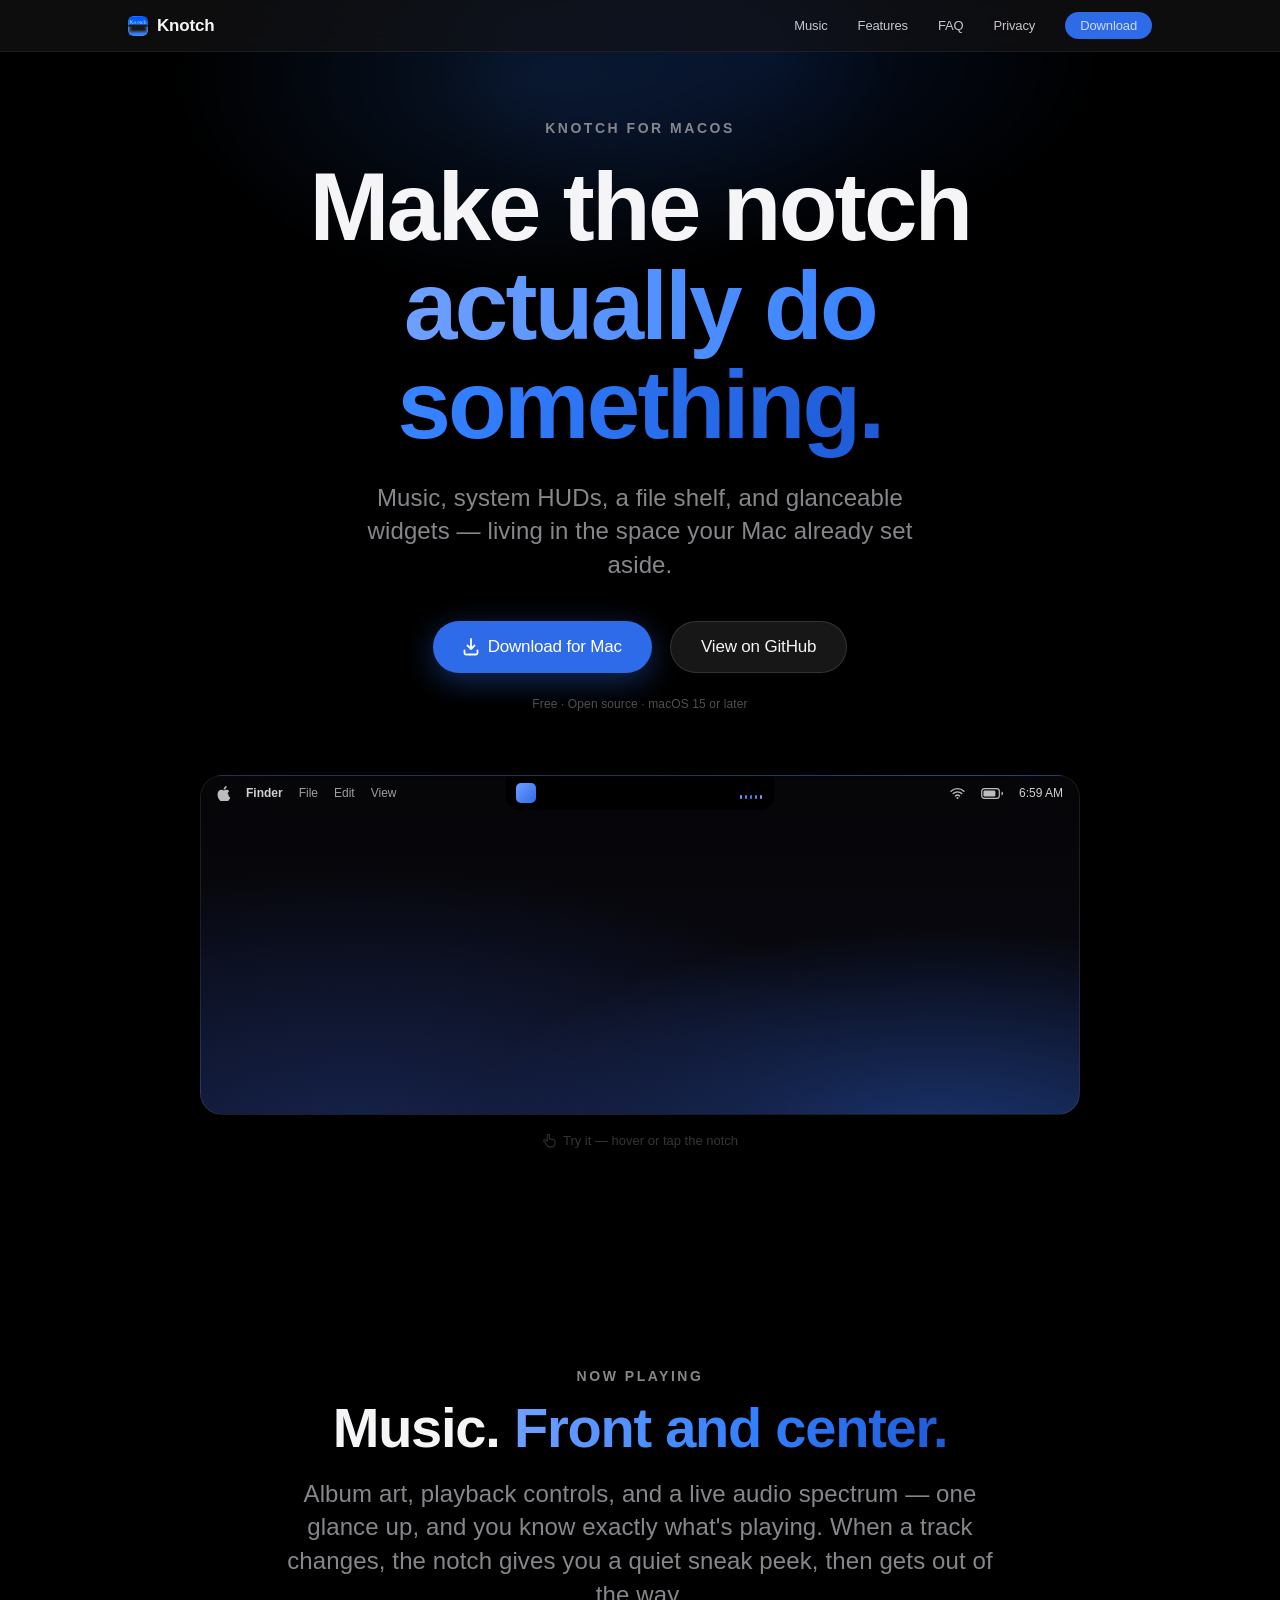
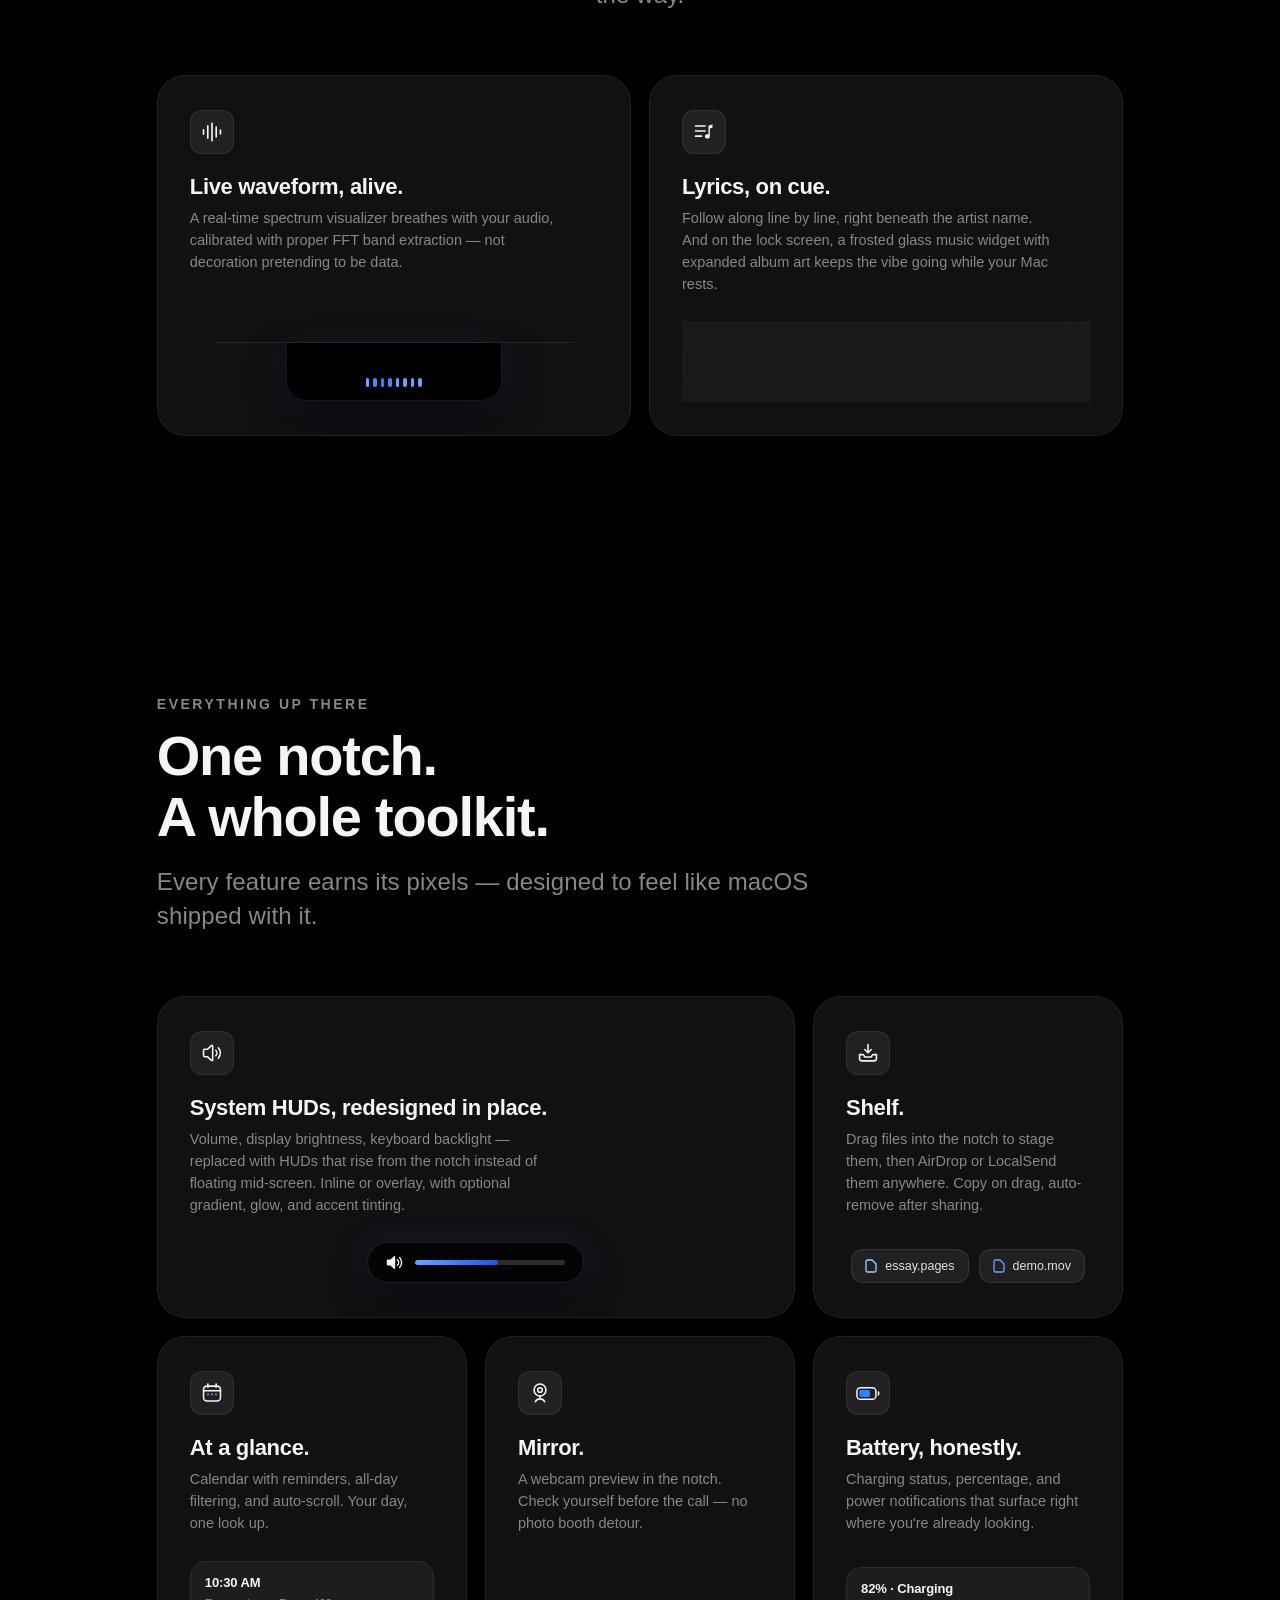
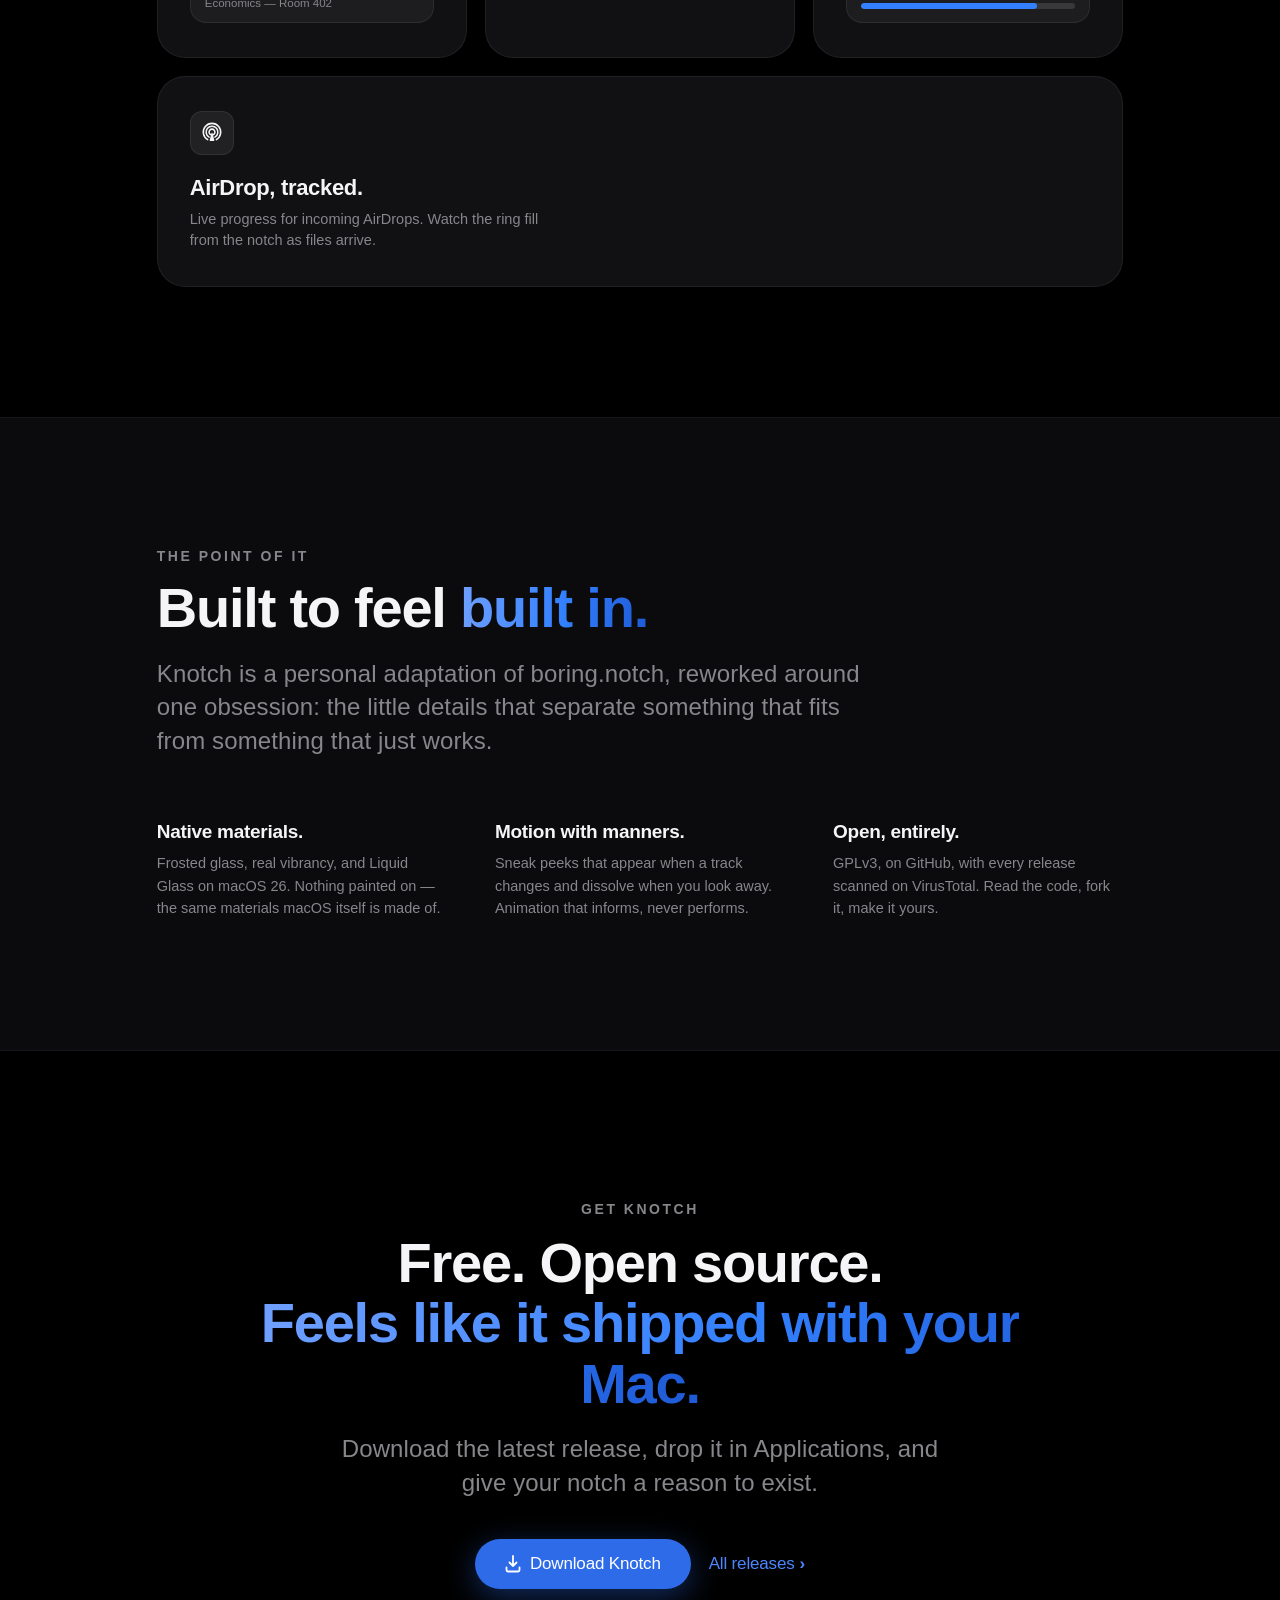
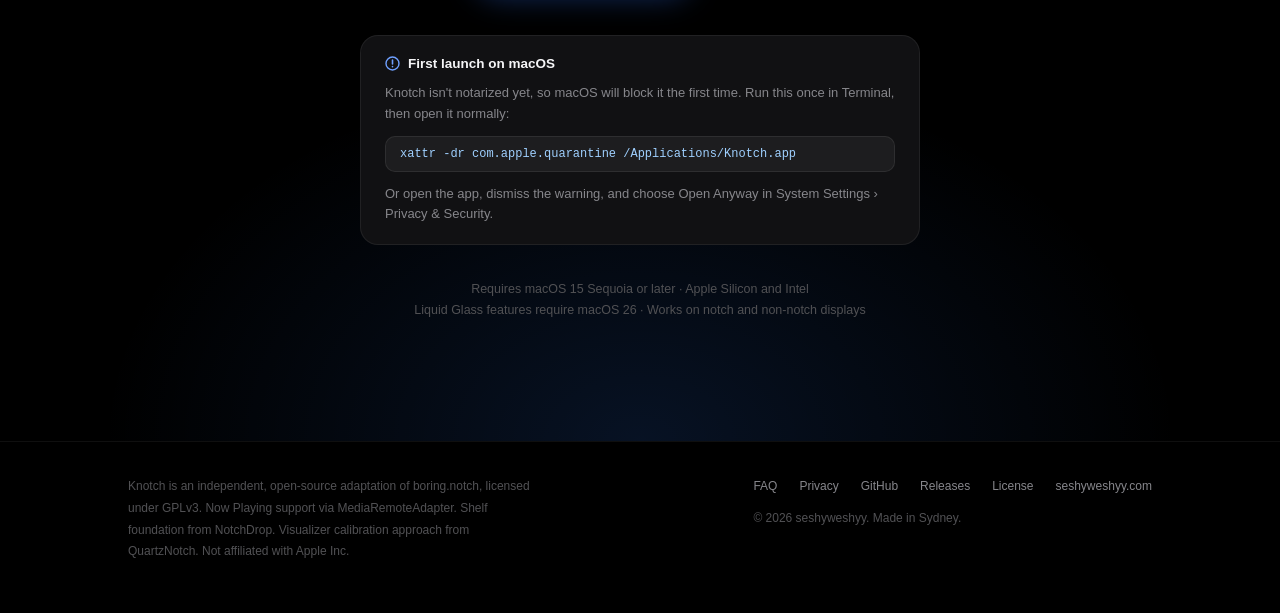
==== index.html @ dad34033 "Update index.html" ====
<!DOCTYPE html>
<html lang="en">
<head>
<meta charset="UTF-8">
<meta name="viewport" content="width=device-width, initial-scale=1.0">
<title>Knotch — Make the notch actually do something.</title>
<link rel="icon" type="image/svg+xml" href="favicon.svg">
<link rel="apple-touch-icon" href="images/icon.png">
<meta name="description" content="Knotch turns your MacBook's notch into music controls, system HUDs, a file shelf, and glanceable widgets. Free and open source for macOS.">
<style>
/* ================================================================
   KNOTCH — Apple-style marketing site
   Palette: #000 canvas · #0b0b0d panel · #f5f5f7 ink · #86868b mute
            #4c86ff action · gradient #6fa0ff → #3380ff → #1e5ad6 (icon blues)
   Type: SF Pro via system stack
   ================================================================ */

:root {
  --ink: #f5f5f7;
  --mute: #86868b;
  --faint: #515154;
  --canvas: #000000;
  --panel: #0b0b0d;
  --card: #111113;
  --card-edge: rgba(255, 255, 255, 0.065);
  --blue: #4c86ff;
  --blue-deep: #2e6be8;
  --glass: rgba(18, 18, 20, 0.72);
  --grad: linear-gradient(96deg, #6fa0ff 0%, #3380ff 55%, #1e5ad6 100%);
  --ease-apple: cubic-bezier(0.28, 0.11, 0.32, 1);
  --ease-spring: cubic-bezier(0.32, 1.35, 0.42, 1);
}

* { margin: 0; padding: 0; box-sizing: border-box; }

html { scroll-behavior: smooth; overflow-x: hidden; }

body {
  background: var(--canvas);
  color: var(--ink);
  font-family: -apple-system, BlinkMacSystemFont, "SF Pro Display", "SF Pro Text", "Helvetica Neue", Helvetica, Arial, sans-serif;
  -webkit-font-smoothing: antialiased;
  text-rendering: optimizeLegibility;
  overflow-x: hidden;
}

::selection { background: rgba(51, 128, 255, 0.35); }

/* ---------- Type scale ---------- */

.display {
  font-size: clamp(44px, 8.2vw, 96px);
  line-height: 1.03;
  font-weight: 700;
  letter-spacing: -0.028em;
}

.headline {
  font-size: clamp(32px, 5vw, 56px);
  line-height: 1.08;
  font-weight: 700;
  letter-spacing: -0.022em;
}

.subhead {
  font-size: clamp(19px, 2.2vw, 24px);
  line-height: 1.4;
  font-weight: 400;
  letter-spacing: 0.005em;
  color: var(--mute);
}

.eyebrow {
  font-size: 14px;
  font-weight: 600;
  letter-spacing: 0.18em;
  text-transform: uppercase;
  color: var(--mute);
}

.grad-text {
  background: var(--grad);
  -webkit-background-clip: text;
  background-clip: text;
  color: transparent;
}

/* ---------- Nav ---------- */

nav {
  position: fixed;
  top: 0; left: 0; right: 0;
  z-index: 130;
  height: 52px;
  display: flex;
  align-items: center;
  justify-content: center;
  background: var(--glass);
  -webkit-backdrop-filter: saturate(180%) blur(20px);
  backdrop-filter: saturate(180%) blur(20px);
  border-bottom: 1px solid rgba(255, 255, 255, 0.06);
}

.nav-inner {
  width: min(1024px, 92vw);
  display: flex;
  align-items: center;
  justify-content: space-between;
  gap: 24px;
}

.nav-mark {
  display: flex;
  align-items: center;
  gap: 9px;
  font-size: 17px;
  font-weight: 600;
  letter-spacing: -0.01em;
  color: var(--ink);
  text-decoration: none;
  transition: opacity 0.25s var(--ease-apple);
}
.nav-mark:hover { opacity: 0.75; }

.nav-app-icon {
  width: 20px; height: 20px;
  border-radius: 5px;
  box-shadow: 0 1px 4px rgba(0, 0, 0, 0.4);
}

.nav-links {
  display: flex;
  align-items: center;
  gap: 30px;
}

.nav-links a {
  font-size: 13px;
  color: rgba(245, 245, 247, 0.8);
  text-decoration: none;
  letter-spacing: -0.01em;
  transition: color 0.25s var(--ease-apple);
}
.nav-links a:hover { color: var(--ink); }

.nav-cta {
  font-size: 13px;
  font-weight: 500;
  color: #fff;
  background: var(--blue-deep);
  border-radius: 980px;
  padding: 6px 15px;
  text-decoration: none;
  transition: background 0.25s var(--ease-apple), transform 0.25s var(--ease-apple);
}
.nav-cta:hover { background: #3d7dff; }

@media (max-width: 700px) {
  .nav-links a:not(.nav-cta) { display: none; }
}

/* ---------- Buttons & links (no defaults anywhere) ---------- */

.btn {
  display: inline-flex;
  align-items: center;
  gap: 9px;
  border: none;
  cursor: pointer;
  font-family: inherit;
  font-size: 17px;
  font-weight: 500;
  letter-spacing: -0.01em;
  border-radius: 980px;
  padding: 15px 30px;
  text-decoration: none;
  transition: transform 0.35s var(--ease-spring), background 0.3s var(--ease-apple), box-shadow 0.3s var(--ease-apple);
}
.btn:active { transform: scale(0.96); }

.btn-fill {
  color: #fff;
  background: var(--blue-deep);
  box-shadow: 0 8px 30px rgba(46, 107, 232, 0.4);
}
.btn-fill:hover {
  background: #3d7dff;
  transform: translateY(-1px);
  box-shadow: 0 12px 38px rgba(46, 107, 232, 0.5);
}

.btn-glass {
  color: var(--ink);
  background: rgba(255, 255, 255, 0.09);
  -webkit-backdrop-filter: blur(14px);
  backdrop-filter: blur(14px);
  border: 1px solid rgba(255, 255, 255, 0.12);
}
.btn-glass:hover {
  background: rgba(255, 255, 255, 0.15);
  transform: translateY(-1px);
}

.link-more {
  display: inline-flex;
  align-items: center;
  gap: 5px;
  font-size: 17px;
  color: var(--blue);
  text-decoration: none;
  letter-spacing: -0.01em;
}
.link-more .chev {
  transition: transform 0.3s var(--ease-apple);
  font-weight: 600;
}
.link-more:hover { text-decoration: underline; }
.link-more:hover .chev { transform: translateX(3px); }

/* ---------- Hero ---------- */

.hero {
  min-height: 100svh;
  display: flex;
  flex-direction: column;
  align-items: center;
  justify-content: center;
  text-align: center;
  padding: 120px 6vw 90px;
  position: relative;
}

.hero-glow {
  position: absolute;
  top: -10%;
  left: 50%;
  transform: translateX(-50%);
  width: 100vw;
  height: 75vh;
  background:
    radial-gradient(ellipse 42% 46% at 42% 30%, rgba(51, 128, 255, 0.16), transparent 68%),
    radial-gradient(ellipse 40% 44% at 60% 26%, rgba(30, 90, 214, 0.15), transparent 66%);
  pointer-events: none;
  filter: blur(6px);
}

.hero-eyebrow {
  margin-bottom: 22px;
  animation: rise 1s var(--ease-apple) 0.1s both;
}

.hero h1 {
  max-width: 15ch;
  animation: rise 1s var(--ease-apple) 0.22s both;
}

.hero .subhead {
  max-width: 44ch;
  margin-top: 26px;
  animation: rise 1s var(--ease-apple) 0.36s both;
}

.hero-actions {
  display: flex;
  gap: 18px;
  margin-top: 40px;
  flex-wrap: wrap;
  justify-content: center;
  animation: rise 1s var(--ease-apple) 0.5s both;
}

.hero-fineprint {
  margin-top: 24px;
  font-size: 12px;
  color: var(--faint);
  letter-spacing: 0.01em;
  animation: rise 1s var(--ease-apple) 0.62s both;
}

@keyframes rise {
  from { opacity: 0; transform: translateY(26px); }
  to   { opacity: 1; transform: translateY(0); }
}

/* ---------- Live notch demo ---------- */

.demo-wrap {
  width: min(880px, 94vw);
  margin-top: 64px;
  animation: rise 1.1s var(--ease-apple) 0.7s both;
}

.demo-display {
  position: relative;
  border-radius: 22px;
  overflow: hidden;
  border: 1px solid rgba(255, 255, 255, 0.09);
  background:
    radial-gradient(120% 150% at 18% 110%, #16234d 0%, transparent 55%),
    radial-gradient(110% 140% at 84% 118%, #1c3a7d 0%, transparent 52%),
    linear-gradient(180deg, #050508 0%, #0a0a14 100%);
  box-shadow: 0 30px 90px rgba(0, 0, 0, 0.65);
  aspect-ratio: 880 / 340;
}

.menubar {
  position: absolute;
  top: 0; left: 0; right: 0;
  height: 34px;
  display: flex;
  align-items: center;
  justify-content: space-between;
  padding: 0 16px;
  font-size: 12px;
  font-weight: 500;
  color: rgba(245, 245, 247, 0.85);
  background: rgba(10, 10, 14, 0.35);
  -webkit-backdrop-filter: blur(24px);
  backdrop-filter: blur(24px);
}

.menubar-side { display: flex; align-items: center; gap: 16px; }
.menubar-side svg { display: block; opacity: 0.9; }
.mb-app { font-weight: 700; }
.mb-item { opacity: 0.75; font-weight: 400; }
@media (max-width: 640px) { .mb-item { display: none; } }

/* The notch itself */
.notch {
  position: absolute;
  top: 0;
  left: 50%;
  transform: translateX(-50%);
  width: 190px;
  height: 34px;
  background: #000;
  border-radius: 0 0 14px 14px;
  cursor: pointer;
  z-index: 5;
  overflow: hidden;
  transition:
    width 0.62s var(--ease-spring),
    height 0.62s var(--ease-spring),
    border-radius 0.62s var(--ease-spring),
    box-shadow 0.62s var(--ease-apple);
  box-shadow: 0 0 0 rgba(0, 0, 0, 0);
  outline: none;
}
.notch:focus-visible { box-shadow: 0 0 0 3px rgba(51, 128, 255, 0.7); }

/* peek state: tiny album + spectrum at the notch edges */
.notch.peek { width: 268px; }

/* open state: full player */
.notch.open {
  width: min(460px, 92vw);
  height: 175px;
  border-radius: 0 0 26px 26px;
  box-shadow: 0 24px 60px rgba(0, 0, 0, 0.6);
}

.peek-art, .peek-bars {
  position: absolute;
  top: 7px;
  opacity: 0;
  transition: opacity 0.4s var(--ease-apple) 0.1s;
}
.notch.peek .peek-art, .notch.peek .peek-bars { opacity: 1; }
.notch.open .peek-art, .notch.open .peek-bars { opacity: 0; transition-delay: 0s; }

.peek-art {
  left: 10px;
  width: 20px; height: 20px;
  border-radius: 5px;
  background: linear-gradient(135deg, #6fa0ff, #2e6be8);
}

.peek-bars { right: 12px; display: flex; align-items: flex-end; gap: 2.5px; height: 18px; padding-bottom: 2px; }

/* spectrum bars, shared by peek + open states */
.bar {
  width: 2.5px;
  border-radius: 2px;
  background: #6fa0ff;
  height: 30%;
  animation: pulse 0.9s ease-in-out infinite alternate;
}
.bar:nth-child(2) { animation-delay: 0.15s; background: #4c86ff; }
.bar:nth-child(3) { animation-delay: 0.3s;  background: #3380ff; }
.bar:nth-child(4) { animation-delay: 0.45s; background: #4c86ff; }
.bar:nth-child(5) { animation-delay: 0.6s;  background: #6fa0ff; }

@keyframes pulse {
  from { height: 22%; }
  to   { height: 96%; }
}

.notch.paused .bar { animation-play-state: paused; height: 26%; }

/* full player inside notch */
.player {
  position: absolute;
  inset: 0;
  padding: 20px 22px 18px;
  display: grid;
  grid-template-columns: 76px 1fr;
  grid-template-rows: auto auto 1fr;
  column-gap: 16px;
  opacity: 0;
  transform: translateY(8px) scale(0.97);
  transition: opacity 0.35s var(--ease-apple), transform 0.5s var(--ease-spring);
  pointer-events: none;
}
.notch.open .player {
  opacity: 1;
  transform: translateY(0) scale(1);
  transition-delay: 0.16s;
  pointer-events: auto;
}

.player-art {
  grid-row: 1 / 3;
  width: 76px; height: 76px;
  border-radius: 14px;
  background: linear-gradient(135deg, #6fa0ff 0%, #3380ff 55%, #1e5ad6 100%);
  display: flex;
  align-items: center;
  justify-content: center;
  box-shadow: 0 8px 22px rgba(51, 128, 255, 0.35);
}
.player-art svg { opacity: 0.95; }

.player-track {
  align-self: end;
  font-size: 14.5px;
  font-weight: 600;
  letter-spacing: -0.01em;
  white-space: nowrap;
  overflow: hidden;
  text-overflow: ellipsis;
}
.player-artist {
  align-self: start;
  margin-top: 2px;
  font-size: 12.5px;
  color: var(--mute);
}

.player-lower {
  grid-column: 1 / 3;
  align-self: end;
  display: flex;
  flex-direction: column;
  gap: 12px;
}

.scrub {
  height: 4px;
  border-radius: 4px;
  background: rgba(255, 255, 255, 0.14);
  overflow: hidden;
}
.scrub-fill {
  height: 100%;
  width: 0%;
  border-radius: 4px;
  background: rgba(255, 255, 255, 0.85);
}
.notch.open .scrub-fill { animation: scrub 24s linear infinite; }
@keyframes scrub { from { width: 4%; } to { width: 100%; } }

.player-controls {
  display: flex;
  align-items: center;
  justify-content: center;
  gap: 34px;
}

.pc-btn {
  border: none;
  background: transparent;
  cursor: pointer;
  padding: 6px;
  border-radius: 50%;
  display: flex;
  transition: transform 0.3s var(--ease-spring), background 0.25s var(--ease-apple);
  color: var(--ink);
}
.pc-btn:hover { background: rgba(255, 255, 255, 0.1); transform: scale(1.08); }
.pc-btn:active { transform: scale(0.9); }

.player-spectrum {
  position: absolute;
  right: 20px;
  top: 22px;
  display: flex;
  align-items: flex-end;
  gap: 3px;
  height: 22px;
}
.player-spectrum .bar { width: 3px; }

.demo-hint {
  margin-top: 18px;
  font-size: 13px;
  color: var(--faint);
  display: flex;
  align-items: center;
  justify-content: center;
  gap: 7px;
}
.demo-hint svg { opacity: 0.6; }

/* Interactive demo — small screens */
@media (max-width: 640px) {
  .demo-display {
    aspect-ratio: auto;
    height: 250px;
  }
}
@media (max-width: 480px) {
  .notch.open {
    height: 165px;
    border-radius: 0 0 22px 22px;
  }
  .player {
    padding: 16px 16px 14px;
    column-gap: 12px;
    grid-template-columns: 64px 1fr;
  }
  .player-art {
    width: 64px; height: 64px;
    border-radius: 12px;
  }
  .player-art svg { width: 22px; height: 25px; }
  .player-spectrum { display: none; }
  .player-controls { gap: 26px; }
  .player-track { font-size: 13.5px; }
  .player-artist { font-size: 11.5px; }
}

/* ---------- Section scaffolding ---------- */

section { position: relative; }

.section-pad {
  padding: 130px 6vw;
  max-width: 1120px;
  margin: 0 auto;
}

.section-head {
  max-width: 720px;
  margin-bottom: 64px;
}
.section-head .eyebrow { margin-bottom: 14px; }
.section-head .subhead { margin-top: 18px; }
.section-head.centered {
  margin-left: auto;
  margin-right: auto;
  text-align: center;
}

/* scroll reveal */
.reveal {
  opacity: 0;
  transform: translateY(30px);
  transition: opacity 0.9s var(--ease-apple), transform 0.9s var(--ease-apple);
}
.reveal.in {
  opacity: 1;
  transform: translateY(0);
}

/* ---------- Bento grid ---------- */

.bento {
  display: grid;
  grid-template-columns: repeat(6, 1fr);
  gap: 18px;
}

.card {
  background: var(--card);
  border: 1px solid var(--card-edge);
  border-radius: 28px;
  padding: 34px 32px;
  overflow: hidden;
  position: relative;
  display: flex;
  flex-direction: column;
  transition: transform 0.5s var(--ease-apple), border-color 0.5s var(--ease-apple);
}
.card:hover {
  transform: translateY(-4px);
  border-color: rgba(255, 255, 255, 0.13);
}

.card-icon {
  width: 44px; height: 44px;
  border-radius: 12px;
  display: flex;
  align-items: center;
  justify-content: center;
  margin-bottom: 20px;
  background: rgba(255, 255, 255, 0.07);
  border: 1px solid rgba(255, 255, 255, 0.07);
}

.card h3 {
  font-size: 22px;
  font-weight: 700;
  letter-spacing: -0.015em;
  margin-bottom: 8px;
}

.card p {
  font-size: 14.5px;
  line-height: 1.5;
  color: var(--mute);
  max-width: 46ch;
}

.card-vis {
  margin-top: auto;
  padding-top: 26px;
}

.span-6 { grid-column: span 6; }
.span-4 { grid-column: span 4; }
.span-3 { grid-column: span 3; }
.span-2 { grid-column: span 2; }

@media (max-width: 900px) {
  .span-4, .span-3, .span-2 { grid-column: span 6; }
}

/* --- card visuals --- */

/* HUD demo */
.hud-demo {
  display: flex;
  justify-content: center;
}
.hud-pill {
  display: flex;
  align-items: center;
  gap: 12px;
  padding: 12px 18px;
  border-radius: 999px;
  background: rgba(0, 0, 0, 0.75);
  border: 1px solid rgba(255, 255, 255, 0.1);
  box-shadow: 0 14px 34px rgba(0, 0, 0, 0.5), 0 0 34px rgba(77, 159, 255, 0.12);
}
.hud-track {
  width: 150px; height: 5px;
  border-radius: 5px;
  background: rgba(255, 255, 255, 0.16);
  overflow: hidden;
}
.hud-fill {
  height: 100%;
  width: 55%;
  border-radius: 5px;
  background: linear-gradient(90deg, #6fa0ff, #1e5ad6);
  transition: width 0.7s var(--ease-spring);
}

/* Waveform notch demo */
.wave-demo {
  position: relative;
  display: flex;
  justify-content: center;
  padding-top: 1px;
}
.wave-demo::before {
  content: "";
  position: absolute;
  top: 0; left: 6%; right: 6%;
  height: 1px;
  background: rgba(255, 255, 255, 0.09);
}
.wave-notch {
  width: 216px;
  height: 58px;
  background: #000;
  border: 1px solid rgba(255, 255, 255, 0.09);
  border-top: none;
  border-radius: 0 0 20px 20px;
  display: flex;
  align-items: flex-end;
  justify-content: center;
  gap: 4px;
  padding: 12px 18px 13px;
  box-shadow: 0 16px 36px rgba(0, 0, 0, 0.55), 0 6px 30px rgba(51, 128, 255, 0.12);
}
.wave-notch .bar { width: 3.5px; }

/* Shelf demo */
.shelf-demo {
  display: flex;
  justify-content: center;
  gap: 10px;
}
.shelf-chip {
  display: flex;
  align-items: center;
  gap: 8px;
  font-size: 12.5px;
  font-weight: 500;
  color: rgba(245, 245, 247, 0.9);
  background: rgba(255, 255, 255, 0.07);
  border: 1px solid rgba(255, 255, 255, 0.09);
  border-radius: 12px;
  padding: 9px 13px;
  animation: floaty 3.4s ease-in-out infinite alternate;
}
.shelf-chip:nth-child(2) { animation-delay: 0.5s; }
.shelf-chip:nth-child(3) { animation-delay: 1s; }
@keyframes floaty {
  from { transform: translateY(0); }
  to   { transform: translateY(-6px); }
}

/* Widget row */
.widget-row {
  display: flex;
  gap: 10px;
  flex-wrap: wrap;
}
.widget-tile {
  flex: 1 1 100px;
  min-width: 96px;
  border-radius: 16px;
  background: rgba(255, 255, 255, 0.05);
  border: 1px solid rgba(255, 255, 255, 0.07);
  padding: 13px 14px;
  font-size: 11.5px;
  color: var(--mute);
  display: flex;
  flex-direction: column;
  gap: 7px;
}
.widget-tile strong {
  color: var(--ink);
  font-size: 13px;
  font-weight: 600;
  letter-spacing: -0.01em;
}
.batt-shell {
  width: 100%; height: 6px;
  border-radius: 6px;
  background: rgba(255, 255, 255, 0.12);
  overflow: hidden;
}
.batt-fill {
  width: 82%;
  height: 100%;
  border-radius: 6px;
  background: #3380ff;
}

/* Lock screen card */
.lock-vis {
  border-radius: 18px;
  padding: 18px;
  background:
    radial-gradient(90% 130% at 20% 115%, rgba(77, 159, 255, 0.28), transparent 60%),
    radial-gradient(90% 130% at 85% 110%, rgba(30, 90, 214, 0.28), transparent 60%),
    rgba(255, 255, 255, 0.04);
  border: 1px solid rgba(255, 255, 255, 0.08);
  display: flex;
  align-items: center;
  gap: 13px;
  -webkit-backdrop-filter: blur(10px);
  backdrop-filter: blur(10px);
}
.lock-art {
  width: 42px; height: 42px;
  border-radius: 10px;
  background: linear-gradient(135deg, #6fa0ff, #2e6be8);
  flex-shrink: 0;
}
.lock-meta { font-size: 12px; color: var(--mute); line-height: 1.4; }
.lock-meta strong { display: block; color: var(--ink); font-size: 13.5px; letter-spacing: -0.01em; }

/* ---------- Craft strip ---------- */

.craft {
  background: var(--panel);
  border-top: 1px solid rgba(255, 255, 255, 0.05);
  border-bottom: 1px solid rgba(255, 255, 255, 0.05);
}

.craft-grid {
  display: grid;
  grid-template-columns: repeat(3, 1fr);
  gap: 48px;
  margin-top: 20px;
}
@media (max-width: 820px) { .craft-grid { grid-template-columns: 1fr; gap: 36px; } }

.craft-item h3 {
  font-size: 19px;
  font-weight: 700;
  letter-spacing: -0.015em;
  margin-bottom: 9px;
}
.craft-item p {
  font-size: 14.5px;
  color: var(--mute);
  line-height: 1.55;
}

/* ---------- Download ---------- */

.dl {
  text-align: center;
  padding: 150px 6vw 120px;
  position: relative;
}
.dl-glow {
  position: absolute;
  inset: auto 0 0 0;
  height: 60%;
  background: radial-gradient(60% 90% at 50% 100%, rgba(51, 128, 255, 0.14), transparent 70%);
  pointer-events: none;
}
.dl-inner { position: relative; max-width: 760px; margin: 0 auto; }

.dl .headline { margin-bottom: 18px; }
.dl .subhead { max-width: 46ch; margin: 0 auto; }

.dl-actions {
  display: flex;
  gap: 18px;
  justify-content: center;
  flex-wrap: wrap;
  margin-top: 40px;
}

.dl-note {
  margin-top: 46px;
  display: inline-flex;
  flex-direction: column;
  gap: 12px;
  text-align: left;
  background: var(--card);
  border: 1px solid var(--card-edge);
  border-radius: 18px;
  padding: 20px 24px;
  max-width: min(560px, 100%);
}
.dl-note-title {
  display: flex;
  align-items: center;
  gap: 8px;
  font-size: 13.5px;
  font-weight: 600;
}
.dl-note p { font-size: 13px; color: var(--mute); line-height: 1.55; }
.dl-note code {
  font-family: "SF Mono", ui-monospace, SFMono-Regular, Menlo, monospace;
  font-size: 12px;
  color: #9fd0ff;
  background: rgba(255, 255, 255, 0.05);
  border: 1px solid rgba(255, 255, 255, 0.08);
  border-radius: 10px;
  padding: 10px 14px;
  display: block;
  overflow-x: auto;
  white-space: nowrap;
}

.dl-reqs {
  margin-top: 34px;
  font-size: 12.5px;
  color: var(--faint);
  line-height: 1.7;
}

/* ---------- Footer ---------- */

footer {
  border-top: 1px solid rgba(255, 255, 255, 0.06);
  padding: 34px 6vw 50px;
  font-size: 12px;
  color: var(--mute);
}
.foot-inner {
  max-width: 1024px;
  margin: 0 auto;
  display: flex;
  flex-wrap: wrap;
  justify-content: space-between;
  gap: 18px;
  line-height: 1.8;
}
.foot-links { display: flex; gap: 22px; flex-wrap: wrap; }
.foot-links a {
  color: var(--mute);
  text-decoration: none;
  transition: color 0.25s var(--ease-apple);
}
.foot-links a:hover { color: var(--ink); }
.foot-fine { max-width: 62ch; color: var(--faint); }

/* ---------- Motion preferences ---------- */


/* ---------- Mobile menu (Apple-style) ---------- */

.nav-burger {
  display: none;
  border: none;
  background: transparent;
  cursor: pointer;
  width: 40px; height: 40px;
  margin-right: -8px;
  position: relative;
  z-index: 120;
  flex-shrink: 0;
}
.nav-burger span {
  position: absolute; left: 11px; right: 11px;
  height: 1.5px;
  border-radius: 2px;
  background: var(--ink);
  transition: transform 0.45s var(--ease-apple), top 0.45s var(--ease-apple);
}
.nav-burger span:nth-child(1) { top: 16.5px; }
.nav-burger span:nth-child(2) { top: 23.5px; }
body.menu-open .nav-burger span:nth-child(1) { top: 20px; transform: rotate(45deg); }
body.menu-open .nav-burger span:nth-child(2) { top: 20px; transform: rotate(-45deg); }

.mobile-menu {
  position: fixed;
  inset: 0;
  z-index: 110;
  background: rgba(8, 8, 10, 0.82);
  -webkit-backdrop-filter: saturate(180%) blur(26px);
  backdrop-filter: saturate(180%) blur(26px);
  padding: 108px 9vw 40px;
  display: flex;
  flex-direction: column;
  opacity: 0;
  visibility: hidden;
  transition: opacity 0.45s var(--ease-apple), visibility 0s linear 0.45s;
}
body.menu-open .mobile-menu {
  opacity: 1;
  visibility: visible;
  transition: opacity 0.45s var(--ease-apple), visibility 0s;
}
.mobile-menu a {
  font-size: 27px;
  font-weight: 600;
  letter-spacing: -0.02em;
  color: var(--ink);
  text-decoration: none;
  padding: 15px 0;
  border-bottom: 1px solid rgba(255, 255, 255, 0.08);
  opacity: 0;
  transform: translateY(16px);
  transition: opacity 0.5s var(--ease-apple), transform 0.5s var(--ease-apple);
}
.mobile-menu a:active { color: var(--blue); }
body.menu-open .mobile-menu a { opacity: 1; transform: translateY(0); }
body.menu-open .mobile-menu a:nth-child(1) { transition-delay: 0.06s; }
body.menu-open .mobile-menu a:nth-child(2) { transition-delay: 0.11s; }
body.menu-open .mobile-menu a:nth-child(3) { transition-delay: 0.16s; }
body.menu-open .mobile-menu a:nth-child(4) { transition-delay: 0.21s; }
body.menu-open .mobile-menu a:nth-child(5) { transition-delay: 0.26s; }
body.menu-open .mobile-menu a:nth-child(6) { transition-delay: 0.31s; }
body.menu-open { overflow: hidden; }

@media (max-width: 700px) { .nav-burger { display: block; } }
@media (min-width: 701px) { .mobile-menu { display: none; } }

@media (prefers-reduced-motion: reduce) {
  *, *::before, *::after {
    animation-duration: 0.01ms !important;
    animation-iteration-count: 1 !important;
    transition-duration: 0.01ms !important;
  }
  html { scroll-behavior: auto; }
  .reveal { opacity: 1; transform: none; }
}
</style>
</head>
<body>

<!-- ============ NAV ============ -->
<nav>
  <div class="nav-inner">
    <a class="nav-mark" href="#top" aria-label="Knotch home">
      <img class="nav-app-icon" src="images/icon.png" alt="" aria-hidden="true">
      Knotch
    </a>
    <div class="nav-links">
      <a href="#music">Music</a>
      <a href="#features">Features</a>
      <a href="faq.html">FAQ</a>
      <a href="privacy.html">Privacy</a>
      <a class="nav-cta" href="#download">Download</a>
    </div>
    <button class="nav-burger" id="navBurger" aria-label="Open menu" aria-expanded="false" aria-controls="mobileMenu">
      <span></span><span></span>
    </button>
  </div>
</nav>

<div class="mobile-menu" id="mobileMenu">
  <a href="#music">Music</a>
  <a href="#features">Features</a>
  <a href="#craft">Craft</a>
  <a href="faq.html">FAQ</a>
  <a href="privacy.html">Privacy</a>
  <a href="#download">Download</a>
</div>

<!-- ============ HERO ============ -->
<header class="hero" id="top">
  <div class="hero-glow" aria-hidden="true"></div>

  <p class="eyebrow hero-eyebrow">Knotch for macOS</p>
  <h1 class="display">Make the notch <span class="grad-text">actually do something.</span></h1>
  <p class="subhead">Music, system HUDs, a file shelf, and glanceable widgets — living in the space your Mac already set aside.</p>

  <div class="hero-actions">
    <a class="btn btn-fill" href="download.html">
      <svg width="16" height="18" viewBox="0 0 16 18" fill="none" aria-hidden="true">
        <path d="M8 1v10M4.5 7.5 8 11l3.5-3.5" stroke="currentColor" stroke-width="1.8" stroke-linecap="round" stroke-linejoin="round"/>
        <path d="M1.5 12.5V15a1.5 1.5 0 0 0 1.5 1.5h10A1.5 1.5 0 0 0 14.5 15v-2.5" stroke="currentColor" stroke-width="1.8" stroke-linecap="round"/>
      </svg>
      Download for Mac
    </a>
    <a class="btn btn-glass" href="https://github.com/seshyweshyy/Knotch">
      View on GitHub
    </a>
  </div>
  <p class="hero-fineprint">Free · Open source · macOS 15 or later</p>

  <!-- live notch demo -->
  <div class="demo-wrap">
    <div class="demo-display" role="img" aria-label="A Mac display where the notch expands into a music player">
      <div class="menubar" aria-hidden="true">
        <div class="menubar-side">
          <svg width="13" height="15" viewBox="0 0 13 15" fill="currentColor"><path d="M10.7 7.9c0-1.8 1.5-2.7 1.6-2.7-.9-1.3-2.2-1.4-2.7-1.5-1.1-.1-2.2.7-2.8.7-.6 0-1.5-.7-2.5-.7C3.1 3.8 1.9 4.5 1.2 5.7c-1.4 2.4-.4 5.9 1 7.8.7 1 1.5 2 2.5 2 1 0 1.4-.6 2.6-.6 1.2 0 1.6.6 2.6.6 1.1 0 1.8-1 2.4-1.9.8-1.1 1.1-2.2 1.1-2.2s-2.1-.8-2.1-3.5ZM8.9 2.3c.5-.7.9-1.6.8-2.3-.8 0-1.7.5-2.3 1.2-.5.6-.9 1.5-.8 2.4.9.1 1.8-.5 2.3-1.3Z"/></svg>
          <span class="mb-app">Finder</span>
          <span class="mb-item">File</span>
          <span class="mb-item">Edit</span>
          <span class="mb-item">View</span>
        </div>
        <div class="menubar-side">
          <svg width="15" height="12" viewBox="0 0 15 12" fill="none"><path d="M1 4.2a9.4 9.4 0 0 1 13 0M3.2 6.6a6.3 6.3 0 0 1 8.6 0M5.4 9a3.1 3.1 0 0 1 4.2 0" stroke="currentColor" stroke-width="1.4" stroke-linecap="round"/><circle cx="7.5" cy="11" r="1" fill="currentColor"/></svg>
          <svg width="22" height="11" viewBox="0 0 22 11" fill="none"><rect x="0.7" y="0.7" width="17.6" height="9.6" rx="2.6" stroke="currentColor" stroke-width="1.2"/><rect x="2.4" y="2.4" width="12" height="6.2" rx="1.4" fill="currentColor"/><path d="M20.5 3.6v3.8c.9-.3 1.5-1 1.5-1.9s-.6-1.6-1.5-1.9Z" fill="currentColor"/></svg>
          <span id="mb-clock">9:41 AM</span>
        </div>
      </div>

      <div class="notch" id="notch" tabindex="0" aria-label="Interactive notch demo. Click to expand.">
        <div class="peek-art" aria-hidden="true"></div>
        <div class="peek-bars" aria-hidden="true">
          <span class="bar"></span><span class="bar"></span><span class="bar"></span><span class="bar"></span><span class="bar"></span>
        </div>

        <div class="player">
          <div class="player-art" aria-hidden="true">
            <svg width="26" height="30" viewBox="0 0 26 30" fill="#fff"><path d="M24 0 8 3.4v18.2A5.7 5.7 0 0 0 5.5 21C2.5 21 0 23 0 25.5S2.5 30 5.5 30 11 28 11 25.5V9.6l11-2.4v10.4a5.7 5.7 0 0 0-2.5-.6c-3 0-5.5 2-5.5 4.5s2.5 4.5 5.5 4.5 5.5-2 5.5-4.5V0Z"/></svg>
          </div>
          <div class="player-track">Midnight City</div>
          <div class="player-artist">M83 — Hurry Up, We're Dreaming</div>
          <div class="player-lower">
            <div class="scrub"><div class="scrub-fill"></div></div>
            <div class="player-controls">
              <button class="pc-btn" aria-label="Previous track">
                <svg width="20" height="14" viewBox="0 0 20 14" fill="currentColor"><path d="M2.4 7.6a.75.75 0 0 1 0-1.2L9.3 1.5A.75.75 0 0 1 10.5 2.1v9.8a.75.75 0 0 1-1.2.6L2.4 7.6Z"/><path d="M10.9 7.6a.75.75 0 0 1 0-1.2l6.9-4.9a.75.75 0 0 1 1.2.6v9.8a.75.75 0 0 1-1.2.6l-6.9-4.9Z" transform="scale(-1,1) translate(-30,0)"/><path d="M11.4 7.6a.75.75 0 0 1 0-1.2l6.9-4.9a.75.75 0 0 1 1.2.6v9.8a.75.75 0 0 1-1.2.6l-6.9-4.9Z"/></svg>
              </button>
              <button class="pc-btn" id="playpause" aria-label="Pause">
                <svg id="icon-pause" width="16" height="18" viewBox="0 0 16 18" fill="currentColor"><rect x="2" y="1" width="4.4" height="16" rx="1.6"/><rect x="9.6" y="1" width="4.4" height="16" rx="1.6"/></svg>
                <svg id="icon-play" width="16" height="18" viewBox="0 0 16 18" fill="currentColor" style="display:none"><path d="M2.6 1.3A1.4 1.4 0 0 0 .5 2.5v13a1.4 1.4 0 0 0 2.1 1.2l11.2-6.5a1.4 1.4 0 0 0 0-2.4L2.6 1.3Z"/></svg>
              </button>
              <button class="pc-btn" aria-label="Next track">
                <svg width="20" height="14" viewBox="0 0 20 14" fill="currentColor" style="transform: scaleX(-1)"><path d="M2.4 7.6a.75.75 0 0 1 0-1.2L9.3 1.5A.75.75 0 0 1 10.5 2.1v9.8a.75.75 0 0 1-1.2.6L2.4 7.6Z"/><path d="M11.4 7.6a.75.75 0 0 1 0-1.2l6.9-4.9a.75.75 0 0 1 1.2.6v9.8a.75.75 0 0 1-1.2.6l-6.9-4.9Z"/></svg>
              </button>
            </div>
          </div>
          <div class="player-spectrum" aria-hidden="true">
            <span class="bar"></span><span class="bar"></span><span class="bar"></span><span class="bar"></span><span class="bar"></span>
          </div>
        </div>
      </div>
    </div>
    <p class="demo-hint">
      <svg width="14" height="14" viewBox="0 0 14 14" fill="none"><path d="M5.2 1.2v6.1L3.6 5.8a1.1 1.1 0 0 0-1.6 1.5l3.3 4.3a3.4 3.4 0 0 0 2.7 1.3h1.6a3.4 3.4 0 0 0 3.4-3.4V7.4a1.6 1.6 0 0 0-1.3-1.6l-4.3-.9V1.2a1.1 1.1 0 0 0-2.2 0Z" stroke="currentColor" stroke-width="1.1" stroke-linejoin="round"/></svg>
      Try it — hover or tap the notch
    </p>
  </div>
</header>

<!-- ============ MUSIC ============ -->
<section id="music">
  <div class="section-pad">
    <div class="section-head centered reveal">
      <p class="eyebrow">Now Playing</p>
      <h2 class="headline">Music. <span class="grad-text">Front and center.</span></h2>
      <p class="subhead">Album art, playback controls, and a live audio spectrum — one glance up, and you know exactly what's playing. When a track changes, the notch gives you a quiet sneak peek, then gets out of the way.</p>
    </div>

    <div class="bento">
      <div class="card span-3 reveal">
        <div class="card-icon">
          <svg width="22" height="22" viewBox="0 0 24 24" fill="none" aria-hidden="true"><path d="M2.75 9.5v5M7.4 5.25v13.5M12 2.5v19M16.6 6.75v10.5M21.25 10v4" stroke="var(--ink)" stroke-width="1.8" stroke-linecap="round"/></svg>
        </div>
        <h3>Live waveform, alive.</h3>
        <p>A real-time spectrum visualizer breathes with your audio, calibrated with proper FFT band extraction — not decoration pretending to be data.</p>
        <div class="card-vis">
          <div class="wave-demo">
            <div class="wave-notch">
              <span class="bar"></span>
              <span class="bar" style="animation-delay:.12s;"></span>
              <span class="bar" style="animation-delay:.24s;"></span>
              <span class="bar" style="animation-delay:.36s;"></span>
              <span class="bar" style="animation-delay:.48s;"></span>
              <span class="bar" style="animation-delay:.6s;"></span>
              <span class="bar" style="animation-delay:.72s;"></span>
              <span class="bar" style="animation-delay:.84s;"></span>
            </div>
          </div>
        </div>
      </div>

      <div class="card span-3 reveal">
        <div class="card-icon">
          <svg width="22" height="22" viewBox="0 0 24 24" fill="none" aria-hidden="true"><path d="M2.75 5.5h10.5M2.75 11h10.5M2.75 16.5h6.5" stroke="var(--ink)" stroke-width="1.7" stroke-linecap="round"/><path d="M21.25 3.75 16.9 4.9v9.9a2.7 2.7 0 0 0-1.2-.27c-1.5 0-2.7 1-2.7 2.31 0 1.3 1.2 2.31 2.7 2.31s2.7-1 2.7-2.31V8.05l2.85-.76V3.75Z" fill="var(--ink)"/></svg>
        </div>
        <h3>Lyrics, on cue.</h3>
        <p>Follow along line by line, right beneath the artist name. And on the lock screen, a frosted glass music widget with expanded album art keeps the vibe going while your Mac rests.</p>
        <div class="card-vis">
          <div class="lock-vis">
            <div class="lock-art" aria-hidden="true"></div>
            <div class="lock-meta">
              <strong>Waiting… waiting for something to happen</strong>
              The city is my church ✦ now playing
            </div>
          </div>
        </div>
      </div>
    </div>
  </div>
</section>

<!-- ============ FEATURES BENTO ============ -->
<section id="features" class="craft" style="background: var(--canvas); border: none;">
  <div class="section-pad">
    <div class="section-head reveal">
      <p class="eyebrow">Everything up there</p>
      <h2 class="headline">One notch.<br>A whole toolkit.</h2>
      <p class="subhead">Every feature earns its pixels — designed to feel like macOS shipped with it.</p>
    </div>

    <div class="bento">
      <div class="card span-4 reveal">
        <div class="card-icon">
          <svg width="22" height="22" viewBox="0 0 24 24" fill="none" aria-hidden="true"><path d="M11.4 3.9 6.9 8H3.9a1.1 1.1 0 0 0-1.1 1.1v5.8A1.1 1.1 0 0 0 3.9 16h3l4.5 4.1a.8.8 0 0 0 1.35-.59V4.49a.8.8 0 0 0-1.35-.59Z" stroke="var(--ink)" stroke-width="1.7" stroke-linejoin="round"/><path d="M16.1 9a4.3 4.3 0 0 1 0 6M18.9 6.4a8.1 8.1 0 0 1 0 11.2" stroke="var(--ink)" stroke-width="1.7" stroke-linecap="round"/></svg>
        </div>
        <h3>System HUDs, redesigned in place.</h3>
        <p>Volume, display brightness, keyboard backlight — replaced with HUDs that rise from the notch instead of floating mid-screen. Inline or overlay, with optional gradient, glow, and accent tinting.</p>
        <div class="card-vis">
          <div class="hud-demo">
            <div class="hud-pill">
              <svg width="17" height="15" viewBox="0 0 17 15" fill="var(--ink)"><path d="M8 1.2 4.4 4.5H1.6A.8.8 0 0 0 .8 5.3v4.4c0 .4.4.8.8.8h2.8L8 13.8a.7.7 0 0 0 1.2-.5V1.7A.7.7 0 0 0 8 1.2Z"/><path d="M11.5 4.7a4 4 0 0 1 0 5.6M13.6 2.6a7 7 0 0 1 0 9.8" stroke="var(--ink)" stroke-width="1.4" stroke-linecap="round" fill="none"/></svg>
              <div class="hud-track"><div class="hud-fill" id="hudFill"></div></div>
            </div>
          </div>
        </div>
      </div>

      <div class="card span-2 reveal">
        <div class="card-icon">
          <svg width="22" height="22" viewBox="0 0 24 24" fill="none" aria-hidden="true"><path d="M12 2.75v8.75M8.5 8.25 12 11.75l3.5-3.5" stroke="var(--ink)" stroke-width="1.7" stroke-linecap="round" stroke-linejoin="round"/><path d="M2.75 13.75h4.1l1.75 2.6h6.8l1.75-2.6h4.1M2.75 13.75v3.85a3 3 0 0 0 3 3h12.5a3 3 0 0 0 3-3v-3.85" stroke="var(--ink)" stroke-width="1.7" stroke-linecap="round" stroke-linejoin="round"/></svg>
        </div>
        <h3>Shelf.</h3>
        <p>Drag files into the notch to stage them, then AirDrop or LocalSend them anywhere. Copy on drag, auto-remove after sharing.</p>
        <div class="card-vis">
          <div class="shelf-demo">
            <div class="shelf-chip">
              <svg width="12" height="14" viewBox="0 0 12 14" fill="none"><path d="M1 2.5A1.5 1.5 0 0 1 2.5 1H7l4 4v6.5A1.5 1.5 0 0 1 9.5 13h-7A1.5 1.5 0 0 1 1 11.5v-9Z" stroke="#9fd0ff" stroke-width="1.3"/></svg>
              essay.pages
            </div>
            <div class="shelf-chip">
              <svg width="12" height="14" viewBox="0 0 12 14" fill="none"><path d="M1 2.5A1.5 1.5 0 0 1 2.5 1H7l4 4v6.5A1.5 1.5 0 0 1 9.5 13h-7A1.5 1.5 0 0 1 1 11.5v-9Z" stroke="#6fa0ff" stroke-width="1.3"/></svg>
              demo.mov
            </div>
          </div>
        </div>
      </div>

      <div class="card span-2 reveal">
        <div class="card-icon">
          <svg width="22" height="22" viewBox="0 0 24 24" fill="none" aria-hidden="true"><rect x="2.75" y="4.5" width="18.5" height="16.25" rx="3.75" stroke="var(--ink)" stroke-width="1.7"/><path d="M2.75 9.5h18.5" stroke="var(--ink)" stroke-width="1.7"/><path d="M7.5 2.25v3.5M16.5 2.25v3.5" stroke="var(--ink)" stroke-width="1.7" stroke-linecap="round"/><circle cx="7.6" cy="13.5" r="1.25" fill="#3380ff"/><circle cx="12" cy="13.5" r="1.25" fill="var(--ink)" opacity="0.45"/><circle cx="16.4" cy="13.5" r="1.25" fill="var(--ink)" opacity="0.45"/></svg>
        </div>
        <h3>At a glance.</h3>
        <p>Calendar with reminders, all-day filtering, and auto-scroll. Your day, one look up.</p>
        <div class="card-vis">
          <div class="widget-row">
            <div class="widget-tile">
              <strong>10:30 AM</strong>
              Economics — Room 402
            </div>
          </div>
        </div>
      </div>

      <div class="card span-2 reveal">
        <div class="card-icon">
          <svg width="22" height="22" viewBox="0 0 24 24" fill="none" aria-hidden="true"><circle cx="12" cy="8.75" r="6.5" stroke="var(--ink)" stroke-width="1.7"/><circle cx="12" cy="8.75" r="2.5" stroke="var(--ink)" stroke-width="1.7"/><path d="M12 15.25v2.75M6.9 21.5c1.2-2 3-3.1 5.1-3.1s3.9 1.1 5.1 3.1" stroke="var(--ink)" stroke-width="1.7" stroke-linecap="round"/></svg>
        </div>
        <h3>Mirror.</h3>
        <p>A webcam preview in the notch. Check yourself before the call — no photo booth detour.</p>
      </div>

      <div class="card span-2 reveal">
        <div class="card-icon">
          <svg width="24" height="15" viewBox="0 0 26 15" fill="none" aria-hidden="true"><rect x="1" y="1.15" width="20.6" height="12.7" rx="3.9" stroke="var(--ink)" stroke-width="1.6"/><rect x="3.6" y="3.75" width="11.5" height="7.5" rx="1.9" fill="#3380ff"/><path d="M23.6 4.9v5.2c1.15-.36 1.9-1.38 1.9-2.6s-.75-2.24-1.9-2.6Z" fill="var(--ink)"/></svg>
        </div>
        <h3>Battery, honestly.</h3>
        <p>Charging status, percentage, and power notifications that surface right where you're already looking.</p>
        <div class="card-vis">
          <div class="widget-row">
            <div class="widget-tile">
              <strong>82% · Charging</strong>
              <div class="batt-shell"><div class="batt-fill"></div></div>
            </div>
          </div>
        </div>
      </div>

      <div class="card span-6 reveal">
        <div class="card-icon">
          <svg width="22" height="22" viewBox="0 0 24 24" fill="none" aria-hidden="true"><path d="M10.4 13.77a3.2 3.2 0 1 1 3.2 0" stroke="var(--ink)" stroke-width="1.7" stroke-linecap="round"/><path d="M8.8 16.54a6.4 6.4 0 1 1 6.4 0" stroke="var(--ink)" stroke-width="1.7" stroke-linecap="round"/><path d="M7.25 19.23a9.5 9.5 0 1 1 9.5 0" stroke="var(--ink)" stroke-width="1.7" stroke-linecap="round"/><path d="M12 12.4 10.1 20h3.8L12 12.4Z" fill="var(--ink)" stroke="var(--ink)" stroke-width="1.3" stroke-linejoin="round"/></svg>
        </div>
        <h3>AirDrop, tracked.</h3>
        <p>Live progress for incoming AirDrops. Watch the ring fill from the notch as files arrive.</p>
      </div>

    </div>
  </div>
</section>

<!-- ============ CRAFT ============ -->
<section id="craft" class="craft">
  <div class="section-pad">
    <div class="section-head reveal">
      <p class="eyebrow">The point of it</p>
      <h2 class="headline">Built to feel <span class="grad-text">built in.</span></h2>
      <p class="subhead">Knotch is a personal adaptation of boring.notch, reworked around one obsession: the little details that separate something that fits from something that just works.</p>
    </div>
    <div class="craft-grid">
      <div class="craft-item reveal">
        <h3>Native materials.</h3>
        <p>Frosted glass, real vibrancy, and Liquid Glass on macOS 26. Nothing painted on — the same materials macOS itself is made of.</p>
      </div>
      <div class="craft-item reveal">
        <h3>Motion with manners.</h3>
        <p>Sneak peeks that appear when a track changes and dissolve when you look away. Animation that informs, never performs.</p>
      </div>
      <div class="craft-item reveal">
        <h3>Open, entirely.</h3>
        <p>GPLv3, on GitHub, with every release scanned on VirusTotal. Read the code, fork it, make it yours.</p>
      </div>
    </div>
  </div>
</section>

<!-- ============ DOWNLOAD ============ -->
<section id="download" class="dl">
  <div class="dl-glow" aria-hidden="true"></div>
  <div class="dl-inner">
    <p class="eyebrow reveal" style="margin-bottom:16px;">Get Knotch</p>
    <h2 class="headline reveal">Free. Open source.<br><span class="grad-text">Feels like it shipped with your Mac.</span></h2>
    <p class="subhead reveal" style="margin-top:18px;">Download the latest release, drop it in Applications, and give your notch a reason to exist.</p>

    <div class="dl-actions reveal">
      <a class="btn btn-fill" href="download.html">
        <svg width="16" height="18" viewBox="0 0 16 18" fill="none" aria-hidden="true">
          <path d="M8 1v10M4.5 7.5 8 11l3.5-3.5" stroke="currentColor" stroke-width="1.8" stroke-linecap="round" stroke-linejoin="round"/>
          <path d="M1.5 12.5V15a1.5 1.5 0 0 0 1.5 1.5h10A1.5 1.5 0 0 0 14.5 15v-2.5" stroke="currentColor" stroke-width="1.8" stroke-linecap="round"/>
        </svg>
        Download Knotch
      </a>
      <a class="link-more" href="https://github.com/seshyweshyy/Knotch/releases" style="align-self:center;">
        All releases <span class="chev">›</span>
      </a>
    </div>

    <div class="dl-note reveal">
      <span class="dl-note-title">
        <svg width="15" height="15" viewBox="0 0 15 15" fill="none"><circle cx="7.5" cy="7.5" r="6.5" stroke="#6fa0ff" stroke-width="1.4"/><path d="M7.5 4v4M7.5 10.6v.1" stroke="#6fa0ff" stroke-width="1.6" stroke-linecap="round"/></svg>
        First launch on macOS
      </span>
      <p>Knotch isn't notarized yet, so macOS will block it the first time. Run this once in Terminal, then open it normally:</p>
      <code>xattr -dr com.apple.quarantine /Applications/Knotch.app</code>
      <p>Or open the app, dismiss the warning, and choose Open Anyway in System Settings › Privacy &amp; Security.</p>
    </div>

    <p class="dl-reqs reveal">
      Requires macOS 15 Sequoia or later · Apple Silicon and Intel<br>
      Liquid Glass features require macOS 26 · Works on notch and non-notch displays
    </p>
  </div>
</section>

<!-- ============ FOOTER ============ -->
<footer>
  <div class="foot-inner">
    <p class="foot-fine">
      Knotch is an independent, open-source adaptation of boring.notch, licensed under GPLv3.
      Now Playing support via MediaRemoteAdapter. Shelf foundation from NotchDrop. Visualizer calibration approach from QuartzNotch.
      Not affiliated with Apple Inc.
    </p>
    <div>
      <div class="foot-links">
        <a href="faq.html">FAQ</a>
        <a href="privacy.html">Privacy</a>
        <a href="https://github.com/seshyweshyy/Knotch">GitHub</a>
        <a href="https://github.com/seshyweshyy/Knotch/releases">Releases</a>
        <a href="https://github.com/seshyweshyy/Knotch/blob/main/LICENSE">License</a>
        <a href="https://seshyweshyy.com">seshyweshyy.com</a>
      </div>
      <p style="margin-top:10px; color:var(--faint);">© 2026 seshyweshyy. Made in Sydney.</p>
    </div>
  </div>
</footer>

<script>
(function () {
  var reduceMotion = window.matchMedia("(prefers-reduced-motion: reduce)").matches;

  /* ---------- Scroll reveals ---------- */
  var revealEls = document.querySelectorAll(".reveal");
  if ("IntersectionObserver" in window && !reduceMotion) {
    var io = new IntersectionObserver(function (entries) {
      entries.forEach(function (e) {
        if (e.isIntersecting) {
          e.target.classList.add("in");
          io.unobserve(e.target);
        }
      });
    }, { threshold: 0.18, rootMargin: "0px 0px -6% 0px" });
    revealEls.forEach(function (el) { io.observe(el); });
  } else {
    revealEls.forEach(function (el) { el.classList.add("in"); });
  }

  /* ---------- Menu bar clock ---------- */
  var clock = document.getElementById("mb-clock");
  function tick() {
    var d = new Date();
    var h = d.getHours() % 12 || 12;
    var m = d.getMinutes().toString().padStart(2, "0");
    clock.textContent = h + ":" + m + " " + (d.getHours() >= 12 ? "PM" : "AM");
  }
  tick();
  setInterval(tick, 15000);

  /* ---------- Interactive notch ---------- */
  var notch = document.getElementById("notch");
  var userEngaged = false;
  var cycleTimer = null;

  function setState(state) {
    notch.classList.remove("peek", "open");
    if (state) notch.classList.add(state);
  }

  // Ambient loop: closed → sneak peek → closed, until the user engages
  function startAmbient() {
    if (reduceMotion) { setState("peek"); return; }
    var steps = [
      { s: "peek", t: 2600 },
      { s: "",     t: 2400 }
    ];
    var i = 0;
    function next() {
      if (userEngaged) return;
      setState(steps[i].s);
      cycleTimer = setTimeout(next, steps[i].t);
      i = (i + 1) % steps.length;
    }
    cycleTimer = setTimeout(next, 1800);
  }

  function engage() {
    userEngaged = true;
    clearTimeout(cycleTimer);
  }

  // Hover opens on pointer devices
  notch.addEventListener("pointerenter", function (e) {
    if (e.pointerType === "mouse") { engage(); setState("open"); }
  });
  notch.addEventListener("pointerleave", function (e) {
    if (e.pointerType === "mouse") { setState("peek"); }
  });

  // Tap / click / keyboard toggles
  notch.addEventListener("click", function (e) {
    if (e.target.closest(".pc-btn")) return;
    engage();
    setState(notch.classList.contains("open") ? "peek" : "open");
  });
  notch.addEventListener("keydown", function (e) {
    if (e.key === "Enter" || e.key === " ") {
      e.preventDefault();
      engage();
      setState(notch.classList.contains("open") ? "peek" : "open");
    }
  });

  startAmbient();

  /* ---------- Play / pause ---------- */
  var playBtn = document.getElementById("playpause");
  var iconPlay = document.getElementById("icon-play");
  var iconPause = document.getElementById("icon-pause");
  var playing = true;
  playBtn.addEventListener("click", function (e) {
    e.stopPropagation();
    playing = !playing;
    notch.classList.toggle("paused", !playing);
    iconPlay.style.display = playing ? "none" : "block";
    iconPause.style.display = playing ? "block" : "none";
    playBtn.setAttribute("aria-label", playing ? "Pause" : "Play");
  });

  /* ---------- HUD demo: gentle volume drift ---------- */
  var hudFill = document.getElementById("hudFill");
  if (hudFill && !reduceMotion) {
    var levels = [55, 78, 40, 92, 62];
    var li = 0;
    setInterval(function () {
      li = (li + 1) % levels.length;
      hudFill.style.width = levels[li] + "%";
    }, 2200);
  }

  /* ---------- Mobile menu ---------- */
  var burger = document.getElementById("navBurger");
  var mobileMenu = document.getElementById("mobileMenu");
  function setMenu(open) {
    document.body.classList.toggle("menu-open", open);
    burger.setAttribute("aria-expanded", open ? "true" : "false");
  }
  burger.addEventListener("click", function () {
    setMenu(!document.body.classList.contains("menu-open"));
  });
  mobileMenu.querySelectorAll("a").forEach(function (a) {
    a.addEventListener("click", function () { setMenu(false); });
  });
  mobileMenu.addEventListener("click", function (e) {
    if (e.target === mobileMenu) setMenu(false);
  });
  document.addEventListener("keydown", function (e) {
    if (e.key === "Escape") setMenu(false);
  });
  window.addEventListener("resize", function () {
    if (window.innerWidth > 700) setMenu(false);
  });
})();
</script>
</body>
</html>
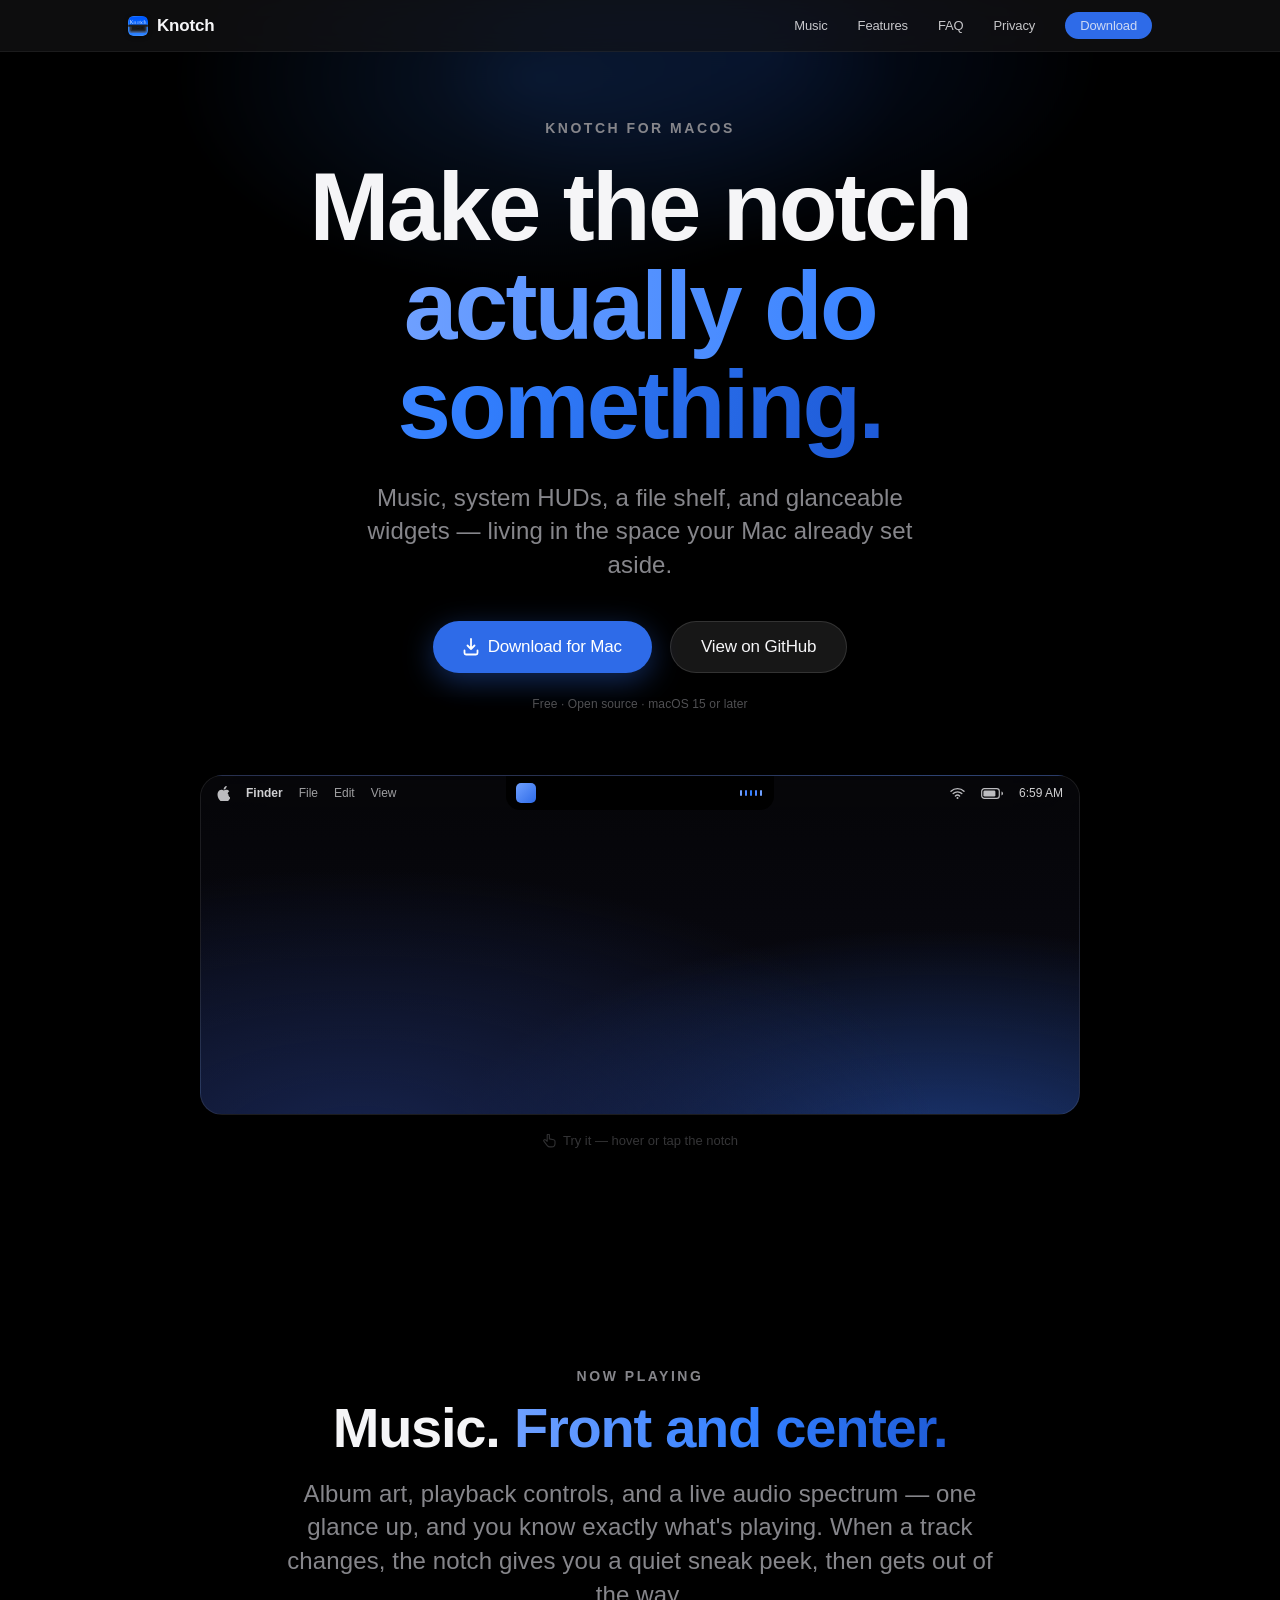
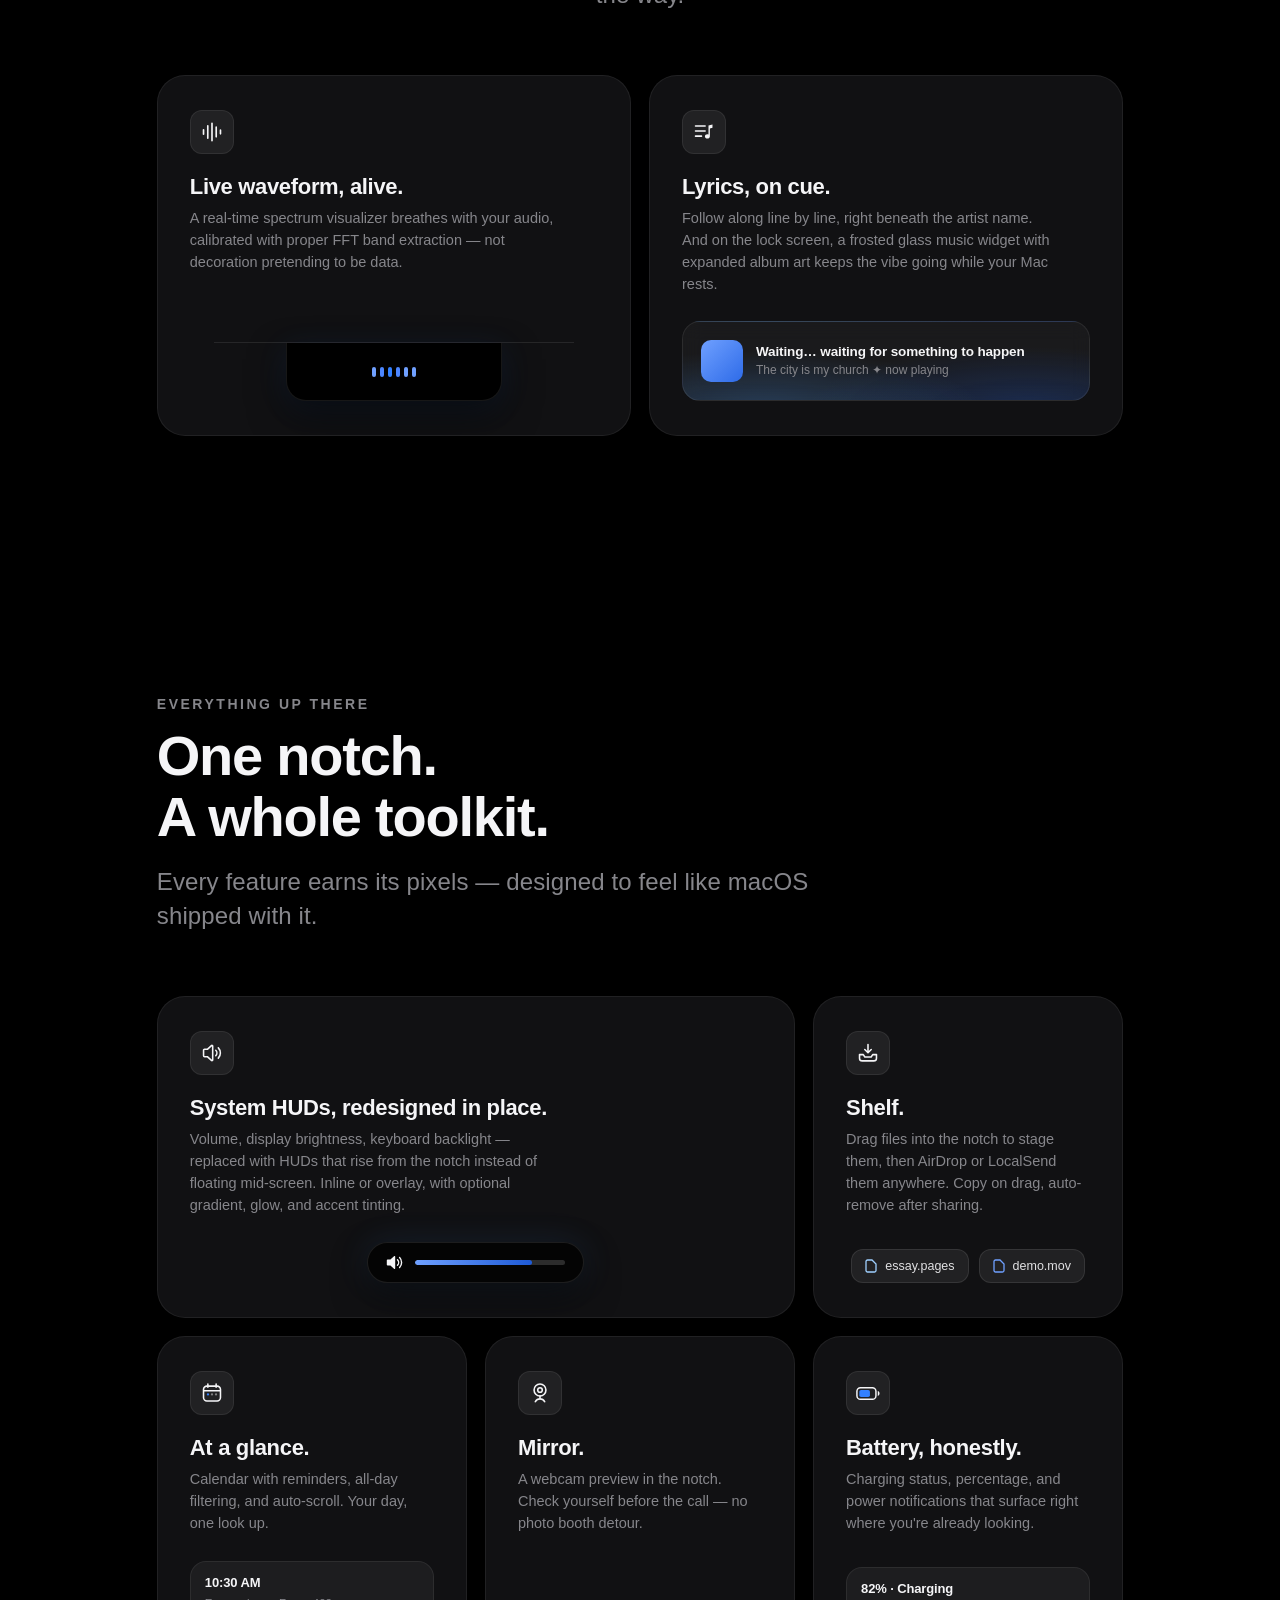
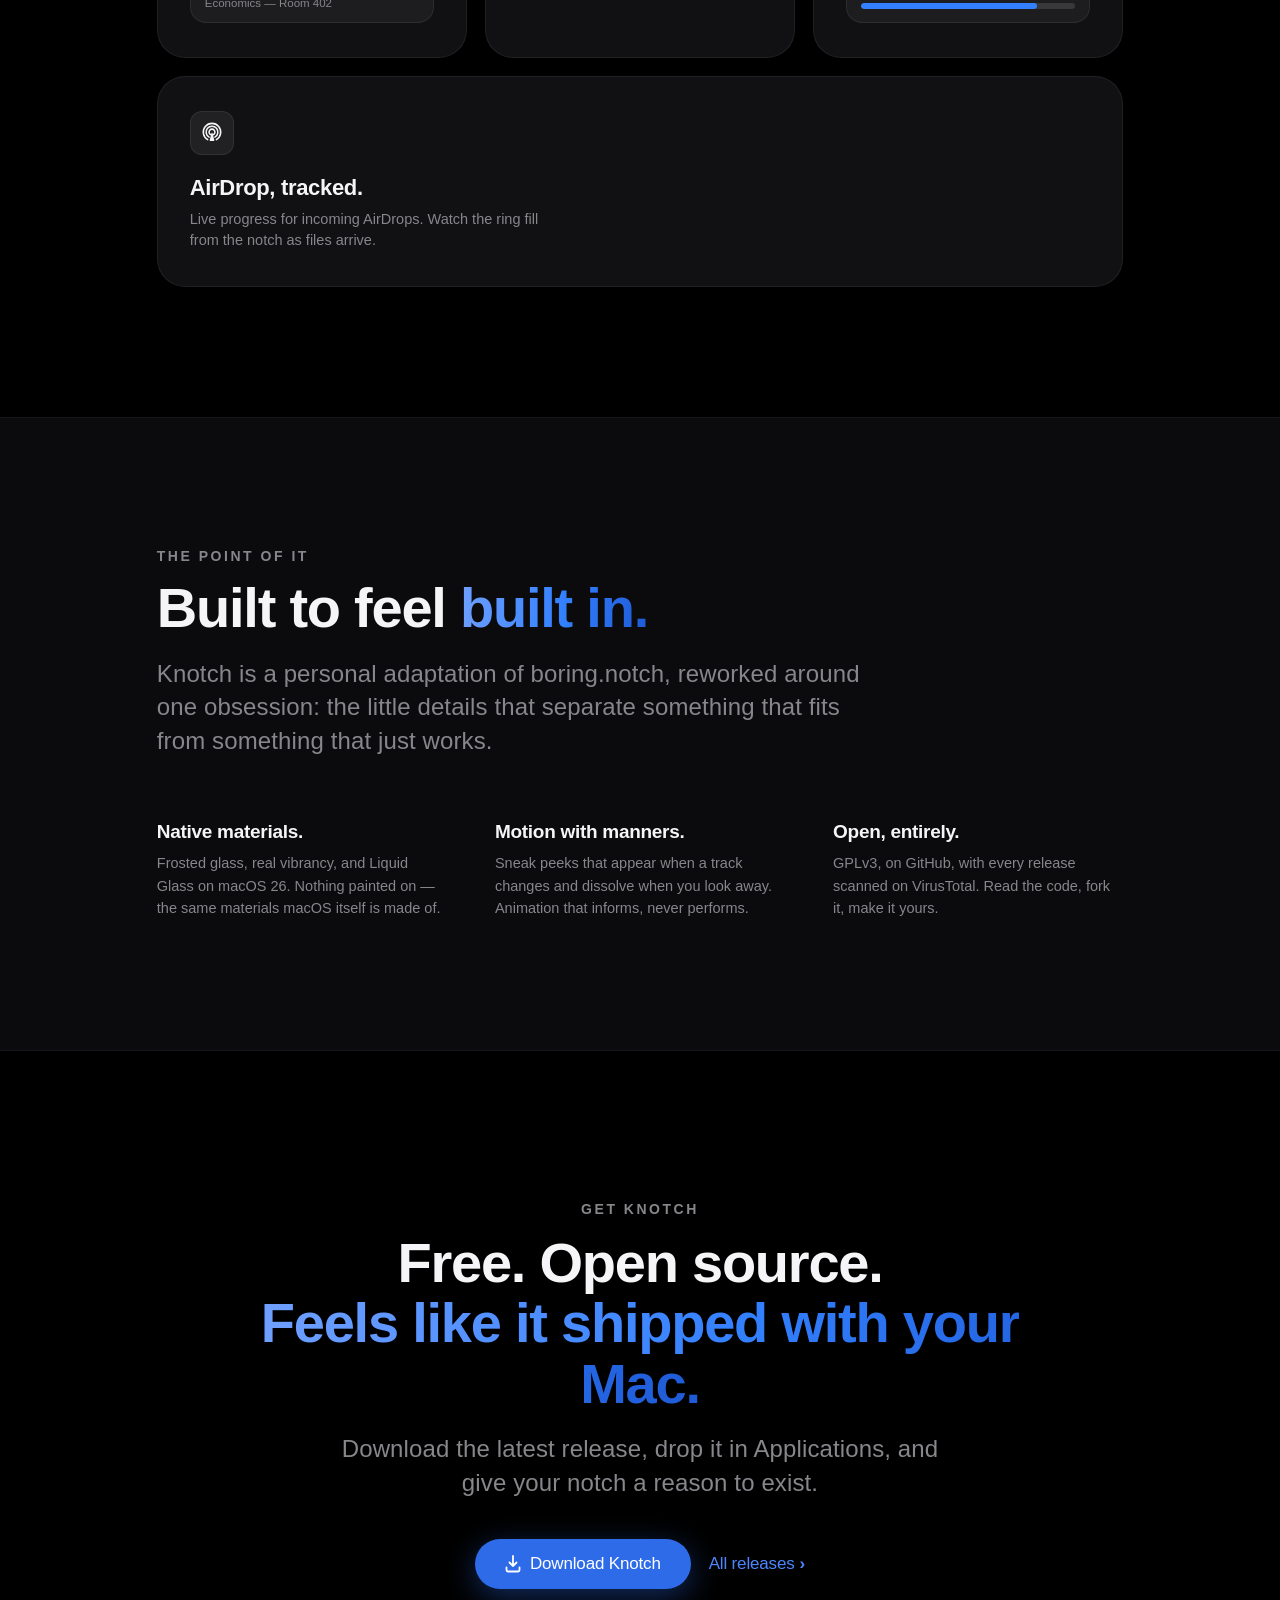
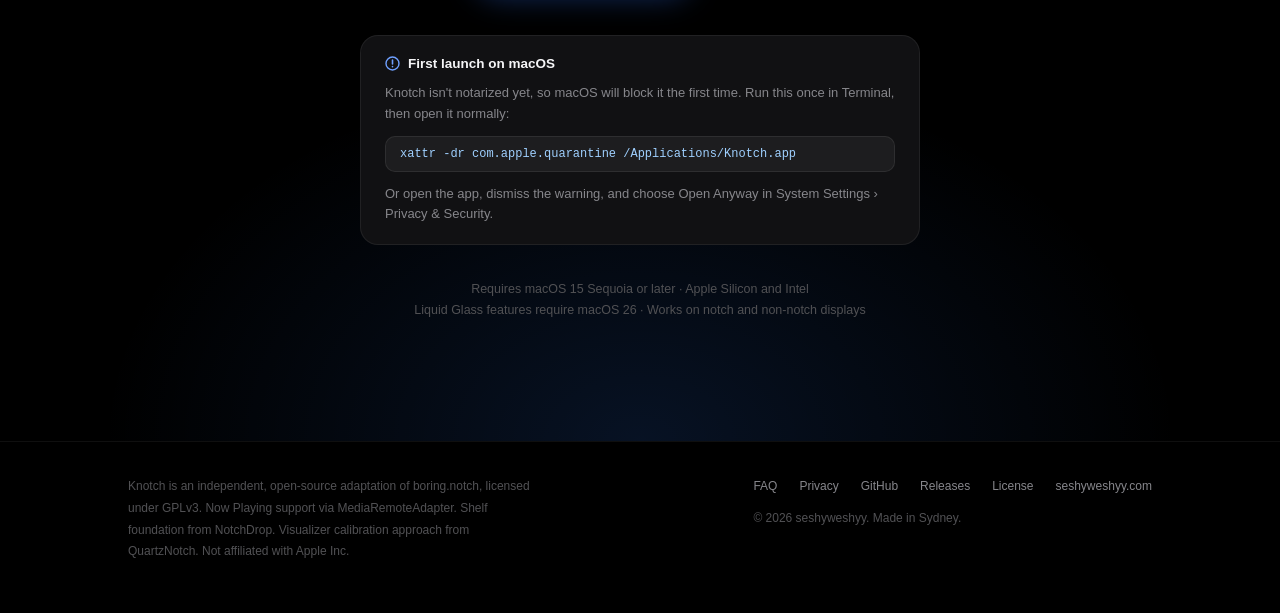
==== commit b1ca60ae: "Update index.html" ====
--- a/index.html
+++ b/index.html
@@ -375,7 +375,7 @@
   background: linear-gradient(135deg, #6fa0ff, #2e6be8);
 }
 
-.peek-bars { right: 12px; display: flex; align-items: flex-end; gap: 2.5px; height: 18px; padding-bottom: 2px; }
+.peek-bars { right: 12px; display: flex; align-items: center; gap: 2.5px; height: 20px; }
 
 /* spectrum bars, shared by peek + open states */
 .bar {
@@ -395,7 +395,7 @@
   to   { height: 96%; }
 }
 
-.notch.paused .bar { animation-play-state: paused; height: 26%; }
+.notch.paused .bar { animation-play-state: paused !important; }
 
 /* full player inside notch */
 .player {
@@ -494,11 +494,17 @@
   right: 20px;
   top: 22px;
   display: flex;
-  align-items: flex-end;
+  align-items: center;
   gap: 3px;
   height: 22px;
 }
 .player-spectrum .bar { width: 3px; }
+
+.peek-bars .bar:nth-child(1), .player-spectrum .bar:nth-child(1) { animation: wfB 1.55s ease-in-out infinite; animation-delay: -0.45s; }
+.peek-bars .bar:nth-child(2), .player-spectrum .bar:nth-child(2) { animation: wfA 1.25s ease-in-out infinite; animation-delay: -0.8s; }
+.peek-bars .bar:nth-child(3), .player-spectrum .bar:nth-child(3) { animation: wfC 1.75s ease-in-out infinite; animation-delay: -0.2s; }
+.peek-bars .bar:nth-child(4), .player-spectrum .bar:nth-child(4) { animation: wfA 1.4s ease-in-out infinite; animation-delay: -1.05s; }
+.peek-bars .bar:nth-child(5), .player-spectrum .bar:nth-child(5) { animation: wfB 1.15s ease-in-out infinite; animation-delay: -0.35s; }
 
 .demo-hint {
   margin-top: 18px;
@@ -688,13 +694,45 @@
   border-top: none;
   border-radius: 0 0 20px 20px;
   display: flex;
-  align-items: flex-end;
+  align-items: center;
   justify-content: center;
   gap: 4px;
-  padding: 12px 18px 13px;
+  padding: 12px 18px;
   box-shadow: 0 16px 36px rgba(0, 0, 0, 0.55), 0 6px 30px rgba(51, 128, 255, 0.12);
 }
-.wave-notch .bar { width: 3.5px; }
+.wave-notch .bar { width: 4px; }
+.wave-notch .bar:nth-child(1) { animation: wfB 1.55s ease-in-out infinite; animation-delay: -0.45s; }
+.wave-notch .bar:nth-child(2) { animation: wfA 1.25s ease-in-out infinite; animation-delay: -0.8s; }
+.wave-notch .bar:nth-child(3) { animation: wfC 1.75s ease-in-out infinite; animation-delay: -0.2s; }
+.wave-notch .bar:nth-child(4) { animation: wfA 1.4s ease-in-out infinite; animation-delay: -1.05s; }
+.wave-notch .bar:nth-child(5) { animation: wfB 1.15s ease-in-out infinite; animation-delay: -0.35s; }
+.wave-notch .bar:nth-child(6) { animation: wfC 1.6s ease-in-out infinite; animation-delay: -0.85s; }
+
+@keyframes wfA {
+  0%   { height: 24%; }
+  18%  { height: 78%; }
+  35%  { height: 40%; }
+  52%  { height: 92%; }
+  70%  { height: 30%; }
+  85%  { height: 64%; }
+  100% { height: 24%; }
+}
+@keyframes wfB {
+  0%   { height: 58%; }
+  15%  { height: 26%; }
+  40%  { height: 88%; }
+  60%  { height: 36%; }
+  80%  { height: 70%; }
+  100% { height: 58%; }
+}
+@keyframes wfC {
+  0%   { height: 34%; }
+  20%  { height: 95%; }
+  45%  { height: 48%; }
+  65%  { height: 26%; }
+  82%  { height: 80%; }
+  100% { height: 34%; }
+}
 
 /* Shelf demo */
 .shelf-demo {
@@ -1119,13 +1157,11 @@
           <div class="wave-demo">
             <div class="wave-notch">
               <span class="bar"></span>
-              <span class="bar" style="animation-delay:.12s;"></span>
-              <span class="bar" style="animation-delay:.24s;"></span>
-              <span class="bar" style="animation-delay:.36s;"></span>
-              <span class="bar" style="animation-delay:.48s;"></span>
-              <span class="bar" style="animation-delay:.6s;"></span>
-              <span class="bar" style="animation-delay:.72s;"></span>
-              <span class="bar" style="animation-delay:.84s;"></span>
+              <span class="bar"></span>
+              <span class="bar"></span>
+              <span class="bar"></span>
+              <span class="bar"></span>
+              <span class="bar"></span>
             </div>
           </div>
         </div>
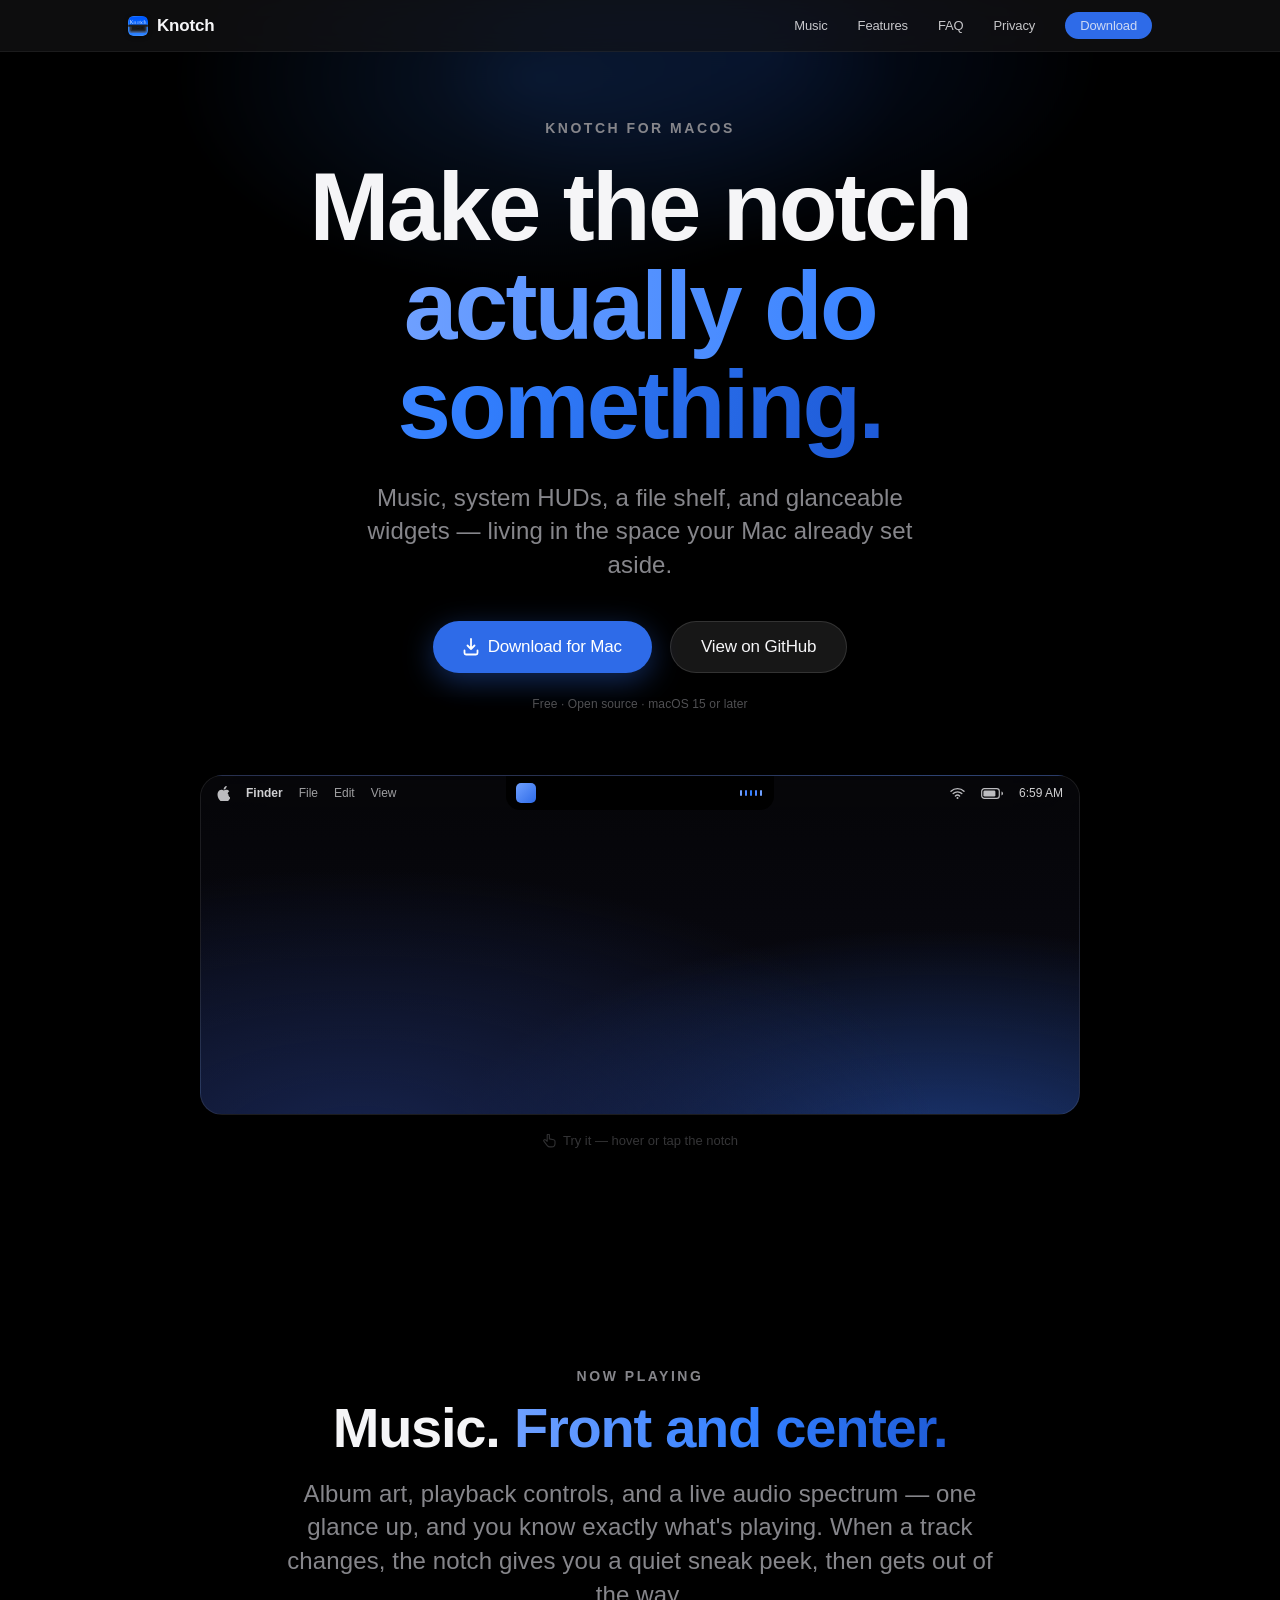
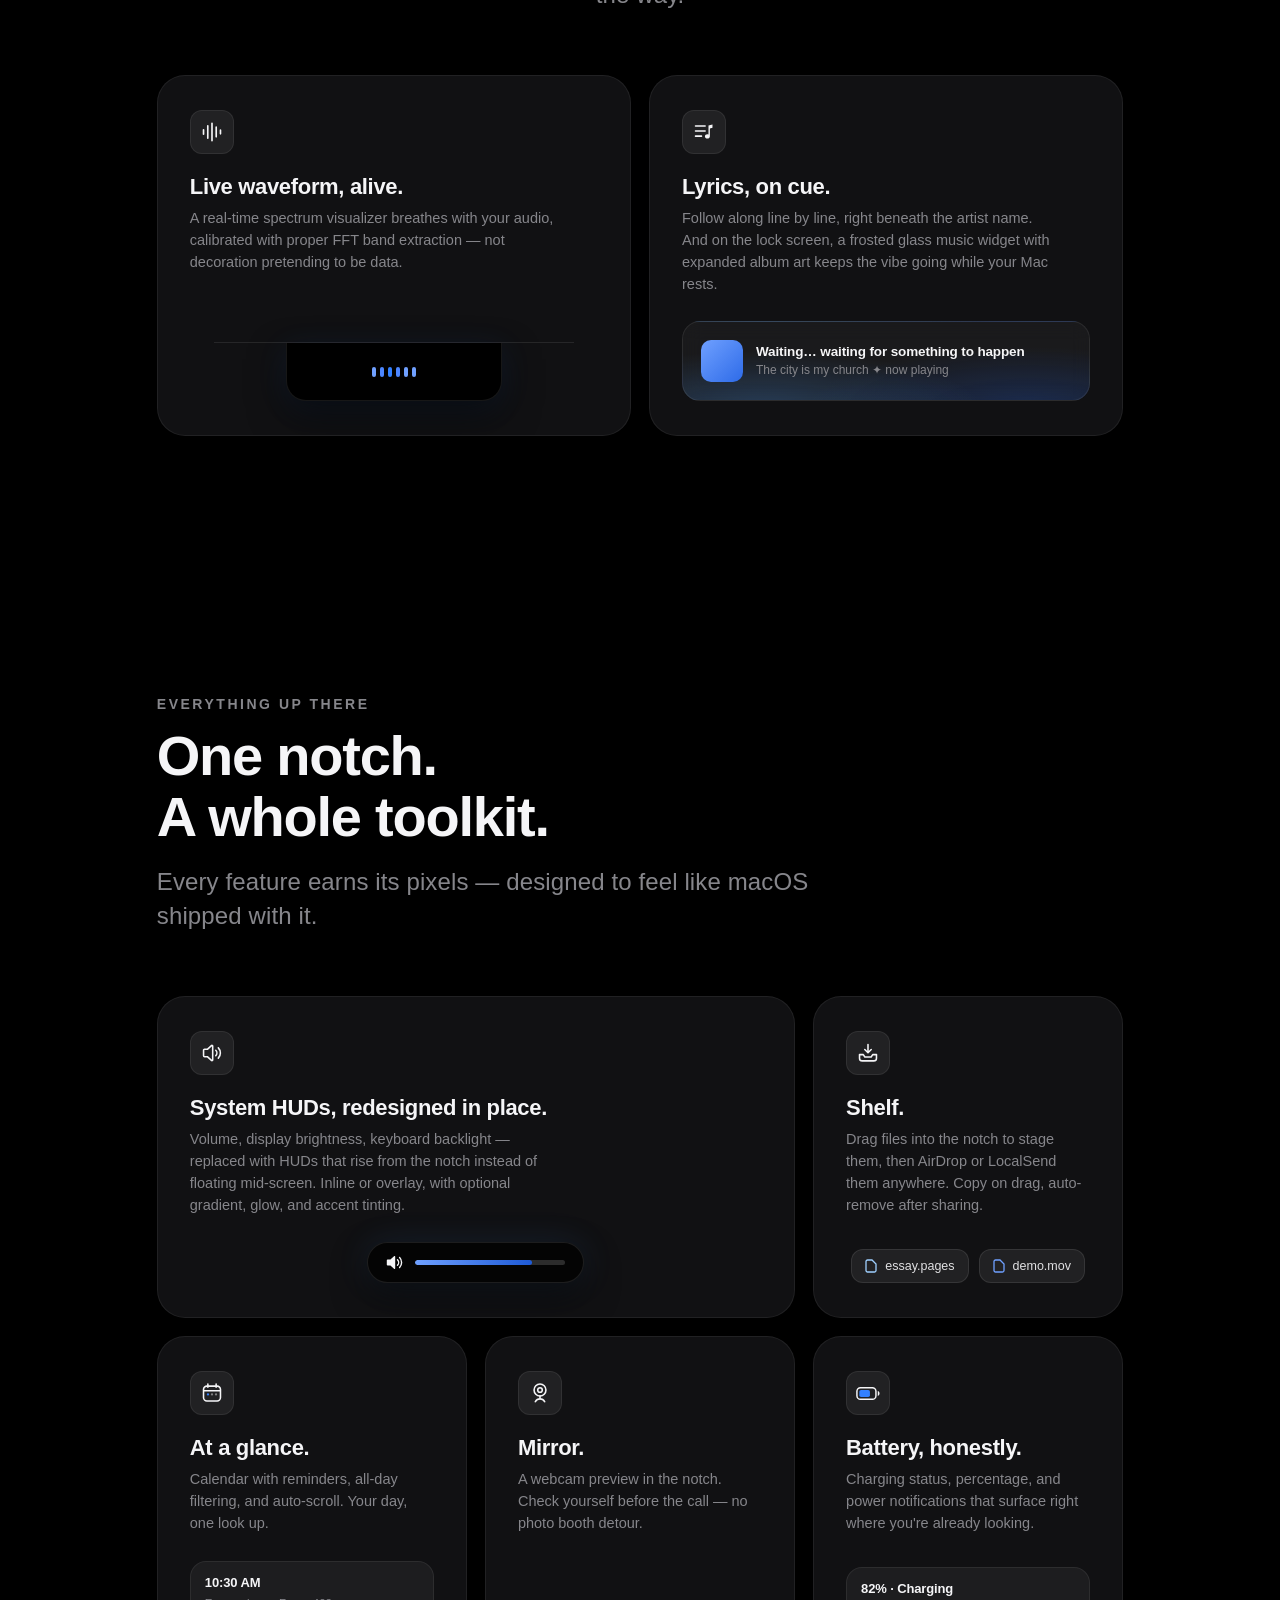
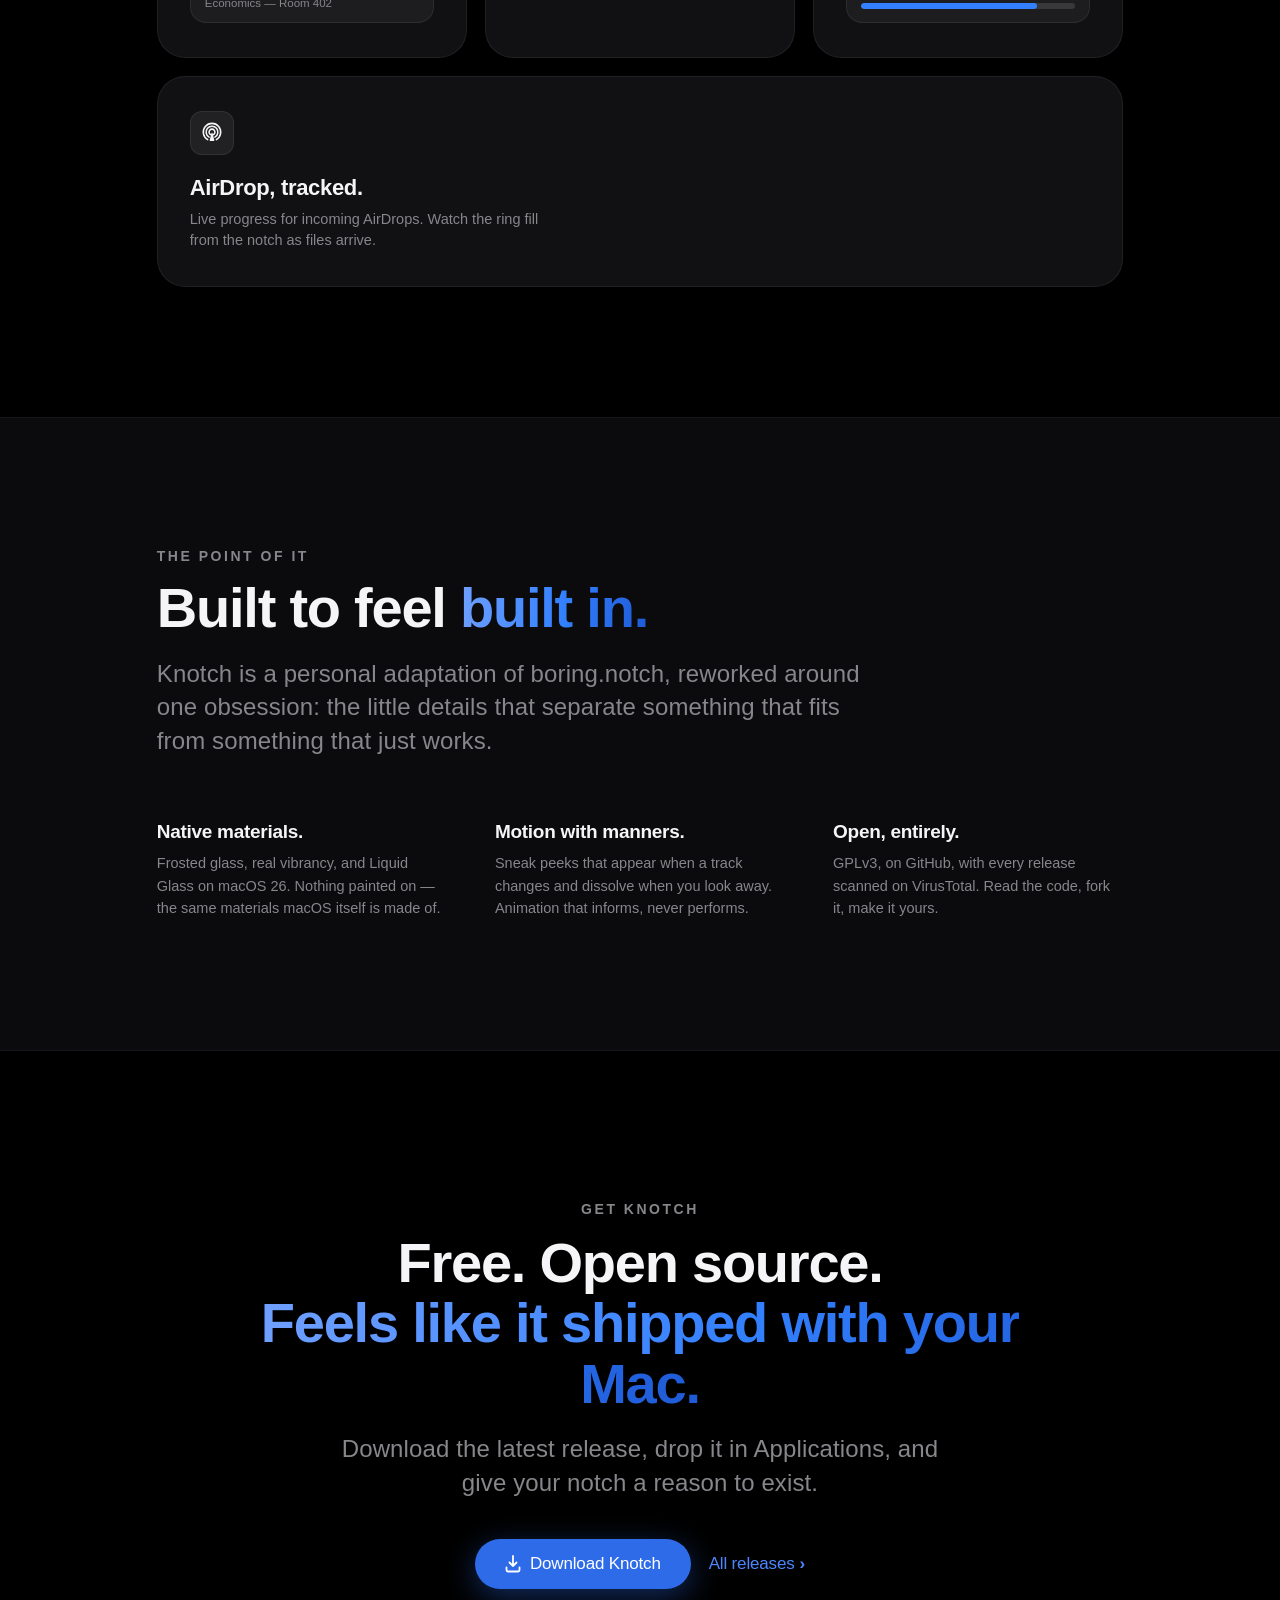
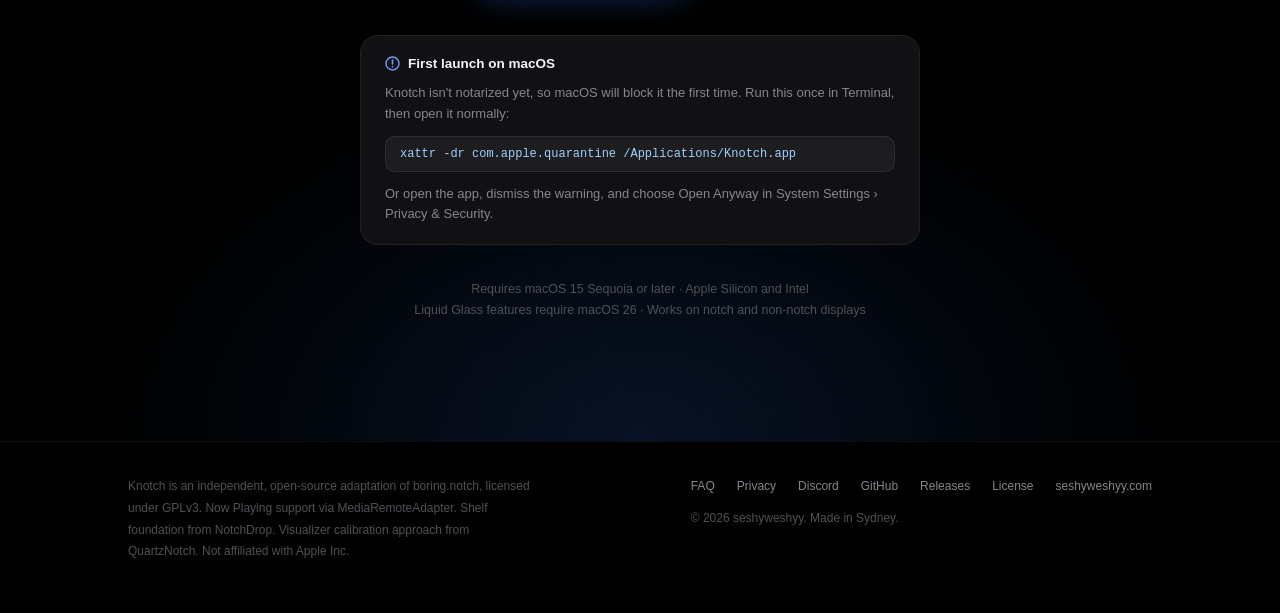
==== commit 46d59edb: "Update index.html" ====
--- a/index.html
+++ b/index.html
@@ -1360,6 +1360,7 @@
       <div class="foot-links">
         <a href="faq.html">FAQ</a>
         <a href="privacy.html">Privacy</a>
+        <a href="https://discord.gg/fCj5Bf3cVB" target="_blank" rel="noopener">Discord</a>
         <a href="https://github.com/seshyweshyy/Knotch">GitHub</a>
         <a href="https://github.com/seshyweshyy/Knotch/releases">Releases</a>
         <a href="https://github.com/seshyweshyy/Knotch/blob/main/LICENSE">License</a>
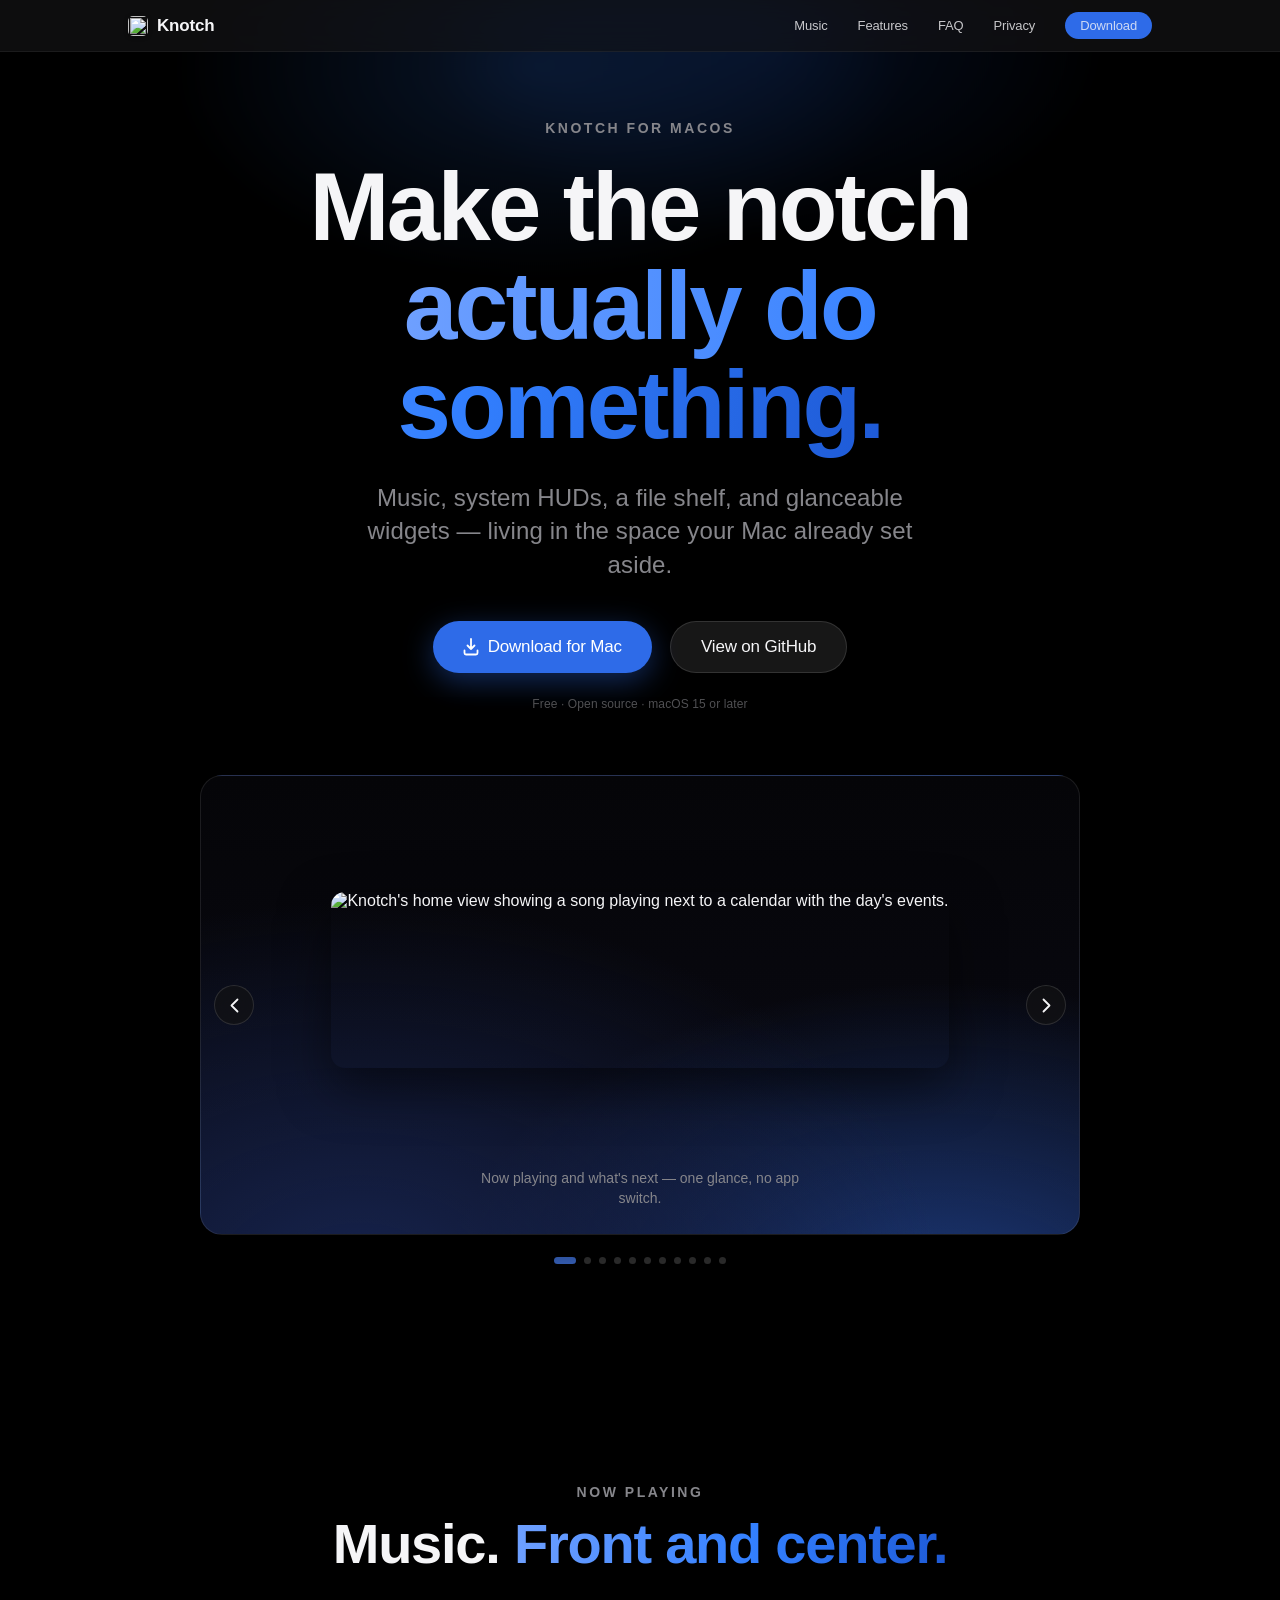
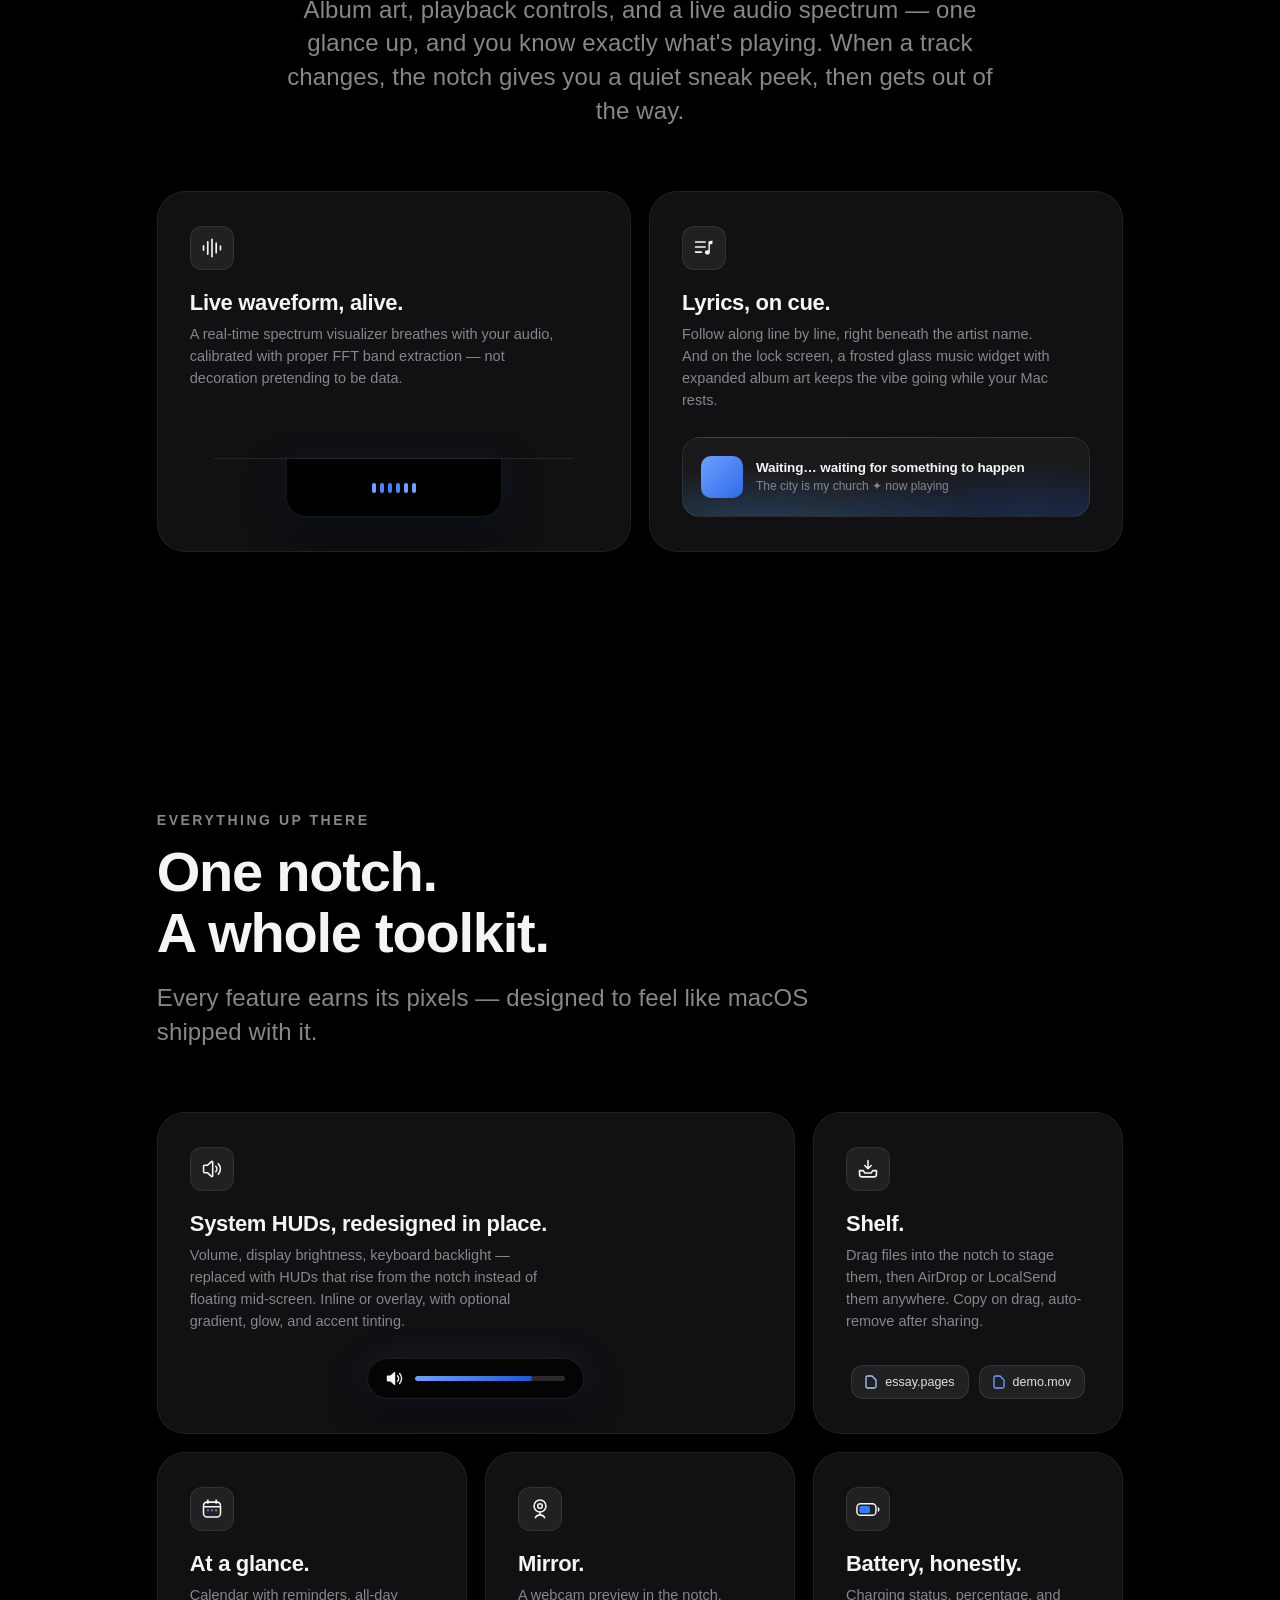
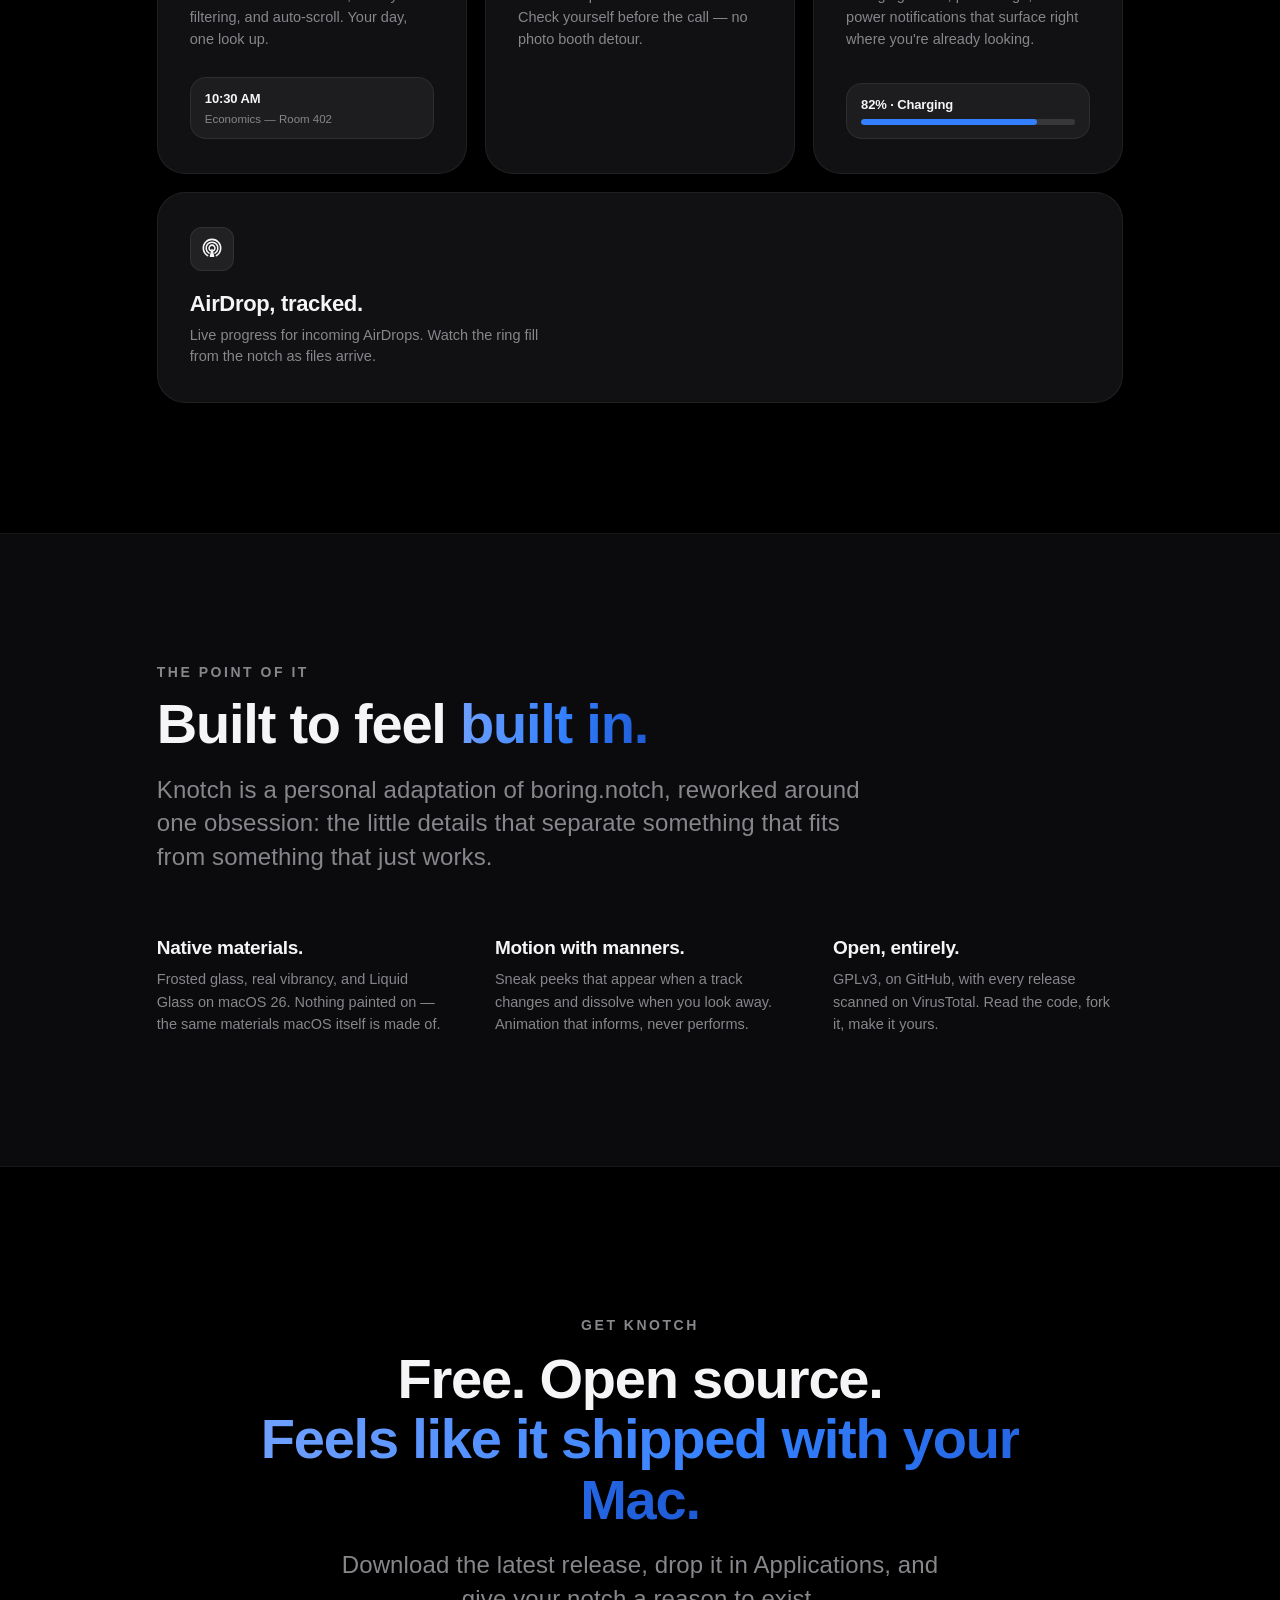
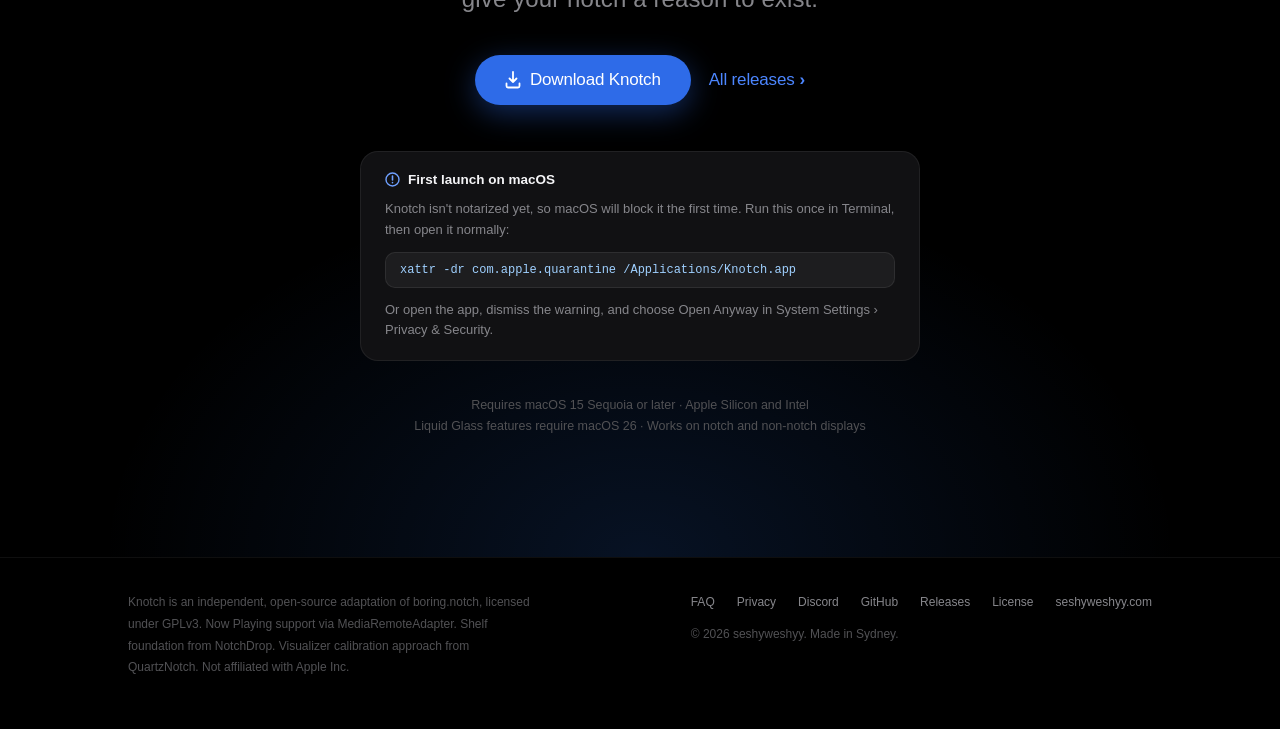
==== commit 10c3c64e: "replaced interactive preview with image carousel" ====
--- a/index.html
+++ b/index.html
@@ -282,7 +282,7 @@
   to   { opacity: 1; transform: translateY(0); }
 }
 
-/* ---------- Live notch demo ---------- */
+/* ---------- Screenshot gallery ---------- */
 
 .demo-wrap {
   width: min(880px, 94vw);
@@ -290,7 +290,9 @@
   animation: rise 1.1s var(--ease-apple) 0.7s both;
 }
 
-.demo-display {
+.gallery { position: relative; }
+
+.gallery-viewport {
   position: relative;
   border-radius: 22px;
   overflow: hidden;
@@ -300,249 +302,118 @@
     radial-gradient(110% 140% at 84% 118%, #1c3a7d 0%, transparent 52%),
     linear-gradient(180deg, #050508 0%, #0a0a14 100%);
   box-shadow: 0 30px 90px rgba(0, 0, 0, 0.65);
-  aspect-ratio: 880 / 340;
-}
-
-.menubar {
+  height: clamp(320px, 42vw, 460px);
+  outline: none;
+}
+.gallery-viewport:focus-visible { box-shadow: 0 0 0 3px rgba(51, 128, 255, 0.7); }
+
+.gallery-track {
+  display: flex;
+  height: 100%;
+  margin: 0;
+  padding: 0;
+  list-style: none;
+  overflow-x: auto;
+  scroll-snap-type: x mandatory;
+  scroll-behavior: smooth;
+  -webkit-overflow-scrolling: touch;
+  scrollbar-width: none;
+  cursor: grab;
+}
+.gallery-track:active { cursor: grabbing; }
+.gallery-track::-webkit-scrollbar { display: none; }
+
+.gallery-slide {
+  flex: 0 0 100%;
+  scroll-snap-align: center;
+  display: flex;
+  flex-direction: column;
+  align-items: center;
+  justify-content: center;
+  gap: 16px;
+  padding: 30px 30px 26px;
+  box-sizing: border-box;
+}
+
+.shot-frame {
+  flex: 1 1 auto;
+  min-height: 0;
+  width: 100%;
+  display: flex;
+  align-items: center;
+  justify-content: center;
+}
+
+.gallery-slide img {
+  max-width: 100%;
+  max-height: 100%;
+  width: auto;
+  height: auto;
+  object-fit: contain;
+  border-radius: 14px;
+  box-shadow: 0 18px 50px rgba(0, 0, 0, 0.5);
+  -webkit-user-drag: none;
+  user-select: none;
+  pointer-events: none;
+}
+
+.gallery-caption {
+  flex: 0 0 auto;
+  font-size: 14px;
+  line-height: 1.4;
+  color: var(--mute);
+  text-align: center;
+  max-width: 46ch;
+}
+
+.gallery-arrow {
   position: absolute;
-  top: 0; left: 0; right: 0;
-  height: 34px;
-  display: flex;
-  align-items: center;
-  justify-content: space-between;
-  padding: 0 16px;
-  font-size: 12px;
-  font-weight: 500;
-  color: rgba(245, 245, 247, 0.85);
-  background: rgba(10, 10, 14, 0.35);
-  -webkit-backdrop-filter: blur(24px);
-  backdrop-filter: blur(24px);
-}
-
-.menubar-side { display: flex; align-items: center; gap: 16px; }
-.menubar-side svg { display: block; opacity: 0.9; }
-.mb-app { font-weight: 700; }
-.mb-item { opacity: 0.75; font-weight: 400; }
-@media (max-width: 640px) { .mb-item { display: none; } }
-
-/* The notch itself */
-.notch {
-  position: absolute;
-  top: 0;
-  left: 50%;
-  transform: translateX(-50%);
-  width: 190px;
-  height: 34px;
-  background: #000;
-  border-radius: 0 0 14px 14px;
+  top: 50%;
+  transform: translateY(-50%);
+  width: 40px; height: 40px;
+  border-radius: 50%;
+  border: 1px solid rgba(255, 255, 255, 0.12);
+  background: var(--glass);
+  -webkit-backdrop-filter: blur(16px);
+  backdrop-filter: blur(16px);
+  color: var(--ink);
+  display: flex;
+  align-items: center;
+  justify-content: center;
   cursor: pointer;
-  z-index: 5;
-  overflow: hidden;
-  transition:
-    width 0.62s var(--ease-spring),
-    height 0.62s var(--ease-spring),
-    border-radius 0.62s var(--ease-spring),
-    box-shadow 0.62s var(--ease-apple);
-  box-shadow: 0 0 0 rgba(0, 0, 0, 0);
-  outline: none;
-}
-.notch:focus-visible { box-shadow: 0 0 0 3px rgba(51, 128, 255, 0.7); }
-
-/* peek state: tiny album + spectrum at the notch edges */
-.notch.peek { width: 268px; }
-
-/* open state: full player */
-.notch.open {
-  width: min(460px, 92vw);
-  height: 175px;
-  border-radius: 0 0 26px 26px;
-  box-shadow: 0 24px 60px rgba(0, 0, 0, 0.6);
-}
-
-.peek-art, .peek-bars {
-  position: absolute;
-  top: 7px;
-  opacity: 0;
-  transition: opacity 0.4s var(--ease-apple) 0.1s;
-}
-.notch.peek .peek-art, .notch.peek .peek-bars { opacity: 1; }
-.notch.open .peek-art, .notch.open .peek-bars { opacity: 0; transition-delay: 0s; }
-
-.peek-art {
-  left: 10px;
-  width: 20px; height: 20px;
-  border-radius: 5px;
-  background: linear-gradient(135deg, #6fa0ff, #2e6be8);
-}
-
-.peek-bars { right: 12px; display: flex; align-items: center; gap: 2.5px; height: 20px; }
-
-/* spectrum bars, shared by peek + open states */
-.bar {
-  width: 2.5px;
-  border-radius: 2px;
-  background: #6fa0ff;
-  height: 30%;
-  animation: pulse 0.9s ease-in-out infinite alternate;
-}
-.bar:nth-child(2) { animation-delay: 0.15s; background: #4c86ff; }
-.bar:nth-child(3) { animation-delay: 0.3s;  background: #3380ff; }
-.bar:nth-child(4) { animation-delay: 0.45s; background: #4c86ff; }
-.bar:nth-child(5) { animation-delay: 0.6s;  background: #6fa0ff; }
-
-@keyframes pulse {
-  from { height: 22%; }
-  to   { height: 96%; }
-}
-
-.notch.paused .bar { animation-play-state: paused !important; }
-
-/* full player inside notch */
-.player {
-  position: absolute;
-  inset: 0;
-  padding: 20px 22px 18px;
-  display: grid;
-  grid-template-columns: 76px 1fr;
-  grid-template-rows: auto auto 1fr;
-  column-gap: 16px;
-  opacity: 0;
-  transform: translateY(8px) scale(0.97);
-  transition: opacity 0.35s var(--ease-apple), transform 0.5s var(--ease-spring);
-  pointer-events: none;
-}
-.notch.open .player {
-  opacity: 1;
-  transform: translateY(0) scale(1);
-  transition-delay: 0.16s;
-  pointer-events: auto;
-}
-
-.player-art {
-  grid-row: 1 / 3;
-  width: 76px; height: 76px;
-  border-radius: 14px;
-  background: linear-gradient(135deg, #6fa0ff 0%, #3380ff 55%, #1e5ad6 100%);
+  transition: transform 0.3s var(--ease-spring), background 0.25s var(--ease-apple);
+  z-index: 4;
+}
+.gallery-arrow:hover { background: rgba(255, 255, 255, 0.14); transform: translateY(-50%) scale(1.08); }
+.gallery-arrow:active { transform: translateY(-50%) scale(0.92); }
+.gallery-arrow.prev { left: 14px; }
+.gallery-arrow.next { right: 14px; }
+
+.gallery-dots {
+  margin-top: 22px;
   display: flex;
   align-items: center;
   justify-content: center;
-  box-shadow: 0 8px 22px rgba(51, 128, 255, 0.35);
-}
-.player-art svg { opacity: 0.95; }
-
-.player-track {
-  align-self: end;
-  font-size: 14.5px;
-  font-weight: 600;
-  letter-spacing: -0.01em;
-  white-space: nowrap;
-  overflow: hidden;
-  text-overflow: ellipsis;
-}
-.player-artist {
-  align-self: start;
-  margin-top: 2px;
-  font-size: 12.5px;
-  color: var(--mute);
-}
-
-.player-lower {
-  grid-column: 1 / 3;
-  align-self: end;
-  display: flex;
-  flex-direction: column;
-  gap: 12px;
-}
-
-.scrub {
-  height: 4px;
+  gap: 8px;
+}
+.gallery-dots .dot {
+  width: 7px; height: 7px;
   border-radius: 4px;
-  background: rgba(255, 255, 255, 0.14);
-  overflow: hidden;
-}
-.scrub-fill {
-  height: 100%;
-  width: 0%;
-  border-radius: 4px;
-  background: rgba(255, 255, 255, 0.85);
-}
-.notch.open .scrub-fill { animation: scrub 24s linear infinite; }
-@keyframes scrub { from { width: 4%; } to { width: 100%; } }
-
-.player-controls {
-  display: flex;
-  align-items: center;
-  justify-content: center;
-  gap: 34px;
-}
-
-.pc-btn {
   border: none;
-  background: transparent;
+  padding: 0;
+  background: rgba(255, 255, 255, 0.25);
   cursor: pointer;
-  padding: 6px;
-  border-radius: 50%;
-  display: flex;
-  transition: transform 0.3s var(--ease-spring), background 0.25s var(--ease-apple);
-  color: var(--ink);
-}
-.pc-btn:hover { background: rgba(255, 255, 255, 0.1); transform: scale(1.08); }
-.pc-btn:active { transform: scale(0.9); }
-
-.player-spectrum {
-  position: absolute;
-  right: 20px;
-  top: 22px;
-  display: flex;
-  align-items: center;
-  gap: 3px;
-  height: 22px;
-}
-.player-spectrum .bar { width: 3px; }
-
-.peek-bars .bar:nth-child(1), .player-spectrum .bar:nth-child(1) { animation: wfB 1.55s ease-in-out infinite; animation-delay: -0.45s; }
-.peek-bars .bar:nth-child(2), .player-spectrum .bar:nth-child(2) { animation: wfA 1.25s ease-in-out infinite; animation-delay: -0.8s; }
-.peek-bars .bar:nth-child(3), .player-spectrum .bar:nth-child(3) { animation: wfC 1.75s ease-in-out infinite; animation-delay: -0.2s; }
-.peek-bars .bar:nth-child(4), .player-spectrum .bar:nth-child(4) { animation: wfA 1.4s ease-in-out infinite; animation-delay: -1.05s; }
-.peek-bars .bar:nth-child(5), .player-spectrum .bar:nth-child(5) { animation: wfB 1.15s ease-in-out infinite; animation-delay: -0.35s; }
-
-.demo-hint {
-  margin-top: 18px;
-  font-size: 13px;
-  color: var(--faint);
-  display: flex;
-  align-items: center;
-  justify-content: center;
-  gap: 7px;
-}
-.demo-hint svg { opacity: 0.6; }
-
-/* Interactive demo — small screens */
+  transition: width 0.35s var(--ease-spring), background 0.3s var(--ease-apple);
+}
+.gallery-dots .dot.active { width: 22px; background: var(--blue); }
+.gallery-dots .dot:hover { background: rgba(255, 255, 255, 0.45); }
+
 @media (max-width: 640px) {
-  .demo-display {
-    aspect-ratio: auto;
-    height: 250px;
-  }
-}
-@media (max-width: 480px) {
-  .notch.open {
-    height: 165px;
-    border-radius: 0 0 22px 22px;
-  }
-  .player {
-    padding: 16px 16px 14px;
-    column-gap: 12px;
-    grid-template-columns: 64px 1fr;
-  }
-  .player-art {
-    width: 64px; height: 64px;
-    border-radius: 12px;
-  }
-  .player-art svg { width: 22px; height: 25px; }
-  .player-spectrum { display: none; }
-  .player-controls { gap: 26px; }
-  .player-track { font-size: 13.5px; }
-  .player-artist { font-size: 11.5px; }
+  .gallery-viewport { height: 300px; }
+  .gallery-arrow { width: 34px; height: 34px; }
+  .gallery-arrow.prev { left: 8px; }
+  .gallery-arrow.next { right: 8px; }
+  .gallery-caption { font-size: 13px; }
 }
 
 /* ---------- Section scaffolding ---------- */
@@ -670,6 +541,24 @@
   border-radius: 5px;
   background: linear-gradient(90deg, #6fa0ff, #1e5ad6);
   transition: width 0.7s var(--ease-spring);
+}
+
+/* Spectrum bar, shared base (colors/animation) — used by the waveform notch demo below */
+.bar {
+  width: 2.5px;
+  border-radius: 2px;
+  background: #6fa0ff;
+  height: 30%;
+  animation: pulse 0.9s ease-in-out infinite alternate;
+}
+.bar:nth-child(2) { animation-delay: 0.15s; background: #4c86ff; }
+.bar:nth-child(3) { animation-delay: 0.3s;  background: #3380ff; }
+.bar:nth-child(4) { animation-delay: 0.45s; background: #4c86ff; }
+.bar:nth-child(5) { animation-delay: 0.6s;  background: #6fa0ff; }
+
+@keyframes pulse {
+  from { height: 22%; }
+  to   { height: 96%; }
 }
 
 /* Waveform notch demo */
@@ -1079,61 +968,65 @@
   </div>
   <p class="hero-fineprint">Free · Open source · macOS 15 or later</p>
 
-  <!-- live notch demo -->
+  <!-- screenshot gallery -->
   <div class="demo-wrap">
-    <div class="demo-display" role="img" aria-label="A Mac display where the notch expands into a music player">
-      <div class="menubar" aria-hidden="true">
-        <div class="menubar-side">
-          <svg width="13" height="15" viewBox="0 0 13 15" fill="currentColor"><path d="M10.7 7.9c0-1.8 1.5-2.7 1.6-2.7-.9-1.3-2.2-1.4-2.7-1.5-1.1-.1-2.2.7-2.8.7-.6 0-1.5-.7-2.5-.7C3.1 3.8 1.9 4.5 1.2 5.7c-1.4 2.4-.4 5.9 1 7.8.7 1 1.5 2 2.5 2 1 0 1.4-.6 2.6-.6 1.2 0 1.6.6 2.6.6 1.1 0 1.8-1 2.4-1.9.8-1.1 1.1-2.2 1.1-2.2s-2.1-.8-2.1-3.5ZM8.9 2.3c.5-.7.9-1.6.8-2.3-.8 0-1.7.5-2.3 1.2-.5.6-.9 1.5-.8 2.4.9.1 1.8-.5 2.3-1.3Z"/></svg>
-          <span class="mb-app">Finder</span>
-          <span class="mb-item">File</span>
-          <span class="mb-item">Edit</span>
-          <span class="mb-item">View</span>
-        </div>
-        <div class="menubar-side">
-          <svg width="15" height="12" viewBox="0 0 15 12" fill="none"><path d="M1 4.2a9.4 9.4 0 0 1 13 0M3.2 6.6a6.3 6.3 0 0 1 8.6 0M5.4 9a3.1 3.1 0 0 1 4.2 0" stroke="currentColor" stroke-width="1.4" stroke-linecap="round"/><circle cx="7.5" cy="11" r="1" fill="currentColor"/></svg>
-          <svg width="22" height="11" viewBox="0 0 22 11" fill="none"><rect x="0.7" y="0.7" width="17.6" height="9.6" rx="2.6" stroke="currentColor" stroke-width="1.2"/><rect x="2.4" y="2.4" width="12" height="6.2" rx="1.4" fill="currentColor"/><path d="M20.5 3.6v3.8c.9-.3 1.5-1 1.5-1.9s-.6-1.6-1.5-1.9Z" fill="currentColor"/></svg>
-          <span id="mb-clock">9:41 AM</span>
-        </div>
+    <div class="gallery">
+      <div class="gallery-viewport" id="galleryViewport" tabindex="0" role="region" aria-roledescription="carousel" aria-label="Knotch screenshots">
+        <ul class="gallery-track" id="galleryTrack">
+          <li class="gallery-slide">
+            <div class="shot-frame"><img src="images/gallery/home-view.png" width="1490" height="424" alt="Knotch's home view showing a song playing next to a calendar with the day's events." loading="lazy"></div>
+            <p class="gallery-caption">Now playing and what's next — one glance, no app switch.</p>
+          </li>
+          <li class="gallery-slide">
+            <div class="shot-frame"><img src="images/gallery/shelf-view.png" width="1490" height="424" alt="Knotch's shelf open in the notch, with a dashed AirDrop zone ready to receive dropped files." loading="eager"></div>
+            <p class="gallery-caption">Drag files onto the notch — ready for AirDrop.</p>
+          </li>
+          <li class="gallery-slide">
+            <div class="shot-frame"><img src="images/gallery/lockscreen.png" width="1400" height="910" alt="A Mac lock screen with Knotch's music widget showing a song playing above the login card." loading="lazy"></div>
+            <p class="gallery-caption">Music follows you to the lock screen.</p>
+          </li>
+          <li class="gallery-slide">
+            <div class="shot-frame"><img src="images/gallery/lockscreen-art.png" width="1400" height="910" alt="A Mac lock screen with Knotch's expanded album art filling the space above the music widget." loading="lazy"></div>
+            <p class="gallery-caption">Album art fills your screen behind the widget.</p>
+          </li>
+          <li class="gallery-slide">
+            <div class="shot-frame"><img src="images/gallery/compact-music.png" width="890" height="400" alt="The expanded Knotch player showing full playback controls for a song." loading="lazy"></div>
+            <p class="gallery-caption">A compact view with full playback controls, one hover away.</p>
+          </li>
+          <li class="gallery-slide">
+            <div class="shot-frame"><img src="images/gallery/compact-calendar.png" width="890" height="400" alt="Knotch's calendar widget open, showing today's events and the full month grid." loading="lazy"></div>
+            <p class="gallery-caption">A compact view of your month, one glance away.</p>
+          </li>
+          <li class="gallery-slide">
+            <div class="shot-frame"><img src="images/gallery/timer-ruler.png" width="890" height="400" alt="Knotch's timer widget with a slider set to 15 minutes and a Start Timer button." loading="lazy"></div>
+            <p class="gallery-caption">Set a timer without breaking focus.</p>
+          </li>
+          <li class="gallery-slide">
+            <div class="shot-frame"><img src="images/gallery/timer-active.png" width="890" height="400" alt="Knotch's closed notch showing a running timer counting down." loading="lazy"></div>
+            <p class="gallery-caption">Live timer countdown, front and center.</p>
+          </li>
+          <li class="gallery-slide">
+            <div class="shot-frame"><img src="images/gallery/focus-status.png" width="890" height="400" alt="Knotch's closed notch showing a Do Not Disturb moon icon and 'On' status." loading="lazy"></div>
+            <p class="gallery-caption">Focus status, always in view.</p>
+          </li>
+          <li class="gallery-slide">
+            <div class="shot-frame"><img src="images/gallery/airpods-inline.png" width="890" height="400" alt="Knotch's closed notch showing AirPods connecting, with a battery ring partway filled." loading="lazy"></div>
+            <p class="gallery-caption">Bluetooth device notifications, the moment they connect.</p>
+          </li>
+          <li class="gallery-slide">
+            <div class="shot-frame"><img src="images/gallery/airpods-expanded.png" width="890" height="400" alt="Knotch's closed notch showing AirPods Pro connected at 100 percent battery." loading="lazy"></div>
+            <p class="gallery-caption">AirPods Pro, charged and ready.</p>
+          </li>
+        </ul>
       </div>
-
-      <div class="notch" id="notch" tabindex="0" aria-label="Interactive notch demo. Click to expand.">
-        <div class="peek-art" aria-hidden="true"></div>
-        <div class="peek-bars" aria-hidden="true">
-          <span class="bar"></span><span class="bar"></span><span class="bar"></span><span class="bar"></span><span class="bar"></span>
-        </div>
-
-        <div class="player">
-          <div class="player-art" aria-hidden="true">
-            <svg width="26" height="30" viewBox="0 0 26 30" fill="#fff"><path d="M24 0 8 3.4v18.2A5.7 5.7 0 0 0 5.5 21C2.5 21 0 23 0 25.5S2.5 30 5.5 30 11 28 11 25.5V9.6l11-2.4v10.4a5.7 5.7 0 0 0-2.5-.6c-3 0-5.5 2-5.5 4.5s2.5 4.5 5.5 4.5 5.5-2 5.5-4.5V0Z"/></svg>
-          </div>
-          <div class="player-track">Midnight City</div>
-          <div class="player-artist">M83 — Hurry Up, We're Dreaming</div>
-          <div class="player-lower">
-            <div class="scrub"><div class="scrub-fill"></div></div>
-            <div class="player-controls">
-              <button class="pc-btn" aria-label="Previous track">
-                <svg width="20" height="14" viewBox="0 0 20 14" fill="currentColor"><path d="M2.4 7.6a.75.75 0 0 1 0-1.2L9.3 1.5A.75.75 0 0 1 10.5 2.1v9.8a.75.75 0 0 1-1.2.6L2.4 7.6Z"/><path d="M10.9 7.6a.75.75 0 0 1 0-1.2l6.9-4.9a.75.75 0 0 1 1.2.6v9.8a.75.75 0 0 1-1.2.6l-6.9-4.9Z" transform="scale(-1,1) translate(-30,0)"/><path d="M11.4 7.6a.75.75 0 0 1 0-1.2l6.9-4.9a.75.75 0 0 1 1.2.6v9.8a.75.75 0 0 1-1.2.6l-6.9-4.9Z"/></svg>
-              </button>
-              <button class="pc-btn" id="playpause" aria-label="Pause">
-                <svg id="icon-pause" width="16" height="18" viewBox="0 0 16 18" fill="currentColor"><rect x="2" y="1" width="4.4" height="16" rx="1.6"/><rect x="9.6" y="1" width="4.4" height="16" rx="1.6"/></svg>
-                <svg id="icon-play" width="16" height="18" viewBox="0 0 16 18" fill="currentColor" style="display:none"><path d="M2.6 1.3A1.4 1.4 0 0 0 .5 2.5v13a1.4 1.4 0 0 0 2.1 1.2l11.2-6.5a1.4 1.4 0 0 0 0-2.4L2.6 1.3Z"/></svg>
-              </button>
-              <button class="pc-btn" aria-label="Next track">
-                <svg width="20" height="14" viewBox="0 0 20 14" fill="currentColor" style="transform: scaleX(-1)"><path d="M2.4 7.6a.75.75 0 0 1 0-1.2L9.3 1.5A.75.75 0 0 1 10.5 2.1v9.8a.75.75 0 0 1-1.2.6L2.4 7.6Z"/><path d="M11.4 7.6a.75.75 0 0 1 0-1.2l6.9-4.9a.75.75 0 0 1 1.2.6v9.8a.75.75 0 0 1-1.2.6l-6.9-4.9Z"/></svg>
-              </button>
-            </div>
-          </div>
-          <div class="player-spectrum" aria-hidden="true">
-            <span class="bar"></span><span class="bar"></span><span class="bar"></span><span class="bar"></span><span class="bar"></span>
-          </div>
-        </div>
-      </div>
+      <button class="gallery-arrow prev" id="galleryPrev" aria-label="Previous screenshot" type="button">
+        <svg width="9" height="15" viewBox="0 0 9 15" fill="none"><path d="M7.5 1.5 1.5 7.5l6 6" stroke="currentColor" stroke-width="1.8" stroke-linecap="round" stroke-linejoin="round"/></svg>
+      </button>
+      <button class="gallery-arrow next" id="galleryNext" aria-label="Next screenshot" type="button">
+        <svg width="9" height="15" viewBox="0 0 9 15" fill="none"><path d="M1.5 1.5 7.5 7.5l-6 6" stroke="currentColor" stroke-width="1.8" stroke-linecap="round" stroke-linejoin="round"/></svg>
+      </button>
     </div>
-    <p class="demo-hint">
-      <svg width="14" height="14" viewBox="0 0 14 14" fill="none"><path d="M5.2 1.2v6.1L3.6 5.8a1.1 1.1 0 0 0-1.6 1.5l3.3 4.3a3.4 3.4 0 0 0 2.7 1.3h1.6a3.4 3.4 0 0 0 3.4-3.4V7.4a1.6 1.6 0 0 0-1.3-1.6l-4.3-.9V1.2a1.1 1.1 0 0 0-2.2 0Z" stroke="currentColor" stroke-width="1.1" stroke-linejoin="round"/></svg>
-      Try it — hover or tap the notch
-    </p>
+    <div class="gallery-dots" id="galleryDots" role="tablist" aria-label="Choose a screenshot"></div>
   </div>
 </header>
 
@@ -1391,86 +1284,89 @@
     revealEls.forEach(function (el) { el.classList.add("in"); });
   }
 
-  /* ---------- Menu bar clock ---------- */
-  var clock = document.getElementById("mb-clock");
-  function tick() {
-    var d = new Date();
-    var h = d.getHours() % 12 || 12;
-    var m = d.getMinutes().toString().padStart(2, "0");
-    clock.textContent = h + ":" + m + " " + (d.getHours() >= 12 ? "PM" : "AM");
+  /* ---------- Screenshot gallery ---------- */
+  var galleryTrack = document.getElementById("galleryTrack");
+  var galleryDots = document.getElementById("galleryDots");
+  var galleryPrev = document.getElementById("galleryPrev");
+  var galleryNext = document.getElementById("galleryNext");
+  var galleryViewport = document.getElementById("galleryViewport");
+
+  if (galleryTrack && galleryDots) {
+    var slides = Array.prototype.slice.call(galleryTrack.children);
+    var current = 0;
+    var autoplayTimer = null;
+    var autoplayDelay = 4200;
+
+    slides.forEach(function (_, i) {
+      var dot = document.createElement("button");
+      dot.type = "button";
+      dot.className = "dot";
+      dot.setAttribute("aria-label", "Go to screenshot " + (i + 1) + " of " + slides.length);
+      dot.addEventListener("click", function () { goTo(i, true); });
+      galleryDots.appendChild(dot);
+    });
+    var dots = Array.prototype.slice.call(galleryDots.children);
+
+    function updateDots() {
+      dots.forEach(function (d, i) {
+        var active = i === current;
+        d.classList.toggle("active", active);
+        d.setAttribute("aria-current", active ? "true" : "false");
+      });
+    }
+
+    function goTo(index, userInitiated) {
+      current = (index + slides.length) % slides.length;
+      galleryTrack.scrollTo({ left: slides[current].offsetLeft, behavior: reduceMotion ? "auto" : "smooth" });
+      updateDots();
+      if (userInitiated) restartAutoplay();
+    }
+
+    if (galleryNext) galleryNext.addEventListener("click", function () { goTo(current + 1, true); });
+    if (galleryPrev) galleryPrev.addEventListener("click", function () { goTo(current - 1, true); });
+
+    if (galleryViewport) {
+      galleryViewport.addEventListener("keydown", function (e) {
+        if (e.key === "ArrowRight") { e.preventDefault(); goTo(current + 1, true); }
+        if (e.key === "ArrowLeft") { e.preventDefault(); goTo(current - 1, true); }
+      });
+    }
+
+    // keep the active dot in sync when the user drags/swipes the track directly
+    var scrollSettle = null;
+    galleryTrack.addEventListener("scroll", function () {
+      clearTimeout(scrollSettle);
+      scrollSettle = setTimeout(function () {
+        var closest = 0, closestDist = Infinity;
+        slides.forEach(function (s, i) {
+          var dist = Math.abs(s.offsetLeft - galleryTrack.scrollLeft);
+          if (dist < closestDist) { closestDist = dist; closest = i; }
+        });
+        current = closest;
+        updateDots();
+      }, 120);
+    });
+
+    function startAutoplay() {
+      if (reduceMotion) return;
+      clearInterval(autoplayTimer);
+      autoplayTimer = setInterval(function () { goTo(current + 1); }, autoplayDelay);
+    }
+    function stopAutoplay() { clearInterval(autoplayTimer); }
+    function restartAutoplay() { stopAutoplay(); startAutoplay(); }
+
+    galleryTrack.addEventListener("pointerdown", stopAutoplay);
+    galleryTrack.addEventListener("pointerup", restartAutoplay);
+    galleryTrack.addEventListener("mouseenter", stopAutoplay);
+    galleryTrack.addEventListener("mouseleave", startAutoplay);
+
+    window.addEventListener("resize", function () {
+      galleryTrack.scrollLeft = slides[current].offsetLeft;
+    });
+
+    updateDots();
+    startAutoplay();
   }
-  tick();
-  setInterval(tick, 15000);
-
-  /* ---------- Interactive notch ---------- */
-  var notch = document.getElementById("notch");
-  var userEngaged = false;
-  var cycleTimer = null;
-
-  function setState(state) {
-    notch.classList.remove("peek", "open");
-    if (state) notch.classList.add(state);
-  }
-
-  // Ambient loop: closed → sneak peek → closed, until the user engages
-  function startAmbient() {
-    if (reduceMotion) { setState("peek"); return; }
-    var steps = [
-      { s: "peek", t: 2600 },
-      { s: "",     t: 2400 }
-    ];
-    var i = 0;
-    function next() {
-      if (userEngaged) return;
-      setState(steps[i].s);
-      cycleTimer = setTimeout(next, steps[i].t);
-      i = (i + 1) % steps.length;
-    }
-    cycleTimer = setTimeout(next, 1800);
-  }
-
-  function engage() {
-    userEngaged = true;
-    clearTimeout(cycleTimer);
-  }
-
-  // Hover opens on pointer devices
-  notch.addEventListener("pointerenter", function (e) {
-    if (e.pointerType === "mouse") { engage(); setState("open"); }
-  });
-  notch.addEventListener("pointerleave", function (e) {
-    if (e.pointerType === "mouse") { setState("peek"); }
-  });
-
-  // Tap / click / keyboard toggles
-  notch.addEventListener("click", function (e) {
-    if (e.target.closest(".pc-btn")) return;
-    engage();
-    setState(notch.classList.contains("open") ? "peek" : "open");
-  });
-  notch.addEventListener("keydown", function (e) {
-    if (e.key === "Enter" || e.key === " ") {
-      e.preventDefault();
-      engage();
-      setState(notch.classList.contains("open") ? "peek" : "open");
-    }
-  });
-
-  startAmbient();
-
-  /* ---------- Play / pause ---------- */
-  var playBtn = document.getElementById("playpause");
-  var iconPlay = document.getElementById("icon-play");
-  var iconPause = document.getElementById("icon-pause");
-  var playing = true;
-  playBtn.addEventListener("click", function (e) {
-    e.stopPropagation();
-    playing = !playing;
-    notch.classList.toggle("paused", !playing);
-    iconPlay.style.display = playing ? "none" : "block";
-    iconPause.style.display = playing ? "block" : "none";
-    playBtn.setAttribute("aria-label", playing ? "Pause" : "Play");
-  });
 
   /* ---------- HUD demo: gentle volume drift ---------- */
   var hudFill = document.getElementById("hudFill");
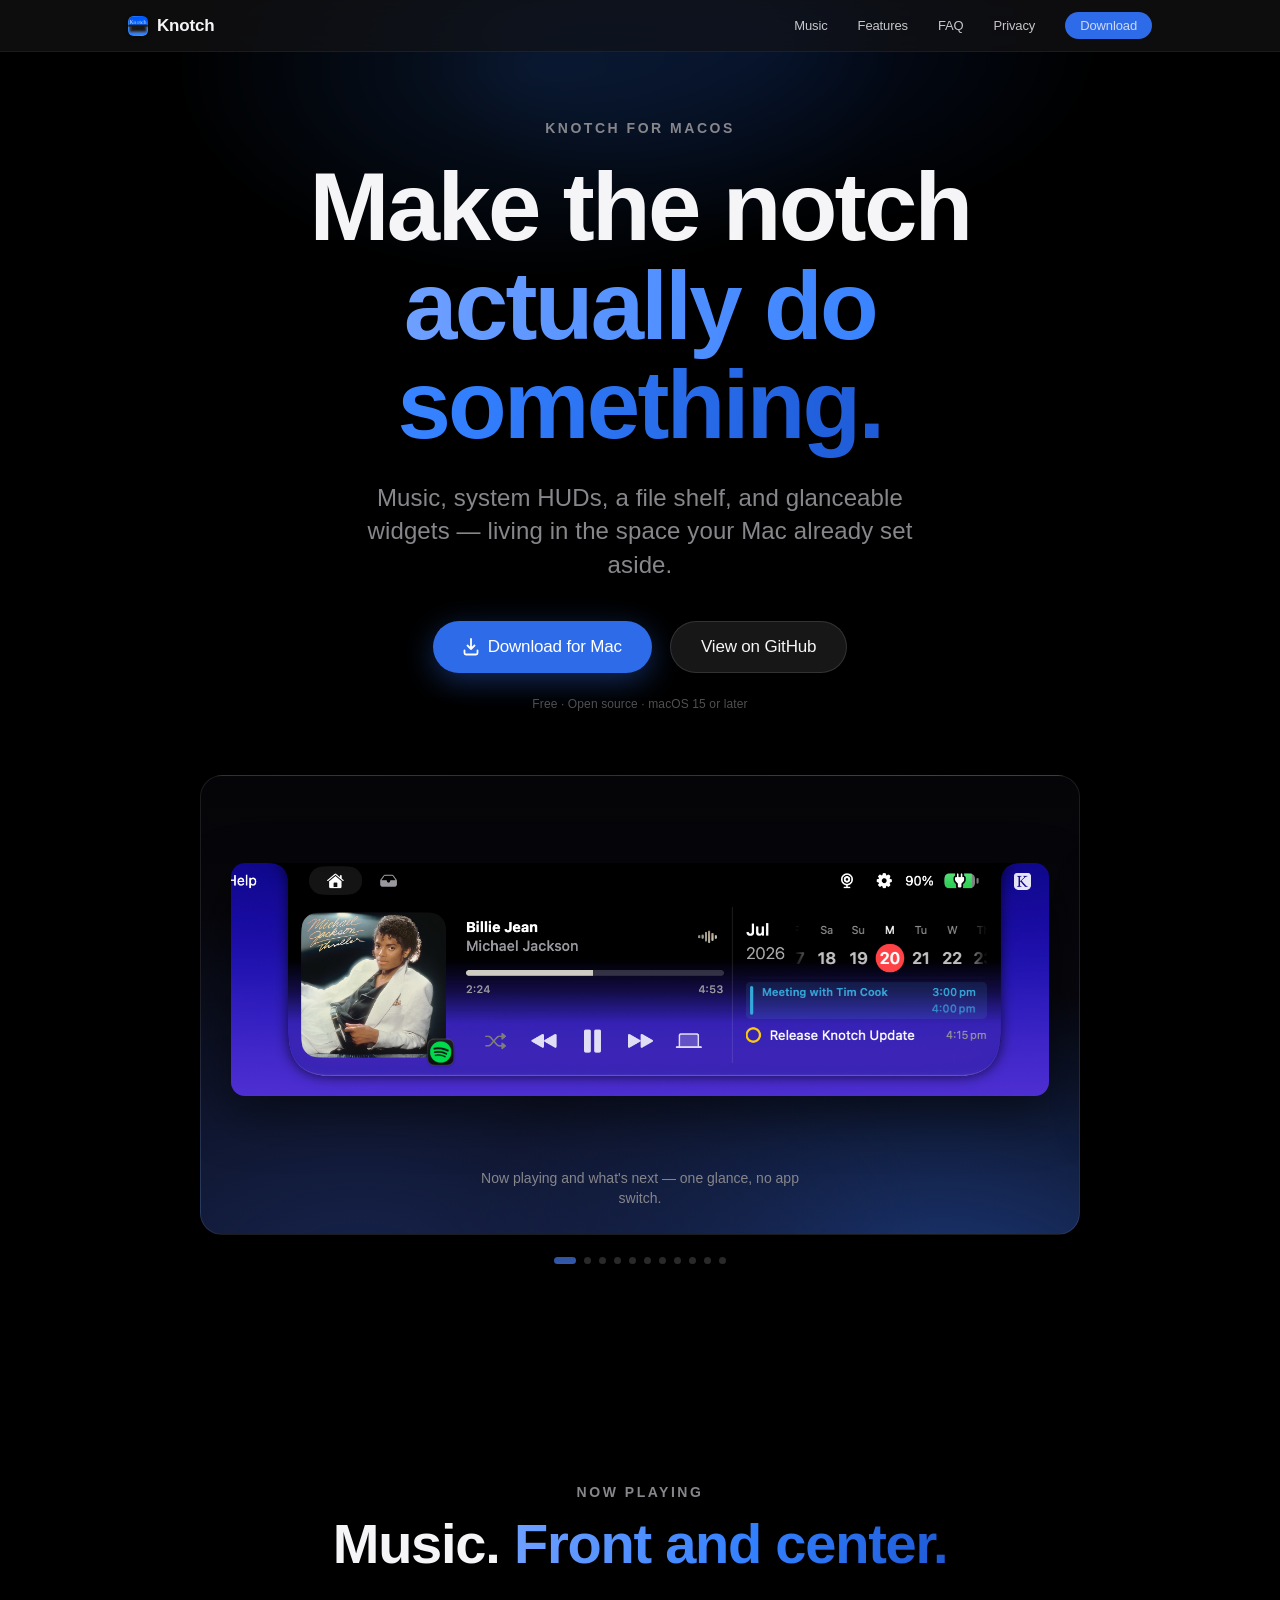
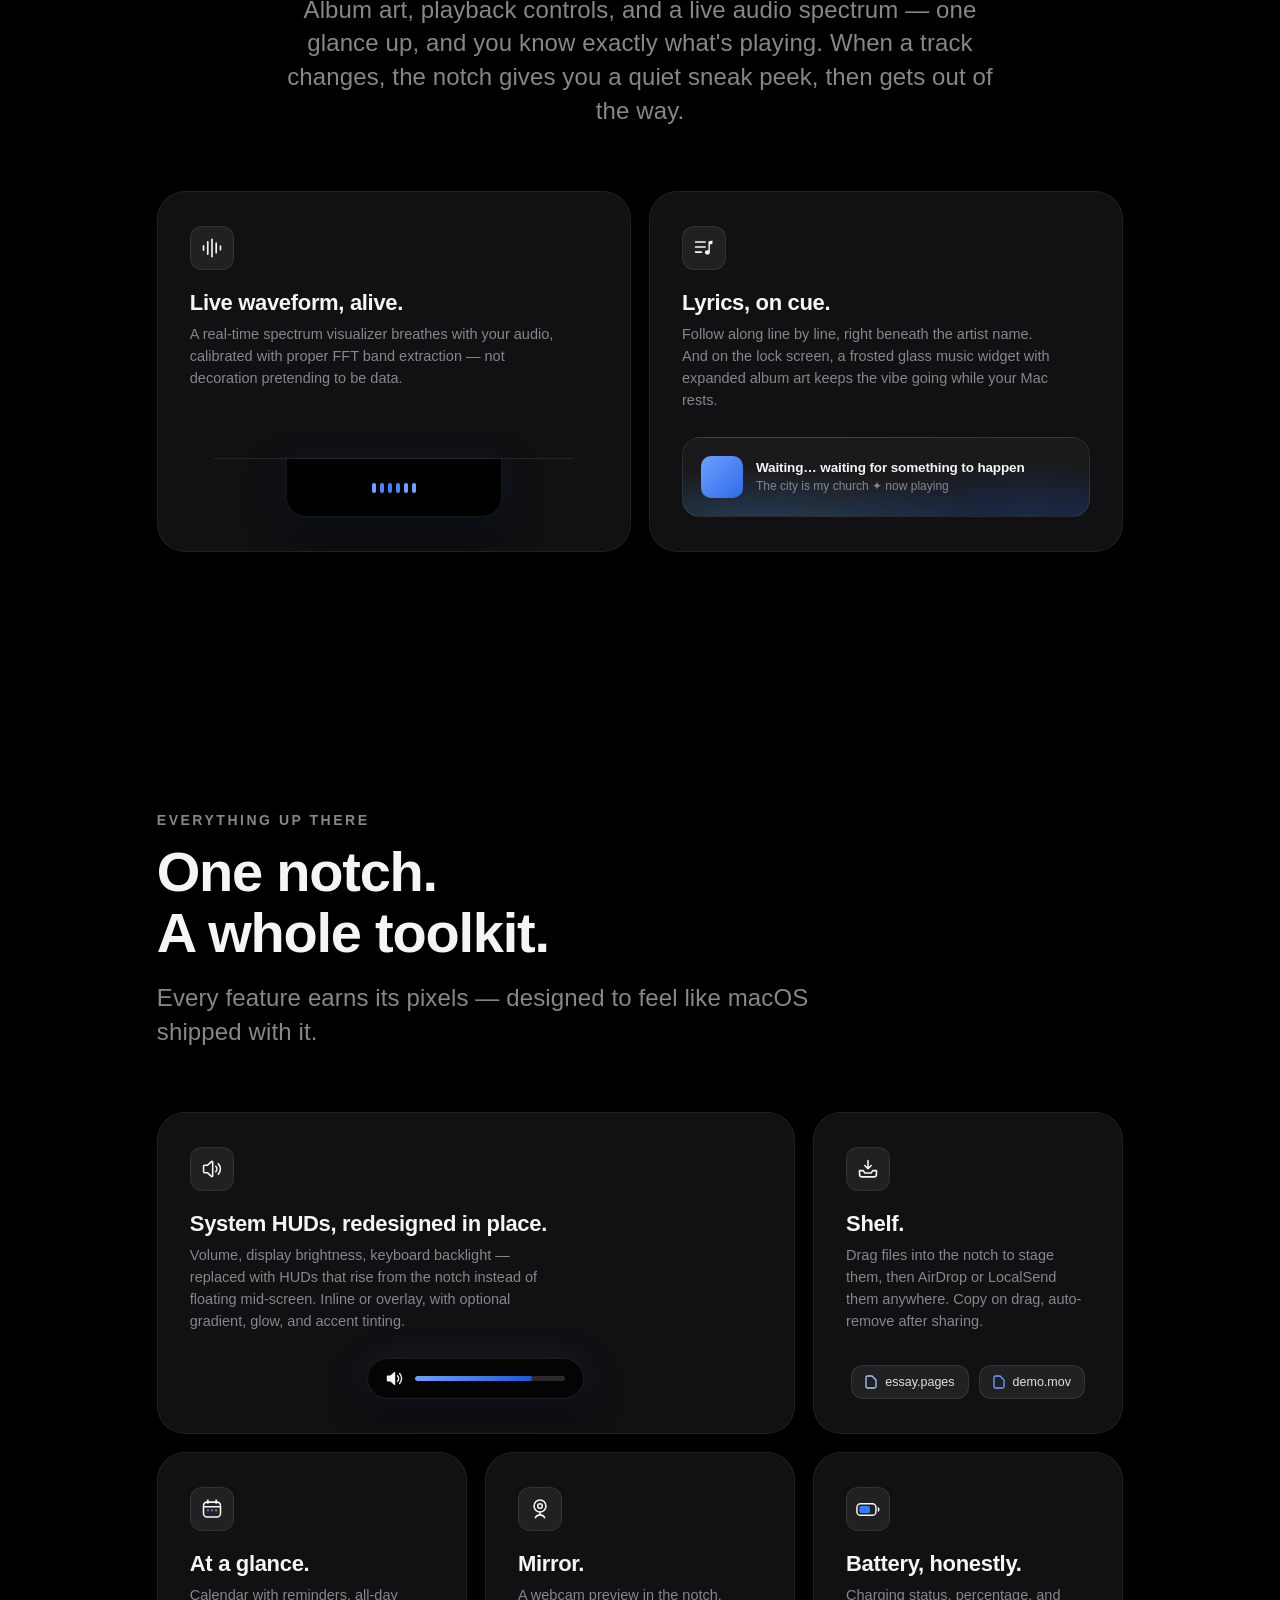
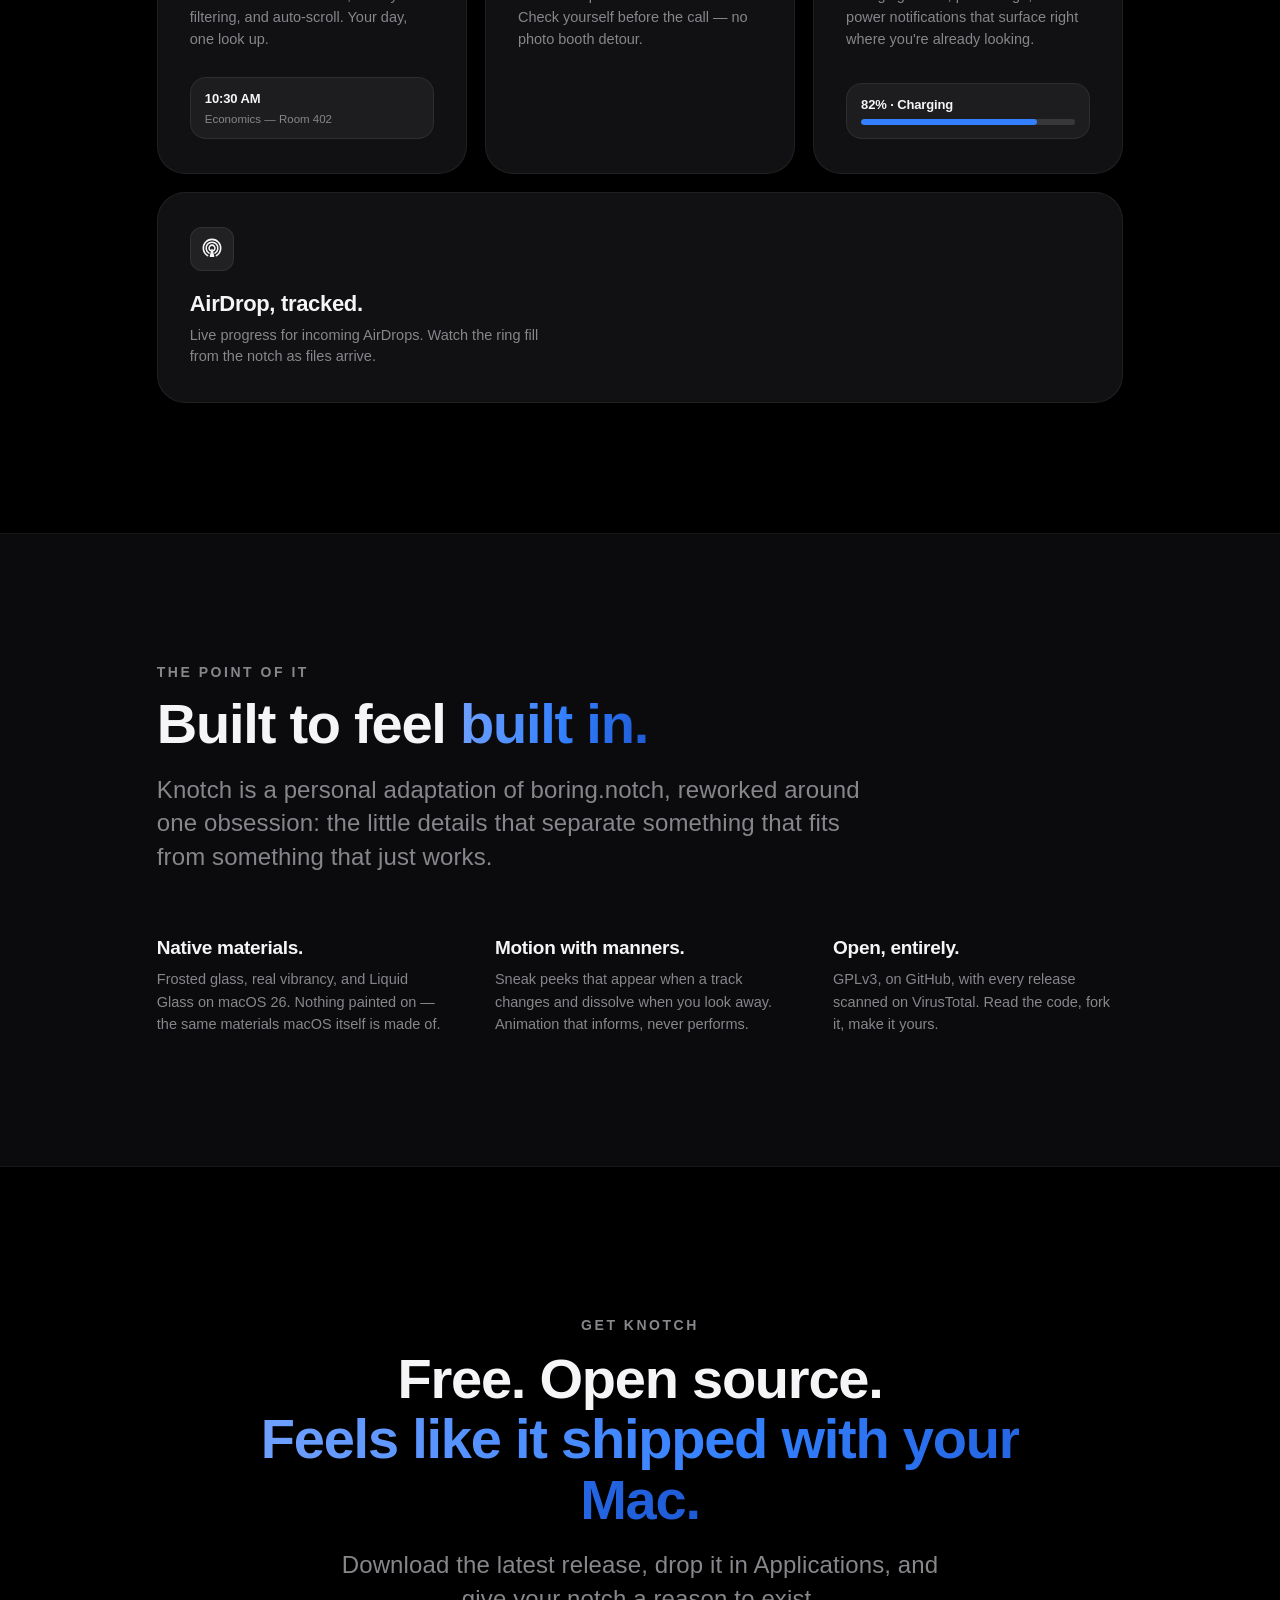
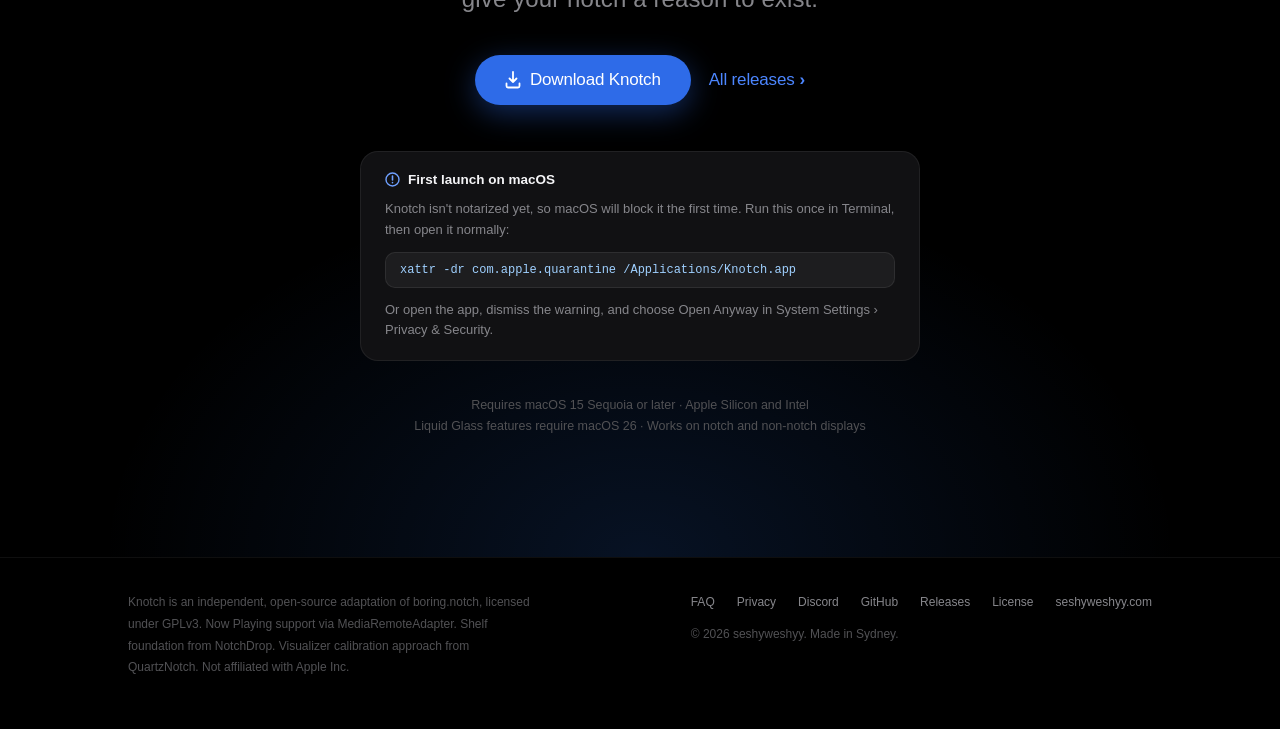
==== commit a5b1bf30: "Fade in gallery arrows only on hover + pause autoplay when tab isn't active" ====
--- a/index.html
+++ b/index.html
@@ -381,13 +381,29 @@
   align-items: center;
   justify-content: center;
   cursor: pointer;
-  transition: transform 0.3s var(--ease-spring), background 0.25s var(--ease-apple);
+  opacity: 0;
+  pointer-events: none;
+  transition: opacity 0.25s var(--ease-apple), transform 0.3s var(--ease-spring), background 0.25s var(--ease-apple);
   z-index: 4;
 }
 .gallery-arrow:hover { background: rgba(255, 255, 255, 0.14); transform: translateY(-50%) scale(1.08); }
 .gallery-arrow:active { transform: translateY(-50%) scale(0.92); }
 .gallery-arrow.prev { left: 14px; }
 .gallery-arrow.next { right: 14px; }
+
+/* Only reveal the arrows on hover for pointer devices; touch devices
+   (no real hover) keep them always visible since there's no hover state
+   to reveal them with. */
+@media (hover: hover) {
+  .gallery:hover .gallery-arrow,
+  .gallery-arrow:focus-visible {
+    opacity: 1;
+    pointer-events: auto;
+  }
+}
+@media (hover: none) {
+  .gallery-arrow { opacity: 1; pointer-events: auto; }
+}
 
 .gallery-dots {
   margin-top: 22px;
@@ -1355,10 +1371,25 @@
     function stopAutoplay() { clearInterval(autoplayTimer); }
     function restartAutoplay() { stopAutoplay(); startAutoplay(); }
 
+    var isHovering = false;
+    // Only resume if the mouse isn't still parked on the gallery and the
+    // tab is actually the one the person is looking at.
+    function resumeIfActive() {
+      if (!isHovering && !document.hidden && document.hasFocus()) startAutoplay();
+    }
+
     galleryTrack.addEventListener("pointerdown", stopAutoplay);
     galleryTrack.addEventListener("pointerup", restartAutoplay);
-    galleryTrack.addEventListener("mouseenter", stopAutoplay);
-    galleryTrack.addEventListener("mouseleave", startAutoplay);
+    galleryTrack.addEventListener("mouseenter", function () { isHovering = true; stopAutoplay(); });
+    galleryTrack.addEventListener("mouseleave", function () { isHovering = false; resumeIfActive(); });
+
+    // Don't burn cycles (or surprise the person) auto-advancing while the
+    // tab is backgrounded or another app is focused.
+    document.addEventListener("visibilitychange", function () {
+      if (document.hidden) stopAutoplay(); else resumeIfActive();
+    });
+    window.addEventListener("blur", stopAutoplay);
+    window.addEventListener("focus", resumeIfActive);
 
     window.addEventListener("resize", function () {
       galleryTrack.scrollLeft = slides[current].offsetLeft;
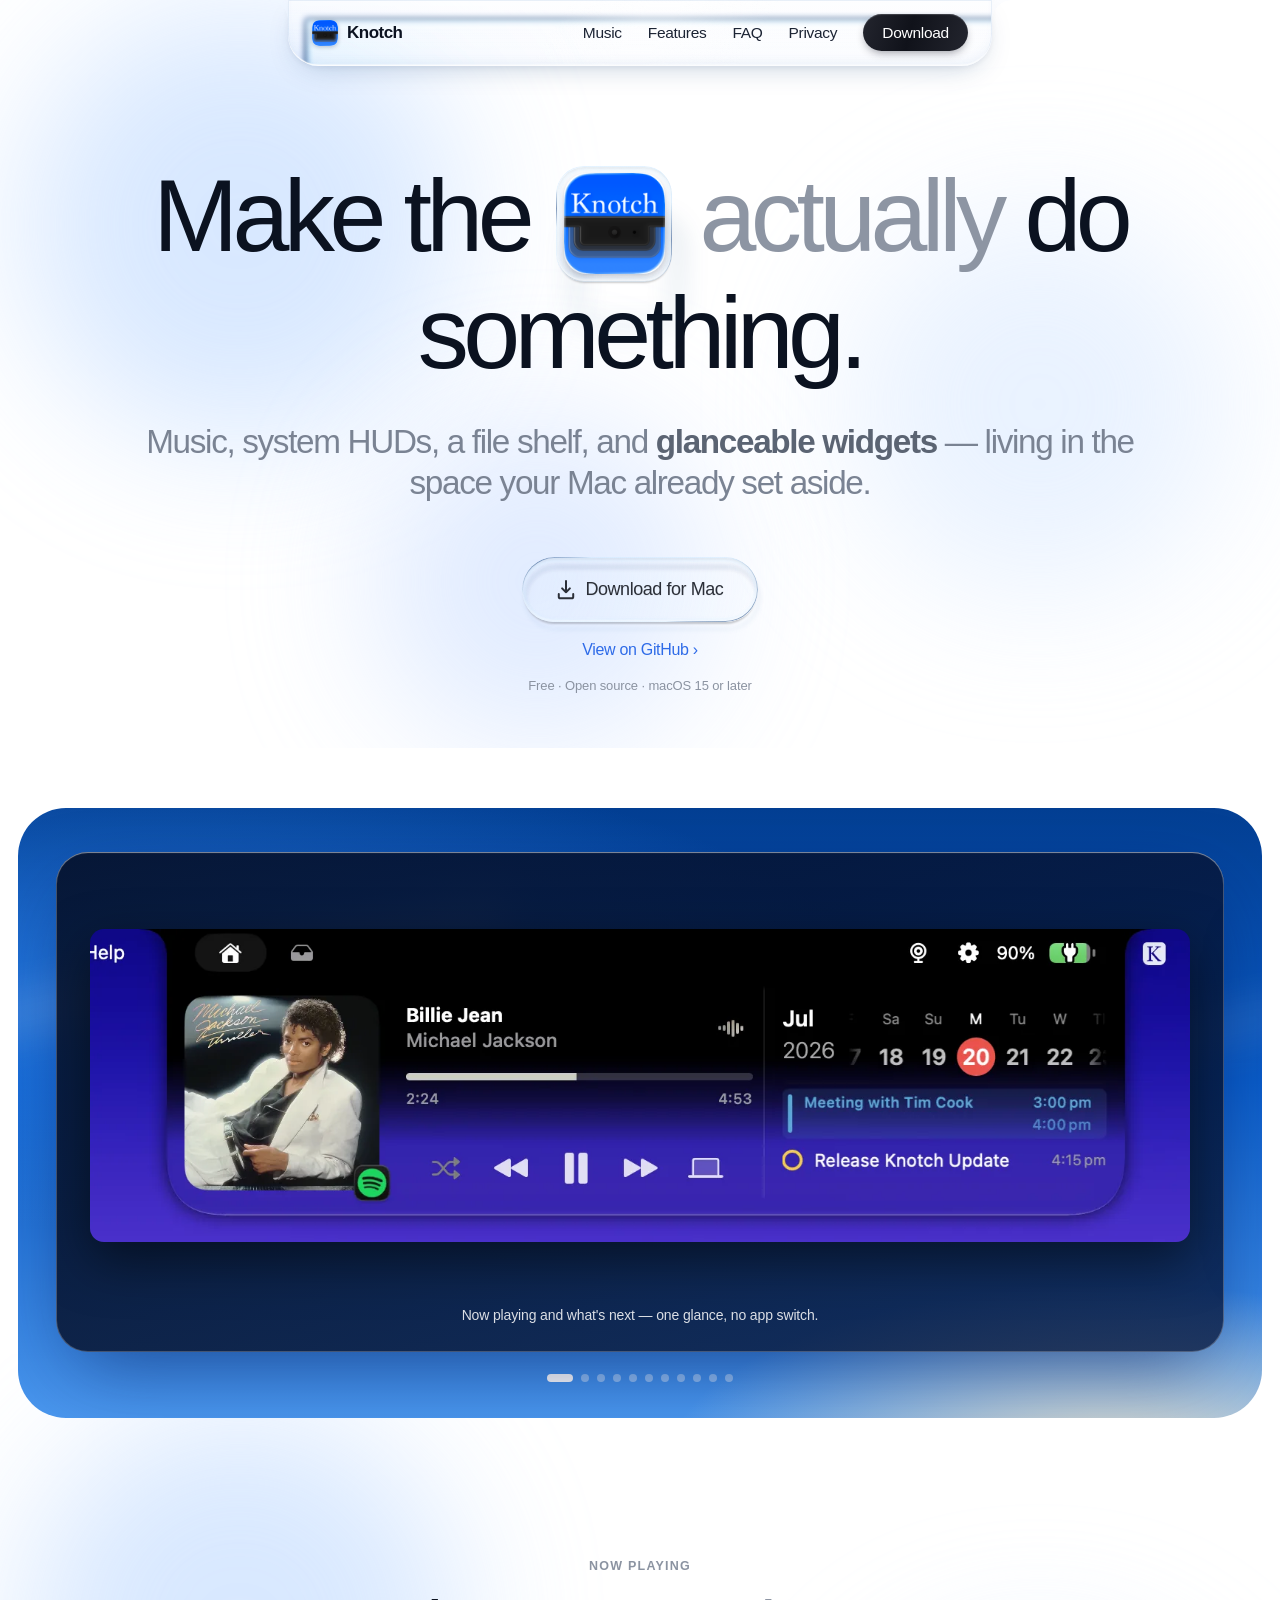
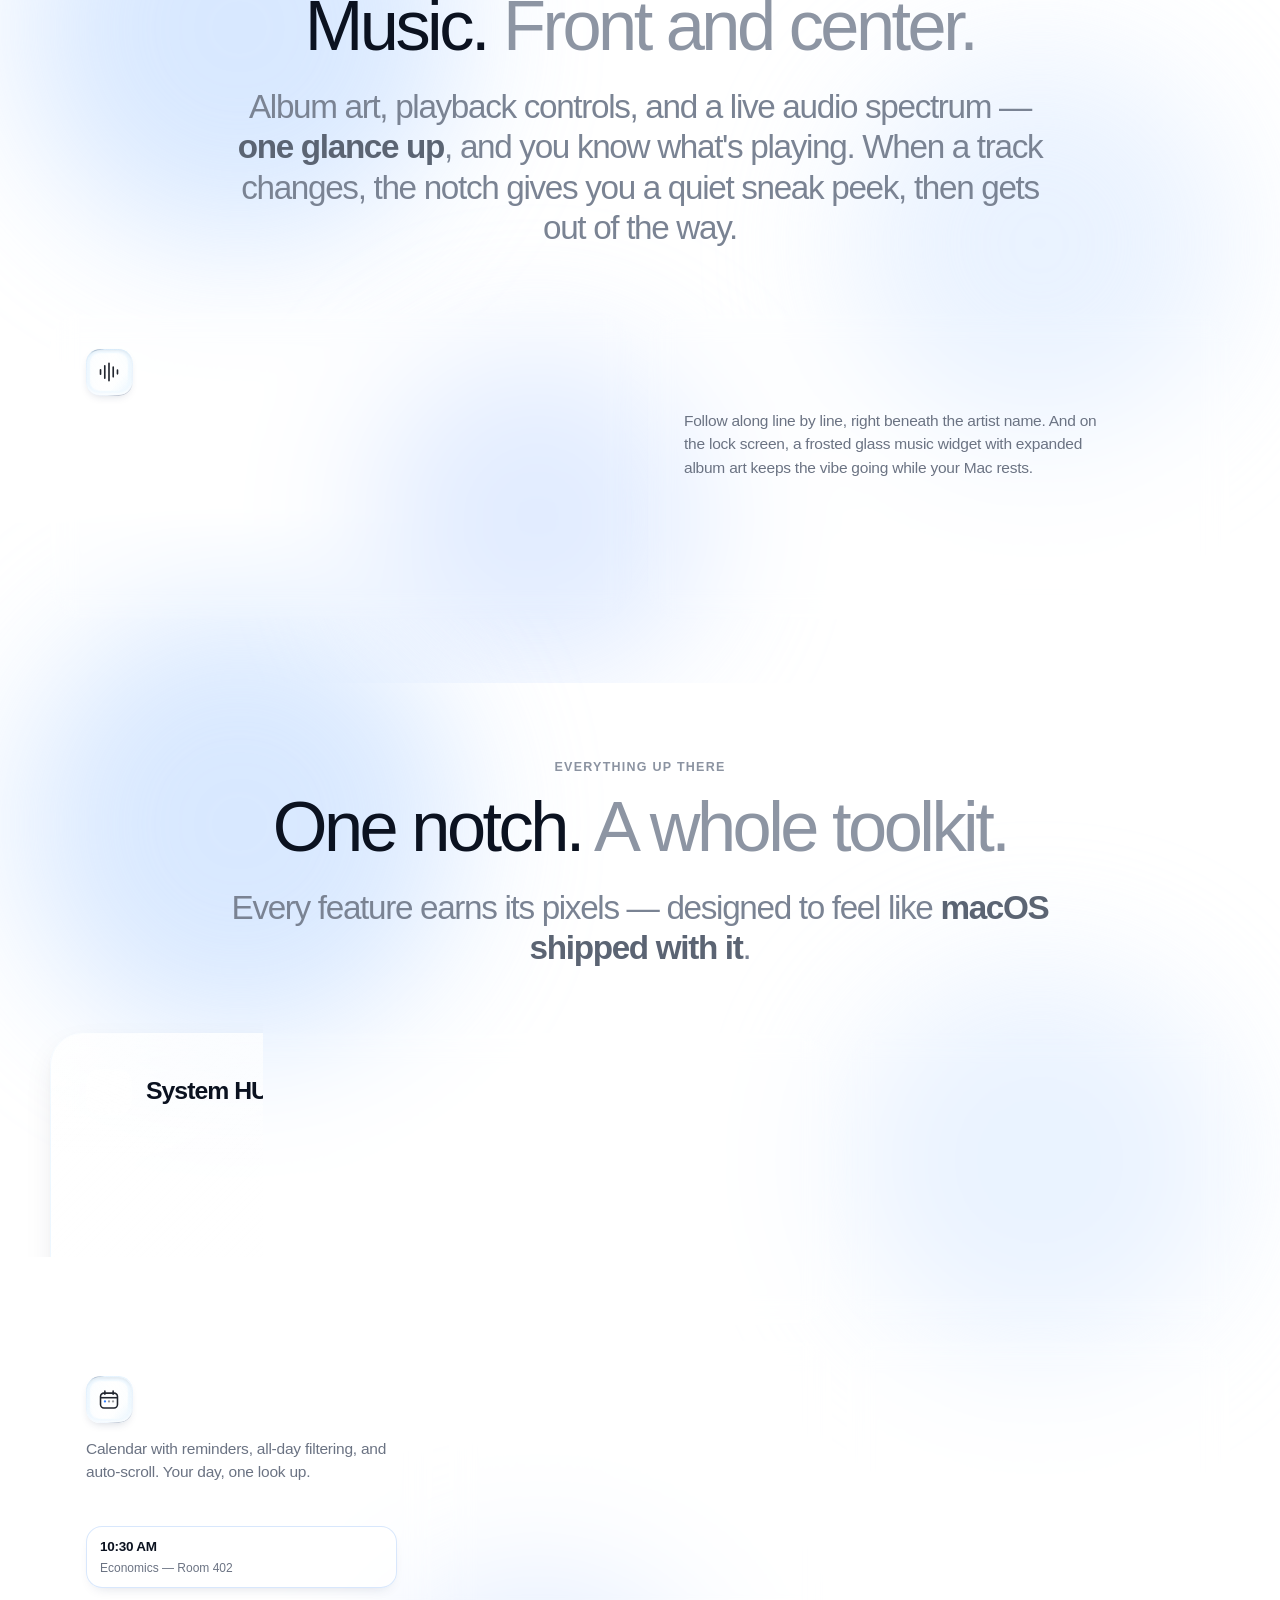
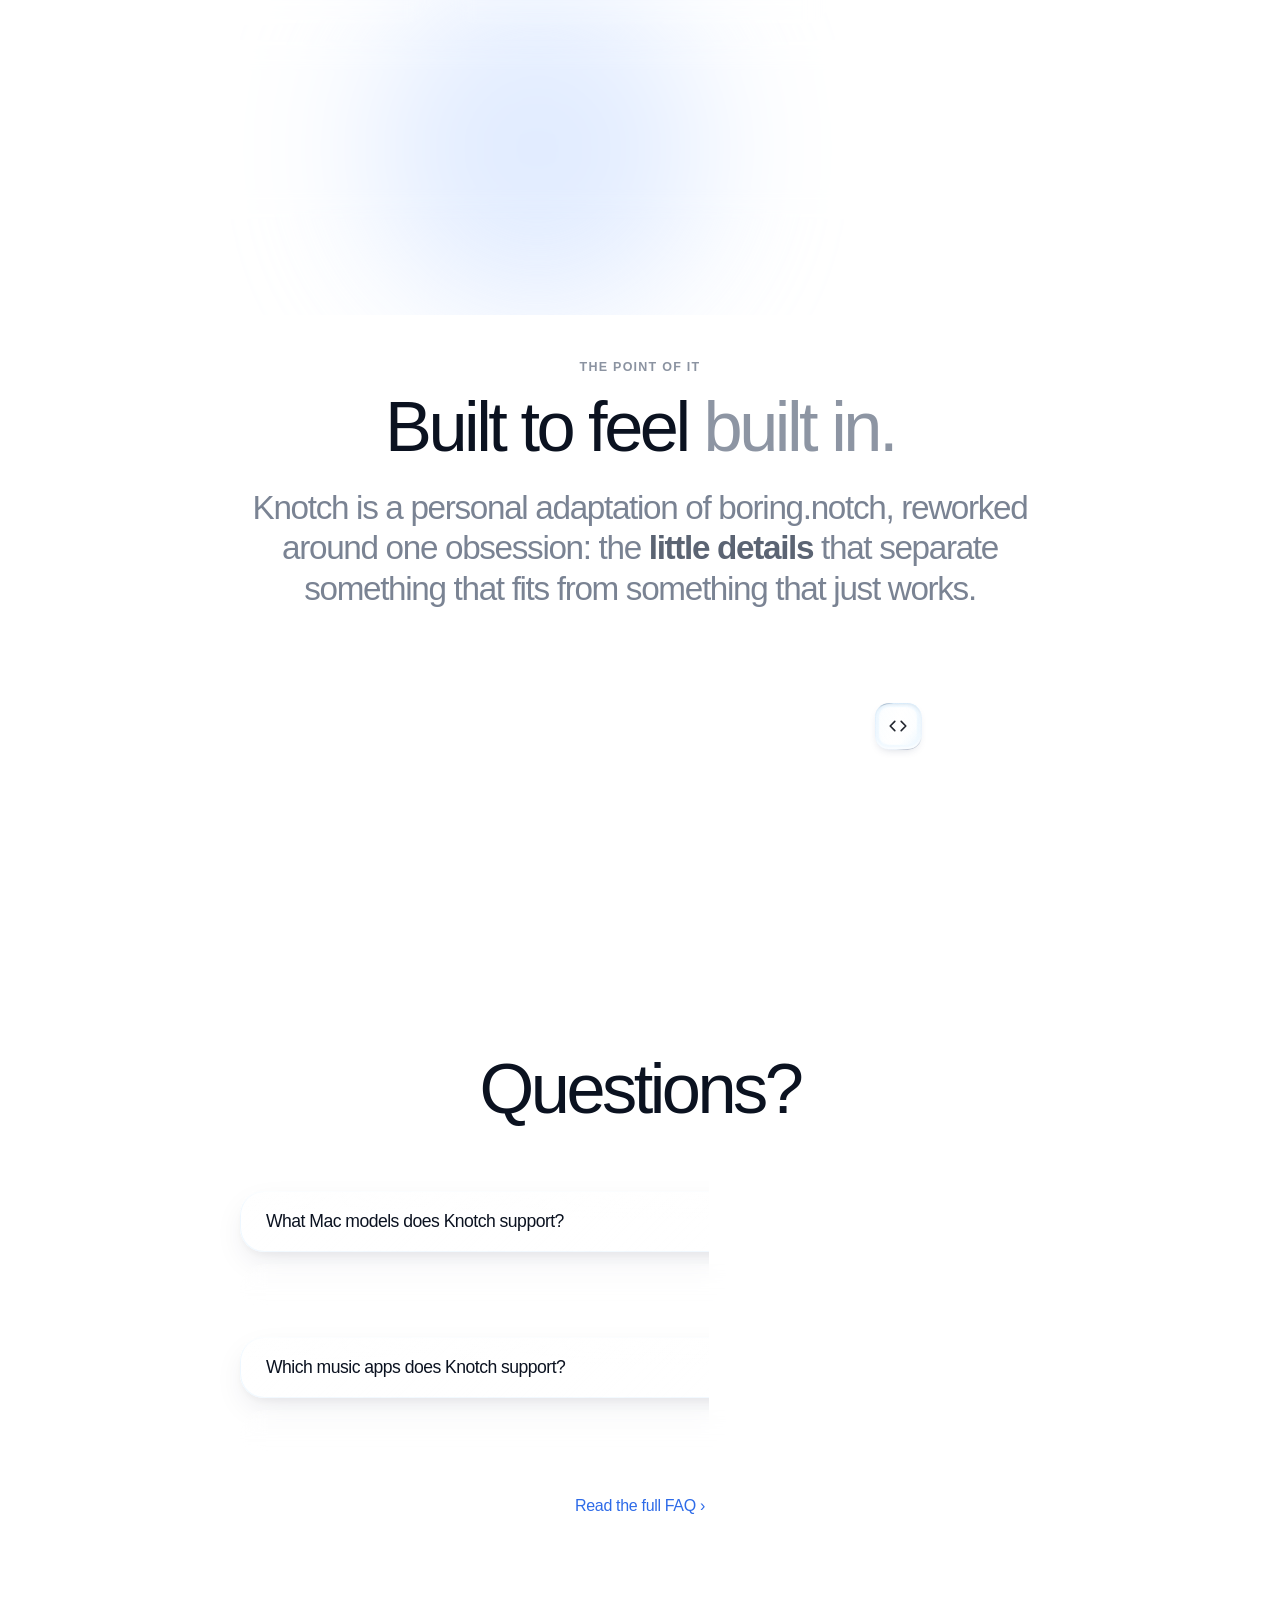
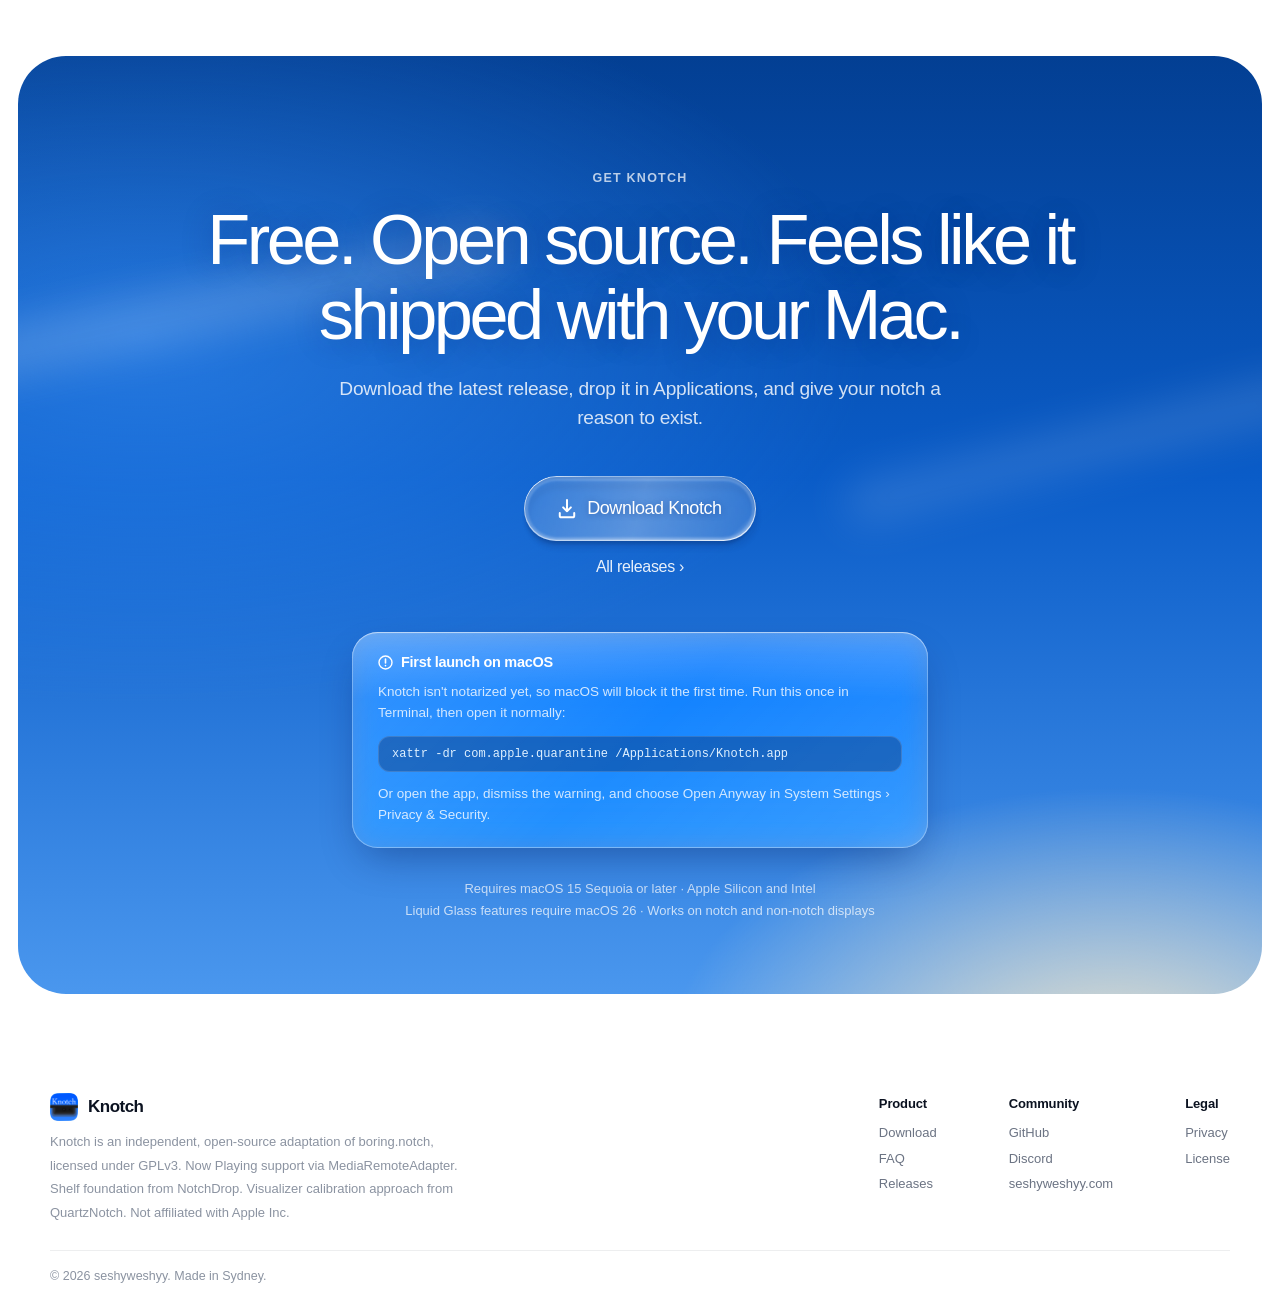
==== commit e07e5253: "Redesign site with light liquid-glass style Shared styles.css/pages.css/site.js, floating notch nav," ====
--- a/index.html
+++ b/index.html
@@ -2,954 +2,56 @@
 <html lang="en">
 <head>
 <meta charset="UTF-8">
-<meta name="viewport" content="width=device-width, initial-scale=1.0">
+<meta name="viewport" content="width=device-width, initial-scale=1.0, viewport-fit=cover">
 <title>Knotch — Make the notch actually do something.</title>
 <link rel="icon" type="image/svg+xml" href="favicon.svg">
 <link rel="apple-touch-icon" href="images/icon.png">
 <meta name="description" content="Knotch turns your MacBook's notch into music controls, system HUDs, a file shelf, and glanceable widgets. Free and open source for macOS.">
-<style>
-/* ================================================================
-   KNOTCH — Apple-style marketing site
-   Palette: #000 canvas · #0b0b0d panel · #f5f5f7 ink · #86868b mute
-            #4c86ff action · gradient #6fa0ff → #3380ff → #1e5ad6 (icon blues)
-   Type: SF Pro via system stack
-   ================================================================ */
-
-:root {
-  --ink: #f5f5f7;
-  --mute: #86868b;
-  --faint: #515154;
-  --canvas: #000000;
-  --panel: #0b0b0d;
-  --card: #111113;
-  --card-edge: rgba(255, 255, 255, 0.065);
-  --blue: #4c86ff;
-  --blue-deep: #2e6be8;
-  --glass: rgba(18, 18, 20, 0.72);
-  --grad: linear-gradient(96deg, #6fa0ff 0%, #3380ff 55%, #1e5ad6 100%);
-  --ease-apple: cubic-bezier(0.28, 0.11, 0.32, 1);
-  --ease-spring: cubic-bezier(0.32, 1.35, 0.42, 1);
-}
-
-* { margin: 0; padding: 0; box-sizing: border-box; }
-
-html { scroll-behavior: smooth; overflow-x: hidden; }
-
-body {
-  background: var(--canvas);
-  color: var(--ink);
-  font-family: -apple-system, BlinkMacSystemFont, "SF Pro Display", "SF Pro Text", "Helvetica Neue", Helvetica, Arial, sans-serif;
-  -webkit-font-smoothing: antialiased;
-  text-rendering: optimizeLegibility;
-  overflow-x: hidden;
-}
-
-::selection { background: rgba(51, 128, 255, 0.35); }
-
-/* ---------- Type scale ---------- */
-
-.display {
-  font-size: clamp(44px, 8.2vw, 96px);
-  line-height: 1.03;
-  font-weight: 700;
-  letter-spacing: -0.028em;
-}
-
-.headline {
-  font-size: clamp(32px, 5vw, 56px);
-  line-height: 1.08;
-  font-weight: 700;
-  letter-spacing: -0.022em;
-}
-
-.subhead {
-  font-size: clamp(19px, 2.2vw, 24px);
-  line-height: 1.4;
-  font-weight: 400;
-  letter-spacing: 0.005em;
-  color: var(--mute);
-}
-
-.eyebrow {
-  font-size: 14px;
-  font-weight: 600;
-  letter-spacing: 0.18em;
-  text-transform: uppercase;
-  color: var(--mute);
-}
-
-.grad-text {
-  background: var(--grad);
-  -webkit-background-clip: text;
-  background-clip: text;
-  color: transparent;
-}
-
-/* ---------- Nav ---------- */
-
-nav {
-  position: fixed;
-  top: 0; left: 0; right: 0;
-  z-index: 130;
-  height: 52px;
-  display: flex;
-  align-items: center;
-  justify-content: center;
-  background: var(--glass);
-  -webkit-backdrop-filter: saturate(180%) blur(20px);
-  backdrop-filter: saturate(180%) blur(20px);
-  border-bottom: 1px solid rgba(255, 255, 255, 0.06);
-}
-
-.nav-inner {
-  width: min(1024px, 92vw);
-  display: flex;
-  align-items: center;
-  justify-content: space-between;
-  gap: 24px;
-}
-
-.nav-mark {
-  display: flex;
-  align-items: center;
-  gap: 9px;
-  font-size: 17px;
-  font-weight: 600;
-  letter-spacing: -0.01em;
-  color: var(--ink);
-  text-decoration: none;
-  transition: opacity 0.25s var(--ease-apple);
-}
-.nav-mark:hover { opacity: 0.75; }
-
-.nav-app-icon {
-  width: 20px; height: 20px;
-  border-radius: 5px;
-  box-shadow: 0 1px 4px rgba(0, 0, 0, 0.4);
-}
-
-.nav-links {
-  display: flex;
-  align-items: center;
-  gap: 30px;
-}
-
-.nav-links a {
-  font-size: 13px;
-  color: rgba(245, 245, 247, 0.8);
-  text-decoration: none;
-  letter-spacing: -0.01em;
-  transition: color 0.25s var(--ease-apple);
-}
-.nav-links a:hover { color: var(--ink); }
-
-.nav-cta {
-  font-size: 13px;
-  font-weight: 500;
-  color: #fff;
-  background: var(--blue-deep);
-  border-radius: 980px;
-  padding: 6px 15px;
-  text-decoration: none;
-  transition: background 0.25s var(--ease-apple), transform 0.25s var(--ease-apple);
-}
-.nav-cta:hover { background: #3d7dff; }
-
-@media (max-width: 700px) {
-  .nav-links a:not(.nav-cta) { display: none; }
-}
-
-/* ---------- Buttons & links (no defaults anywhere) ---------- */
-
-.btn {
-  display: inline-flex;
-  align-items: center;
-  gap: 9px;
-  border: none;
-  cursor: pointer;
-  font-family: inherit;
-  font-size: 17px;
-  font-weight: 500;
-  letter-spacing: -0.01em;
-  border-radius: 980px;
-  padding: 15px 30px;
-  text-decoration: none;
-  transition: transform 0.35s var(--ease-spring), background 0.3s var(--ease-apple), box-shadow 0.3s var(--ease-apple);
-}
-.btn:active { transform: scale(0.96); }
-
-.btn-fill {
-  color: #fff;
-  background: var(--blue-deep);
-  box-shadow: 0 8px 30px rgba(46, 107, 232, 0.4);
-}
-.btn-fill:hover {
-  background: #3d7dff;
-  transform: translateY(-1px);
-  box-shadow: 0 12px 38px rgba(46, 107, 232, 0.5);
-}
-
-.btn-glass {
-  color: var(--ink);
-  background: rgba(255, 255, 255, 0.09);
-  -webkit-backdrop-filter: blur(14px);
-  backdrop-filter: blur(14px);
-  border: 1px solid rgba(255, 255, 255, 0.12);
-}
-.btn-glass:hover {
-  background: rgba(255, 255, 255, 0.15);
-  transform: translateY(-1px);
-}
-
-.link-more {
-  display: inline-flex;
-  align-items: center;
-  gap: 5px;
-  font-size: 17px;
-  color: var(--blue);
-  text-decoration: none;
-  letter-spacing: -0.01em;
-}
-.link-more .chev {
-  transition: transform 0.3s var(--ease-apple);
-  font-weight: 600;
-}
-.link-more:hover { text-decoration: underline; }
-.link-more:hover .chev { transform: translateX(3px); }
-
-/* ---------- Hero ---------- */
-
-.hero {
-  min-height: 100svh;
-  display: flex;
-  flex-direction: column;
-  align-items: center;
-  justify-content: center;
-  text-align: center;
-  padding: 120px 6vw 90px;
-  position: relative;
-}
-
-.hero-glow {
-  position: absolute;
-  top: -10%;
-  left: 50%;
-  transform: translateX(-50%);
-  width: 100vw;
-  height: 75vh;
-  background:
-    radial-gradient(ellipse 42% 46% at 42% 30%, rgba(51, 128, 255, 0.16), transparent 68%),
-    radial-gradient(ellipse 40% 44% at 60% 26%, rgba(30, 90, 214, 0.15), transparent 66%);
-  pointer-events: none;
-  filter: blur(6px);
-}
-
-.hero-eyebrow {
-  margin-bottom: 22px;
-  animation: rise 1s var(--ease-apple) 0.1s both;
-}
-
-.hero h1 {
-  max-width: 15ch;
-  animation: rise 1s var(--ease-apple) 0.22s both;
-}
-
-.hero .subhead {
-  max-width: 44ch;
-  margin-top: 26px;
-  animation: rise 1s var(--ease-apple) 0.36s both;
-}
-
-.hero-actions {
-  display: flex;
-  gap: 18px;
-  margin-top: 40px;
-  flex-wrap: wrap;
-  justify-content: center;
-  animation: rise 1s var(--ease-apple) 0.5s both;
-}
-
-.hero-fineprint {
-  margin-top: 24px;
-  font-size: 12px;
-  color: var(--faint);
-  letter-spacing: 0.01em;
-  animation: rise 1s var(--ease-apple) 0.62s both;
-}
-
-@keyframes rise {
-  from { opacity: 0; transform: translateY(26px); }
-  to   { opacity: 1; transform: translateY(0); }
-}
-
-/* ---------- Screenshot gallery ---------- */
-
-.demo-wrap {
-  width: min(880px, 94vw);
-  margin-top: 64px;
-  animation: rise 1.1s var(--ease-apple) 0.7s both;
-}
-
-.gallery { position: relative; }
-
-.gallery-viewport {
-  position: relative;
-  border-radius: 22px;
-  overflow: hidden;
-  border: 1px solid rgba(255, 255, 255, 0.09);
-  background:
-    radial-gradient(120% 150% at 18% 110%, #16234d 0%, transparent 55%),
-    radial-gradient(110% 140% at 84% 118%, #1c3a7d 0%, transparent 52%),
-    linear-gradient(180deg, #050508 0%, #0a0a14 100%);
-  box-shadow: 0 30px 90px rgba(0, 0, 0, 0.65);
-  height: clamp(320px, 42vw, 460px);
-  outline: none;
-}
-.gallery-viewport:focus-visible { box-shadow: 0 0 0 3px rgba(51, 128, 255, 0.7); }
-
-.gallery-track {
-  display: flex;
-  height: 100%;
-  margin: 0;
-  padding: 0;
-  list-style: none;
-  overflow-x: auto;
-  scroll-snap-type: x mandatory;
-  scroll-behavior: smooth;
-  -webkit-overflow-scrolling: touch;
-  scrollbar-width: none;
-  cursor: grab;
-}
-.gallery-track:active { cursor: grabbing; }
-.gallery-track::-webkit-scrollbar { display: none; }
-
-.gallery-slide {
-  flex: 0 0 100%;
-  scroll-snap-align: center;
-  display: flex;
-  flex-direction: column;
-  align-items: center;
-  justify-content: center;
-  gap: 16px;
-  padding: 30px 30px 26px;
-  box-sizing: border-box;
-}
-
-.shot-frame {
-  flex: 1 1 auto;
-  min-height: 0;
-  width: 100%;
-  display: flex;
-  align-items: center;
-  justify-content: center;
-}
-
-.gallery-slide img {
-  max-width: 100%;
-  max-height: 100%;
-  width: auto;
-  height: auto;
-  object-fit: contain;
-  border-radius: 14px;
-  box-shadow: 0 18px 50px rgba(0, 0, 0, 0.5);
-  -webkit-user-drag: none;
-  user-select: none;
-  pointer-events: none;
-}
-
-.gallery-caption {
-  flex: 0 0 auto;
-  font-size: 14px;
-  line-height: 1.4;
-  color: var(--mute);
-  text-align: center;
-  max-width: 46ch;
-}
-
-.gallery-arrow {
-  position: absolute;
-  top: 50%;
-  transform: translateY(-50%);
-  width: 40px; height: 40px;
-  border-radius: 50%;
-  border: 1px solid rgba(255, 255, 255, 0.12);
-  background: var(--glass);
-  -webkit-backdrop-filter: blur(16px);
-  backdrop-filter: blur(16px);
-  color: var(--ink);
-  display: flex;
-  align-items: center;
-  justify-content: center;
-  cursor: pointer;
-  opacity: 0;
-  pointer-events: none;
-  transition: opacity 0.25s var(--ease-apple), transform 0.3s var(--ease-spring), background 0.25s var(--ease-apple);
-  z-index: 4;
-}
-.gallery-arrow:hover { background: rgba(255, 255, 255, 0.14); transform: translateY(-50%) scale(1.08); }
-.gallery-arrow:active { transform: translateY(-50%) scale(0.92); }
-.gallery-arrow.prev { left: 14px; }
-.gallery-arrow.next { right: 14px; }
-
-/* Only reveal the arrows on hover for pointer devices; touch devices
-   (no real hover) keep them always visible since there's no hover state
-   to reveal them with. */
-@media (hover: hover) {
-  .gallery:hover .gallery-arrow,
-  .gallery-arrow:focus-visible {
-    opacity: 1;
-    pointer-events: auto;
-  }
-}
-@media (hover: none) {
-  .gallery-arrow { opacity: 1; pointer-events: auto; }
-}
-
-.gallery-dots {
-  margin-top: 22px;
-  display: flex;
-  align-items: center;
-  justify-content: center;
-  gap: 8px;
-}
-.gallery-dots .dot {
-  width: 7px; height: 7px;
-  border-radius: 4px;
-  border: none;
-  padding: 0;
-  background: rgba(255, 255, 255, 0.25);
-  cursor: pointer;
-  transition: width 0.35s var(--ease-spring), background 0.3s var(--ease-apple);
-}
-.gallery-dots .dot.active { width: 22px; background: var(--blue); }
-.gallery-dots .dot:hover { background: rgba(255, 255, 255, 0.45); }
-
-@media (max-width: 640px) {
-  .gallery-viewport { height: 300px; }
-  .gallery-arrow { width: 34px; height: 34px; }
-  .gallery-arrow.prev { left: 8px; }
-  .gallery-arrow.next { right: 8px; }
-  .gallery-caption { font-size: 13px; }
-}
-
-/* ---------- Section scaffolding ---------- */
-
-section { position: relative; }
-
-.section-pad {
-  padding: 130px 6vw;
-  max-width: 1120px;
-  margin: 0 auto;
-}
-
-.section-head {
-  max-width: 720px;
-  margin-bottom: 64px;
-}
-.section-head .eyebrow { margin-bottom: 14px; }
-.section-head .subhead { margin-top: 18px; }
-.section-head.centered {
-  margin-left: auto;
-  margin-right: auto;
-  text-align: center;
-}
-
-/* scroll reveal */
-.reveal {
-  opacity: 0;
-  transform: translateY(30px);
-  transition: opacity 0.9s var(--ease-apple), transform 0.9s var(--ease-apple);
-}
-.reveal.in {
-  opacity: 1;
-  transform: translateY(0);
-}
-
-/* ---------- Bento grid ---------- */
-
-.bento {
-  display: grid;
-  grid-template-columns: repeat(6, 1fr);
-  gap: 18px;
-}
-
-.card {
-  background: var(--card);
-  border: 1px solid var(--card-edge);
-  border-radius: 28px;
-  padding: 34px 32px;
-  overflow: hidden;
-  position: relative;
-  display: flex;
-  flex-direction: column;
-  transition: transform 0.5s var(--ease-apple), border-color 0.5s var(--ease-apple);
-}
-.card:hover {
-  transform: translateY(-4px);
-  border-color: rgba(255, 255, 255, 0.13);
-}
-
-.card-icon {
-  width: 44px; height: 44px;
-  border-radius: 12px;
-  display: flex;
-  align-items: center;
-  justify-content: center;
-  margin-bottom: 20px;
-  background: rgba(255, 255, 255, 0.07);
-  border: 1px solid rgba(255, 255, 255, 0.07);
-}
-
-.card h3 {
-  font-size: 22px;
-  font-weight: 700;
-  letter-spacing: -0.015em;
-  margin-bottom: 8px;
-}
-
-.card p {
-  font-size: 14.5px;
-  line-height: 1.5;
-  color: var(--mute);
-  max-width: 46ch;
-}
-
-.card-vis {
-  margin-top: auto;
-  padding-top: 26px;
-}
-
-.span-6 { grid-column: span 6; }
-.span-4 { grid-column: span 4; }
-.span-3 { grid-column: span 3; }
-.span-2 { grid-column: span 2; }
-
-@media (max-width: 900px) {
-  .span-4, .span-3, .span-2 { grid-column: span 6; }
-}
-
-/* --- card visuals --- */
-
-/* HUD demo */
-.hud-demo {
-  display: flex;
-  justify-content: center;
-}
-.hud-pill {
-  display: flex;
-  align-items: center;
-  gap: 12px;
-  padding: 12px 18px;
-  border-radius: 999px;
-  background: rgba(0, 0, 0, 0.75);
-  border: 1px solid rgba(255, 255, 255, 0.1);
-  box-shadow: 0 14px 34px rgba(0, 0, 0, 0.5), 0 0 34px rgba(77, 159, 255, 0.12);
-}
-.hud-track {
-  width: 150px; height: 5px;
-  border-radius: 5px;
-  background: rgba(255, 255, 255, 0.16);
-  overflow: hidden;
-}
-.hud-fill {
-  height: 100%;
-  width: 55%;
-  border-radius: 5px;
-  background: linear-gradient(90deg, #6fa0ff, #1e5ad6);
-  transition: width 0.7s var(--ease-spring);
-}
-
-/* Spectrum bar, shared base (colors/animation) — used by the waveform notch demo below */
-.bar {
-  width: 2.5px;
-  border-radius: 2px;
-  background: #6fa0ff;
-  height: 30%;
-  animation: pulse 0.9s ease-in-out infinite alternate;
-}
-.bar:nth-child(2) { animation-delay: 0.15s; background: #4c86ff; }
-.bar:nth-child(3) { animation-delay: 0.3s;  background: #3380ff; }
-.bar:nth-child(4) { animation-delay: 0.45s; background: #4c86ff; }
-.bar:nth-child(5) { animation-delay: 0.6s;  background: #6fa0ff; }
-
-@keyframes pulse {
-  from { height: 22%; }
-  to   { height: 96%; }
-}
-
-/* Waveform notch demo */
-.wave-demo {
-  position: relative;
-  display: flex;
-  justify-content: center;
-  padding-top: 1px;
-}
-.wave-demo::before {
-  content: "";
-  position: absolute;
-  top: 0; left: 6%; right: 6%;
-  height: 1px;
-  background: rgba(255, 255, 255, 0.09);
-}
-.wave-notch {
-  width: 216px;
-  height: 58px;
-  background: #000;
-  border: 1px solid rgba(255, 255, 255, 0.09);
-  border-top: none;
-  border-radius: 0 0 20px 20px;
-  display: flex;
-  align-items: center;
-  justify-content: center;
-  gap: 4px;
-  padding: 12px 18px;
-  box-shadow: 0 16px 36px rgba(0, 0, 0, 0.55), 0 6px 30px rgba(51, 128, 255, 0.12);
-}
-.wave-notch .bar { width: 4px; }
-.wave-notch .bar:nth-child(1) { animation: wfB 1.55s ease-in-out infinite; animation-delay: -0.45s; }
-.wave-notch .bar:nth-child(2) { animation: wfA 1.25s ease-in-out infinite; animation-delay: -0.8s; }
-.wave-notch .bar:nth-child(3) { animation: wfC 1.75s ease-in-out infinite; animation-delay: -0.2s; }
-.wave-notch .bar:nth-child(4) { animation: wfA 1.4s ease-in-out infinite; animation-delay: -1.05s; }
-.wave-notch .bar:nth-child(5) { animation: wfB 1.15s ease-in-out infinite; animation-delay: -0.35s; }
-.wave-notch .bar:nth-child(6) { animation: wfC 1.6s ease-in-out infinite; animation-delay: -0.85s; }
-
-@keyframes wfA {
-  0%   { height: 24%; }
-  18%  { height: 78%; }
-  35%  { height: 40%; }
-  52%  { height: 92%; }
-  70%  { height: 30%; }
-  85%  { height: 64%; }
-  100% { height: 24%; }
-}
-@keyframes wfB {
-  0%   { height: 58%; }
-  15%  { height: 26%; }
-  40%  { height: 88%; }
-  60%  { height: 36%; }
-  80%  { height: 70%; }
-  100% { height: 58%; }
-}
-@keyframes wfC {
-  0%   { height: 34%; }
-  20%  { height: 95%; }
-  45%  { height: 48%; }
-  65%  { height: 26%; }
-  82%  { height: 80%; }
-  100% { height: 34%; }
-}
-
-/* Shelf demo */
-.shelf-demo {
-  display: flex;
-  justify-content: center;
-  gap: 10px;
-}
-.shelf-chip {
-  display: flex;
-  align-items: center;
-  gap: 8px;
-  font-size: 12.5px;
-  font-weight: 500;
-  color: rgba(245, 245, 247, 0.9);
-  background: rgba(255, 255, 255, 0.07);
-  border: 1px solid rgba(255, 255, 255, 0.09);
-  border-radius: 12px;
-  padding: 9px 13px;
-  animation: floaty 3.4s ease-in-out infinite alternate;
-}
-.shelf-chip:nth-child(2) { animation-delay: 0.5s; }
-.shelf-chip:nth-child(3) { animation-delay: 1s; }
-@keyframes floaty {
-  from { transform: translateY(0); }
-  to   { transform: translateY(-6px); }
-}
-
-/* Widget row */
-.widget-row {
-  display: flex;
-  gap: 10px;
-  flex-wrap: wrap;
-}
-.widget-tile {
-  flex: 1 1 100px;
-  min-width: 96px;
-  border-radius: 16px;
-  background: rgba(255, 255, 255, 0.05);
-  border: 1px solid rgba(255, 255, 255, 0.07);
-  padding: 13px 14px;
-  font-size: 11.5px;
-  color: var(--mute);
-  display: flex;
-  flex-direction: column;
-  gap: 7px;
-}
-.widget-tile strong {
-  color: var(--ink);
-  font-size: 13px;
-  font-weight: 600;
-  letter-spacing: -0.01em;
-}
-.batt-shell {
-  width: 100%; height: 6px;
-  border-radius: 6px;
-  background: rgba(255, 255, 255, 0.12);
-  overflow: hidden;
-}
-.batt-fill {
-  width: 82%;
-  height: 100%;
-  border-radius: 6px;
-  background: #3380ff;
-}
-
-/* Lock screen card */
-.lock-vis {
-  border-radius: 18px;
-  padding: 18px;
-  background:
-    radial-gradient(90% 130% at 20% 115%, rgba(77, 159, 255, 0.28), transparent 60%),
-    radial-gradient(90% 130% at 85% 110%, rgba(30, 90, 214, 0.28), transparent 60%),
-    rgba(255, 255, 255, 0.04);
-  border: 1px solid rgba(255, 255, 255, 0.08);
-  display: flex;
-  align-items: center;
-  gap: 13px;
-  -webkit-backdrop-filter: blur(10px);
-  backdrop-filter: blur(10px);
-}
-.lock-art {
-  width: 42px; height: 42px;
-  border-radius: 10px;
-  background: linear-gradient(135deg, #6fa0ff, #2e6be8);
-  flex-shrink: 0;
-}
-.lock-meta { font-size: 12px; color: var(--mute); line-height: 1.4; }
-.lock-meta strong { display: block; color: var(--ink); font-size: 13.5px; letter-spacing: -0.01em; }
-
-/* ---------- Craft strip ---------- */
-
-.craft {
-  background: var(--panel);
-  border-top: 1px solid rgba(255, 255, 255, 0.05);
-  border-bottom: 1px solid rgba(255, 255, 255, 0.05);
-}
-
-.craft-grid {
-  display: grid;
-  grid-template-columns: repeat(3, 1fr);
-  gap: 48px;
-  margin-top: 20px;
-}
-@media (max-width: 820px) { .craft-grid { grid-template-columns: 1fr; gap: 36px; } }
-
-.craft-item h3 {
-  font-size: 19px;
-  font-weight: 700;
-  letter-spacing: -0.015em;
-  margin-bottom: 9px;
-}
-.craft-item p {
-  font-size: 14.5px;
-  color: var(--mute);
-  line-height: 1.55;
-}
-
-/* ---------- Download ---------- */
-
-.dl {
-  text-align: center;
-  padding: 150px 6vw 120px;
-  position: relative;
-}
-.dl-glow {
-  position: absolute;
-  inset: auto 0 0 0;
-  height: 60%;
-  background: radial-gradient(60% 90% at 50% 100%, rgba(51, 128, 255, 0.14), transparent 70%);
-  pointer-events: none;
-}
-.dl-inner { position: relative; max-width: 760px; margin: 0 auto; }
-
-.dl .headline { margin-bottom: 18px; }
-.dl .subhead { max-width: 46ch; margin: 0 auto; }
-
-.dl-actions {
-  display: flex;
-  gap: 18px;
-  justify-content: center;
-  flex-wrap: wrap;
-  margin-top: 40px;
-}
-
-.dl-note {
-  margin-top: 46px;
-  display: inline-flex;
-  flex-direction: column;
-  gap: 12px;
-  text-align: left;
-  background: var(--card);
-  border: 1px solid var(--card-edge);
-  border-radius: 18px;
-  padding: 20px 24px;
-  max-width: min(560px, 100%);
-}
-.dl-note-title {
-  display: flex;
-  align-items: center;
-  gap: 8px;
-  font-size: 13.5px;
-  font-weight: 600;
-}
-.dl-note p { font-size: 13px; color: var(--mute); line-height: 1.55; }
-.dl-note code {
-  font-family: "SF Mono", ui-monospace, SFMono-Regular, Menlo, monospace;
-  font-size: 12px;
-  color: #9fd0ff;
-  background: rgba(255, 255, 255, 0.05);
-  border: 1px solid rgba(255, 255, 255, 0.08);
-  border-radius: 10px;
-  padding: 10px 14px;
-  display: block;
-  overflow-x: auto;
-  white-space: nowrap;
-}
-
-.dl-reqs {
-  margin-top: 34px;
-  font-size: 12.5px;
-  color: var(--faint);
-  line-height: 1.7;
-}
-
-/* ---------- Footer ---------- */
-
-footer {
-  border-top: 1px solid rgba(255, 255, 255, 0.06);
-  padding: 34px 6vw 50px;
-  font-size: 12px;
-  color: var(--mute);
-}
-.foot-inner {
-  max-width: 1024px;
-  margin: 0 auto;
-  display: flex;
-  flex-wrap: wrap;
-  justify-content: space-between;
-  gap: 18px;
-  line-height: 1.8;
-}
-.foot-links { display: flex; gap: 22px; flex-wrap: wrap; }
-.foot-links a {
-  color: var(--mute);
-  text-decoration: none;
-  transition: color 0.25s var(--ease-apple);
-}
-.foot-links a:hover { color: var(--ink); }
-.foot-fine { max-width: 62ch; color: var(--faint); }
-
-/* ---------- Motion preferences ---------- */
-
-
-/* ---------- Mobile menu (Apple-style) ---------- */
-
-.nav-burger {
-  display: none;
-  border: none;
-  background: transparent;
-  cursor: pointer;
-  width: 40px; height: 40px;
-  margin-right: -8px;
-  position: relative;
-  z-index: 120;
-  flex-shrink: 0;
-}
-.nav-burger span {
-  position: absolute; left: 11px; right: 11px;
-  height: 1.5px;
-  border-radius: 2px;
-  background: var(--ink);
-  transition: transform 0.45s var(--ease-apple), top 0.45s var(--ease-apple);
-}
-.nav-burger span:nth-child(1) { top: 16.5px; }
-.nav-burger span:nth-child(2) { top: 23.5px; }
-body.menu-open .nav-burger span:nth-child(1) { top: 20px; transform: rotate(45deg); }
-body.menu-open .nav-burger span:nth-child(2) { top: 20px; transform: rotate(-45deg); }
-
-.mobile-menu {
-  position: fixed;
-  inset: 0;
-  z-index: 110;
-  background: rgba(8, 8, 10, 0.82);
-  -webkit-backdrop-filter: saturate(180%) blur(26px);
-  backdrop-filter: saturate(180%) blur(26px);
-  padding: 108px 9vw 40px;
-  display: flex;
-  flex-direction: column;
-  opacity: 0;
-  visibility: hidden;
-  transition: opacity 0.45s var(--ease-apple), visibility 0s linear 0.45s;
-}
-body.menu-open .mobile-menu {
-  opacity: 1;
-  visibility: visible;
-  transition: opacity 0.45s var(--ease-apple), visibility 0s;
-}
-.mobile-menu a {
-  font-size: 27px;
-  font-weight: 600;
-  letter-spacing: -0.02em;
-  color: var(--ink);
-  text-decoration: none;
-  padding: 15px 0;
-  border-bottom: 1px solid rgba(255, 255, 255, 0.08);
-  opacity: 0;
-  transform: translateY(16px);
-  transition: opacity 0.5s var(--ease-apple), transform 0.5s var(--ease-apple);
-}
-.mobile-menu a:active { color: var(--blue); }
-body.menu-open .mobile-menu a { opacity: 1; transform: translateY(0); }
-body.menu-open .mobile-menu a:nth-child(1) { transition-delay: 0.06s; }
-body.menu-open .mobile-menu a:nth-child(2) { transition-delay: 0.11s; }
-body.menu-open .mobile-menu a:nth-child(3) { transition-delay: 0.16s; }
-body.menu-open .mobile-menu a:nth-child(4) { transition-delay: 0.21s; }
-body.menu-open .mobile-menu a:nth-child(5) { transition-delay: 0.26s; }
-body.menu-open .mobile-menu a:nth-child(6) { transition-delay: 0.31s; }
-body.menu-open { overflow: hidden; }
-
-@media (max-width: 700px) { .nav-burger { display: block; } }
-@media (min-width: 701px) { .mobile-menu { display: none; } }
-
-@media (prefers-reduced-motion: reduce) {
-  *, *::before, *::after {
-    animation-duration: 0.01ms !important;
-    animation-iteration-count: 1 !important;
-    transition-duration: 0.01ms !important;
-  }
-  html { scroll-behavior: auto; }
-  .reveal { opacity: 1; transform: none; }
-}
-</style>
+<link rel="stylesheet" href="styles.css">
 </head>
 <body>
+<svg class="lens-defs" width="0" height="0" style="position:absolute" aria-hidden="true" focusable="false"><defs>
+<filter id="nav-lens" x="0%" y="0%" width="100%" height="100%" filterUnits="objectBoundingBox" primitiveUnits="userSpaceOnUse" color-interpolation-filters="sRGB">
+<feImage href="data:image/svg+xml,%3Csvg%20xmlns%3D%22http%3A%2F%2Fwww.w3.org%2F2000%2Fsvg%22%20width%3D%22704%22%20height%3D%2276%22%3E%3Cdefs%3E%3ClinearGradient%20id%3D%22g%22%20x1%3D%220%22%20y1%3D%220%22%20x2%3D%221%22%20y2%3D%220%22%3E%3Cstop%20offset%3D%220%22%20stop-color%3D%22rgb%280%2C0%2C0%29%22%2F%3E%3Cstop%20offset%3D%220.011%22%20stop-color%3D%22rgb%2864%2C64%2C64%29%22%2F%3E%3Cstop%20offset%3D%220.022%22%20stop-color%3D%22rgb%28104%2C104%2C104%29%22%2F%3E%3Cstop%20offset%3D%220.033%22%20stop-color%3D%22rgb%28123%2C123%2C123%29%22%2F%3E%3Cstop%20offset%3D%220.044%22%20stop-color%3D%22rgb%28128%2C128%2C128%29%22%2F%3E%3Cstop%20offset%3D%220.956%22%20stop-color%3D%22rgb%28128%2C128%2C128%29%22%2F%3E%3Cstop%20offset%3D%220.967%22%20stop-color%3D%22rgb%28133%2C133%2C133%29%22%2F%3E%3Cstop%20offset%3D%220.978%22%20stop-color%3D%22rgb%28152%2C152%2C152%29%22%2F%3E%3Cstop%20offset%3D%220.989%22%20stop-color%3D%22rgb%28192%2C192%2C192%29%22%2F%3E%3Cstop%20offset%3D%221%22%20stop-color%3D%22rgb%28255%2C255%2C255%29%22%2F%3E%3C%2FlinearGradient%3E%3C%2Fdefs%3E%3Crect%20width%3D%22704%22%20height%3D%2276%22%20fill%3D%22url%28%23g%29%22%2F%3E%3C%2Fsvg%3E" x="0%" y="0%" width="100%" height="100%" preserveAspectRatio="none" result="rampX"/>
+<feImage href="data:image/svg+xml,%3Csvg%20xmlns%3D%22http%3A%2F%2Fwww.w3.org%2F2000%2Fsvg%22%20width%3D%22704%22%20height%3D%2276%22%3E%3Cdefs%3E%3ClinearGradient%20id%3D%22g%22%20x1%3D%220%22%20y1%3D%220%22%20x2%3D%220%22%20y2%3D%221%22%3E%3Cstop%20offset%3D%220%22%20stop-color%3D%22rgb%28128%2C128%2C128%29%22%2F%3E%3Cstop%20offset%3D%220.1%22%20stop-color%3D%22rgb%28128%2C128%2C128%29%22%2F%3E%3Cstop%20offset%3D%220.325%22%20stop-color%3D%22rgb%28133%2C133%2C133%29%22%2F%3E%3Cstop%20offset%3D%220.55%22%20stop-color%3D%22rgb%28152%2C152%2C152%29%22%2F%3E%3Cstop%20offset%3D%220.775%22%20stop-color%3D%22rgb%28192%2C192%2C192%29%22%2F%3E%3Cstop%20offset%3D%221%22%20stop-color%3D%22rgb%28255%2C255%2C255%29%22%2F%3E%3C%2FlinearGradient%3E%3C%2Fdefs%3E%3Crect%20width%3D%22704%22%20height%3D%2276%22%20fill%3D%22url%28%23g%29%22%2F%3E%3C%2Fsvg%3E" x="0%" y="0%" width="100%" height="100%" preserveAspectRatio="none" result="rampY"/>
+<feColorMatrix in="rampX" type="matrix" result="mapX" values="1 0 0 0 0  0 0 0 0 0  0 0 0 0 0  0 0 0 0 1"/>
+<feColorMatrix in="rampY" type="matrix" result="mapY" values="0 0 0 0 0  0 1 0 0 0  0 0 0 0 0  0 0 0 0 1"/>
+<feComposite in="mapX" in2="mapY" operator="arithmetic" k1="0" k2="1" k3="1" k4="0" result="map"/>
+<feDisplacementMap in="SourceGraphic" in2="map" scale="40" xChannelSelector="R" yChannelSelector="G" result="lensR"/>
+<feDisplacementMap in="SourceGraphic" in2="map" scale="38" xChannelSelector="R" yChannelSelector="G" result="lensG"/>
+<feDisplacementMap in="SourceGraphic" in2="map" scale="36" xChannelSelector="R" yChannelSelector="G" result="lensB"/>
+<feColorMatrix in="lensR" type="matrix" result="onlyR" values="1 0 0 0 0  0 0 0 0 0  0 0 0 0 0  0 0 0 1 0"/>
+<feColorMatrix in="lensG" type="matrix" result="onlyG" values="0 0 0 0 0  0 1 0 0 0  0 0 0 0 0  0 0 0 1 0"/>
+<feColorMatrix in="lensB" type="matrix" result="onlyB" values="0 0 0 0 0  0 0 0 0 0  0 0 1 0 0  0 0 0 1 0"/>
+<feBlend in="onlyR" in2="onlyG" mode="lighten" result="lensRG"/>
+<feBlend in="lensRG" in2="onlyB" mode="lighten"/>
+</filter></defs></svg>
 
 <!-- ============ NAV ============ -->
-<nav>
-  <div class="nav-inner">
-    <a class="nav-mark" href="#top" aria-label="Knotch home">
-      <img class="nav-app-icon" src="images/icon.png" alt="" aria-hidden="true">
-      Knotch
-    </a>
-    <div class="nav-links">
-      <a href="#music">Music</a>
-      <a href="#features">Features</a>
-      <a href="faq.html">FAQ</a>
-      <a href="privacy.html">Privacy</a>
-      <a class="nav-cta" href="#download">Download</a>
-    </div>
-    <button class="nav-burger" id="navBurger" aria-label="Open menu" aria-expanded="false" aria-controls="mobileMenu">
-      <span></span><span></span>
-    </button>
+<nav class="nav-root" aria-label="Main">
+  <div class="nav-shell">
+    <span class="nav-ear l" aria-hidden="true"></span>
+    <span class="nav-ear r" aria-hidden="true"></span>
+    <div class="nav-glass" aria-hidden="true"></div>
+    <div class="nav-tint" aria-hidden="true"></div>
+    <div class="nav-sheen" aria-hidden="true"></div>
+    <div class="nav-rim" aria-hidden="true"></div>
+    <div class="nav-content">
+      <a class="nav-mark" href="#top" aria-label="Knotch home">
+        <img class="nav-app-icon" src="images/icon.png" alt="" aria-hidden="true">
+        Knotch
+      </a>
+      <div class="nav-links">
+        <a href="#music">Music</a>
+        <a href="#features">Features</a>
+        <a href="faq.html">FAQ</a>
+        <a href="privacy.html">Privacy</a>
+        <a class="nav-cta" href="#download">Download</a>
+      </div>
+      <button class="nav-burger" id="navBurger" aria-label="Open menu" aria-expanded="false" aria-controls="mobileMenu">
+        <span></span><span></span>
+      </button>
+    </div>
   </div>
 </nav>
 
@@ -962,75 +64,82 @@
   <a href="#download">Download</a>
 </div>
 
+<main>
 <!-- ============ HERO ============ -->
 <header class="hero" id="top">
-  <div class="hero-glow" aria-hidden="true"></div>
-
-  <p class="eyebrow hero-eyebrow">Knotch for macOS</p>
-  <h1 class="display">Make the notch <span class="grad-text">actually do something.</span></h1>
-  <p class="subhead">Music, system HUDs, a file shelf, and glanceable widgets — living in the space your Mac already set aside.</p>
-
-  <div class="hero-actions">
-    <a class="btn btn-fill" href="download.html">
-      <svg width="16" height="18" viewBox="0 0 16 18" fill="none" aria-hidden="true">
-        <path d="M8 1v10M4.5 7.5 8 11l3.5-3.5" stroke="currentColor" stroke-width="1.8" stroke-linecap="round" stroke-linejoin="round"/>
-        <path d="M1.5 12.5V15a1.5 1.5 0 0 0 1.5 1.5h10A1.5 1.5 0 0 0 14.5 15v-2.5" stroke="currentColor" stroke-width="1.8" stroke-linecap="round"/>
-      </svg>
-      Download for Mac
-    </a>
-    <a class="btn btn-glass" href="https://github.com/seshyweshyy/Knotch">
-      View on GitHub
-    </a>
-  </div>
-  <p class="hero-fineprint">Free · Open source · macOS 15 or later</p>
-
-  <!-- screenshot gallery -->
-  <div class="demo-wrap">
+  <div class="aurora" aria-hidden="true"><i></i><i></i><i></i></div>
+  <div class="hero-inner">
+    <h1 class="display rise d1">Make the
+      <span class="gkey-wrap"><span class="gkey" aria-hidden="true"><span><img src="images/icon.png" alt="" draggable="false"></span></span><span class="gkey-shadow" aria-hidden="true"></span></span>
+      <span class="tone">actually</span> do something.</h1>
+    <p class="subhead rise d2">Music, system HUDs, a file shelf, and <b>glanceable widgets</b> — living in the space your Mac already set aside.</p>
+
+    <div class="hero-cta rise d3">
+      <div class="gbtn-wrap">
+        <a class="gbtn" href="download.html">
+          <span>
+            <svg width="18" height="20" viewBox="0 0 16 18" fill="none" aria-hidden="true"><path d="M8 1v10M4.5 7.5 8 11l3.5-3.5" stroke="currentColor" stroke-width="1.8" stroke-linecap="round" stroke-linejoin="round"/><path d="M1.5 12.5V15a1.5 1.5 0 0 0 1.5 1.5h10A1.5 1.5 0 0 0 14.5 15v-2.5" stroke="currentColor" stroke-width="1.8" stroke-linecap="round"/></svg>
+            Download for Mac
+          </span>
+        </a>
+        <div class="gbtn-shadow" aria-hidden="true"></div>
+      </div>
+      <div class="hero-links">
+        <a class="link-more" href="https://github.com/seshyweshyy/Knotch">View on GitHub ›</a>
+      </div>
+      <p class="hero-fineprint">Free · Open source · macOS 15 or later</p>
+    </div>
+  </div>
+</header>
+
+<!-- ============ SHOWCASE (gallery) ============ -->
+<section class="showcase" aria-label="Screenshots">
+  <div class="sky rise d4">
     <div class="gallery">
       <div class="gallery-viewport" id="galleryViewport" tabindex="0" role="region" aria-roledescription="carousel" aria-label="Knotch screenshots">
         <ul class="gallery-track" id="galleryTrack">
           <li class="gallery-slide">
-            <div class="shot-frame"><img src="images/gallery/home-view.png" width="1490" height="424" alt="Knotch's home view showing a song playing next to a calendar with the day's events." loading="lazy"></div>
+            <div class="shot-frame"><picture><source srcset="images/gallery/home-view.webp" type="image/webp"><img src="images/gallery/home-view.png" width="1490" height="424" alt="Knotch's home view showing a song playing next to a calendar with the day's events." loading="lazy"></picture></div>
             <p class="gallery-caption">Now playing and what's next — one glance, no app switch.</p>
           </li>
           <li class="gallery-slide">
-            <div class="shot-frame"><img src="images/gallery/shelf-view.png" width="1490" height="424" alt="Knotch's shelf open in the notch, with a dashed AirDrop zone ready to receive dropped files." loading="eager"></div>
+            <div class="shot-frame"><picture><source srcset="images/gallery/shelf-view.webp" type="image/webp"><img src="images/gallery/shelf-view.png" width="1490" height="424" alt="Knotch's shelf open in the notch, with a dashed AirDrop zone ready to receive dropped files." loading="eager"></picture></div>
             <p class="gallery-caption">Drag files onto the notch — ready for AirDrop.</p>
           </li>
           <li class="gallery-slide">
-            <div class="shot-frame"><img src="images/gallery/lockscreen.png" width="1400" height="910" alt="A Mac lock screen with Knotch's music widget showing a song playing above the login card." loading="lazy"></div>
+            <div class="shot-frame"><picture><source srcset="images/gallery/lockscreen.webp" type="image/webp"><img src="images/gallery/lockscreen.png" width="1400" height="910" alt="A Mac lock screen with Knotch's music widget showing a song playing above the login card." loading="lazy"></picture></div>
             <p class="gallery-caption">Music follows you to the lock screen.</p>
           </li>
           <li class="gallery-slide">
-            <div class="shot-frame"><img src="images/gallery/lockscreen-art.png" width="1400" height="910" alt="A Mac lock screen with Knotch's expanded album art filling the space above the music widget." loading="lazy"></div>
+            <div class="shot-frame"><picture><source srcset="images/gallery/lockscreen-art.webp" type="image/webp"><img src="images/gallery/lockscreen-art.png" width="1400" height="910" alt="A Mac lock screen with Knotch's expanded album art filling the space above the music widget." loading="lazy"></picture></div>
             <p class="gallery-caption">Album art fills your screen behind the widget.</p>
           </li>
           <li class="gallery-slide">
-            <div class="shot-frame"><img src="images/gallery/compact-music.png" width="890" height="400" alt="The expanded Knotch player showing full playback controls for a song." loading="lazy"></div>
+            <div class="shot-frame"><picture><source srcset="images/gallery/compact-music.webp" type="image/webp"><img src="images/gallery/compact-music.png" width="890" height="400" alt="The expanded Knotch player showing full playback controls for a song." loading="lazy"></picture></div>
             <p class="gallery-caption">A compact view with full playback controls, one hover away.</p>
           </li>
           <li class="gallery-slide">
-            <div class="shot-frame"><img src="images/gallery/compact-calendar.png" width="890" height="400" alt="Knotch's calendar widget open, showing today's events and the full month grid." loading="lazy"></div>
+            <div class="shot-frame"><picture><source srcset="images/gallery/compact-calendar.webp" type="image/webp"><img src="images/gallery/compact-calendar.png" width="890" height="400" alt="Knotch's calendar widget open, showing today's events and the full month grid." loading="lazy"></picture></div>
             <p class="gallery-caption">A compact view of your month, one glance away.</p>
           </li>
           <li class="gallery-slide">
-            <div class="shot-frame"><img src="images/gallery/timer-ruler.png" width="890" height="400" alt="Knotch's timer widget with a slider set to 15 minutes and a Start Timer button." loading="lazy"></div>
+            <div class="shot-frame"><picture><source srcset="images/gallery/timer-ruler.webp" type="image/webp"><img src="images/gallery/timer-ruler.png" width="890" height="400" alt="Knotch's timer widget with a slider set to 15 minutes and a Start Timer button." loading="lazy"></picture></div>
             <p class="gallery-caption">Set a timer without breaking focus.</p>
           </li>
           <li class="gallery-slide">
-            <div class="shot-frame"><img src="images/gallery/timer-active.png" width="890" height="400" alt="Knotch's closed notch showing a running timer counting down." loading="lazy"></div>
+            <div class="shot-frame"><picture><source srcset="images/gallery/timer-active.webp" type="image/webp"><img src="images/gallery/timer-active.png" width="890" height="400" alt="Knotch's closed notch showing a running timer counting down." loading="lazy"></picture></div>
             <p class="gallery-caption">Live timer countdown, front and center.</p>
           </li>
           <li class="gallery-slide">
-            <div class="shot-frame"><img src="images/gallery/focus-status.png" width="890" height="400" alt="Knotch's closed notch showing a Do Not Disturb moon icon and 'On' status." loading="lazy"></div>
+            <div class="shot-frame"><picture><source srcset="images/gallery/focus-status.webp" type="image/webp"><img src="images/gallery/focus-status.png" width="890" height="400" alt="Knotch's closed notch showing a Do Not Disturb moon icon and 'On' status." loading="lazy"></picture></div>
             <p class="gallery-caption">Focus status, always in view.</p>
           </li>
           <li class="gallery-slide">
-            <div class="shot-frame"><img src="images/gallery/airpods-inline.png" width="890" height="400" alt="Knotch's closed notch showing AirPods connecting, with a battery ring partway filled." loading="lazy"></div>
+            <div class="shot-frame"><picture><source srcset="images/gallery/airpods-inline.webp" type="image/webp"><img src="images/gallery/airpods-inline.png" width="890" height="400" alt="Knotch's closed notch showing AirPods connecting, with a battery ring partway filled." loading="lazy"></picture></div>
             <p class="gallery-caption">Bluetooth device notifications, the moment they connect.</p>
           </li>
           <li class="gallery-slide">
-            <div class="shot-frame"><img src="images/gallery/airpods-expanded.png" width="890" height="400" alt="Knotch's closed notch showing AirPods Pro connected at 100 percent battery." loading="lazy"></div>
+            <div class="shot-frame"><picture><source srcset="images/gallery/airpods-expanded.webp" type="image/webp"><img src="images/gallery/airpods-expanded.png" width="890" height="400" alt="Knotch's closed notch showing AirPods Pro connected at 100 percent battery." loading="lazy"></picture></div>
             <p class="gallery-caption">AirPods Pro, charged and ready.</p>
           </li>
         </ul>
@@ -1044,43 +153,40 @@
     </div>
     <div class="gallery-dots" id="galleryDots" role="tablist" aria-label="Choose a screenshot"></div>
   </div>
-</header>
+</section>
 
 <!-- ============ MUSIC ============ -->
-<section id="music">
-  <div class="section-pad">
-    <div class="section-head centered reveal">
+<section class="sec" id="music">
+  <div class="wrap">
+    <div class="aurora" aria-hidden="true"><i></i><i></i><i></i></div>
+    <div class="sec-head reveal">
       <p class="eyebrow">Now Playing</p>
-      <h2 class="headline">Music. <span class="grad-text">Front and center.</span></h2>
-      <p class="subhead">Album art, playback controls, and a live audio spectrum — one glance up, and you know exactly what's playing. When a track changes, the notch gives you a quiet sneak peek, then gets out of the way.</p>
+      <h2 class="headline">Music. <span class="tone">Front and center.</span></h2>
+      <p class="subhead">Album art, playback controls, and a live audio spectrum — <b>one glance up</b>, and you know what's playing. When a track changes, the notch gives you a quiet sneak peek, then gets out of the way.</p>
     </div>
 
     <div class="bento">
-      <div class="card span-3 reveal">
-        <div class="card-icon">
-          <svg width="22" height="22" viewBox="0 0 24 24" fill="none" aria-hidden="true"><path d="M2.75 9.5v5M7.4 5.25v13.5M12 2.5v19M16.6 6.75v10.5M21.25 10v4" stroke="var(--ink)" stroke-width="1.8" stroke-linecap="round"/></svg>
-        </div>
-        <h3>Live waveform, alive.</h3>
+      <div class="gpanel card span-3 reveal">
+        <div class="card-head">
+          <span class="gbadge"><svg width="22" height="22" viewBox="0 0 24 24" fill="none" aria-hidden="true"><path d="M2.75 9.5v5M7.4 5.25v13.5M12 2.5v19M16.6 6.75v10.5M21.25 10v4" stroke="currentColor" stroke-width="1.8" stroke-linecap="round"/></svg></span>
+          <h3>Live waveform, alive.</h3>
+        </div>
         <p>A real-time spectrum visualizer breathes with your audio, calibrated with proper FFT band extraction — not decoration pretending to be data.</p>
         <div class="card-vis">
           <div class="wave-demo">
             <div class="wave-notch">
-              <span class="bar"></span>
-              <span class="bar"></span>
-              <span class="bar"></span>
-              <span class="bar"></span>
-              <span class="bar"></span>
-              <span class="bar"></span>
+              <span class="bar"></span><span class="bar"></span><span class="bar"></span>
+              <span class="bar"></span><span class="bar"></span><span class="bar"></span>
             </div>
           </div>
         </div>
       </div>
 
-      <div class="card span-3 reveal">
-        <div class="card-icon">
-          <svg width="22" height="22" viewBox="0 0 24 24" fill="none" aria-hidden="true"><path d="M2.75 5.5h10.5M2.75 11h10.5M2.75 16.5h6.5" stroke="var(--ink)" stroke-width="1.7" stroke-linecap="round"/><path d="M21.25 3.75 16.9 4.9v9.9a2.7 2.7 0 0 0-1.2-.27c-1.5 0-2.7 1-2.7 2.31 0 1.3 1.2 2.31 2.7 2.31s2.7-1 2.7-2.31V8.05l2.85-.76V3.75Z" fill="var(--ink)"/></svg>
-        </div>
-        <h3>Lyrics, on cue.</h3>
+      <div class="gpanel card span-3 reveal">
+        <div class="card-head">
+          <span class="gbadge"><svg width="22" height="22" viewBox="0 0 24 24" fill="none" aria-hidden="true"><path d="M2.75 5.5h10.5M2.75 11h10.5M2.75 16.5h6.5" stroke="currentColor" stroke-width="1.7" stroke-linecap="round"/><path d="M21.25 3.75 16.9 4.9v9.9a2.7 2.7 0 0 0-1.2-.27c-1.5 0-2.7 1-2.7 2.31 0 1.3 1.2 2.31 2.7 2.31s2.7-1 2.7-2.31V8.05l2.85-.76V3.75Z" fill="currentColor"/></svg></span>
+          <h3>Lyrics, on cue.</h3>
+        </div>
         <p>Follow along line by line, right beneath the artist name. And on the lock screen, a frosted glass music widget with expanded album art keeps the vibe going while your Mac rests.</p>
         <div class="card-vis">
           <div class="lock-vis">
@@ -1097,121 +203,108 @@
 </section>
 
 <!-- ============ FEATURES BENTO ============ -->
-<section id="features" class="craft" style="background: var(--canvas); border: none;">
-  <div class="section-pad">
-    <div class="section-head reveal">
+<section class="sec" id="features">
+  <div class="wrap">
+    <div class="aurora" aria-hidden="true"><i></i><i></i><i></i></div>
+    <div class="sec-head reveal">
       <p class="eyebrow">Everything up there</p>
-      <h2 class="headline">One notch.<br>A whole toolkit.</h2>
-      <p class="subhead">Every feature earns its pixels — designed to feel like macOS shipped with it.</p>
+      <h2 class="headline">One notch. <span class="tone">A whole toolkit.</span></h2>
+      <p class="subhead">Every feature earns its pixels — designed to feel like <b>macOS shipped with it</b>.</p>
     </div>
 
     <div class="bento">
-      <div class="card span-4 reveal">
-        <div class="card-icon">
-          <svg width="22" height="22" viewBox="0 0 24 24" fill="none" aria-hidden="true"><path d="M11.4 3.9 6.9 8H3.9a1.1 1.1 0 0 0-1.1 1.1v5.8A1.1 1.1 0 0 0 3.9 16h3l4.5 4.1a.8.8 0 0 0 1.35-.59V4.49a.8.8 0 0 0-1.35-.59Z" stroke="var(--ink)" stroke-width="1.7" stroke-linejoin="round"/><path d="M16.1 9a4.3 4.3 0 0 1 0 6M18.9 6.4a8.1 8.1 0 0 1 0 11.2" stroke="var(--ink)" stroke-width="1.7" stroke-linecap="round"/></svg>
-        </div>
-        <h3>System HUDs, redesigned in place.</h3>
+      <div class="gpanel card span-4 reveal">
+        <div class="card-head">
+          <span class="gbadge"><svg width="22" height="22" viewBox="0 0 24 24" fill="none" aria-hidden="true"><path d="M11.4 3.9 6.9 8H3.9a1.1 1.1 0 0 0-1.1 1.1v5.8A1.1 1.1 0 0 0 3.9 16h3l4.5 4.1a.8.8 0 0 0 1.35-.59V4.49a.8.8 0 0 0-1.35-.59Z" stroke="currentColor" stroke-width="1.7" stroke-linejoin="round"/><path d="M16.1 9a4.3 4.3 0 0 1 0 6M18.9 6.4a8.1 8.1 0 0 1 0 11.2" stroke="currentColor" stroke-width="1.7" stroke-linecap="round"/></svg></span>
+          <h3>System HUDs, redesigned in place.</h3>
+        </div>
         <p>Volume, display brightness, keyboard backlight — replaced with HUDs that rise from the notch instead of floating mid-screen. Inline or overlay, with optional gradient, glow, and accent tinting.</p>
         <div class="card-vis">
           <div class="hud-demo">
             <div class="hud-pill">
-              <svg width="17" height="15" viewBox="0 0 17 15" fill="var(--ink)"><path d="M8 1.2 4.4 4.5H1.6A.8.8 0 0 0 .8 5.3v4.4c0 .4.4.8.8.8h2.8L8 13.8a.7.7 0 0 0 1.2-.5V1.7A.7.7 0 0 0 8 1.2Z"/><path d="M11.5 4.7a4 4 0 0 1 0 5.6M13.6 2.6a7 7 0 0 1 0 9.8" stroke="var(--ink)" stroke-width="1.4" stroke-linecap="round" fill="none"/></svg>
+              <svg width="17" height="15" viewBox="0 0 17 15" fill="#fff"><path d="M8 1.2 4.4 4.5H1.6A.8.8 0 0 0 .8 5.3v4.4c0 .4.4.8.8.8h2.8L8 13.8a.7.7 0 0 0 1.2-.5V1.7A.7.7 0 0 0 8 1.2Z"/><path d="M11.5 4.7a4 4 0 0 1 0 5.6M13.6 2.6a7 7 0 0 1 0 9.8" stroke="#fff" stroke-width="1.4" stroke-linecap="round" fill="none"/></svg>
               <div class="hud-track"><div class="hud-fill" id="hudFill"></div></div>
             </div>
           </div>
         </div>
       </div>
 
-      <div class="card span-2 reveal">
-        <div class="card-icon">
-          <svg width="22" height="22" viewBox="0 0 24 24" fill="none" aria-hidden="true"><path d="M12 2.75v8.75M8.5 8.25 12 11.75l3.5-3.5" stroke="var(--ink)" stroke-width="1.7" stroke-linecap="round" stroke-linejoin="round"/><path d="M2.75 13.75h4.1l1.75 2.6h6.8l1.75-2.6h4.1M2.75 13.75v3.85a3 3 0 0 0 3 3h12.5a3 3 0 0 0 3-3v-3.85" stroke="var(--ink)" stroke-width="1.7" stroke-linecap="round" stroke-linejoin="round"/></svg>
-        </div>
-        <h3>Shelf.</h3>
+      <div class="gpanel card span-2 reveal">
+        <div class="card-head">
+          <span class="gbadge"><svg width="22" height="22" viewBox="0 0 24 24" fill="none" aria-hidden="true"><path d="M12 2.75v8.75M8.5 8.25 12 11.75l3.5-3.5" stroke="currentColor" stroke-width="1.7" stroke-linecap="round" stroke-linejoin="round"/><path d="M2.75 13.75h4.1l1.75 2.6h6.8l1.75-2.6h4.1M2.75 13.75v3.85a3 3 0 0 0 3 3h12.5a3 3 0 0 0 3-3v-3.85" stroke="currentColor" stroke-width="1.7" stroke-linecap="round" stroke-linejoin="round"/></svg></span>
+          <h3>Shelf.</h3>
+        </div>
         <p>Drag files into the notch to stage them, then AirDrop or LocalSend them anywhere. Copy on drag, auto-remove after sharing.</p>
         <div class="card-vis">
           <div class="shelf-demo">
-            <div class="shelf-chip">
-              <svg width="12" height="14" viewBox="0 0 12 14" fill="none"><path d="M1 2.5A1.5 1.5 0 0 1 2.5 1H7l4 4v6.5A1.5 1.5 0 0 1 9.5 13h-7A1.5 1.5 0 0 1 1 11.5v-9Z" stroke="#9fd0ff" stroke-width="1.3"/></svg>
-              essay.pages
-            </div>
-            <div class="shelf-chip">
-              <svg width="12" height="14" viewBox="0 0 12 14" fill="none"><path d="M1 2.5A1.5 1.5 0 0 1 2.5 1H7l4 4v6.5A1.5 1.5 0 0 1 9.5 13h-7A1.5 1.5 0 0 1 1 11.5v-9Z" stroke="#6fa0ff" stroke-width="1.3"/></svg>
-              demo.mov
-            </div>
+            <div class="shelf-chip"><svg width="12" height="14" viewBox="0 0 12 14" fill="none"><path d="M1 2.5A1.5 1.5 0 0 1 2.5 1H7l4 4v6.5A1.5 1.5 0 0 1 9.5 13h-7A1.5 1.5 0 0 1 1 11.5v-9Z" stroke="#4c8dff" stroke-width="1.3"/></svg>essay.pages</div>
+            <div class="shelf-chip"><svg width="12" height="14" viewBox="0 0 12 14" fill="none"><path d="M1 2.5A1.5 1.5 0 0 1 2.5 1H7l4 4v6.5A1.5 1.5 0 0 1 9.5 13h-7A1.5 1.5 0 0 1 1 11.5v-9Z" stroke="#2e6be8" stroke-width="1.3"/></svg>demo.mov</div>
           </div>
         </div>
       </div>
 
-      <div class="card span-2 reveal">
-        <div class="card-icon">
-          <svg width="22" height="22" viewBox="0 0 24 24" fill="none" aria-hidden="true"><rect x="2.75" y="4.5" width="18.5" height="16.25" rx="3.75" stroke="var(--ink)" stroke-width="1.7"/><path d="M2.75 9.5h18.5" stroke="var(--ink)" stroke-width="1.7"/><path d="M7.5 2.25v3.5M16.5 2.25v3.5" stroke="var(--ink)" stroke-width="1.7" stroke-linecap="round"/><circle cx="7.6" cy="13.5" r="1.25" fill="#3380ff"/><circle cx="12" cy="13.5" r="1.25" fill="var(--ink)" opacity="0.45"/><circle cx="16.4" cy="13.5" r="1.25" fill="var(--ink)" opacity="0.45"/></svg>
-        </div>
-        <h3>At a glance.</h3>
+      <div class="gpanel card span-2 reveal">
+        <div class="card-head">
+          <span class="gbadge"><svg width="22" height="22" viewBox="0 0 24 24" fill="none" aria-hidden="true"><rect x="2.75" y="4.5" width="18.5" height="16.25" rx="3.75" stroke="currentColor" stroke-width="1.7"/><path d="M2.75 9.5h18.5" stroke="currentColor" stroke-width="1.7"/><path d="M7.5 2.25v3.5M16.5 2.25v3.5" stroke="currentColor" stroke-width="1.7" stroke-linecap="round"/><circle cx="7.6" cy="13.5" r="1.25" fill="#3380ff"/><circle cx="12" cy="13.5" r="1.25" fill="currentColor" opacity="0.45"/><circle cx="16.4" cy="13.5" r="1.25" fill="currentColor" opacity="0.45"/></svg></span>
+          <h3>At a glance.</h3>
+        </div>
         <p>Calendar with reminders, all-day filtering, and auto-scroll. Your day, one look up.</p>
         <div class="card-vis">
-          <div class="widget-row">
-            <div class="widget-tile">
-              <strong>10:30 AM</strong>
-              Economics — Room 402
-            </div>
-          </div>
-        </div>
-      </div>
-
-      <div class="card span-2 reveal">
-        <div class="card-icon">
-          <svg width="22" height="22" viewBox="0 0 24 24" fill="none" aria-hidden="true"><circle cx="12" cy="8.75" r="6.5" stroke="var(--ink)" stroke-width="1.7"/><circle cx="12" cy="8.75" r="2.5" stroke="var(--ink)" stroke-width="1.7"/><path d="M12 15.25v2.75M6.9 21.5c1.2-2 3-3.1 5.1-3.1s3.9 1.1 5.1 3.1" stroke="var(--ink)" stroke-width="1.7" stroke-linecap="round"/></svg>
-        </div>
-        <h3>Mirror.</h3>
+          <div class="widget-row"><div class="widget-tile"><strong>10:30 AM</strong>Economics — Room 402</div></div>
+        </div>
+      </div>
+
+      <div class="gpanel card span-2 reveal">
+        <div class="card-head">
+          <span class="gbadge"><svg width="22" height="22" viewBox="0 0 24 24" fill="none" aria-hidden="true"><circle cx="12" cy="8.75" r="6.5" stroke="currentColor" stroke-width="1.7"/><circle cx="12" cy="8.75" r="2.5" stroke="currentColor" stroke-width="1.7"/><path d="M12 15.25v2.75M6.9 21.5c1.2-2 3-3.1 5.1-3.1s3.9 1.1 5.1 3.1" stroke="currentColor" stroke-width="1.7" stroke-linecap="round"/></svg></span>
+          <h3>Mirror.</h3>
+        </div>
         <p>A webcam preview in the notch. Check yourself before the call — no photo booth detour.</p>
       </div>
 
-      <div class="card span-2 reveal">
-        <div class="card-icon">
-          <svg width="24" height="15" viewBox="0 0 26 15" fill="none" aria-hidden="true"><rect x="1" y="1.15" width="20.6" height="12.7" rx="3.9" stroke="var(--ink)" stroke-width="1.6"/><rect x="3.6" y="3.75" width="11.5" height="7.5" rx="1.9" fill="#3380ff"/><path d="M23.6 4.9v5.2c1.15-.36 1.9-1.38 1.9-2.6s-.75-2.24-1.9-2.6Z" fill="var(--ink)"/></svg>
-        </div>
-        <h3>Battery, honestly.</h3>
+      <div class="gpanel card span-2 reveal">
+        <div class="card-head">
+          <span class="gbadge"><svg width="24" height="15" viewBox="0 0 26 15" fill="none" aria-hidden="true"><rect x="1" y="1.15" width="20.6" height="12.7" rx="3.9" stroke="currentColor" stroke-width="1.6"/><rect x="3.6" y="3.75" width="11.5" height="7.5" rx="1.9" fill="#3380ff"/><path d="M23.6 4.9v5.2c1.15-.36 1.9-1.38 1.9-2.6s-.75-2.24-1.9-2.6Z" fill="currentColor"/></svg></span>
+          <h3>Battery, honestly.</h3>
+        </div>
         <p>Charging status, percentage, and power notifications that surface right where you're already looking.</p>
         <div class="card-vis">
-          <div class="widget-row">
-            <div class="widget-tile">
-              <strong>82% · Charging</strong>
-              <div class="batt-shell"><div class="batt-fill"></div></div>
-            </div>
-          </div>
-        </div>
-      </div>
-
-      <div class="card span-6 reveal">
-        <div class="card-icon">
-          <svg width="22" height="22" viewBox="0 0 24 24" fill="none" aria-hidden="true"><path d="M10.4 13.77a3.2 3.2 0 1 1 3.2 0" stroke="var(--ink)" stroke-width="1.7" stroke-linecap="round"/><path d="M8.8 16.54a6.4 6.4 0 1 1 6.4 0" stroke="var(--ink)" stroke-width="1.7" stroke-linecap="round"/><path d="M7.25 19.23a9.5 9.5 0 1 1 9.5 0" stroke="var(--ink)" stroke-width="1.7" stroke-linecap="round"/><path d="M12 12.4 10.1 20h3.8L12 12.4Z" fill="var(--ink)" stroke="var(--ink)" stroke-width="1.3" stroke-linejoin="round"/></svg>
-        </div>
-        <h3>AirDrop, tracked.</h3>
+          <div class="widget-row"><div class="widget-tile"><strong>82% · Charging</strong><div class="batt-shell"><div class="batt-fill"></div></div></div></div>
+        </div>
+      </div>
+
+      <div class="gpanel card span-6 reveal">
+        <div class="card-head">
+          <span class="gbadge"><svg width="22" height="22" viewBox="0 0 24 24" fill="none" aria-hidden="true"><path d="M10.4 13.77a3.2 3.2 0 1 1 3.2 0" stroke="currentColor" stroke-width="1.7" stroke-linecap="round"/><path d="M8.8 16.54a6.4 6.4 0 1 1 6.4 0" stroke="currentColor" stroke-width="1.7" stroke-linecap="round"/><path d="M7.25 19.23a9.5 9.5 0 1 1 9.5 0" stroke="currentColor" stroke-width="1.7" stroke-linecap="round"/><path d="M12 12.4 10.1 20h3.8L12 12.4Z" fill="currentColor" stroke="currentColor" stroke-width="1.3" stroke-linejoin="round"/></svg></span>
+          <h3>AirDrop, tracked.</h3>
+        </div>
         <p>Live progress for incoming AirDrops. Watch the ring fill from the notch as files arrive.</p>
       </div>
-
     </div>
   </div>
 </section>
 
 <!-- ============ CRAFT ============ -->
-<section id="craft" class="craft">
-  <div class="section-pad">
-    <div class="section-head reveal">
+<section class="sec" id="craft">
+  <div class="wrap">
+    <div class="sec-head reveal">
       <p class="eyebrow">The point of it</p>
-      <h2 class="headline">Built to feel <span class="grad-text">built in.</span></h2>
-      <p class="subhead">Knotch is a personal adaptation of boring.notch, reworked around one obsession: the little details that separate something that fits from something that just works.</p>
+      <h2 class="headline">Built to feel <span class="tone">built in.</span></h2>
+      <p class="subhead">Knotch is a personal adaptation of boring.notch, reworked around one obsession: the <b>little details</b> that separate something that fits from something that just works.</p>
     </div>
     <div class="craft-grid">
-      <div class="craft-item reveal">
+      <div class="gpanel craft-item reveal">
+        <span class="gbadge"><svg width="22" height="22" viewBox="0 0 24 24" fill="none" aria-hidden="true"><path d="M12 2.8 14 9l6.2 2L14 13l-2 6.2L10 13 3.8 11 10 9l2-6.2Z" stroke="currentColor" stroke-width="1.6" stroke-linejoin="round"/></svg></span>
         <h3>Native materials.</h3>
         <p>Frosted glass, real vibrancy, and Liquid Glass on macOS 26. Nothing painted on — the same materials macOS itself is made of.</p>
       </div>
-      <div class="craft-item reveal">
+      <div class="gpanel craft-item reveal">
+        <span class="gbadge"><svg width="22" height="22" viewBox="0 0 24 24" fill="none" aria-hidden="true"><path d="M3 12c3-6 6-6 9 0s6 6 9 0" stroke="currentColor" stroke-width="1.8" stroke-linecap="round"/></svg></span>
         <h3>Motion with manners.</h3>
         <p>Sneak peeks that appear when a track changes and dissolve when you look away. Animation that informs, never performs.</p>
       </div>
-      <div class="craft-item reveal">
+      <div class="gpanel craft-item reveal">
+        <span class="gbadge"><svg width="22" height="22" viewBox="0 0 24 24" fill="none" aria-hidden="true"><path d="m8.5 7-5 5 5 5M15.5 7l5 5-5 5" stroke="currentColor" stroke-width="1.8" stroke-linecap="round" stroke-linejoin="round"/></svg></span>
         <h3>Open, entirely.</h3>
         <p>GPLv3, on GitHub, with every release scanned on VirusTotal. Read the code, fork it, make it yours.</p>
       </div>
@@ -1219,30 +312,57 @@
   </div>
 </section>
 
+<!-- ============ FAQ TEASER ============ -->
+<section class="sec" id="faq">
+  <div class="wrap">
+    <div class="sec-head reveal">
+      <h2 class="headline">Questions?</h2>
+    </div>
+    <div class="faq-list">
+      <details class="gpanel faq-teaser reveal">
+        <summary>What Mac models does Knotch support?</summary>
+        <p class="ans">Any MacBook Pro from late 2021 onwards and the M2 MacBook Air and later — the ones with a physical notch. It also runs on older Macs and external displays; the notch-area UI won't appear, but the music controls, shelf, and other widgets still work.</p>
+      </details>
+      <details class="gpanel faq-teaser reveal">
+        <summary>What version of macOS do I need?</summary>
+        <p class="ans">macOS 15 Sequoia or later. Liquid Glass features need macOS 26.</p>
+      </details>
+      <details class="gpanel faq-teaser reveal">
+        <summary>Which music apps does Knotch support?</summary>
+        <p class="ans">Spotify, Apple Music, and YouTube Music get album art, track info, playback controls, and a progress bar. Anything else that exposes a Now Playing session shows basic track info.</p>
+      </details>
+      <details class="gpanel faq-teaser reveal">
+        <summary>Why does macOS say the app can't be opened?</summary>
+        <p class="ans">Knotch isn't notarized with Apple yet, so Gatekeeper blocks it on first launch. Right-click Knotch.app → Open → Open once, and it launches normally after that.</p>
+      </details>
+    </div>
+    <p class="faq-more reveal"><a class="link-more" href="faq.html">Read the full FAQ ›</a></p>
+  </div>
+</section>
+
 <!-- ============ DOWNLOAD ============ -->
-<section id="download" class="dl">
-  <div class="dl-glow" aria-hidden="true"></div>
-  <div class="dl-inner">
-    <p class="eyebrow reveal" style="margin-bottom:16px;">Get Knotch</p>
-    <h2 class="headline reveal">Free. Open source.<br><span class="grad-text">Feels like it shipped with your Mac.</span></h2>
-    <p class="subhead reveal" style="margin-top:18px;">Download the latest release, drop it in Applications, and give your notch a reason to exist.</p>
-
-    <div class="dl-actions reveal">
-      <a class="btn btn-fill" href="download.html">
-        <svg width="16" height="18" viewBox="0 0 16 18" fill="none" aria-hidden="true">
-          <path d="M8 1v10M4.5 7.5 8 11l3.5-3.5" stroke="currentColor" stroke-width="1.8" stroke-linecap="round" stroke-linejoin="round"/>
-          <path d="M1.5 12.5V15a1.5 1.5 0 0 0 1.5 1.5h10A1.5 1.5 0 0 0 14.5 15v-2.5" stroke="currentColor" stroke-width="1.8" stroke-linecap="round"/>
-        </svg>
-        Download Knotch
-      </a>
-      <a class="link-more" href="https://github.com/seshyweshyy/Knotch/releases" style="align-self:center;">
-        All releases <span class="chev">›</span>
-      </a>
-    </div>
-
-    <div class="dl-note reveal">
+<section class="dl" id="download">
+  <div class="sky reveal">
+    <p class="eyebrow" style="color:rgba(255,255,255,.72);margin-bottom:18px;">Get Knotch</p>
+    <h2 class="headline">Free. Open source. Feels like it shipped with your Mac.</h2>
+    <p class="lead">Download the latest release, drop it in Applications, and give your notch a reason to exist.</p>
+
+    <div class="dl-actions">
+      <div class="gbtn-wrap on-blue">
+        <a class="gbtn is-onblue" href="download.html">
+          <span>
+            <svg width="18" height="20" viewBox="0 0 16 18" fill="none" aria-hidden="true"><path d="M8 1v10M4.5 7.5 8 11l3.5-3.5" stroke="currentColor" stroke-width="1.8" stroke-linecap="round" stroke-linejoin="round"/><path d="M1.5 12.5V15a1.5 1.5 0 0 0 1.5 1.5h10A1.5 1.5 0 0 0 14.5 15v-2.5" stroke="currentColor" stroke-width="1.8" stroke-linecap="round"/></svg>
+            Download Knotch
+          </span>
+        </a>
+        <div class="gbtn-shadow" aria-hidden="true"></div>
+      </div>
+      <a class="link-more" href="https://github.com/seshyweshyy/Knotch/releases">All releases ›</a>
+    </div>
+
+    <div class="gpanel on-blue dl-note">
       <span class="dl-note-title">
-        <svg width="15" height="15" viewBox="0 0 15 15" fill="none"><circle cx="7.5" cy="7.5" r="6.5" stroke="#6fa0ff" stroke-width="1.4"/><path d="M7.5 4v4M7.5 10.6v.1" stroke="#6fa0ff" stroke-width="1.6" stroke-linecap="round"/></svg>
+        <svg width="15" height="15" viewBox="0 0 15 15" fill="none"><circle cx="7.5" cy="7.5" r="6.5" stroke="#fff" stroke-width="1.4"/><path d="M7.5 4v4M7.5 10.6v.1" stroke="#fff" stroke-width="1.6" stroke-linecap="round"/></svg>
         First launch on macOS
       </span>
       <p>Knotch isn't notarized yet, so macOS will block it the first time. Run this once in Terminal, then open it normally:</p>
@@ -1250,55 +370,52 @@
       <p>Or open the app, dismiss the warning, and choose Open Anyway in System Settings › Privacy &amp; Security.</p>
     </div>
 
-    <p class="dl-reqs reveal">
+    <p class="dl-reqs">
       Requires macOS 15 Sequoia or later · Apple Silicon and Intel<br>
       Liquid Glass features require macOS 26 · Works on notch and non-notch displays
     </p>
   </div>
 </section>
+</main>
 
 <!-- ============ FOOTER ============ -->
 <footer>
   <div class="foot-inner">
-    <p class="foot-fine">
-      Knotch is an independent, open-source adaptation of boring.notch, licensed under GPLv3.
-      Now Playing support via MediaRemoteAdapter. Shelf foundation from NotchDrop. Visualizer calibration approach from QuartzNotch.
-      Not affiliated with Apple Inc.
-    </p>
     <div>
-      <div class="foot-links">
+      <div class="foot-brand"><img src="images/icon.png" alt="" aria-hidden="true">Knotch</div>
+      <p class="foot-fine">
+        Knotch is an independent, open-source adaptation of boring.notch, licensed under GPLv3.
+        Now Playing support via MediaRemoteAdapter. Shelf foundation from NotchDrop. Visualizer calibration approach from QuartzNotch.
+        Not affiliated with Apple Inc.
+      </p>
+    </div>
+    <div class="foot-cols">
+      <div class="foot-col">
+        <h4>Product</h4>
+        <a href="download.html">Download</a>
         <a href="faq.html">FAQ</a>
+        <a href="https://github.com/seshyweshyy/Knotch/releases">Releases</a>
+      </div>
+      <div class="foot-col">
+        <h4>Community</h4>
+        <a href="https://github.com/seshyweshyy/Knotch">GitHub</a>
+        <a href="https://discord.gg/fCj5Bf3cVB" target="_blank" rel="noopener">Discord</a>
+        <a href="https://seshyweshyy.com">seshyweshyy.com</a>
+      </div>
+      <div class="foot-col">
+        <h4>Legal</h4>
         <a href="privacy.html">Privacy</a>
-        <a href="https://discord.gg/fCj5Bf3cVB" target="_blank" rel="noopener">Discord</a>
-        <a href="https://github.com/seshyweshyy/Knotch">GitHub</a>
-        <a href="https://github.com/seshyweshyy/Knotch/releases">Releases</a>
         <a href="https://github.com/seshyweshyy/Knotch/blob/main/LICENSE">License</a>
-        <a href="https://seshyweshyy.com">seshyweshyy.com</a>
-      </div>
-      <p style="margin-top:10px; color:var(--faint);">© 2026 seshyweshyy. Made in Sydney.</p>
-    </div>
-  </div>
+      </div>
+    </div>
+  </div>
+  <p class="foot-copy">© 2026 seshyweshyy. Made in Sydney.</p>
 </footer>
 
+<script src="site.js"></script>
 <script>
 (function () {
   var reduceMotion = window.matchMedia("(prefers-reduced-motion: reduce)").matches;
-
-  /* ---------- Scroll reveals ---------- */
-  var revealEls = document.querySelectorAll(".reveal");
-  if ("IntersectionObserver" in window && !reduceMotion) {
-    var io = new IntersectionObserver(function (entries) {
-      entries.forEach(function (e) {
-        if (e.isIntersecting) {
-          e.target.classList.add("in");
-          io.unobserve(e.target);
-        }
-      });
-    }, { threshold: 0.18, rootMargin: "0px 0px -6% 0px" });
-    revealEls.forEach(function (el) { io.observe(el); });
-  } else {
-    revealEls.forEach(function (el) { el.classList.add("in"); });
-  }
 
   /* ---------- Screenshot gallery ---------- */
   var galleryTrack = document.getElementById("galleryTrack");
@@ -1406,33 +523,10 @@
     var li = 0;
     setInterval(function () {
       li = (li + 1) % levels.length;
-      hudFill.style.width = levels[li] + "%";
+      hudFill.style.transform = "scaleX(" + (levels[li] / 100) + ")";
     }, 2200);
   }
-
-  /* ---------- Mobile menu ---------- */
-  var burger = document.getElementById("navBurger");
-  var mobileMenu = document.getElementById("mobileMenu");
-  function setMenu(open) {
-    document.body.classList.toggle("menu-open", open);
-    burger.setAttribute("aria-expanded", open ? "true" : "false");
-  }
-  burger.addEventListener("click", function () {
-    setMenu(!document.body.classList.contains("menu-open"));
-  });
-  mobileMenu.querySelectorAll("a").forEach(function (a) {
-    a.addEventListener("click", function () { setMenu(false); });
-  });
-  mobileMenu.addEventListener("click", function (e) {
-    if (e.target === mobileMenu) setMenu(false);
-  });
-  document.addEventListener("keydown", function (e) {
-    if (e.key === "Escape") setMenu(false);
-  });
-  window.addEventListener("resize", function () {
-    if (window.innerWidth > 700) setMenu(false);
-  });
 })();
 </script>
 </body>
-</html>+</html>
--- a/styles.css
+++ b/styles.css
@@ -0,0 +1,1254 @@
+/* ================================================================
+   KNOTCH — light "liquid glass" site
+   Shared by every page. Sections:
+     1. Tokens & base      5. Glass components (button, key, badge,
+     2. Type                  panel, chip)
+     3. Nav (notch bar)    6. Layout: hero, showcase, sections, footer
+     4. Mobile menu        7. Page-specific widgets & motion prefs
+   ================================================================ */
+
+@property --a1 { syntax: "<angle>"; inherits: false; initial-value: -75deg; }
+@property --a2 { syntax: "<angle>"; inherits: false; initial-value: -45deg; }
+
+/* ---------- 1. Tokens & base ---------- */
+
+:root {
+  --ink: #0b1220;
+  --ink-2: #323a49;
+  --mute: #6b7383;
+  --faint: #8b93a1;
+  --canvas: #ffffff;
+  --blue: #2e6be8;
+  --blue-bright: #3380ff;
+  --blue-soft: #6fa0ff;
+  --edge: rgba(200, 230, 255, 0.35);
+  --ease-out: cubic-bezier(0.25, 1, 0.5, 1);
+  --ease-spring: cubic-bezier(0.175, 0.885, 0.32, 1.35);
+  --sans: -apple-system, BlinkMacSystemFont, "SF Pro Display", "SF Pro Text", "Helvetica Neue", Helvetica, Arial, sans-serif;
+  --mono: ui-monospace, "SF Mono", SFMono-Regular, Menlo, monospace;
+}
+
+* { margin: 0; padding: 0; box-sizing: border-box; }
+
+html { scroll-behavior: smooth; -webkit-text-size-adjust: 100%; }
+
+body {
+  background: var(--canvas);
+  color: var(--ink);
+  font-family: var(--sans);
+  -webkit-font-smoothing: antialiased;
+  text-rendering: optimizeLegibility;
+  overflow-x: clip;
+  position: relative;
+  padding: 14px 18px 26px;
+}
+
+::selection { background: rgba(51, 128, 255, 0.28); }
+
+img { max-width: 100%; }
+
+a:focus-visible, button:focus-visible {
+  outline: 2px solid rgba(46, 107, 232, 0.75);
+  outline-offset: 3px;
+}
+
+/* ---------- 2. Type ---------- */
+
+.display {
+  font-size: clamp(2.6rem, 8vw, 6.4rem);
+  line-height: 1.02;
+  font-weight: 500;
+  letter-spacing: -0.055em;
+}
+
+.headline {
+  font-size: clamp(2.1rem, 5.6vw, 4.4rem);
+  line-height: 1.06;
+  font-weight: 500;
+  letter-spacing: -0.05em;
+}
+
+.subhead {
+  font-size: clamp(1.15rem, 2.6vw, 2.1rem);
+  line-height: 1.22;
+  font-weight: 400;
+  letter-spacing: -0.04em;
+  color: #7a8393;
+}
+.subhead b, .subhead strong { color: #5b6473; font-weight: 600; }
+
+.lead {
+  font-size: clamp(1rem, 1.7vw, 1.2rem);
+  line-height: 1.5;
+  letter-spacing: -0.015em;
+  color: var(--mute);
+}
+
+.eyebrow {
+  font-size: 12.5px;
+  font-weight: 600;
+  letter-spacing: 0.1em;
+  text-transform: uppercase;
+  color: var(--faint);
+}
+
+.tone { color: #8d95a3; }
+.grad-text {
+  background: linear-gradient(96deg, #4c8dff 0%, #2e6be8 55%, #1e4fc0 100%);
+  -webkit-background-clip: text;
+  background-clip: text;
+  color: transparent;
+}
+
+/* ---------- 3. Nav: a bar that hangs from the top like the notch ---------- */
+
+.nav-root {
+  position: fixed;
+  top: 0; left: 0; right: 0;
+  z-index: 130;
+  padding-top: env(safe-area-inset-top);
+  pointer-events: none;
+}
+
+.nav-shell {
+  --ear: 20px;
+  position: relative;
+  width: min(44rem, calc(100% - 2 * var(--ear) - 24px));
+  margin-inline: auto;
+  pointer-events: auto;
+  border-radius: 0 0 1.9rem 1.9rem;
+  box-shadow:
+    0 10px 30px -12px rgba(0, 58, 116, 0.28),
+    0 2px 6px rgba(0, 40, 90, 0.06);
+}
+
+/* refraction layer (Chromium bends the backdrop through #nav-lens) */
+.nav-glass, .nav-tint, .nav-sheen, .nav-rim {
+  position: absolute;
+  inset: 0;
+  border-radius: inherit;
+  pointer-events: none;
+}
+.nav-glass {
+  -webkit-backdrop-filter: blur(3px) saturate(180%);
+  backdrop-filter: blur(3px) saturate(180%);
+  filter: url(#nav-lens);
+  transform: translateZ(0);
+}
+.nav-tint  { background: linear-gradient(rgba(246, 249, 255, 0.4), rgba(240, 245, 255, 0.26)); }
+.nav-sheen {
+  background:
+    linear-gradient(-58deg, transparent 34%, rgba(255, 255, 255, 0.32) 47% 51%, transparent 62%),
+    linear-gradient(rgba(255, 255, 255, 0.55), rgba(255, 255, 255, 0.1) 50%, transparent);
+}
+.nav-rim {
+  box-shadow:
+    inset 0 -1.5px 1px rgba(255, 255, 255, 0.95),
+    inset 0 0 0 1px rgba(120, 160, 210, 0.16),
+    inset 0 -8px 14px -8px rgba(60, 110, 190, 0.14);
+}
+
+/* concave "ears" that make the bar melt into the top edge of the window */
+.nav-ear {
+  position: absolute;
+  top: 0;
+  width: var(--ear); height: var(--ear);
+  pointer-events: none;
+  background: rgba(244, 248, 255, 0.32);
+  -webkit-backdrop-filter: blur(3px) saturate(160%);
+  backdrop-filter: blur(3px) saturate(160%);
+}
+.nav-ear.l {
+  right: 100%;
+  -webkit-mask-image: radial-gradient(circle at 0 100%, transparent calc(var(--ear) - 0.5px), #000 var(--ear));
+  mask-image: radial-gradient(circle at 0 100%, transparent calc(var(--ear) - 0.5px), #000 var(--ear));
+}
+.nav-ear.r {
+  left: 100%;
+  -webkit-mask-image: radial-gradient(circle at 100% 100%, transparent calc(var(--ear) - 0.5px), #000 var(--ear));
+  mask-image: radial-gradient(circle at 100% 100%, transparent calc(var(--ear) - 0.5px), #000 var(--ear));
+}
+
+.nav-content {
+  position: relative;
+  z-index: 2;
+  display: flex;
+  align-items: center;
+  justify-content: space-between;
+  gap: 18px;
+  padding: 0.85rem 1.5rem 0.9rem;
+}
+
+.nav-mark {
+  display: flex;
+  align-items: center;
+  gap: 9px;
+  color: var(--ink);
+  text-decoration: none;
+  font-size: 17px;
+  font-weight: 600;
+  letter-spacing: -0.03em;
+  transition: opacity 0.25s var(--ease-out);
+}
+.nav-mark:hover { opacity: 0.7; }
+.nav-app-icon {
+  width: 26px; height: 26px;
+  border-radius: 7px;
+  box-shadow: 0 1px 4px rgba(0, 20, 60, 0.25);
+}
+
+.nav-links { display: flex; align-items: center; gap: 26px; }
+.nav-links a {
+  color: #1c2434;
+  text-decoration: none;
+  font-size: 15.5px;
+  font-weight: 500;
+  letter-spacing: -0.02em;
+  transition: color 0.2s, opacity 0.2s;
+}
+.nav-links a:not(.nav-cta):hover { color: var(--blue); }
+.nav-links a.current { color: var(--blue); }
+
+.nav-cta {
+  display: inline-flex;
+  align-items: center;
+  gap: 7px;
+  color: #fff !important;
+  background: linear-gradient(-75deg, #23252e, #10121a 55%, #23252e);
+  padding: 0.62rem 1.2rem;
+  border-radius: 999px;
+  box-shadow: inset 0 1px 1px rgba(255, 255, 255, 0.18), 0 4px 10px -3px rgba(10, 14, 30, 0.45);
+  transition: transform 0.35s var(--ease-out);
+}
+.nav-cta:hover { transform: scale(0.96); }
+
+.nav-burger {
+  display: none;
+  border: none;
+  background: transparent;
+  cursor: pointer;
+  width: 40px; height: 40px;
+  margin-right: -8px;
+  position: relative;
+  flex-shrink: 0;
+}
+.nav-burger span {
+  position: absolute; left: 11px; right: 11px;
+  height: 1.6px;
+  border-radius: 2px;
+  background: var(--ink);
+  transition: transform 0.45s var(--ease-out), top 0.45s var(--ease-out);
+}
+.nav-burger span:nth-child(1) { top: 16.5px; }
+.nav-burger span:nth-child(2) { top: 23.5px; }
+body.menu-open .nav-burger span:nth-child(1) { top: 20px; transform: rotate(45deg); }
+body.menu-open .nav-burger span:nth-child(2) { top: 20px; transform: rotate(-45deg); }
+
+@media (max-width: 700px) {
+  .nav-links a:not(.nav-cta) { display: none; }
+  .nav-burger { display: block; }
+  .nav-links { margin-left: auto; }
+  .nav-content { padding-inline: 1.1rem 1rem; }
+}
+
+/* Safari & Firefox can't bend the backdrop — fall back to a plain frost */
+@supports (-webkit-hyphens: none) {
+  .nav-glass {
+    -webkit-backdrop-filter: blur(20px) saturate(180%);
+    backdrop-filter: blur(20px) saturate(180%);
+    filter: none;
+  }
+}
+
+/* ---------- 4. Mobile menu ---------- */
+
+.mobile-menu {
+  position: fixed;
+  inset: 0;
+  z-index: 120;
+  background: rgba(244, 248, 255, 0.78);
+  -webkit-backdrop-filter: saturate(180%) blur(26px);
+  backdrop-filter: saturate(180%) blur(26px);
+  padding: 104px 9vw 40px;
+  display: flex;
+  flex-direction: column;
+  opacity: 0;
+  visibility: hidden;
+  transition: opacity 0.45s var(--ease-out), visibility 0s linear 0.45s;
+}
+body.menu-open .mobile-menu {
+  opacity: 1;
+  visibility: visible;
+  transition: opacity 0.45s var(--ease-out), visibility 0s;
+}
+.mobile-menu a {
+  font-size: 30px;
+  font-weight: 500;
+  letter-spacing: -0.04em;
+  color: var(--ink);
+  text-decoration: none;
+  padding: 14px 0;
+  border-bottom: 1px solid rgba(11, 18, 32, 0.08);
+  opacity: 0;
+  transform: translateY(16px);
+  transition: opacity 0.5s var(--ease-out), transform 0.5s var(--ease-out);
+}
+body.menu-open .mobile-menu a { opacity: 1; transform: none; }
+body.menu-open .mobile-menu a:nth-child(1) { transition-delay: 0.06s; }
+body.menu-open .mobile-menu a:nth-child(2) { transition-delay: 0.11s; }
+body.menu-open .mobile-menu a:nth-child(3) { transition-delay: 0.16s; }
+body.menu-open .mobile-menu a:nth-child(4) { transition-delay: 0.21s; }
+body.menu-open .mobile-menu a:nth-child(5) { transition-delay: 0.26s; }
+body.menu-open .mobile-menu a:nth-child(6) { transition-delay: 0.31s; }
+body.menu-open { overflow: hidden; }
+@media (min-width: 701px) { .mobile-menu { display: none; } }
+
+/* ---------- 5. Glass components ---------- */
+
+/* 5a. Button — a lit glass pill.
+   Layers: body (blur + soft gradient + inset rims) · ::after conic border
+   that rotates on hover · span::after diagonal specular sweep · blurred
+   shadow sibling that tightens on press/hover. */
+
+.gbtn-wrap {
+  position: relative;
+  display: inline-block;
+  border-radius: 999px;
+  max-width: 100%;
+  transition: transform 0.4s var(--ease-out);
+}
+
+.gbtn {
+  --bw: clamp(1px, 0.0625em, 4px);
+  --a1: -75deg;
+  --a2: -45deg;
+  position: relative;
+  z-index: 3;
+  display: flex;
+  align-items: center;
+  justify-content: center;
+  height: 64px;
+  min-width: 220px;
+  max-width: 100%;
+  border-radius: 999px;
+  color: #2b2f38;
+  text-decoration: none;
+  cursor: pointer;
+  -webkit-tap-highlight-color: transparent;
+  -webkit-backdrop-filter: blur(2px);
+  backdrop-filter: blur(2px);
+  background: linear-gradient(-75deg, rgba(230, 245, 255, 0.08), rgba(240, 250, 255, 0.2), rgba(230, 245, 255, 0.08));
+  box-shadow:
+    inset 0 2px 2px rgba(0, 0, 0, 0.05),
+    inset 0 -2px 2px rgba(255, 255, 255, 0.5),
+    0 4px 2px -2px rgba(0, 0, 0, 0.2),
+    inset 0 0 1.6px 4px rgba(210, 235, 255, 0.25);
+  transition: all 0.4s var(--ease-out);
+}
+.gbtn:hover {
+  --a1: -125deg;
+  --a2: 135deg;
+  -webkit-backdrop-filter: blur(0.2px);
+  backdrop-filter: blur(0.2px);
+  transform: scale(0.975);
+  box-shadow:
+    inset 0 2px 2px rgba(0, 0, 0, 0.05),
+    inset 0 -2px 2px rgba(255, 255, 255, 0.5),
+    0 2.4px 0.8px -1.6px rgba(0, 0, 0, 0.25),
+    inset 0 0 0.8px 1.6px rgba(255, 255, 255, 0.5);
+}
+.gbtn:active { transform: scale(0.94); transition-duration: 0.12s; }
+
+/* rotating conic rim */
+.gbtn::after,
+.gkey::after {
+  content: "";
+  position: absolute;
+  inset: calc(var(--bw) / -2);
+  z-index: 1;
+  padding: var(--bw);
+  border-radius: inherit;
+  pointer-events: none;
+  background:
+    conic-gradient(from var(--a1) at 50% 50%,
+      rgba(20, 60, 120, 0.5), rgba(150, 200, 255, 0.1) 5% 40%,
+      rgba(20, 60, 120, 0.5) 50%, rgba(150, 200, 255, 0.1) 60% 95%,
+      rgba(20, 60, 120, 0.5)),
+    linear-gradient(180deg, rgba(220, 240, 255, 0.5), rgba(240, 250, 255, 0.5));
+  -webkit-mask: linear-gradient(#000 0 0) content-box, linear-gradient(#000 0 0);
+  -webkit-mask-composite: xor;
+  mask: linear-gradient(#000 0 0) content-box exclude, linear-gradient(#000 0 0);
+  mask-composite: exclude;
+  transition: all 0.4s var(--ease-out), --a1 0.5s;
+}
+
+.gbtn > span {
+  position: relative;
+  display: flex;
+  align-items: center;
+  justify-content: center;
+  gap: 0.6em;
+  width: 100%;
+  height: 100%;
+  padding-inline: 1.9em;
+  font-size: 1.125rem;
+  font-weight: 500;
+  letter-spacing: -0.025em;
+  white-space: nowrap;
+  text-shadow: 0 0.05em 0.05em rgba(0, 0, 0, 0.05);
+  user-select: none;
+  -webkit-user-select: none;
+}
+/* specular sweep */
+.gbtn > span::after,
+.gkey > span::after {
+  content: "";
+  position: absolute;
+  inset: var(--bw);
+  z-index: 3;
+  border-radius: 999px;
+  pointer-events: none;
+  mix-blend-mode: screen;
+  background: linear-gradient(var(--a2), transparent 0, rgba(255, 255, 255, 0.5) 40% 50%, transparent 55%);
+  background-size: 200% 200%;
+  background-position: 0 0;
+  background-repeat: no-repeat;
+  transition: background-position 0.5s var(--ease-out), --a2 0.5s var(--ease-out);
+}
+.gbtn:hover > span::after,
+.gkey:hover > span::after { background-position: 30% 30%; }
+
+/* blurred contact shadow */
+.gbtn-shadow, .gkey-shadow {
+  --cut: 2em;
+  position: absolute;
+  z-index: 0;
+  left: calc(var(--cut) / -2); top: calc(var(--cut) / -2);
+  width: calc(100% + var(--cut));
+  height: calc(100% + var(--cut));
+  filter: blur(clamp(2px, 0.125em, 12px));
+  pointer-events: none;
+  transition: filter 0.4s var(--ease-out);
+}
+.gbtn-shadow::after, .gkey-shadow::after {
+  content: "";
+  position: absolute;
+  left: calc(var(--cut) - 0.875em);
+  top: calc(var(--cut) - 0.5em);
+  width: calc(100% - var(--cut) - 0.25em);
+  height: calc(100% - var(--cut) - 0.25em);
+  border-radius: inherit;
+  padding: 0.125em;
+  background: linear-gradient(rgba(0, 50, 100, 0.15), rgba(0, 80, 150, 0.08));
+  /* ring only: keeps the shadow out from behind the translucent button body */
+  -webkit-mask: linear-gradient(#000 0 0) content-box, linear-gradient(#000 0 0);
+  -webkit-mask-composite: xor;
+  mask: linear-gradient(#000 0 0) content-box exclude, linear-gradient(#000 0 0);
+  mask-composite: exclude;
+  transition: top 0.4s var(--ease-out);
+}
+.gbtn-shadow { border-radius: 999px; }
+.gbtn-wrap:hover .gbtn-shadow { filter: blur(clamp(2px, 0.0625em, 6px)); }
+.gbtn-wrap:hover .gbtn-shadow::after { top: calc(var(--cut) - 0.875em); }
+
+/* variants */
+.gbtn.is-dark {
+  color: #fff;
+  background: linear-gradient(-75deg, #23252e, #14161d 55%, #23252e);
+}
+.gbtn.is-dark > span { text-shadow: none; }
+
+.gbtn.is-onblue {
+  color: #fff;
+  background: linear-gradient(-75deg, rgba(255, 255, 255, 0.14), rgba(255, 255, 255, 0.3), rgba(255, 255, 255, 0.14));
+  box-shadow:
+    inset 0 2px 2px rgba(0, 20, 60, 0.1),
+    inset 0 -2px 2px rgba(255, 255, 255, 0.35),
+    0 6px 4px -3px rgba(0, 20, 70, 0.35),
+    inset 0 0 2px 4px rgba(255, 255, 255, 0.18);
+}
+.gbtn.is-onblue > span { text-shadow: 0 1px 6px rgba(0, 30, 90, 0.35); }
+.gbtn.is-onblue::after {
+  background:
+    conic-gradient(from var(--a1) at 50% 50%,
+      rgba(255, 255, 255, 0.75), rgba(255, 255, 255, 0.12) 5% 40%,
+      rgba(255, 255, 255, 0.75) 50%, rgba(255, 255, 255, 0.12) 60% 95%,
+      rgba(255, 255, 255, 0.75)),
+    linear-gradient(180deg, rgba(255, 255, 255, 0.5), rgba(255, 255, 255, 0.3));
+}
+.gbtn-wrap.on-blue .gbtn-shadow::after { background: linear-gradient(rgba(0, 20, 80, 0.3), rgba(0, 20, 80, 0.12)); }
+
+.gbtn.is-sm { height: 48px; min-width: 0; }
+.gbtn.is-sm > span { font-size: 0.98rem; padding-inline: 1.4em; }
+
+/* 5b. Key — the same recipe on a squircle tile, sits inline in headlines */
+
+.gkey-wrap {
+  position: relative;
+  display: inline-block;
+  vertical-align: middle;
+  border-radius: 24%;
+  margin-inline: 0.05em;
+  transition: transform 0.4s var(--ease-out);
+}
+.gkey {
+  --bw: 1px;
+  --a1: -75deg;
+  --a2: -45deg;
+  position: relative;
+  z-index: 3;
+  display: flex;
+  align-items: center;
+  justify-content: center;
+  width: 1.12em; height: 1.12em;
+  font-size: inherit;
+  border-radius: 24%;
+  cursor: default;
+  -webkit-backdrop-filter: blur(2px);
+  backdrop-filter: blur(2px);
+  background: linear-gradient(-75deg, rgba(230, 245, 255, 0.08), rgba(240, 250, 255, 0.2), rgba(230, 245, 255, 0.08));
+  box-shadow:
+    inset 0 2px 2px rgba(0, 0, 0, 0.05),
+    inset 0 -2px 2px rgba(255, 255, 255, 0.5),
+    0 4px 2px -2px rgba(0, 0, 0, 0.2),
+    inset 0 0 1.6px 4px rgba(210, 235, 255, 0.25);
+  transition: all 0.4s var(--ease-out);
+}
+.gkey:hover {
+  --a1: -125deg;
+  --a2: 135deg;
+  transform: scale(0.975);
+}
+.gkey:active { transform: scale(0.9); transition-duration: 0.1s; }
+.gkey > span {
+  position: relative;
+  display: flex;
+  align-items: center;
+  justify-content: center;
+  width: 100%; height: 100%;
+}
+.gkey > span::after { border-radius: 24%; }
+.gkey-shadow { border-radius: 24%; }
+.gkey-wrap:hover .gkey-shadow { filter: blur(clamp(2px, 0.0625em, 6px)); }
+.gkey svg { width: 56%; height: 56%; display: block; position: relative; z-index: 2; }
+.gkey img { width: 88%; height: 88%; border-radius: 22%; display: block; position: relative; z-index: 2; box-shadow: 0 3px 8px -2px rgba(0, 20, 60, 0.35); -webkit-user-drag: none; user-select: none; }
+
+/* 5b-2. Static glass — the button recipe without any interaction (tags, check marks) */
+
+.gstat {
+  --bw: 1px;
+  --a1: -75deg;
+  --a2: -45deg;
+  position: relative;
+  display: inline-flex;
+  align-items: center;
+  justify-content: center;
+  pointer-events: none;
+  -webkit-backdrop-filter: blur(2px);
+  backdrop-filter: blur(2px);
+  background: linear-gradient(-75deg, rgba(230, 245, 255, 0.1), rgba(240, 250, 255, 0.3), rgba(230, 245, 255, 0.1));
+  box-shadow:
+    inset 0 2px 2px rgba(0, 0, 0, 0.05),
+    inset 0 -2px 2px rgba(255, 255, 255, 0.55),
+    0 4px 2px -2px rgba(0, 0, 0, 0.2),
+    inset 0 0 1.6px 3px rgba(210, 235, 255, 0.3);
+}
+.gstat::after {
+  content: "";
+  position: absolute;
+  inset: -0.5px;
+  z-index: 1;
+  padding: var(--bw);
+  border-radius: inherit;
+  pointer-events: none;
+  background:
+    conic-gradient(from var(--a1) at 50% 50%,
+      rgba(40, 90, 170, 0.34), rgba(150, 200, 255, 0.16) 5% 40%,
+      rgba(40, 90, 170, 0.34) 50%, rgba(150, 200, 255, 0.16) 60% 95%,
+      rgba(40, 90, 170, 0.34)),
+    linear-gradient(180deg, rgba(220, 240, 255, 0.6), rgba(240, 250, 255, 0.6));
+  -webkit-mask: linear-gradient(#000 0 0) content-box, linear-gradient(#000 0 0);
+  -webkit-mask-composite: xor;
+  mask: linear-gradient(#000 0 0) content-box exclude, linear-gradient(#000 0 0);
+  mask-composite: exclude;
+}
+.gstat > span {
+  isolation: isolate;
+  position: relative;
+  display: flex;
+  align-items: center;
+  justify-content: center;
+  width: 100%;
+  height: 100%;
+}
+.gstat > span::after {
+  content: "";
+  position: absolute;
+  inset: var(--bw);
+  z-index: -1;
+  border-radius: inherit;
+  pointer-events: none;
+  mix-blend-mode: screen;
+  background: linear-gradient(var(--a2), transparent 0, rgba(255, 255, 255, 0.5) 40% 50%, transparent 55%);
+}
+.gstat > span > * { position: relative; z-index: 2; }
+
+/* 5c. Badge — small glass tile that holds an icon */
+
+.gbadge {
+  position: relative;
+  flex-shrink: 0;
+  display: flex;
+  align-items: center;
+  justify-content: center;
+  width: 46px; height: 46px;
+  border-radius: 30%;
+  color: #22262f;
+  -webkit-backdrop-filter: blur(2px);
+  backdrop-filter: blur(2px);
+  background: linear-gradient(-75deg, rgba(230, 245, 255, 0.18), rgba(255, 255, 255, 0.55), rgba(230, 245, 255, 0.18));
+  box-shadow:
+    inset 0 2px 2px rgba(0, 0, 0, 0.05),
+    inset 0 -2px 2px rgba(255, 255, 255, 0.7),
+    0 4px 10px -4px rgba(30, 50, 90, 0.22),
+    inset 0 0 1.6px 4px rgba(210, 235, 255, 0.35);
+}
+.gbadge::after {
+  content: "";
+  position: absolute;
+  inset: -0.5px;
+  padding: 1px;
+  border-radius: inherit;
+  pointer-events: none;
+  background:
+    conic-gradient(from -30deg at 50% 50%,
+      rgba(20, 40, 80, 0.28), rgba(150, 200, 255, 0.08) 5% 40%,
+      rgba(20, 40, 80, 0.28) 50%, rgba(150, 200, 255, 0.08) 60% 95%,
+      rgba(20, 40, 80, 0.28)),
+    linear-gradient(180deg, rgba(220, 240, 255, 0.5), rgba(255, 255, 255, 0.5));
+  -webkit-mask: linear-gradient(#000 0 0) content-box, linear-gradient(#000 0 0);
+  -webkit-mask-composite: xor;
+  mask: linear-gradient(#000 0 0) content-box exclude, linear-gradient(#000 0 0);
+  mask-composite: exclude;
+}
+.gbadge::before {
+  content: "";
+  position: absolute;
+  inset: 1px;
+  border-radius: 28%;
+  pointer-events: none;
+  mix-blend-mode: screen;
+  background: linear-gradient(135deg, rgba(245, 250, 255, 0) 0 70%, rgba(230, 245, 255, 0.55) 85% 88%, rgba(245, 250, 255, 0) 96%);
+}
+.gbadge svg { position: relative; z-index: 2; display: block; }
+
+/* 5d. Panel — frosted card with a top sheen */
+
+.gpanel {
+  position: relative;
+  border-radius: 2rem;
+  -webkit-backdrop-filter: blur(12px);
+  backdrop-filter: blur(12px);
+  background: linear-gradient(135deg, rgba(255, 255, 255, 0.62) 0%, rgba(255, 255, 255, 0.32) 50%, rgba(255, 255, 255, 0.5) 100%);
+  box-shadow:
+    0 4px 6px rgba(0, 0, 0, 0.03),
+    inset 0 1px 1px rgba(255, 255, 255, 0.75),
+    inset 0 -1px 1px rgba(255, 255, 255, 0.4),
+    0 12px 32px -6px rgba(15, 30, 70, 0.1),
+    inset 0 0 0 1px rgba(200, 230, 255, 0.36);
+  transition: transform 0.5s var(--ease-out), box-shadow 0.5s var(--ease-out);
+}
+.gpanel::after {
+  content: "";
+  position: absolute;
+  top: 0; left: 0; right: 0;
+  height: 44%;
+  z-index: 0;
+  pointer-events: none;
+  border-radius: inherit;
+  border-bottom-left-radius: 50% 12px;
+  border-bottom-right-radius: 50% 12px;
+  background: linear-gradient(rgba(255, 255, 255, 0.5) 0%, rgba(255, 255, 255, 0.08) 60%, transparent 100%);
+}
+.gpanel > * { position: relative; z-index: 1; }
+.gpanel:hover {
+  transform: translateY(-4px);
+  box-shadow:
+    0 6px 10px rgba(0, 0, 0, 0.035),
+    inset 0 1px 1px rgba(255, 255, 255, 0.8),
+    inset 0 -1px 1px rgba(255, 255, 255, 0.45),
+    0 22px 44px -8px rgba(15, 40, 100, 0.16),
+    inset 0 0 0 1px rgba(170, 210, 255, 0.5);
+}
+
+/* dark-on-blue variant used inside gradient cards */
+.gpanel.on-blue {
+  background: linear-gradient(135deg, rgba(255, 255, 255, 0.2), rgba(255, 255, 255, 0.07) 50%, rgba(255, 255, 255, 0.16));
+  box-shadow:
+    inset 0 1px 1px rgba(255, 255, 255, 0.45),
+    inset 0 -1px 1px rgba(255, 255, 255, 0.15),
+    0 18px 40px -12px rgba(0, 20, 80, 0.4),
+    inset 0 0 0 1px rgba(255, 255, 255, 0.24);
+  color: #fff;
+}
+.gpanel.on-blue::after { background: linear-gradient(rgba(255, 255, 255, 0.22), transparent 70%); }
+
+/* 5e. Chip */
+
+.gchip {
+  display: inline-flex;
+  align-items: center;
+  gap: 0.5rem;
+  padding: 0.5rem 1.05rem;
+  border-radius: 999px;
+  font-size: 13.5px;
+  font-weight: 500;
+  letter-spacing: -0.01em;
+  color: #fff;
+  -webkit-backdrop-filter: blur(10px) saturate(150%);
+  backdrop-filter: blur(10px) saturate(150%);
+  background: linear-gradient(-75deg, rgba(255, 255, 255, 0.16), rgba(255, 255, 255, 0.3), rgba(255, 255, 255, 0.16));
+  box-shadow:
+    inset 0 2px 2px rgba(0, 20, 60, 0.08),
+    inset 0 -2px 2px rgba(255, 255, 255, 0.35),
+    0 4px 10px -2px rgba(0, 20, 70, 0.25),
+    inset 0 0 2px 3px rgba(255, 255, 255, 0.12);
+}
+
+/* ---------- 6. Layout ---------- */
+
+main, section, header, footer { position: relative; }
+
+.wrap { width: min(1180px, 100%); margin-inline: auto; }
+
+/* soft colour behind glass so it has something to refract */
+.aurora {
+  position: absolute;
+  inset: -8% -4%;
+  z-index: -1;
+  pointer-events: none;
+  overflow: hidden;
+}
+.aurora i {
+  position: absolute;
+  border-radius: 50%;
+  filter: blur(70px);
+  opacity: 0.55;
+}
+.aurora i:nth-child(1) { width: 34vw; height: 34vw; left: 4%;  top: 6%;  background: #b9d6ff; }
+.aurora i:nth-child(2) { width: 30vw; height: 30vw; right: 6%; top: 32%; background: #d8e8ff; }
+.aurora i:nth-child(3) { width: 26vw; height: 26vw; left: 30%; bottom: 0; background: #c9dcff; }
+
+/* Hero */
+
+.hero {
+  padding: 150px 0 0;
+  text-align: center;
+}
+.hero-inner { padding-inline: 4px; }
+
+.hero h1 { max-width: 13em; margin-inline: auto; }
+.hero .subhead { max-width: 30em; margin: 1.1em auto 0; }
+
+.hero-cta {
+  margin-top: clamp(2rem, 5vw, 3.4rem);
+  display: flex;
+  flex-direction: column;
+  align-items: center;
+  gap: 1.2rem;
+}
+.hero-links {
+  display: flex;
+  gap: 1.6rem;
+  align-items: center;
+  flex-wrap: wrap;
+  justify-content: center;
+}
+.link-more {
+  display: inline-flex;
+  align-items: center;
+  gap: 5px;
+  font-size: 1rem;
+  letter-spacing: -0.02em;
+  color: var(--blue);
+  text-decoration: none;
+  font-weight: 500;
+}
+.link-more:hover { text-decoration: underline; }
+.hero-fineprint { font-size: 13px; color: var(--faint); letter-spacing: -0.01em; }
+
+.rise { animation: rise 1s var(--ease-out) both; }
+.rise.d1 { animation-delay: 0.08s; }
+.rise.d2 { animation-delay: 0.2s; }
+.rise.d3 { animation-delay: 0.34s; }
+.rise.d4 { animation-delay: 0.46s; }
+@keyframes rise {
+  from { opacity: 0; transform: translateY(24px); }
+  to   { opacity: 1; transform: none; }
+}
+
+/* Showcase card — the big blue sky the gallery lives in */
+
+.showcase { margin-top: clamp(56px, 9vw, 120px); }
+
+.sky {
+  position: relative;
+  overflow: hidden;
+  isolation: isolate;
+  border-radius: clamp(1.6rem, 4vw, 3rem);
+  color: #fff;
+  background:
+    radial-gradient(60% 50% at 88% 108%, rgba(255, 236, 200, 0.9), rgba(255, 236, 200, 0) 60%),
+    radial-gradient(90% 60% at 10% 30%, rgba(60, 150, 255, 0.55), transparent 65%),
+    linear-gradient(180deg, #033f93 0%, #0a5cc8 45%, #4a97ee 100%);
+}
+.sky::before, .sky::after {
+  content: "";
+  position: absolute;
+  z-index: -1;
+  pointer-events: none;
+  background: rgba(255, 255, 255, 0.5);
+  filter: blur(22px);
+  border-radius: 999px;
+  opacity: 0.35;
+}
+.sky::before { width: 46%; height: 5%; left: -6%; top: 24%; transform: rotate(-12deg); }
+.sky::after  { width: 38%; height: 4%; right: -4%; top: 40%; transform: rotate(-14deg); opacity: 0.28; }
+
+.showcase .sky { padding: clamp(18px, 3.4vw, 44px) clamp(14px, 3vw, 44px) clamp(20px, 3vw, 36px); }
+
+/* Gallery (inside the sky) */
+
+.gallery { position: relative; }
+
+.gallery-viewport {
+  position: relative;
+  border-radius: clamp(1.2rem, 2.6vw, 2rem);
+  overflow: hidden;
+  height: clamp(300px, 44vw, 500px);
+  outline: none;
+  background: linear-gradient(135deg, rgba(4, 12, 34, 0.86), rgba(6, 22, 60, 0.78));
+  box-shadow:
+    0 30px 80px -20px rgba(0, 20, 80, 0.55),
+    inset 0 0 0 1px rgba(255, 255, 255, 0.22),
+    inset 0 1px 1px rgba(255, 255, 255, 0.35);
+}
+.gallery-viewport:focus-visible { box-shadow: 0 0 0 3px rgba(255, 255, 255, 0.8); }
+
+.gallery-track {
+  display: flex;
+  height: 100%;
+  list-style: none;
+  overflow-x: auto;
+  scroll-snap-type: x mandatory;
+  scroll-behavior: smooth;
+  -webkit-overflow-scrolling: touch;
+  scrollbar-width: none;
+  cursor: grab;
+}
+.gallery-track:active { cursor: grabbing; }
+.gallery-track::-webkit-scrollbar { display: none; }
+
+.gallery-slide {
+  flex: 0 0 100%;
+  scroll-snap-align: center;
+  display: flex;
+  flex-direction: column;
+  align-items: center;
+  justify-content: center;
+  gap: 18px;
+  padding: clamp(18px, 3vw, 34px) clamp(16px, 3vw, 34px) clamp(16px, 2.4vw, 26px);
+}
+.shot-frame {
+  flex: 1 1 auto;
+  min-height: 0;
+  width: 100%;
+  display: flex;
+  align-items: center;
+  justify-content: center;
+}
+.gallery-slide img {
+  max-width: 100%;
+  max-height: 100%;
+  width: auto; height: auto;
+  object-fit: contain;
+  border-radius: 14px;
+  box-shadow: 0 18px 50px rgba(0, 0, 0, 0.5);
+  -webkit-user-drag: none;
+  user-select: none;
+  pointer-events: none;
+}
+.gallery-caption {
+  flex: 0 0 auto;
+  font-size: 14px;
+  line-height: 1.4;
+  color: rgba(255, 255, 255, 0.85);
+  text-align: center;
+  max-width: 46ch;
+  letter-spacing: -0.01em;
+}
+
+.gallery-arrow {
+  --bw: 1px;
+  --a1: -75deg;
+  --a2: -45deg;
+  position: absolute;
+  top: 50%;
+  transform: translateY(-50%);
+  z-index: 4;
+  width: 56px; height: 56px;
+  border: none;
+  border-radius: 50%;
+  cursor: pointer;
+  color: #fff;
+  display: flex;
+  align-items: center;
+  justify-content: center;
+  -webkit-tap-highlight-color: transparent;
+  -webkit-backdrop-filter: blur(2px);
+  backdrop-filter: blur(2px);
+  background: linear-gradient(-75deg, rgba(255, 255, 255, 0.12), rgba(255, 255, 255, 0.28), rgba(255, 255, 255, 0.12));
+  box-shadow:
+    inset 0 2px 2px rgba(0, 20, 60, 0.1),
+    inset 0 -2px 2px rgba(255, 255, 255, 0.35),
+    0 6px 4px -3px rgba(0, 20, 70, 0.4),
+    inset 0 0 2px 4px rgba(255, 255, 255, 0.16);
+  opacity: 0;
+  pointer-events: none;
+  transition: opacity 0.25s var(--ease-out), transform 0.4s var(--ease-out), box-shadow 0.4s var(--ease-out);
+}
+/* rotating conic rim */
+.gallery-arrow::after {
+  content: "";
+  position: absolute;
+  inset: calc(var(--bw) / -2);
+  z-index: 1;
+  padding: var(--bw);
+  border-radius: 50%;
+  pointer-events: none;
+  background:
+    conic-gradient(from var(--a1) at 50% 50%,
+      rgba(255, 255, 255, 0.8), rgba(255, 255, 255, 0.12) 5% 40%,
+      rgba(255, 255, 255, 0.8) 50%, rgba(255, 255, 255, 0.12) 60% 95%,
+      rgba(255, 255, 255, 0.8)),
+    linear-gradient(180deg, rgba(255, 255, 255, 0.5), rgba(255, 255, 255, 0.3));
+  -webkit-mask: linear-gradient(#000 0 0) content-box, linear-gradient(#000 0 0);
+  -webkit-mask-composite: xor;
+  mask: linear-gradient(#000 0 0) content-box exclude, linear-gradient(#000 0 0);
+  mask-composite: exclude;
+  transition: --a1 0.5s var(--ease-out);
+}
+/* specular sweep (sits behind the chevron) */
+.gallery-arrow::before {
+  content: "";
+  position: absolute;
+  inset: var(--bw);
+  z-index: 0;
+  border-radius: 50%;
+  pointer-events: none;
+  mix-blend-mode: screen;
+  background: linear-gradient(var(--a2), transparent 0, rgba(255, 255, 255, 0.5) 40% 50%, transparent 55%);
+  background-size: 200% 200%;
+  background-position: 0 0;
+  background-repeat: no-repeat;
+  transition: background-position 0.5s var(--ease-out), --a2 0.5s var(--ease-out);
+}
+.gallery-arrow svg { position: relative; z-index: 2; filter: drop-shadow(0 1px 4px rgba(0, 30, 90, 0.4)); }
+.gallery-arrow:hover {
+  --a1: -125deg;
+  --a2: 135deg;
+  transform: translateY(-50%) scale(0.95);
+  box-shadow:
+    inset 0 2px 2px rgba(0, 20, 60, 0.1),
+    inset 0 -2px 2px rgba(255, 255, 255, 0.35),
+    0 3px 1px -2px rgba(0, 20, 70, 0.4),
+    inset 0 0 1px 2px rgba(255, 255, 255, 0.4);
+}
+.gallery-arrow:hover::before { background-position: 30% 30%; }
+.gallery-arrow:active { transform: translateY(-50%) scale(0.88); transition-duration: 0.12s; }
+.gallery-arrow.prev { left: 16px; }
+.gallery-arrow.next { right: 16px; }
+@media (hover: hover) {
+  .gallery:hover .gallery-arrow, .gallery-arrow:focus-visible { opacity: 1; pointer-events: auto; }
+}
+@media (hover: none) {
+  .gallery-arrow { opacity: 1; pointer-events: auto; }
+}
+
+.gallery-dots {
+  margin-top: clamp(14px, 2vw, 22px);
+  display: flex;
+  align-items: center;
+  justify-content: center;
+  gap: 8px;
+}
+.gallery-dots .dot {
+  width: 8px; height: 8px;
+  border-radius: 4px;
+  border: none;
+  padding: 0;
+  cursor: pointer;
+  background: rgba(255, 255, 255, 0.4);
+  transition: width 0.4s var(--ease-spring), background 0.3s;
+}
+.gallery-dots .dot.active { width: 26px; background: #fff; }
+.gallery-dots .dot:hover { background: rgba(255, 255, 255, 0.7); }
+
+@media (max-width: 640px) {
+  .gallery-viewport { height: 300px; }
+  .gallery-arrow { width: 44px; height: 44px; }
+  .gallery-arrow.prev { left: 8px; }
+  .gallery-arrow.next { right: 8px; }
+  .gallery-caption { font-size: 13px; }
+}
+
+/* Sections */
+
+.sec { padding: clamp(72px, 11vw, 150px) 0 0; }
+.sec-head { text-align: center; max-width: 52rem; margin: 0 auto clamp(36px, 5vw, 64px); }
+.sec-head .eyebrow { margin-bottom: 16px; }
+.sec-head .subhead { margin-top: 0.7em; }
+.sec-head.left { text-align: left; margin-inline: 0; }
+
+.reveal {
+  opacity: 0;
+  transform: translateY(28px);
+  transition: opacity 0.9s var(--ease-out), transform 0.9s var(--ease-out);
+}
+.reveal.in { opacity: 1; transform: none; }
+
+/* Bento */
+
+.bento {
+  position: relative;
+  display: grid;
+  grid-template-columns: repeat(6, 1fr);
+  gap: 16px;
+}
+.span-6 { grid-column: span 6; }
+.span-4 { grid-column: span 4; }
+.span-3 { grid-column: span 3; }
+.span-2 { grid-column: span 2; }
+@media (max-width: 900px) { .span-4, .span-3, .span-2 { grid-column: span 6; } }
+
+.card {
+  display: flex;
+  flex-direction: column;
+  padding: clamp(24px, 3vw, 36px);
+  overflow: hidden;
+}
+.card-head { display: flex; align-items: center; gap: 14px; margin-bottom: 14px; }
+.card h3 {
+  font-size: clamp(1.25rem, 2vw, 1.55rem);
+  font-weight: 600;
+  letter-spacing: -0.04em;
+  line-height: 1.15;
+}
+.card p {
+  font-size: 15.5px;
+  line-height: 1.5;
+  letter-spacing: -0.015em;
+  color: var(--mute);
+  max-width: 48ch;
+}
+.card-vis { margin-top: auto; padding-top: 28px; }
+
+/* Craft */
+
+.craft-grid {
+  display: grid;
+  grid-template-columns: repeat(3, 1fr);
+  gap: 16px;
+}
+@media (max-width: 820px) { .craft-grid { grid-template-columns: 1fr; } }
+.craft-item { padding: 30px 28px 32px; }
+.craft-item .gbadge { margin-bottom: 22px; }
+.craft-item h3 { font-size: 1.4rem; font-weight: 600; letter-spacing: -0.04em; margin-bottom: 10px; }
+.craft-item p { font-size: 15.5px; line-height: 1.55; letter-spacing: -0.015em; color: var(--mute); }
+
+/* FAQ teaser */
+
+.faq-list { max-width: 50rem; margin-inline: auto; display: grid; gap: 12px; }
+.faq-teaser { border-radius: 1.5rem; }
+.faq-teaser summary {
+  list-style: none;
+  cursor: pointer;
+  padding: 20px 26px;
+  display: flex;
+  justify-content: space-between;
+  align-items: center;
+  gap: 16px;
+  font-size: 1.1rem;
+  font-weight: 500;
+  letter-spacing: -0.03em;
+}
+.faq-teaser summary::-webkit-details-marker { display: none; }
+.faq-teaser summary::after {
+  content: "";
+  width: 9px; height: 9px;
+  flex-shrink: 0;
+  border-right: 2px solid var(--faint);
+  border-bottom: 2px solid var(--faint);
+  transform: rotate(45deg) translate(-2px, -2px);
+  transition: transform 0.35s var(--ease-out);
+}
+.faq-teaser[open] summary::after { transform: rotate(-135deg) translate(-2px, -2px); }
+.faq-teaser .ans { padding: 0 26px 22px; font-size: 15.5px; line-height: 1.55; color: var(--mute); letter-spacing: -0.015em; max-width: 60ch; }
+.faq-more { text-align: center; margin-top: 26px; }
+
+/* Download card */
+
+.dl { margin-top: clamp(72px, 11vw, 150px); }
+.dl .sky {
+  text-align: center;
+  padding: clamp(56px, 9vw, 120px) clamp(20px, 5vw, 60px) clamp(40px, 6vw, 72px);
+}
+.dl .headline { max-width: 14em; margin-inline: auto; text-shadow: 0 2px 30px rgba(0, 30, 100, 0.3); }
+.dl .lead { color: rgba(255, 255, 255, 0.82); max-width: 34em; margin: 1.2em auto 0; }
+.dl-actions { margin-top: clamp(28px, 4vw, 44px); display: flex; flex-direction: column; align-items: center; gap: 1.1rem; }
+.dl-actions .link-more { color: #fff; opacity: 0.9; }
+
+.dl-note {
+  margin: clamp(36px, 5vw, 56px) auto 0;
+  max-width: 36rem;
+  padding: 22px 26px;
+  text-align: left;
+  display: flex;
+  flex-direction: column;
+  gap: 12px;
+  border-radius: 1.6rem;
+  -webkit-backdrop-filter: blur(14px) saturate(150%);
+  backdrop-filter: blur(14px) saturate(150%);
+}
+.dl-note-title { display: flex; align-items: center; gap: 8px; font-size: 14.5px; font-weight: 600; letter-spacing: -0.02em; }
+.dl-note p { font-size: 13.5px; line-height: 1.55; color: rgba(255, 255, 255, 0.8); }
+.dl-note code {
+  display: block;
+  font-family: var(--mono);
+  font-size: 12px;
+  color: #dff0ff;
+  background: rgba(0, 20, 70, 0.32);
+  box-shadow: inset 0 0 0 1px rgba(255, 255, 255, 0.14);
+  border-radius: 12px;
+  padding: 11px 14px;
+  overflow-x: auto;
+  white-space: nowrap;
+}
+.dl-reqs { margin-top: 30px; font-size: 13px; line-height: 1.7; color: rgba(255, 255, 255, 0.72); }
+
+/* Footer */
+
+footer { margin-top: clamp(48px, 7vw, 90px); padding: 8px 4px 0; }
+.foot-inner {
+  width: min(1180px, 100%);
+  margin-inline: auto;
+  display: flex;
+  flex-wrap: wrap;
+  justify-content: space-between;
+  gap: 28px 48px;
+  font-size: 13px;
+  line-height: 1.8;
+  color: var(--mute);
+}
+.foot-brand { display: flex; align-items: center; gap: 10px; color: var(--ink); font-weight: 600; font-size: 17px; letter-spacing: -0.03em; margin-bottom: 8px; }
+.foot-brand img { width: 28px; height: 28px; border-radius: 7px; }
+.foot-fine { max-width: 60ch; color: var(--faint); }
+.foot-cols { display: flex; gap: clamp(28px, 6vw, 72px); flex-wrap: wrap; }
+.foot-col { display: flex; flex-direction: column; gap: 2px; }
+.foot-col h4 { font-size: 13px; font-weight: 600; color: var(--ink); letter-spacing: -0.01em; margin-bottom: 4px; }
+.foot-col a { color: var(--mute); text-decoration: none; transition: color 0.2s; }
+.foot-col a:hover { color: var(--blue); }
+.foot-copy { width: min(1180px, 100%); margin: 26px auto 0; padding-top: 18px; border-top: 1px solid rgba(11, 18, 32, 0.07); font-size: 12.5px; color: var(--faint); }
+
+/* ---------- 7. Widget demos (dark notch UI on light glass) ---------- */
+
+.hud-demo, .shelf-demo { display: flex; justify-content: center; }
+.hud-pill {
+  display: flex; align-items: center; gap: 12px;
+  padding: 12px 18px;
+  border-radius: 999px;
+  background: #0b0b0e;
+  box-shadow: 0 14px 30px -8px rgba(0, 0, 0, 0.5), inset 0 0 0 1px rgba(255, 255, 255, 0.08);
+}
+.hud-track { width: 150px; height: 5px; border-radius: 5px; background: rgba(255, 255, 255, 0.18); overflow: hidden; }
+.hud-fill {
+  height: 100%; width: 100%; border-radius: 5px;
+  background: linear-gradient(90deg, #6fa0ff, #1e5ad6);
+  transform: scaleX(0.55);
+  transform-origin: left center;
+  transition: transform 0.7s var(--ease-spring);
+}
+
+.bar { width: 4px; border-radius: 2px; background: #6fa0ff; height: 30%; }
+.wave-demo { position: relative; display: flex; justify-content: center; }
+.wave-notch {
+  width: 216px; height: 58px;
+  background: #000;
+  border-radius: 0 0 20px 20px;
+  display: flex; align-items: center; justify-content: center;
+  gap: 4px; padding: 12px 18px;
+  box-shadow: 0 16px 30px -8px rgba(0, 0, 0, 0.45);
+}
+.wave-notch .bar:nth-child(1) { animation: wfB 1.55s ease-in-out infinite; animation-delay: -0.45s; }
+.wave-notch .bar:nth-child(2) { animation: wfA 1.25s ease-in-out infinite; animation-delay: -0.8s;  background: #4c86ff; }
+.wave-notch .bar:nth-child(3) { animation: wfC 1.75s ease-in-out infinite; animation-delay: -0.2s;  background: #3380ff; }
+.wave-notch .bar:nth-child(4) { animation: wfA 1.4s ease-in-out infinite;  animation-delay: -1.05s; background: #4c86ff; }
+.wave-notch .bar:nth-child(5) { animation: wfB 1.15s ease-in-out infinite; animation-delay: -0.35s; }
+.wave-notch .bar:nth-child(6) { animation: wfC 1.6s ease-in-out infinite;  animation-delay: -0.85s; background: #4c86ff; }
+@keyframes wfA { 0%{height:24%} 18%{height:78%} 35%{height:40%} 52%{height:92%} 70%{height:30%} 85%{height:64%} 100%{height:24%} }
+@keyframes wfB { 0%{height:58%} 15%{height:26%} 40%{height:88%} 60%{height:36%} 80%{height:70%} 100%{height:58%} }
+@keyframes wfC { 0%{height:34%} 20%{height:95%} 45%{height:48%} 65%{height:26%} 82%{height:80%} 100%{height:34%} }
+
+.shelf-demo { gap: 10px; }
+.shelf-chip {
+  display: flex; align-items: center; gap: 8px;
+  font-size: 12.5px; font-weight: 500; color: #1a2030;
+  padding: 9px 13px;
+  border-radius: 12px;
+  background: rgba(255, 255, 255, 0.75);
+  box-shadow: 0 6px 16px -6px rgba(20, 40, 90, 0.25), inset 0 0 0 1px rgba(190, 215, 250, 0.7);
+  animation: floaty 3.4s ease-in-out infinite alternate;
+}
+.shelf-chip:nth-child(2) { animation-delay: 0.5s; }
+@keyframes floaty { from { transform: translateY(0); } to { transform: translateY(-6px); } }
+
+.widget-row { display: flex; gap: 10px; flex-wrap: wrap; }
+.widget-tile {
+  flex: 1 1 100px; min-width: 96px;
+  display: flex; flex-direction: column; gap: 7px;
+  padding: 13px 14px;
+  border-radius: 16px;
+  font-size: 12px;
+  color: var(--mute);
+  background: rgba(255, 255, 255, 0.7);
+  box-shadow: inset 0 0 0 1px rgba(190, 215, 250, 0.6), 0 6px 14px -8px rgba(20, 40, 90, 0.2);
+}
+.widget-tile strong { color: var(--ink); font-size: 13.5px; font-weight: 600; letter-spacing: -0.02em; }
+.batt-shell { width: 100%; height: 6px; border-radius: 6px; background: rgba(11, 18, 32, 0.1); overflow: hidden; }
+.batt-fill { width: 82%; height: 100%; border-radius: 6px; background: linear-gradient(90deg, #4c9dff, #2e6be8); }
+
+.lock-vis {
+  display: flex; align-items: center; gap: 13px;
+  padding: 16px 18px;
+  border-radius: 20px;
+  color: #fff;
+  background:
+    radial-gradient(90% 140% at 15% 120%, rgba(111, 160, 255, 0.55), transparent 60%),
+    linear-gradient(135deg, #0b1a3d, #14306e);
+  box-shadow: 0 14px 30px -12px rgba(10, 30, 90, 0.5), inset 0 0 0 1px rgba(255, 255, 255, 0.14);
+}
+.lock-art { width: 44px; height: 44px; border-radius: 10px; flex-shrink: 0; background: linear-gradient(135deg, #6fa0ff, #2e6be8); }
+.lock-meta { font-size: 12px; color: rgba(255, 255, 255, 0.72); line-height: 1.4; }
+.lock-meta strong { display: block; color: #fff; font-size: 13.5px; letter-spacing: -0.01em; }
+
+/* ---------- motion preferences ---------- */
+
+@media (prefers-reduced-motion: reduce) {
+  *, *::before, *::after {
+    animation-duration: 0.01ms !important;
+    animation-iteration-count: 1 !important;
+    transition-duration: 0.01ms !important;
+  }
+  html { scroll-behavior: auto; }
+  .reveal { opacity: 1; transform: none; }
+}
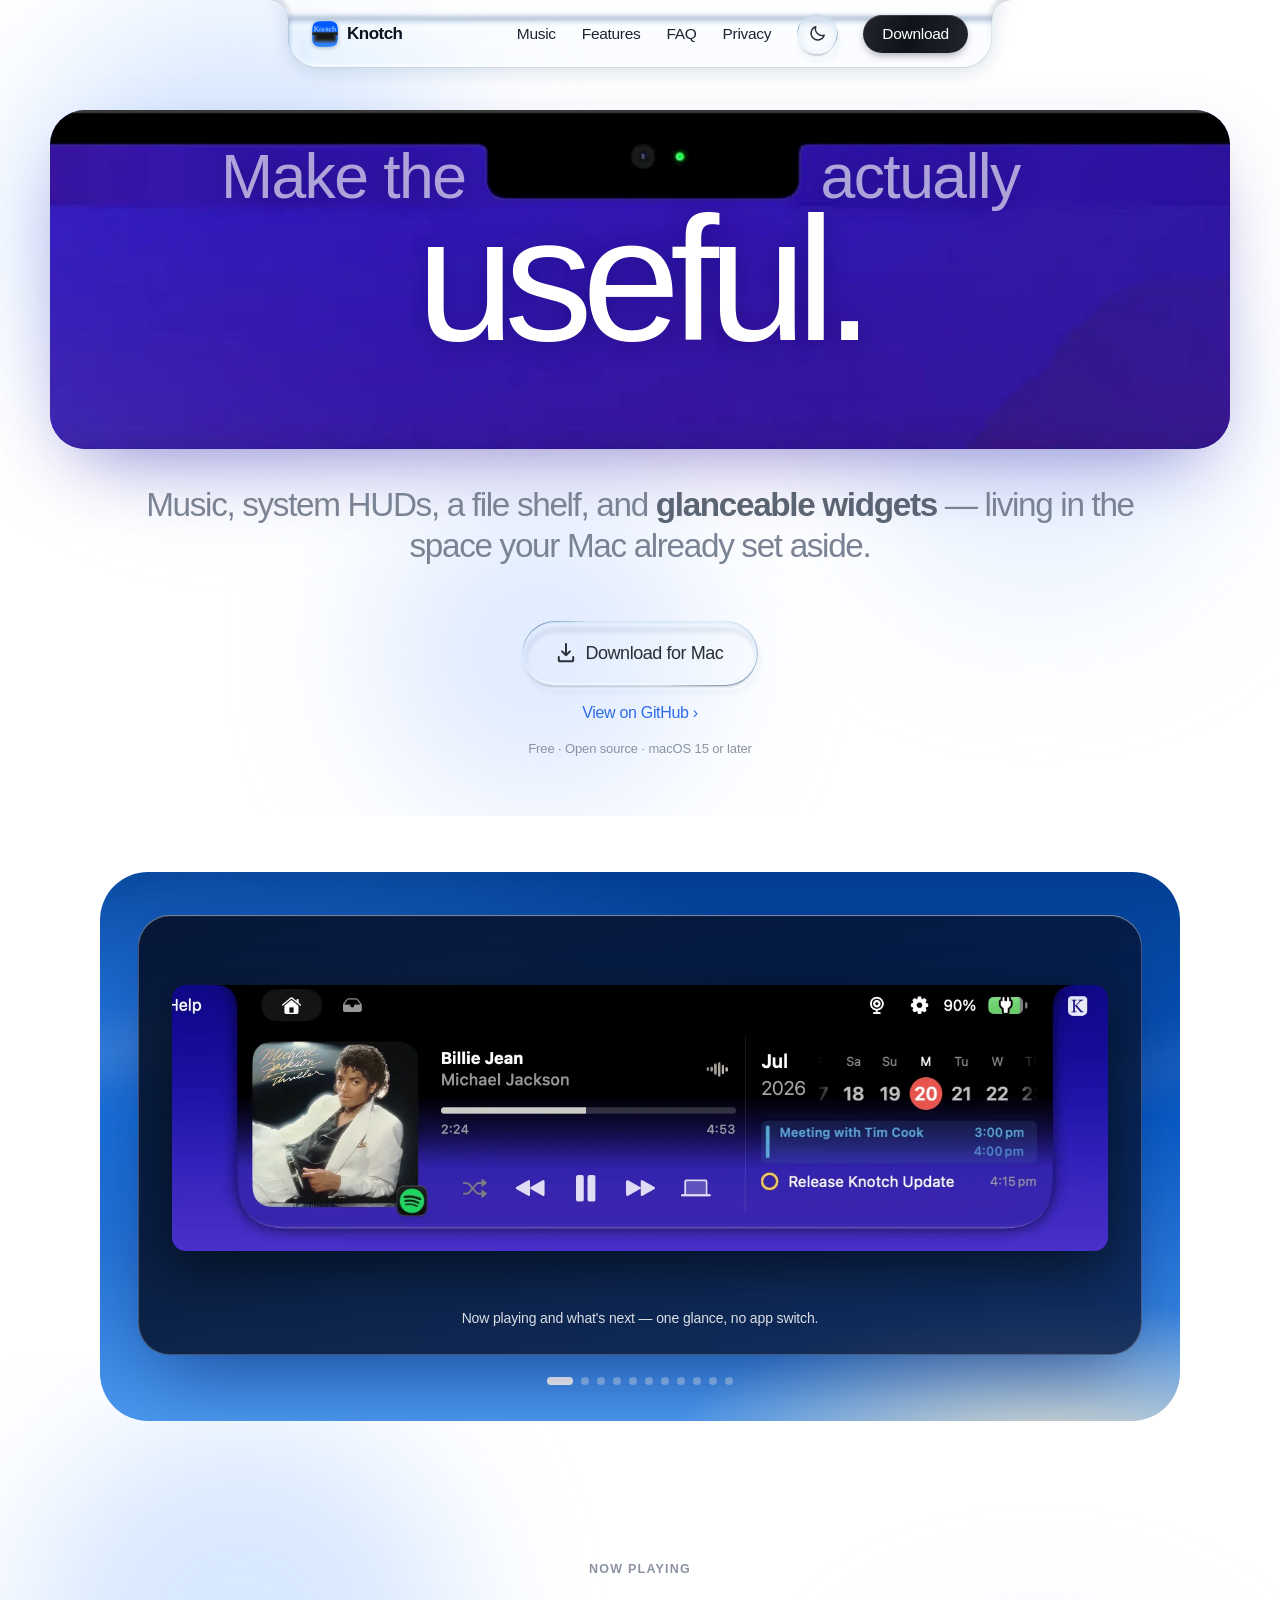
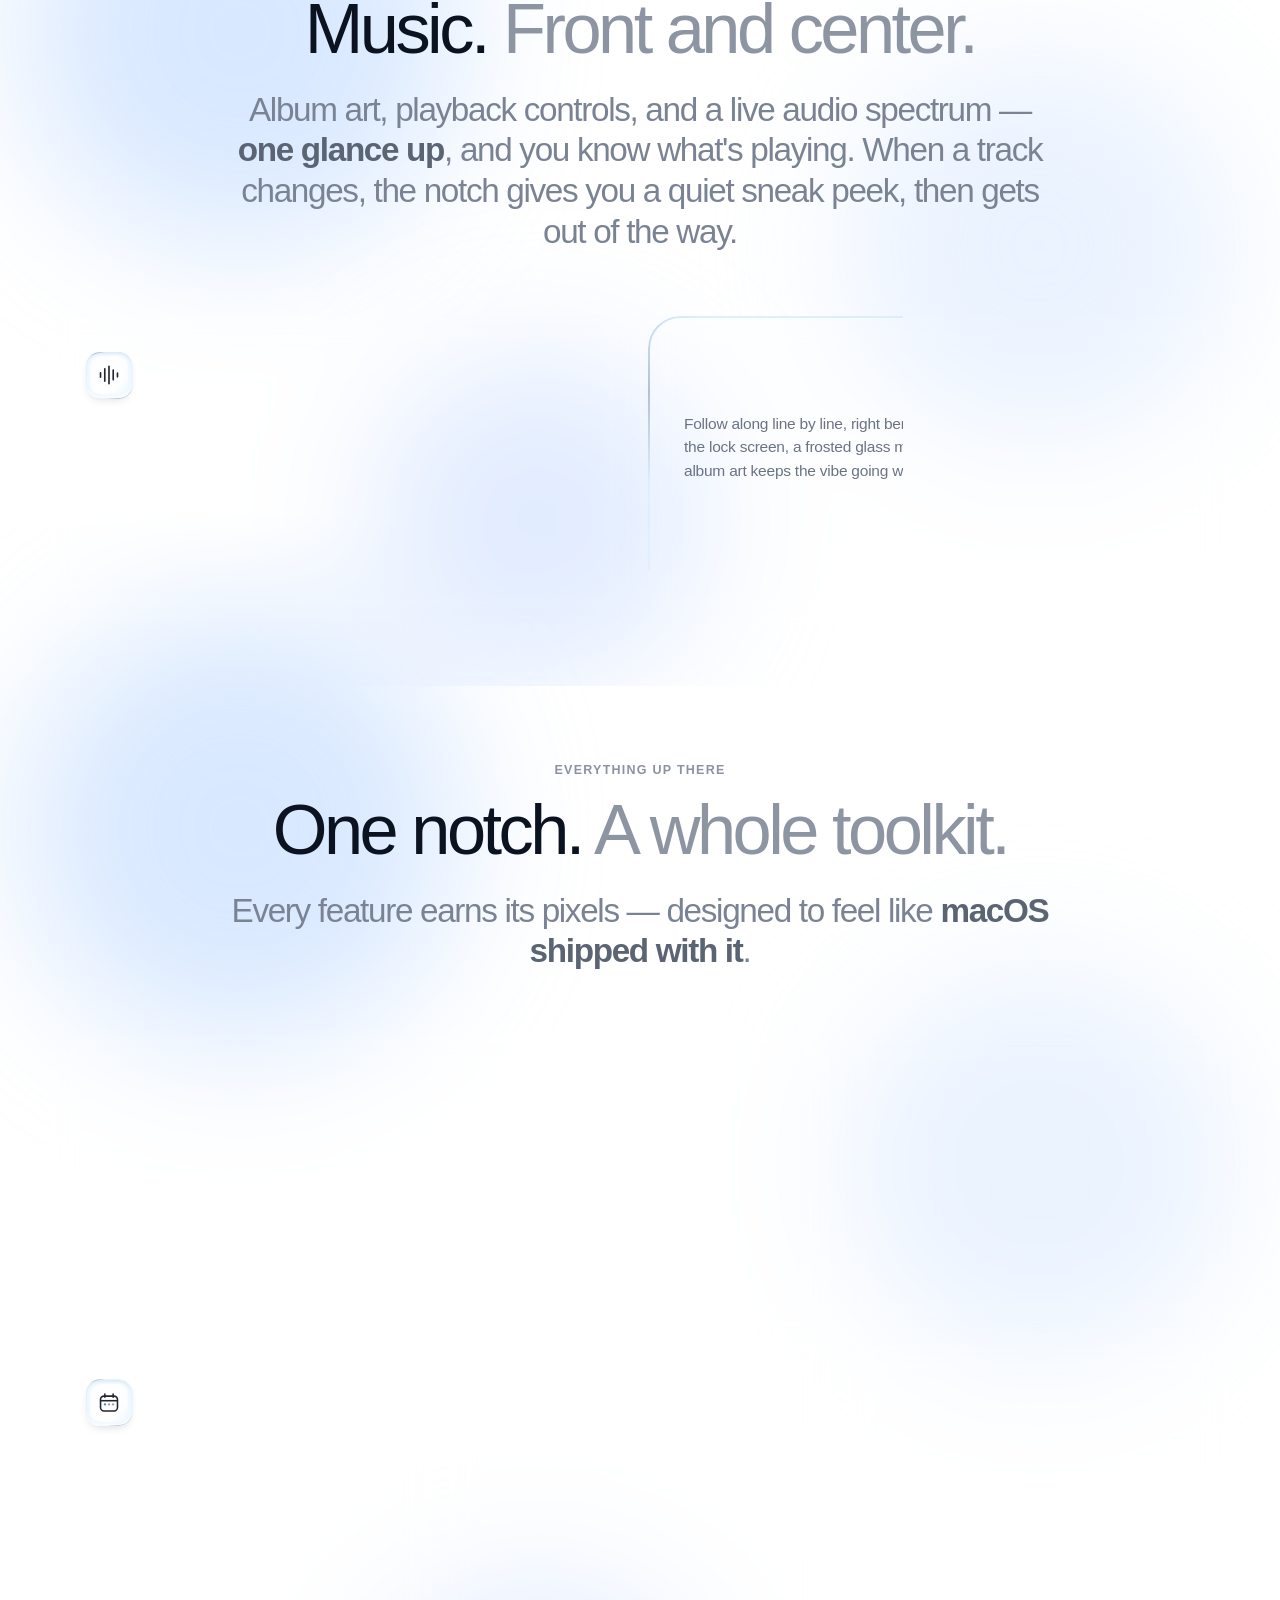
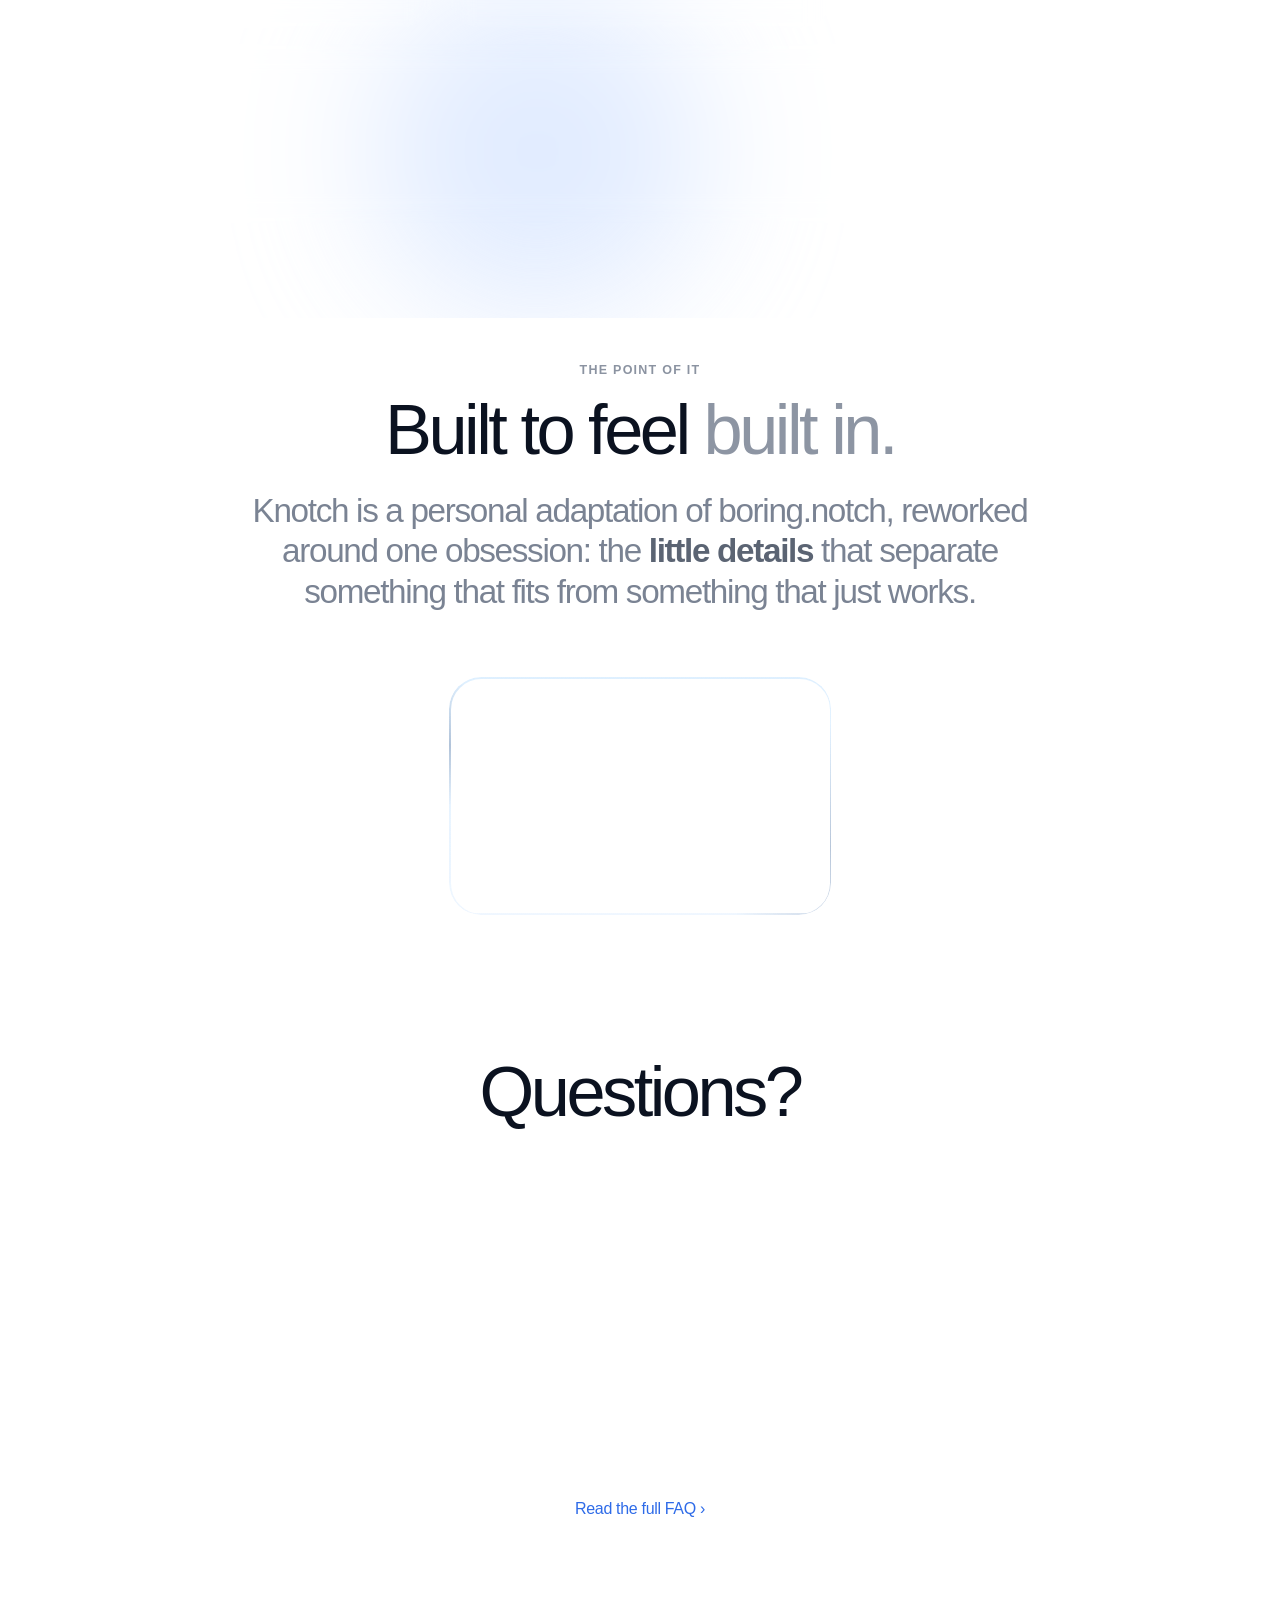
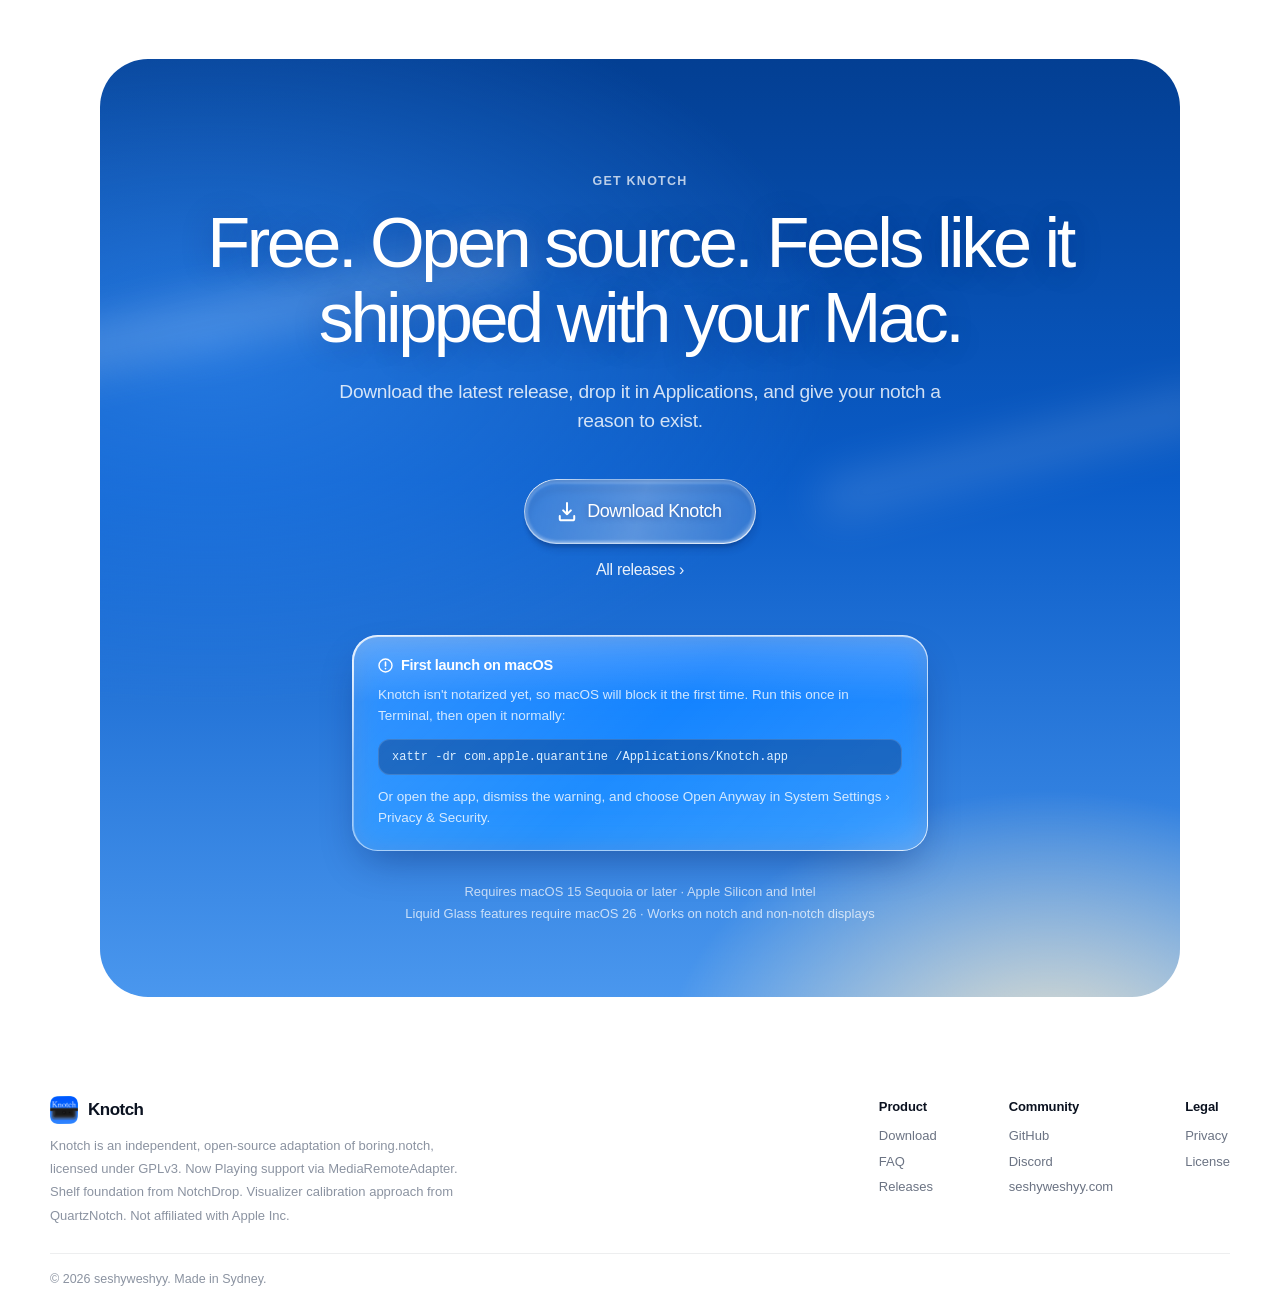
==== commit 1061accf: "Notch hero, theme toggle, unified notch nav, glass polish - Hero: headline wraps the real notch phot" ====
--- a/index.html
+++ b/index.html
@@ -3,11 +3,12 @@
 <head>
 <meta charset="UTF-8">
 <meta name="viewport" content="width=device-width, initial-scale=1.0, viewport-fit=cover">
-<title>Knotch — Make the notch actually do something.</title>
+<title>Knotch — Make the notch actually useful.</title>
 <link rel="icon" type="image/svg+xml" href="favicon.svg">
 <link rel="apple-touch-icon" href="images/icon.png">
 <meta name="description" content="Knotch turns your MacBook's notch into music controls, system HUDs, a file shelf, and glanceable widgets. Free and open source for macOS.">
-<link rel="stylesheet" href="styles.css">
+<script>(function(){try{var t=localStorage.getItem("knotch-theme");if(t!=="light"&&t!=="dark")t=matchMedia("(prefers-color-scheme: dark)").matches?"dark":"light";document.documentElement.setAttribute("data-theme",t)}catch(e){document.documentElement.setAttribute("data-theme","light")}})()</script>
+<link rel="stylesheet" href="styles.css?v=20260928b">
 </head>
 <body>
 <svg class="lens-defs" width="0" height="0" style="position:absolute" aria-hidden="true" focusable="false"><defs>
@@ -30,12 +31,29 @@
 <!-- ============ NAV ============ -->
 <nav class="nav-root" aria-label="Main">
   <div class="nav-shell">
-    <span class="nav-ear l" aria-hidden="true"></span>
-    <span class="nav-ear r" aria-hidden="true"></span>
+    <svg class="nav-shadow" aria-hidden="true" preserveAspectRatio="none">
+      <defs>
+        <filter id="nav-shadow-blur" x="-50%" y="-50%" width="200%" height="200%"><feGaussianBlur stdDeviation="8.5"/></filter>
+        <mask id="nav-shadow-mask" maskUnits="userSpaceOnUse"><rect data-field="true" fill="#fff"/><path data-cut="true" fill="#000"/></mask>
+      </defs>
+      <g mask="url(#nav-shadow-mask)"><path class="nav-shadow-fill" data-shape="true" filter="url(#nav-shadow-blur)" transform="translate(0 3)"/></g>
+    </svg>
     <div class="nav-glass" aria-hidden="true"></div>
     <div class="nav-tint" aria-hidden="true"></div>
     <div class="nav-sheen" aria-hidden="true"></div>
-    <div class="nav-rim" aria-hidden="true"></div>
+    <svg class="nav-rim-svg" aria-hidden="true" preserveAspectRatio="none">
+      <defs>
+        <linearGradient id="nav-bevel" x1="0" y1="0" x2="0" y2="1">
+          <stop offset="0" style="stop-color:var(--nb0)"/><stop offset="0.3" style="stop-color:var(--nb1)"/><stop offset="0.72" style="stop-color:var(--nb2)"/><stop offset="1" style="stop-color:var(--nb3)"/>
+        </linearGradient>
+        <linearGradient id="nav-rim-grad" x1="0" y1="0" x2="0" y2="1">
+          <stop offset="0" style="stop-color:var(--nr0)"/><stop offset="0.45" style="stop-color:var(--nr1)"/><stop offset="0.78" style="stop-color:var(--nr2)"/><stop offset="1" style="stop-color:var(--nr3)"/>
+        </linearGradient>
+        <filter id="nav-bevel-soft" x="-40%" y="-40%" width="180%" height="180%"><feGaussianBlur stdDeviation="1.6"/></filter>
+      </defs>
+      <path data-outline="true" fill="none" stroke="url(#nav-bevel)" stroke-width="9" stroke-linejoin="round" filter="url(#nav-bevel-soft)"/>
+      <path data-outline="true" fill="none" stroke="url(#nav-rim-grad)" stroke-width="1.25" stroke-linejoin="round"/>
+    </svg>
     <div class="nav-content">
       <a class="nav-mark" href="#top" aria-label="Knotch home">
         <img class="nav-app-icon" src="images/icon.png" alt="" aria-hidden="true">
@@ -46,6 +64,10 @@
         <a href="#features">Features</a>
         <a href="faq.html">FAQ</a>
         <a href="privacy.html">Privacy</a>
+        <span class="gbtn-wrap"><button class="gbtn is-icon theme-toggle" type="button" aria-label="Switch to dark mode"><span>
+          <svg class="i-moon" viewBox="0 0 24 24" fill="none" aria-hidden="true"><path d="M20.5 14.2A8.5 8.5 0 0 1 9.8 3.5a8.5 8.5 0 1 0 10.7 10.7Z" stroke="currentColor" stroke-width="1.8" stroke-linejoin="round"/></svg>
+          <svg class="i-sun" viewBox="0 0 24 24" fill="none" aria-hidden="true"><circle cx="12" cy="12" r="4.2" stroke="currentColor" stroke-width="1.8"/><path d="M12 2.5v2.2M12 19.3v2.2M2.5 12h2.2M19.3 12h2.2M5.3 5.3l1.6 1.6M17.1 17.1l1.6 1.6M18.7 5.3l-1.6 1.6M6.9 17.1l-1.6 1.6" stroke="currentColor" stroke-width="1.8" stroke-linecap="round"/></svg>
+        </span></button><span class="gbtn-shadow" aria-hidden="true"></span></span>
         <a class="nav-cta" href="#download">Download</a>
       </div>
       <button class="nav-burger" id="navBurger" aria-label="Open menu" aria-expanded="false" aria-controls="mobileMenu">
@@ -62,16 +84,28 @@
   <a href="faq.html">FAQ</a>
   <a href="privacy.html">Privacy</a>
   <a href="#download">Download</a>
+  <div class="mobile-theme"><span class="gbtn-wrap"><button class="gbtn is-icon theme-toggle" type="button" aria-label="Switch to dark mode"><span>
+      <svg class="i-moon" viewBox="0 0 24 24" fill="none" aria-hidden="true"><path d="M20.5 14.2A8.5 8.5 0 0 1 9.8 3.5a8.5 8.5 0 1 0 10.7 10.7Z" stroke="currentColor" stroke-width="1.8" stroke-linejoin="round"/></svg>
+      <svg class="i-sun" viewBox="0 0 24 24" fill="none" aria-hidden="true"><circle cx="12" cy="12" r="4.2" stroke="currentColor" stroke-width="1.8"/><path d="M12 2.5v2.2M12 19.3v2.2M2.5 12h2.2M19.3 12h2.2M5.3 5.3l1.6 1.6M17.1 17.1l1.6 1.6M18.7 5.3l-1.6 1.6M6.9 17.1l-1.6 1.6" stroke="currentColor" stroke-width="1.8" stroke-linecap="round"/></svg>
+    </span></button><span class="gbtn-shadow" aria-hidden="true"></span></span></div>
 </div>
 
 <main>
 <!-- ============ HERO ============ -->
-<header class="hero" id="top">
+<header class="hero hero-notch" id="top">
   <div class="aurora" aria-hidden="true"><i></i><i></i><i></i></div>
+  <div class="notch-hero rise d1">
+    <h1 class="notch-title">
+      <span class="nt nt-left">Make the</span>
+      <span class="sr-only">notch</span>
+      <span class="nt nt-right">actually</span>
+      <span class="nt nt-line2">useful.</span>
+    </h1>
+    <div class="notch-frame" aria-hidden="true">
+      <img src="images/hero-notch.webp" width="1400" height="402" alt="" fetchpriority="high" decoding="async">
+    </div>
+  </div>
   <div class="hero-inner">
-    <h1 class="display rise d1">Make the
-      <span class="gkey-wrap"><span class="gkey" aria-hidden="true"><span><img src="images/icon.png" alt="" draggable="false"></span></span><span class="gkey-shadow" aria-hidden="true"></span></span>
-      <span class="tone">actually</span> do something.</h1>
     <p class="subhead rise d2">Music, system HUDs, a file shelf, and <b>glanceable widgets</b> — living in the space your Mac already set aside.</p>
 
     <div class="hero-cta rise d3">
@@ -412,7 +446,7 @@
   <p class="foot-copy">© 2026 seshyweshyy. Made in Sydney.</p>
 </footer>
 
-<script src="site.js"></script>
+<script src="site.js?v=20260928b"></script>
 <script>
 (function () {
   var reduceMotion = window.matchMedia("(prefers-reduced-motion: reduce)").matches;
--- a/styles.css
+++ b/styles.css
@@ -9,11 +9,14 @@
 
 @property --a1 { syntax: "<angle>"; inherits: false; initial-value: -75deg; }
 @property --a2 { syntax: "<angle>"; inherits: false; initial-value: -45deg; }
+@property --pa { syntax: "<angle>"; inherits: false; initial-value: -75deg; }
+@property --liq { syntax: "<angle>"; inherits: false; initial-value: -75deg; }
 
 /* ---------- 1. Tokens & base ---------- */
 
 :root {
   --ink: #0b1220;
+  --dim: #8d95a3;
   --ink-2: #323a49;
   --mute: #6b7383;
   --faint: #8b93a1;
@@ -22,6 +25,13 @@
   --blue-bright: #3380ff;
   --blue-soft: #6fa0ff;
   --edge: rgba(200, 230, 255, 0.35);
+  --nav-tint-a: rgba(246, 249, 255, 0.4);
+  --nav-tint-b: rgba(240, 245, 255, 0.26);
+  --nav-sheen-a: rgba(255, 255, 255, 0.55);
+  --nav-sheen-b: rgba(255, 255, 255, 0.1);
+  --nav-shadow-c: rgba(0, 58, 116, 0.16);
+  --nb0: rgba(11, 26, 51, 0.13); --nb1: rgba(11, 26, 51, 0.03); --nb2: rgba(255, 255, 255, 0.07); --nb3: rgba(255, 255, 255, 0.6);
+  --nr0: rgba(143, 169, 200, 0.16); --nr1: rgba(110, 140, 178, 0.2); --nr2: rgba(74, 106, 156, 0.28); --nr3: rgba(61, 92, 140, 0.34);
   --ease-out: cubic-bezier(0.25, 1, 0.5, 1);
   --ease-spring: cubic-bezier(0.175, 0.885, 0.32, 1.35);
   --sans: -apple-system, BlinkMacSystemFont, "SF Pro Display", "SF Pro Text", "Helvetica Neue", Helvetica, Arial, sans-serif;
@@ -112,62 +122,47 @@
 
 .nav-shell {
   --ear: 20px;
+  --nav-r: 30px;
   position: relative;
   width: min(44rem, calc(100% - 2 * var(--ear) - 24px));
   margin-inline: auto;
   pointer-events: auto;
-  border-radius: 0 0 1.9rem 1.9rem;
-  box-shadow:
-    0 10px 30px -12px rgba(0, 58, 116, 0.28),
-    0 2px 6px rgba(0, 40, 90, 0.06);
-}
+}
+
+/* One notch-shaped outline (bar + concave ears) drives every layer.
+   site.js measures the bar and writes it to --nav-clip as a path(), and into
+   the SVG rim/shadow, so glass, tint, sheen, rim and shadow all share the
+   exact same silhouette. Fallback below is a plain rounded bar. */
+.nav-glass, .nav-tint, .nav-sheen, .nav-rim-svg, .nav-shadow {
+  position: absolute;
+  top: 0; bottom: 0;
+  left: calc(-1 * var(--ear));
+  right: calc(-1 * var(--ear));
+  pointer-events: none;
+}
+.nav-glass, .nav-tint, .nav-sheen, .nav-rim-svg {
+  -webkit-clip-path: var(--nav-clip, inset(0 var(--ear) 0 var(--ear) round 0 0 var(--nav-r) var(--nav-r)));
+  clip-path: var(--nav-clip, inset(0 var(--ear) 0 var(--ear) round 0 0 var(--nav-r) var(--nav-r)));
+}
+.nav-rim-svg, .nav-shadow { width: auto; height: 100%; overflow: visible; }
 
 /* refraction layer (Chromium bends the backdrop through #nav-lens) */
-.nav-glass, .nav-tint, .nav-sheen, .nav-rim {
-  position: absolute;
-  inset: 0;
-  border-radius: inherit;
-  pointer-events: none;
-}
 .nav-glass {
   -webkit-backdrop-filter: blur(3px) saturate(180%);
   backdrop-filter: blur(3px) saturate(180%);
   filter: url(#nav-lens);
-  transform: translateZ(0);
-}
-.nav-tint  { background: linear-gradient(rgba(246, 249, 255, 0.4), rgba(240, 245, 255, 0.26)); }
+  -webkit-mask-image: var(--nav-mask, none);
+  mask-image: var(--nav-mask, none);
+  -webkit-mask-size: 100% 100%;
+  mask-size: 100% 100%;
+  -webkit-mask-repeat: no-repeat;
+  mask-repeat: no-repeat;
+}
+.nav-tint  { background: linear-gradient(var(--nav-tint-a), var(--nav-tint-b)); }
 .nav-sheen {
-  background:
-    linear-gradient(-58deg, transparent 34%, rgba(255, 255, 255, 0.32) 47% 51%, transparent 62%),
-    linear-gradient(rgba(255, 255, 255, 0.55), rgba(255, 255, 255, 0.1) 50%, transparent);
-}
-.nav-rim {
-  box-shadow:
-    inset 0 -1.5px 1px rgba(255, 255, 255, 0.95),
-    inset 0 0 0 1px rgba(120, 160, 210, 0.16),
-    inset 0 -8px 14px -8px rgba(60, 110, 190, 0.14);
-}
-
-/* concave "ears" that make the bar melt into the top edge of the window */
-.nav-ear {
-  position: absolute;
-  top: 0;
-  width: var(--ear); height: var(--ear);
-  pointer-events: none;
-  background: rgba(244, 248, 255, 0.32);
-  -webkit-backdrop-filter: blur(3px) saturate(160%);
-  backdrop-filter: blur(3px) saturate(160%);
-}
-.nav-ear.l {
-  right: 100%;
-  -webkit-mask-image: radial-gradient(circle at 0 100%, transparent calc(var(--ear) - 0.5px), #000 var(--ear));
-  mask-image: radial-gradient(circle at 0 100%, transparent calc(var(--ear) - 0.5px), #000 var(--ear));
-}
-.nav-ear.r {
-  left: 100%;
-  -webkit-mask-image: radial-gradient(circle at 100% 100%, transparent calc(var(--ear) - 0.5px), #000 var(--ear));
-  mask-image: radial-gradient(circle at 100% 100%, transparent calc(var(--ear) - 0.5px), #000 var(--ear));
-}
+  background: linear-gradient(var(--nav-sheen-a), var(--nav-sheen-b) 50%, transparent);
+}
+.nav-shadow-fill { fill: var(--nav-shadow-c); }
 
 .nav-content {
   position: relative;
@@ -208,6 +203,19 @@
 }
 .nav-links a:not(.nav-cta):hover { color: var(--blue); }
 .nav-links a.current { color: var(--blue); }
+
+.gbtn.is-icon { width: 40px; height: 40px; min-width: 0; padding: 0; border: 0; font: inherit; }
+.gbtn.is-icon > span { padding: 0; }
+.theme-toggle svg { display: block; width: 19px; height: 19px; }
+.theme-toggle .i-sun { display: none; }
+:root[data-theme="dark"] .theme-toggle .i-sun { display: block; }
+:root[data-theme="dark"] .theme-toggle .i-moon { display: none; }
+.nav-links .gbtn-wrap { display: inline-flex; }
+.mobile-theme { margin-top: 26px; opacity: 0; transition: opacity 0.5s var(--ease-out) 0.36s; }
+body.menu-open .mobile-theme { opacity: 1; }
+.mobile-theme .gbtn { min-width: 0; }
+@media (max-width: 700px) { .nav-links .gbtn-wrap { display: none; } }
+@media (min-width: 701px) { .mobile-theme { display: none; } }
 
 .nav-cta {
   display: inline-flex;
@@ -671,6 +679,37 @@
   background: linear-gradient(rgba(255, 255, 255, 0.5) 0%, rgba(255, 255, 255, 0.08) 60%, transparent 100%);
 }
 .gpanel > * { position: relative; z-index: 1; }
+/* rim ring: the button's conic border, at card scale; it turns on hover */
+.gpanel::before {
+  --pa: -75deg;
+  content: "";
+  position: absolute;
+  inset: 0;
+  z-index: 2;
+  padding: 1.5px;
+  border-radius: inherit;
+  pointer-events: none;
+  background:
+    conic-gradient(from var(--pa) at 50% 50%,
+      rgba(20, 60, 120, 0.28), rgba(150, 200, 255, 0.12) 5% 40%,
+      rgba(20, 60, 120, 0.28) 50%, rgba(150, 200, 255, 0.12) 60% 95%,
+      rgba(20, 60, 120, 0.28)),
+    linear-gradient(rgba(220, 240, 255, 0.62), rgba(245, 250, 255, 0.38));
+  -webkit-mask: linear-gradient(#000 0 0) content-box, linear-gradient(#000 0 0);
+  -webkit-mask-composite: xor;
+  mask: linear-gradient(#000 0 0) content-box exclude, linear-gradient(#000 0 0);
+  mask-composite: exclude;
+  transition: --pa 0.6s var(--ease-out);
+}
+.gpanel:hover::before { --pa: -125deg; }
+.gpanel.on-blue::before {
+  background:
+    conic-gradient(from var(--pa) at 50% 50%,
+      rgba(255, 255, 255, 0.7), rgba(255, 255, 255, 0.12) 5% 40%,
+      rgba(255, 255, 255, 0.7) 50%, rgba(255, 255, 255, 0.12) 60% 95%,
+      rgba(255, 255, 255, 0.7)),
+    linear-gradient(rgba(255, 255, 255, 0.45), rgba(255, 255, 255, 0.25));
+}
 .gpanel:hover {
   transform: translateY(-4px);
   box-shadow:
@@ -787,9 +826,59 @@
   to   { opacity: 1; transform: none; }
 }
 
+/* Hero: the headline wraps the real notch in the photo — "Make the [notch] actually / useful." */
+
+.sr-only { position: absolute; width: 1px; height: 1px; margin: -1px; padding: 0; overflow: hidden; clip: rect(0 0 0 0); white-space: nowrap; border: 0; }
+
+.hero.hero-notch { padding-top: 96px; }
+.notch-hero {
+  position: relative;
+  container-type: inline-size;
+  width: min(1180px, 100%);
+  margin-inline: auto;
+}
+.notch-frame {
+  border-radius: clamp(1.2rem, 3vw, 2.2rem);
+  overflow: hidden;
+  aspect-ratio: 1400 / 402;
+  background: #2a12b8;
+  box-shadow: 0 30px 80px -30px rgba(40, 20, 160, 0.55), inset 0 0 0 1px rgba(255, 255, 255, 0.12);
+}
+.notch-frame img { display: block; width: 100%; height: 100%; object-fit: cover; }
+
+.hero .notch-title {
+  position: absolute;
+  inset: 0;
+  max-width: none;
+  margin: 0;
+  color: #fff;
+  font-weight: 500;
+  letter-spacing: -0.05em;
+  line-height: 1;
+  text-shadow: 0 2px 24px rgba(10, 0, 80, 0.35);
+  pointer-events: none;
+}
+.notch-title .nt { position: absolute; white-space: nowrap; }
+/* notch spans 37.1%–63.4% of the photo, its vertical centre sits at ~17.7% */
+.nt-left, .nt-right { color: rgba(255, 255, 255, 0.62); }
+.nt-left  { right: calc(62.9% + 1.9cqw); top: 19.6%; transform: translateY(-50%); font-size: 5.3cqw; }
+.nt-right { left: calc(63.4% + 1.9cqw); top: 19.6%; transform: translateY(-50%); font-size: 5.3cqw; }
+.nt-line2 { color: #fff; left: 50%; top: 50%; transform: translate(-50%, -50%); font-size: 15cqw; letter-spacing: -0.06em; }
+
+@media (max-width: 700px) {
+  /* too small to wrap the notch legibly: headline above, photo as a banner below */
+  .hero .notch-title { position: static; color: var(--dim); text-shadow: none; font-size: clamp(2.6rem, 12.5vw, 3.6rem); letter-spacing: -0.055em; margin-bottom: 26px; }
+  .notch-title .nt { position: static; display: inline; transform: none; font-size: inherit; letter-spacing: inherit; }
+  .notch-title .sr-only { position: static; width: auto; height: auto; margin: 0; clip: auto; overflow: visible; }
+  .nt-line2 { display: block !important; }
+  .nt-left, .nt-right { color: inherit; }
+  .nt-line2 { color: var(--ink); }
+  .hero-inner { padding-top: 6px; }
+}
+
 /* Showcase card — the big blue sky the gallery lives in */
 
-.showcase { margin-top: clamp(56px, 9vw, 120px); }
+.showcase { margin: clamp(56px, 9vw, 120px) auto 0; max-width: 1080px; }
 
 .sky {
   position: relative;
@@ -819,13 +908,13 @@
 
 /* Gallery (inside the sky) */
 
-.gallery { position: relative; }
+.gallery { --gh: clamp(280px, 40vw, 440px); position: relative; }
 
 .gallery-viewport {
   position: relative;
   border-radius: clamp(1.2rem, 2.6vw, 2rem);
   overflow: hidden;
-  height: clamp(300px, 44vw, 500px);
+  height: var(--gh);
   outline: none;
   background: linear-gradient(135deg, rgba(4, 12, 34, 0.86), rgba(6, 22, 60, 0.78));
   box-shadow:
@@ -840,6 +929,8 @@
   height: 100%;
   list-style: none;
   overflow-x: auto;
+  overflow-y: hidden;
+  overscroll-behavior-x: contain;
   scroll-snap-type: x mandatory;
   scroll-behavior: smooth;
   -webkit-overflow-scrolling: touch;
@@ -851,6 +942,9 @@
 
 .gallery-slide {
   flex: 0 0 100%;
+  height: 100%;
+  min-height: 0;
+  overflow: hidden;
   scroll-snap-align: center;
   display: flex;
   flex-direction: column;
@@ -860,7 +954,7 @@
   padding: clamp(18px, 3vw, 34px) clamp(16px, 3vw, 34px) clamp(16px, 2.4vw, 26px);
 }
 .shot-frame {
-  flex: 1 1 auto;
+  flex: 1 1 0;
   min-height: 0;
   width: 100%;
   display: flex;
@@ -869,7 +963,7 @@
 }
 .gallery-slide img {
   max-width: 100%;
-  max-height: 100%;
+  max-height: calc(var(--gh) - 130px);
   width: auto; height: auto;
   object-fit: contain;
   border-radius: 14px;
@@ -995,7 +1089,7 @@
 .gallery-dots .dot:hover { background: rgba(255, 255, 255, 0.7); }
 
 @media (max-width: 640px) {
-  .gallery-viewport { height: 300px; }
+  .gallery { --gh: 330px; }
   .gallery-arrow { width: 44px; height: 44px; }
   .gallery-arrow.prev { left: 8px; }
   .gallery-arrow.next { right: 8px; }
@@ -1098,7 +1192,7 @@
 
 /* Download card */
 
-.dl { margin-top: clamp(72px, 11vw, 150px); }
+.dl { margin: clamp(72px, 11vw, 150px) auto 0; max-width: 1080px; }
 .dl .sky {
   text-align: center;
   padding: clamp(56px, 9vw, 120px) clamp(20px, 5vw, 60px) clamp(40px, 6vw, 72px);
@@ -1170,6 +1264,28 @@
   background: #0b0b0e;
   box-shadow: 0 14px 30px -8px rgba(0, 0, 0, 0.5), inset 0 0 0 1px rgba(255, 255, 255, 0.08);
 }
+.hud-pill { position: relative; }
+.hud-pill::before {
+  --liq: -75deg;
+  content: "";
+  position: absolute;
+  inset: 0;
+  padding: 1px;
+  border-radius: inherit;
+  pointer-events: none;
+  background:
+    conic-gradient(from var(--liq) at 50% 50%,
+      rgba(20, 60, 120, 0.55), rgba(130, 190, 255, 0.14) 6% 44%,
+      rgba(20, 60, 120, 0.55) 50%, rgba(130, 190, 255, 0.14) 56% 94%,
+      rgba(20, 60, 120, 0.55)),
+    linear-gradient(180deg, rgba(200, 220, 245, 0.16), rgba(230, 240, 252, 0.12));
+  -webkit-mask: linear-gradient(#000 0 0) content-box, linear-gradient(#000 0 0);
+  -webkit-mask-composite: xor;
+  mask: linear-gradient(#000 0 0) content-box exclude, linear-gradient(#000 0 0);
+  mask-composite: exclude;
+  animation: liquid-turn 14s linear infinite;
+}
+@keyframes liquid-turn { to { --liq: 285deg; } }
 .hud-track { width: 150px; height: 5px; border-radius: 5px; background: rgba(255, 255, 255, 0.18); overflow: hidden; }
 .hud-fill {
   height: 100%; width: 100%; border-radius: 5px;
@@ -1252,3 +1368,218 @@
   html { scroll-behavior: auto; }
   .reveal { opacity: 1; transform: none; }
 }
+
+/* ================================================================
+   8. Dark theme (html[data-theme="dark"], set from the system or the toggle) — same glass recipe, lit from behind.
+   Rims flip from deep-blue to white, insets swap highlight/shade.
+   ================================================================ */
+
+
+
+:root[data-theme="dark"] {
+  color-scheme: dark;
+  --dim: #6b7588;
+  --ink: #f4f7fc;
+  --ink-2: #c9d1e0;
+  --mute: #8f99ac;
+  --faint: #6c7689;
+  --canvas: #05070c;
+  --blue: #6fa0ff;
+  --edge: rgba(255, 255, 255, 0.1);
+  --nav-tint-a: rgba(24, 30, 46, 0.5);
+  --nav-tint-b: rgba(14, 18, 30, 0.38);
+  --nav-sheen-a: rgba(255, 255, 255, 0.06);
+  --nav-sheen-b: rgba(255, 255, 255, 0.012);
+  --nav-shadow-c: rgba(0, 0, 0, 0.6);
+  --nb0: rgba(255, 255, 255, 0.06); --nb1: rgba(255, 255, 255, 0.015); --nb2: rgba(255, 255, 255, 0.02); --nb3: rgba(255, 255, 255, 0.1);
+  --nr0: rgba(200, 215, 255, 0.16); --nr1: rgba(200, 215, 255, 0.18); --nr2: rgba(200, 215, 255, 0.24); --nr3: rgba(200, 215, 255, 0.3);
+}
+:root[data-theme="dark"] body { background: var(--canvas);
+}
+:root[data-theme="dark"] ::selection { background: rgba(111, 160, 255, 0.35);
+}
+:root[data-theme="dark"] .subhead { color: #7d879a;
+}
+:root[data-theme="dark"] .subhead b,
+:root[data-theme="dark"] .subhead strong { color: #c6cedc;
+}
+:root[data-theme="dark"] .tone { color: #6b7588;
+}
+:root[data-theme="dark"] .grad-text { background: linear-gradient(96deg, #8ab4ff 0%, #4c8dff 55%, #2e6be8 100%); -webkit-background-clip: text; background-clip: text;
+}
+:root[data-theme="dark"] .link-more { color: #7aa8ff;
+}
+:root[data-theme="dark"] a:focus-visible,
+:root[data-theme="dark"] button:focus-visible { outline-color: rgba(138, 180, 255, 0.85);
+}
+:root[data-theme="dark"] .nav-mark { color: var(--ink);
+}
+:root[data-theme="dark"] .nav-links a { color: #dfe6f3;
+}
+:root[data-theme="dark"] .nav-links a:not(.nav-cta):hover,
+:root[data-theme="dark"] .nav-links a.current { color: #8ab4ff;
+}
+:root[data-theme="dark"] .nav-cta {
+  color: #0b1220 !important;
+  background: linear-gradient(-75deg, #e4e9f4, #ffffff 55%, #e4e9f4);
+  box-shadow: inset 0 1px 1px rgba(255, 255, 255, 0.9), 0 4px 12px -3px rgba(0, 0, 0, 0.6);
+}
+:root[data-theme="dark"] .nav-app-icon { box-shadow: 0 1px 6px rgba(0, 0, 0, 0.6);
+}
+:root[data-theme="dark"] .mobile-menu { background: rgba(8, 11, 20, 0.8);
+}
+:root[data-theme="dark"] .mobile-menu a { border-bottom-color: rgba(255, 255, 255, 0.09);
+}
+:root[data-theme="dark"] .gbtn {
+  color: #f2f5fb;
+  background: linear-gradient(-75deg, rgba(255, 255, 255, 0.05), rgba(255, 255, 255, 0.14), rgba(255, 255, 255, 0.05));
+  box-shadow:
+    inset 0 2px 2px rgba(255, 255, 255, 0.1),
+    inset 0 -2px 2px rgba(0, 0, 0, 0.3),
+    0 4px 2px -2px rgba(0, 0, 0, 0.6),
+    inset 0 0 1.6px 4px rgba(255, 255, 255, 0.05);
+}
+:root[data-theme="dark"] .gbtn:hover {
+  box-shadow:
+    inset 0 2px 2px rgba(255, 255, 255, 0.1),
+    inset 0 -2px 2px rgba(0, 0, 0, 0.3),
+    0 2.4px 0.8px -1.6px rgba(0, 0, 0, 0.6),
+    inset 0 0 0.8px 1.6px rgba(255, 255, 255, 0.16);
+}
+:root[data-theme="dark"] .gbtn > span { text-shadow: 0 1px 6px rgba(0, 0, 0, 0.35);
+}
+:root[data-theme="dark"] .gbtn::after,
+:root[data-theme="dark"] .gkey::after,
+:root[data-theme="dark"] .gstat::after,
+:root[data-theme="dark"] .gbadge::after {
+  background:
+    conic-gradient(from var(--a1, -30deg) at 50% 50%,
+      rgba(255, 255, 255, 0.5), rgba(180, 210, 255, 0.06) 5% 40%,
+      rgba(255, 255, 255, 0.5) 50%, rgba(180, 210, 255, 0.06) 60% 95%,
+      rgba(255, 255, 255, 0.5)),
+    linear-gradient(180deg, rgba(255, 255, 255, 0.22), rgba(255, 255, 255, 0.1));
+}
+:root[data-theme="dark"] .gbtn > span::after,
+:root[data-theme="dark"] .gkey > span::after,
+:root[data-theme="dark"] .gstat > span::after {
+  background: linear-gradient(var(--a2), transparent 0, rgba(255, 255, 255, 0.3) 40% 50%, transparent 55%);
+  background-size: 200% 200%;
+  background-position: 0 0;
+  background-repeat: no-repeat;
+}
+:root[data-theme="dark"] .gbtn-shadow::after,
+:root[data-theme="dark"] .gkey-shadow::after { background: linear-gradient(rgba(0, 0, 0, 0.55), rgba(0, 0, 0, 0.3));
+}
+:root[data-theme="dark"] .gbtn.is-dark {
+  color: #0b1220;
+  background: linear-gradient(-75deg, #dfe5f1, #ffffff 55%, #dfe5f1);
+}
+:root[data-theme="dark"] .gbtn.is-onblue { color: #fff;
+}
+:root[data-theme="dark"] .gkey {
+  background: linear-gradient(-75deg, rgba(255, 255, 255, 0.06), rgba(255, 255, 255, 0.16), rgba(255, 255, 255, 0.06));
+  box-shadow:
+    inset 0 2px 2px rgba(255, 255, 255, 0.12),
+    inset 0 -2px 2px rgba(0, 0, 0, 0.3),
+    0 6px 4px -3px rgba(0, 0, 0, 0.7),
+    inset 0 0 1.6px 4px rgba(255, 255, 255, 0.05);
+}
+:root[data-theme="dark"] .gkey img { box-shadow: 0 4px 12px -2px rgba(0, 0, 0, 0.6);
+}
+:root[data-theme="dark"] .gstat {
+  background: linear-gradient(-75deg, rgba(255, 255, 255, 0.05), rgba(255, 255, 255, 0.16), rgba(255, 255, 255, 0.05));
+  box-shadow:
+    inset 0 2px 2px rgba(255, 255, 255, 0.1),
+    inset 0 -2px 2px rgba(0, 0, 0, 0.3),
+    0 4px 2px -2px rgba(0, 0, 0, 0.55),
+    inset 0 0 1.6px 3px rgba(255, 255, 255, 0.05);
+}
+:root[data-theme="dark"] .gbadge {
+  color: #eaf0fc;
+  background: linear-gradient(-75deg, rgba(255, 255, 255, 0.05), rgba(255, 255, 255, 0.15), rgba(255, 255, 255, 0.05));
+  box-shadow:
+    inset 0 2px 2px rgba(255, 255, 255, 0.1),
+    inset 0 -2px 2px rgba(0, 0, 0, 0.3),
+    0 6px 12px -4px rgba(0, 0, 0, 0.6),
+    inset 0 0 1.6px 4px rgba(255, 255, 255, 0.05);
+}
+:root[data-theme="dark"] .gbadge::before { background: linear-gradient(135deg, transparent 0 70%, rgba(255, 255, 255, 0.22) 85% 88%, transparent 96%);
+}
+:root[data-theme="dark"] .gpanel {
+  background: linear-gradient(135deg, rgba(255, 255, 255, 0.075) 0%, rgba(255, 255, 255, 0.025) 50%, rgba(255, 255, 255, 0.06) 100%);
+  box-shadow:
+    0 4px 6px rgba(0, 0, 0, 0.25),
+    inset 0 1px 1px rgba(255, 255, 255, 0.16),
+    inset 0 -1px 1px rgba(255, 255, 255, 0.05),
+    0 18px 40px -8px rgba(0, 0, 0, 0.55),
+    inset 0 0 0 1px rgba(150, 185, 255, 0.1);
+}
+:root[data-theme="dark"] .gpanel::after { background: linear-gradient(rgba(255, 255, 255, 0.09) 0%, rgba(255, 255, 255, 0.02) 60%, transparent 100%);
+}
+:root[data-theme="dark"] .gpanel:hover {
+  box-shadow:
+    0 6px 10px rgba(0, 0, 0, 0.3),
+    inset 0 1px 1px rgba(255, 255, 255, 0.2),
+    inset 0 -1px 1px rgba(255, 255, 255, 0.07),
+    0 26px 50px -8px rgba(0, 0, 0, 0.65),
+    inset 0 0 0 1px rgba(150, 190, 255, 0.24);
+}
+:root[data-theme="dark"] .gpanel.on-blue {
+  background: linear-gradient(135deg, rgba(255, 255, 255, 0.2), rgba(255, 255, 255, 0.07) 50%, rgba(255, 255, 255, 0.16));
+}
+:root[data-theme="dark"] .aurora i { filter: blur(90px); opacity: 0.4;
+}
+:root[data-theme="dark"] .aurora i:nth-child(1) { background: #163a86;
+}
+:root[data-theme="dark"] .aurora i:nth-child(2) { background: #0e2a66;
+}
+:root[data-theme="dark"] .aurora i:nth-child(3) { background: #1a48a0;
+}
+:root[data-theme="dark"] .sky { box-shadow: 0 30px 80px -30px rgba(20, 90, 220, 0.5), inset 0 0 0 1px rgba(255, 255, 255, 0.14);
+}
+:root[data-theme="dark"] .faq-teaser summary::after { border-color: var(--mute);
+}
+:root[data-theme="dark"] .foot-copy { border-top-color: rgba(255, 255, 255, 0.08);
+}
+:root[data-theme="dark"] .foot-col a:hover { color: #8ab4ff;
+}
+:root[data-theme="dark"] .hud-pill { background: #000; box-shadow: 0 14px 30px -8px rgba(0, 0, 0, 0.8), inset 0 0 0 1px rgba(255, 255, 255, 0.14);
+}
+:root[data-theme="dark"] .wave-notch { box-shadow: 0 16px 30px -8px rgba(0, 0, 0, 0.8), inset 0 0 0 1px rgba(255, 255, 255, 0.1);
+}
+:root[data-theme="dark"] .shelf-chip {
+  color: #e8eefb;
+  background: rgba(255, 255, 255, 0.08);
+  box-shadow: 0 6px 16px -6px rgba(0, 0, 0, 0.6), inset 0 0 0 1px rgba(255, 255, 255, 0.14);
+}
+:root[data-theme="dark"] .widget-tile {
+  background: rgba(255, 255, 255, 0.06);
+  box-shadow: inset 0 0 0 1px rgba(255, 255, 255, 0.1), 0 6px 14px -8px rgba(0, 0, 0, 0.6);
+}
+:root[data-theme="dark"] .batt-shell { background: rgba(255, 255, 255, 0.14);
+}
+:root[data-theme="dark"] .lock-vis { box-shadow: 0 14px 30px -12px rgba(0, 0, 0, 0.7), inset 0 0 0 1px rgba(255, 255, 255, 0.16);
+}
+
+:root[data-theme="dark"] .gpanel:not(.on-blue)::before {
+  background:
+    conic-gradient(from var(--pa) at 50% 50%,
+      rgba(255, 255, 255, 0.34), rgba(180, 210, 255, 0.05) 5% 40%,
+      rgba(255, 255, 255, 0.34) 50%, rgba(180, 210, 255, 0.05) 60% 95%,
+      rgba(255, 255, 255, 0.34)),
+    linear-gradient(rgba(255, 255, 255, 0.16), rgba(255, 255, 255, 0.06));
+}
+:root[data-theme="dark"] .hud-pill::before {
+  background:
+    conic-gradient(from var(--liq) at 50% 50%,
+      rgba(190, 215, 255, 0.5), rgba(130, 190, 255, 0.08) 6% 44%,
+      rgba(190, 215, 255, 0.5) 50%, rgba(130, 190, 255, 0.08) 56% 94%,
+      rgba(190, 215, 255, 0.5)),
+    linear-gradient(180deg, rgba(200, 220, 245, 0.18), rgba(230, 240, 252, 0.1));
+}
+
+/* dark nav: keep the glass honest — no extra colour boost on the backdrop */
+:root[data-theme="dark"] .nav-glass {
+  -webkit-backdrop-filter: blur(3px) saturate(110%);
+  backdrop-filter: blur(3px) saturate(110%);
+}
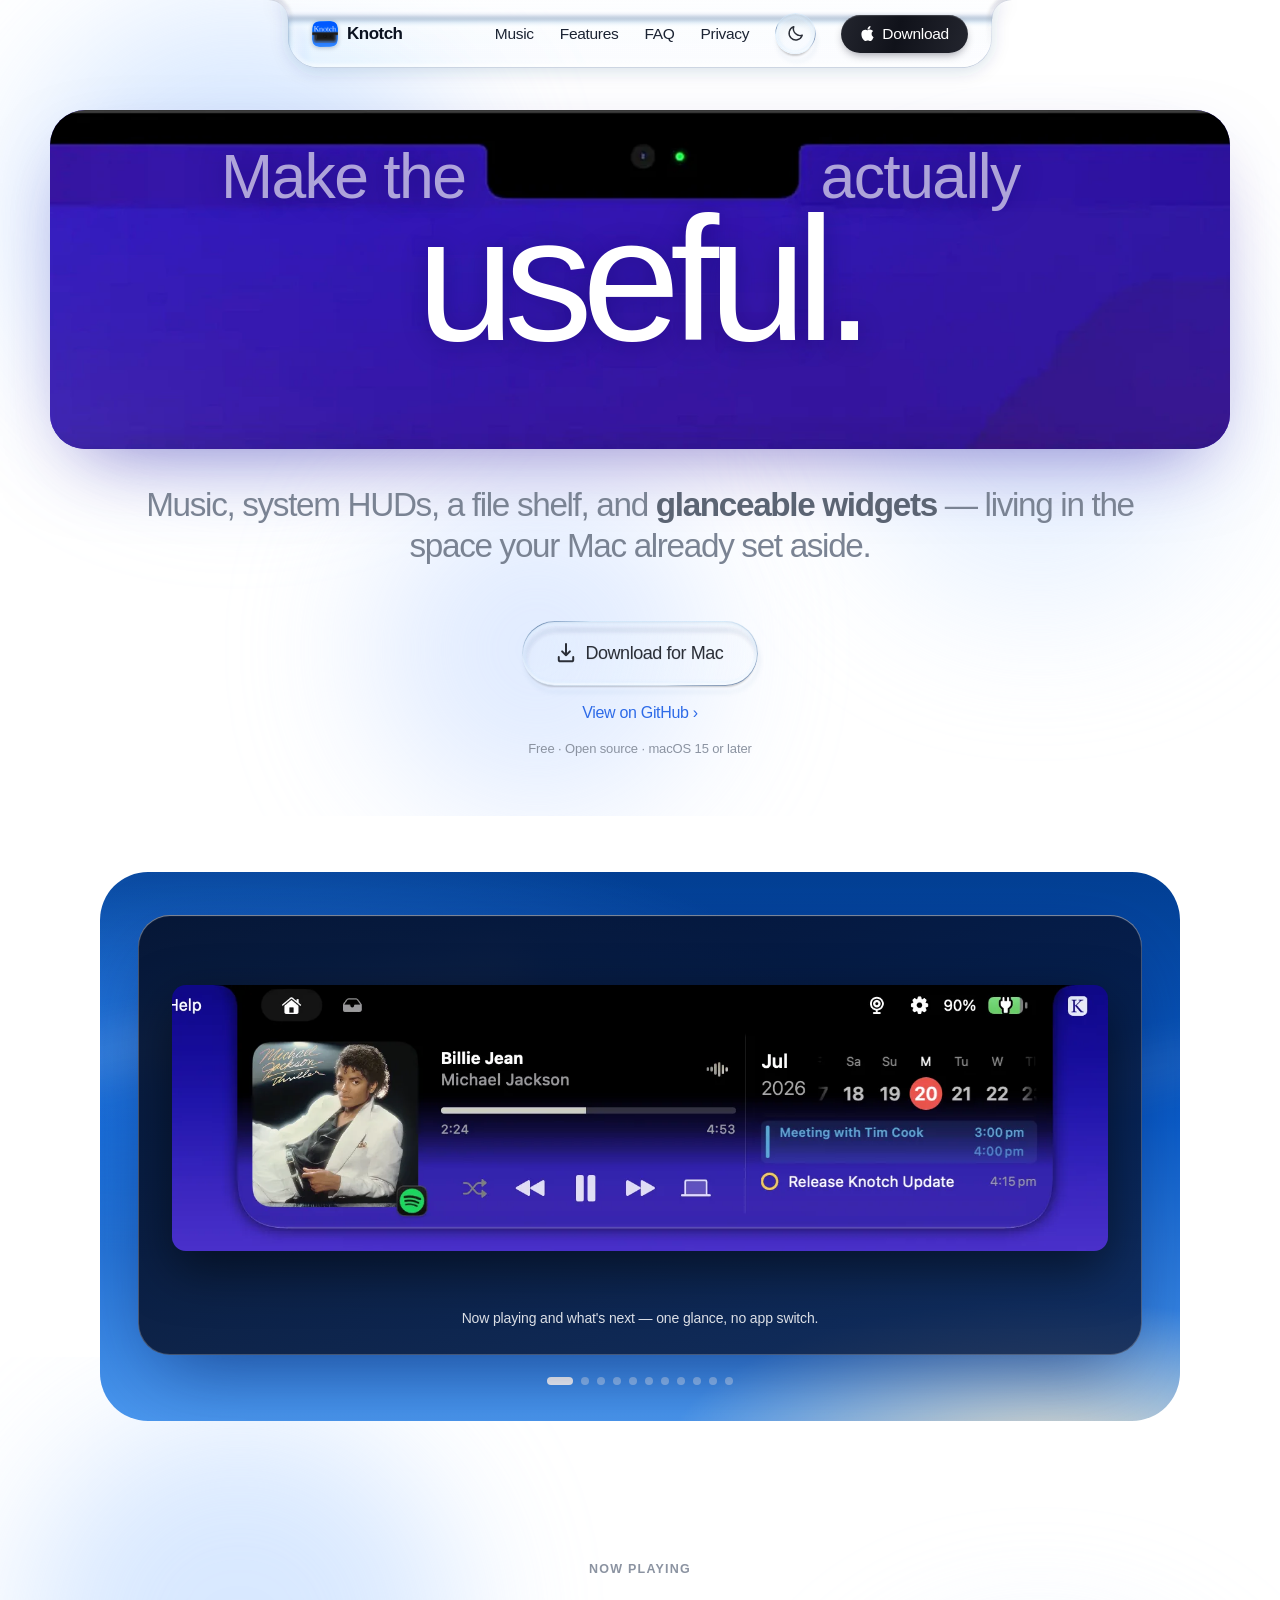
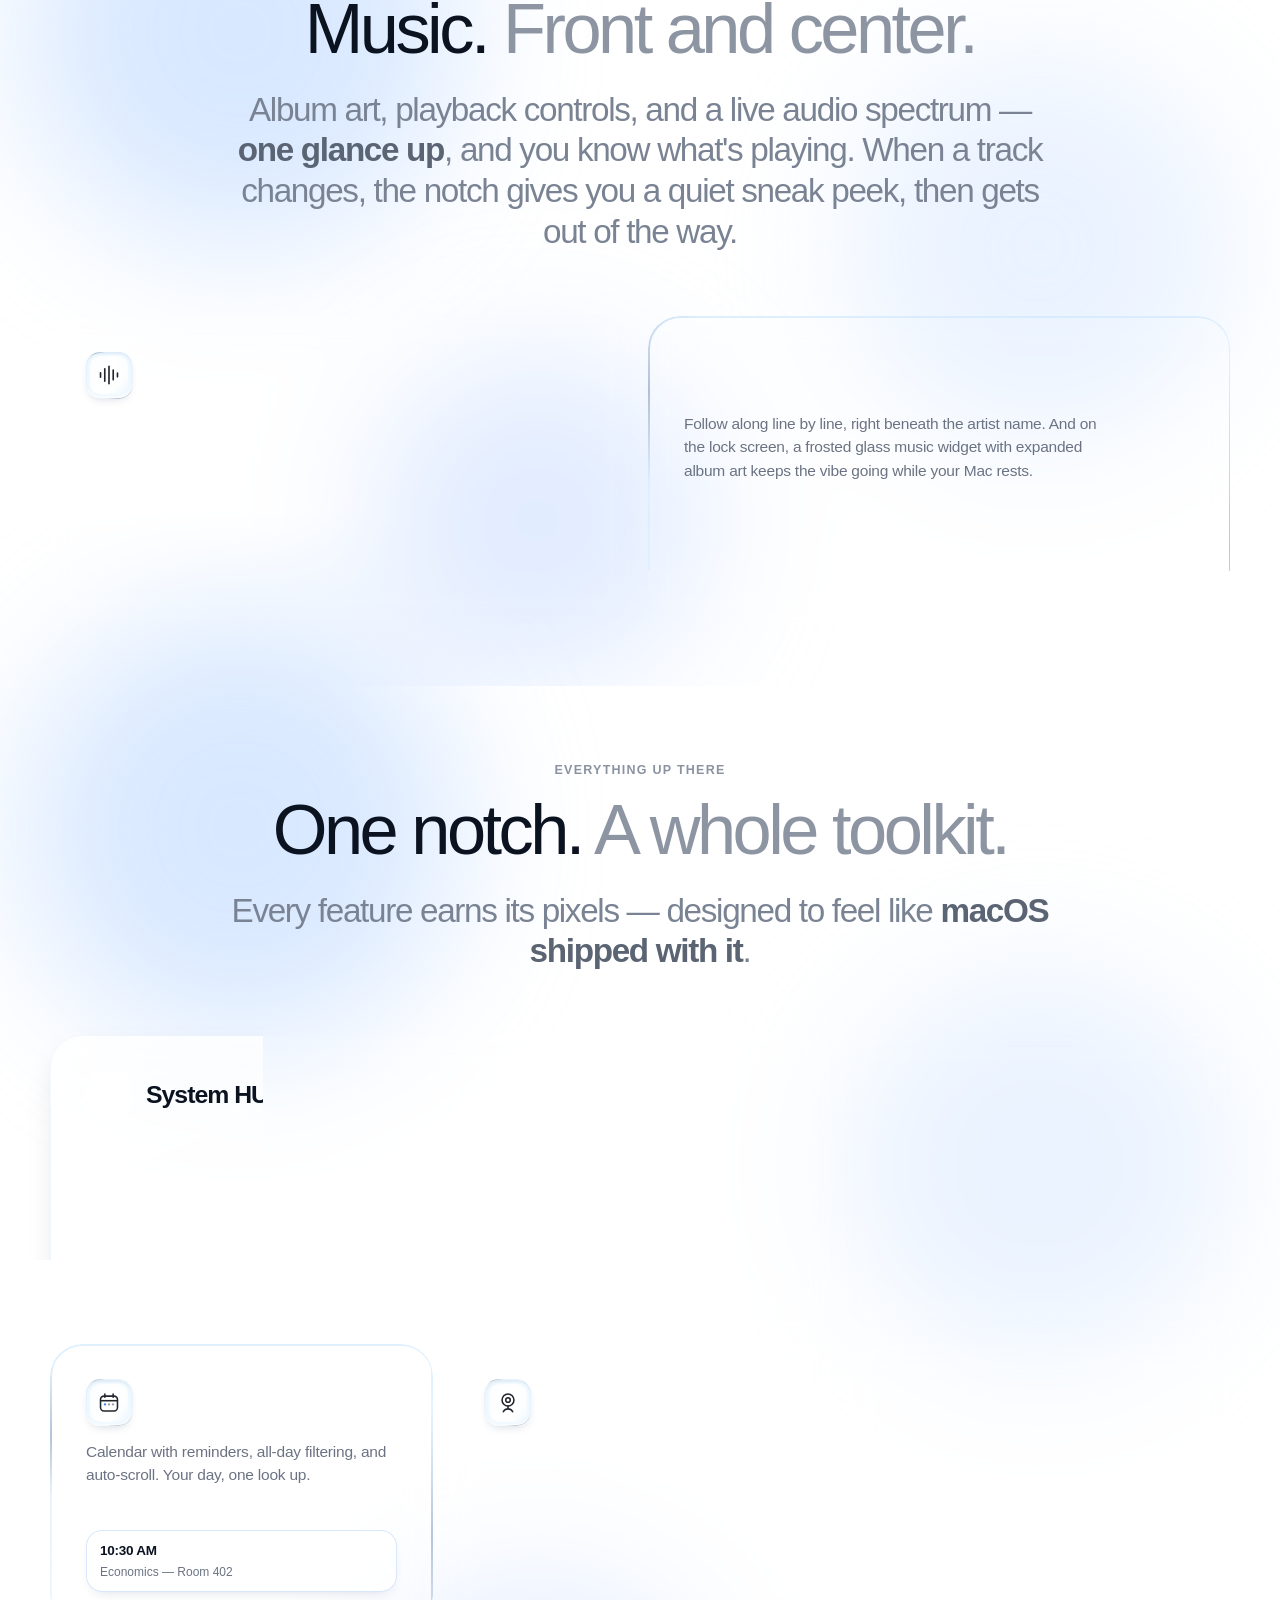
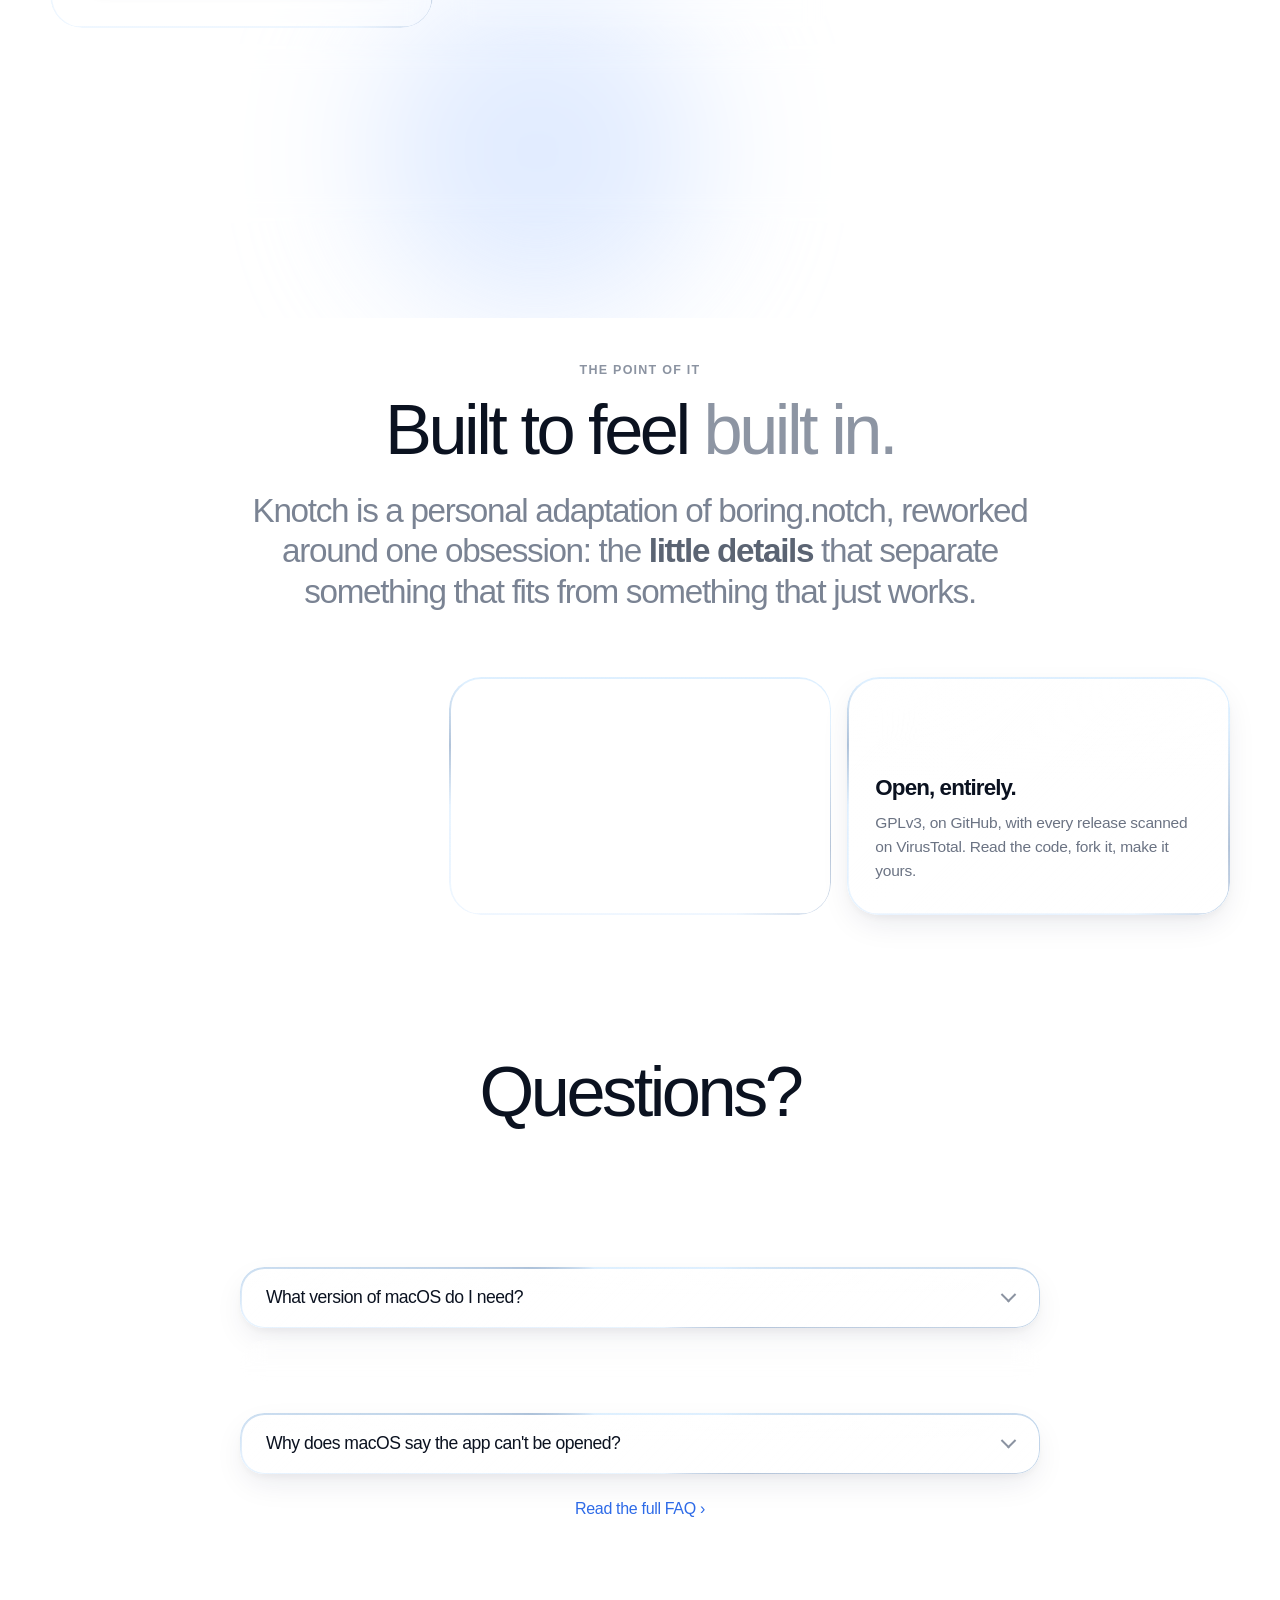
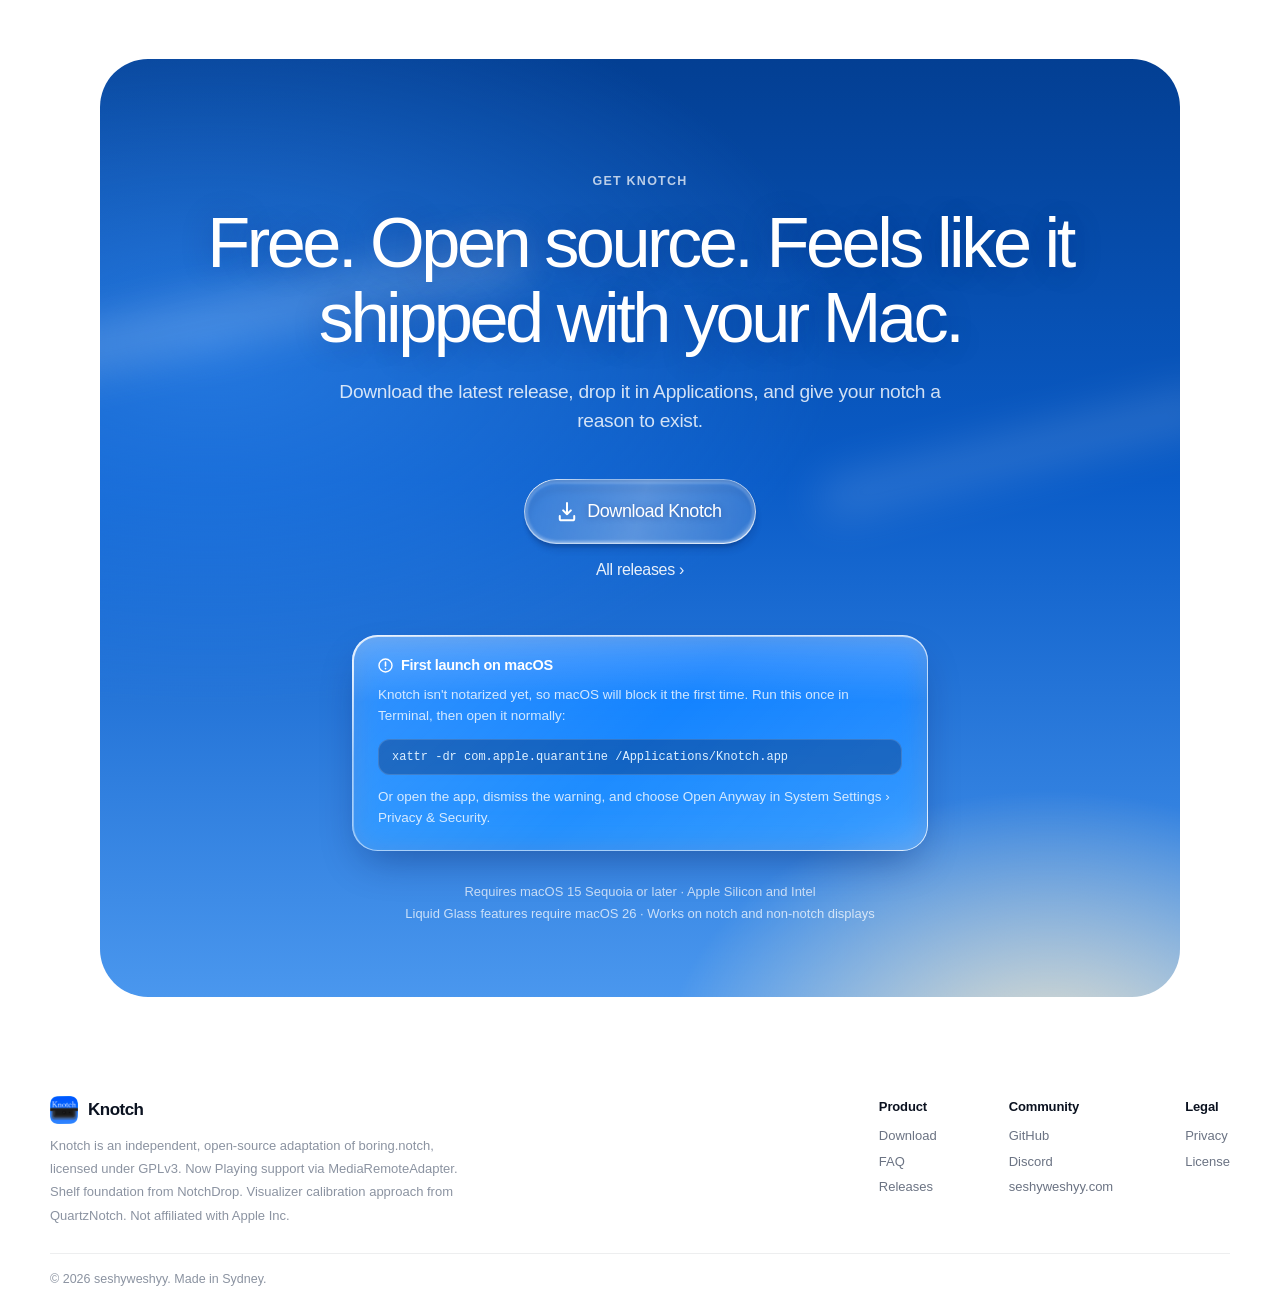
==== commit fdf81a79: "Add Apple icon to the nav Download button" ====
--- a/index.html
+++ b/index.html
@@ -68,7 +68,7 @@
           <svg class="i-moon" viewBox="0 0 24 24" fill="none" aria-hidden="true"><path d="M20.5 14.2A8.5 8.5 0 0 1 9.8 3.5a8.5 8.5 0 1 0 10.7 10.7Z" stroke="currentColor" stroke-width="1.8" stroke-linejoin="round"/></svg>
           <svg class="i-sun" viewBox="0 0 24 24" fill="none" aria-hidden="true"><circle cx="12" cy="12" r="4.2" stroke="currentColor" stroke-width="1.8"/><path d="M12 2.5v2.2M12 19.3v2.2M2.5 12h2.2M19.3 12h2.2M5.3 5.3l1.6 1.6M17.1 17.1l1.6 1.6M18.7 5.3l-1.6 1.6M6.9 17.1l-1.6 1.6" stroke="currentColor" stroke-width="1.8" stroke-linecap="round"/></svg>
         </span></button><span class="gbtn-shadow" aria-hidden="true"></span></span>
-        <a class="nav-cta" href="#download">Download</a>
+        <a class="nav-cta" href="#download"><svg class="nav-cta-icon" viewBox="0 0 24 24" width="15" height="15" fill="currentColor" aria-hidden="true"><path d="M12.152 6.896c-.948 0-2.415-1.078-3.96-1.04-2.04.027-3.91 1.183-4.961 3.014-2.117 3.675-.546 9.103 1.519 12.09 1.013 1.454 2.208 3.09 3.792 3.039 1.52-.065 2.09-.987 3.935-.987 1.831 0 2.35.987 3.96.948 1.637-.026 2.676-1.48 3.676-2.948 1.156-1.688 1.636-3.325 1.662-3.415-.039-.013-3.182-1.221-3.22-4.857-.026-3.04 2.48-4.494 2.597-4.559-1.429-2.09-3.623-2.324-4.39-2.376-2-.156-3.675 1.09-4.61 1.09zM15.53 3.83c.843-1.012 1.4-2.427 1.245-3.83-1.207.052-2.662.805-3.532 1.818-.78.896-1.454 2.338-1.273 3.714 1.338.104 2.715-.688 3.559-1.701"/></svg>Download</a>
       </div>
       <button class="nav-burger" id="navBurger" aria-label="Open menu" aria-expanded="false" aria-controls="mobileMenu">
         <span></span><span></span>
--- a/styles.css
+++ b/styles.css
@@ -229,6 +229,7 @@
   transition: transform 0.35s var(--ease-out);
 }
 .nav-cta:hover { transform: scale(0.96); }
+.nav-cta-icon { display: block; flex-shrink: 0; margin-top: -1px; }
 
 .nav-burger {
   display: none;
